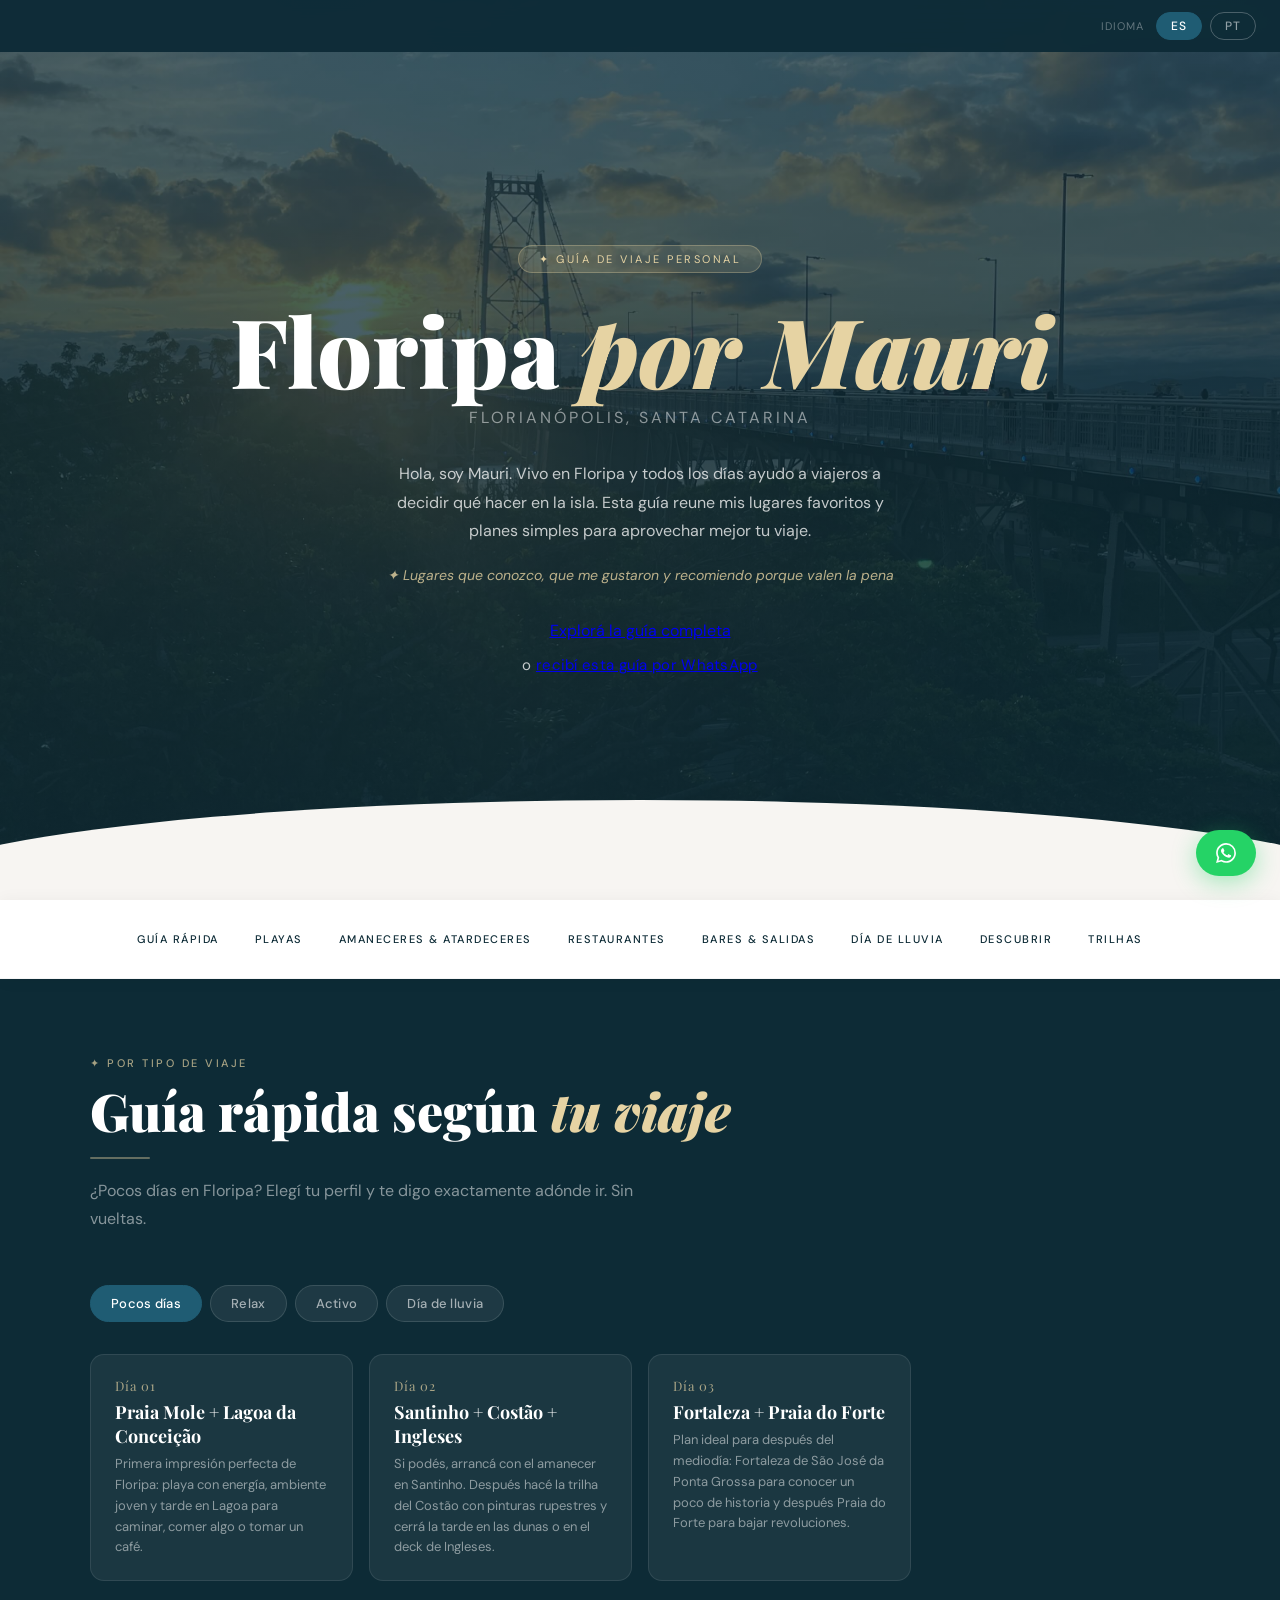
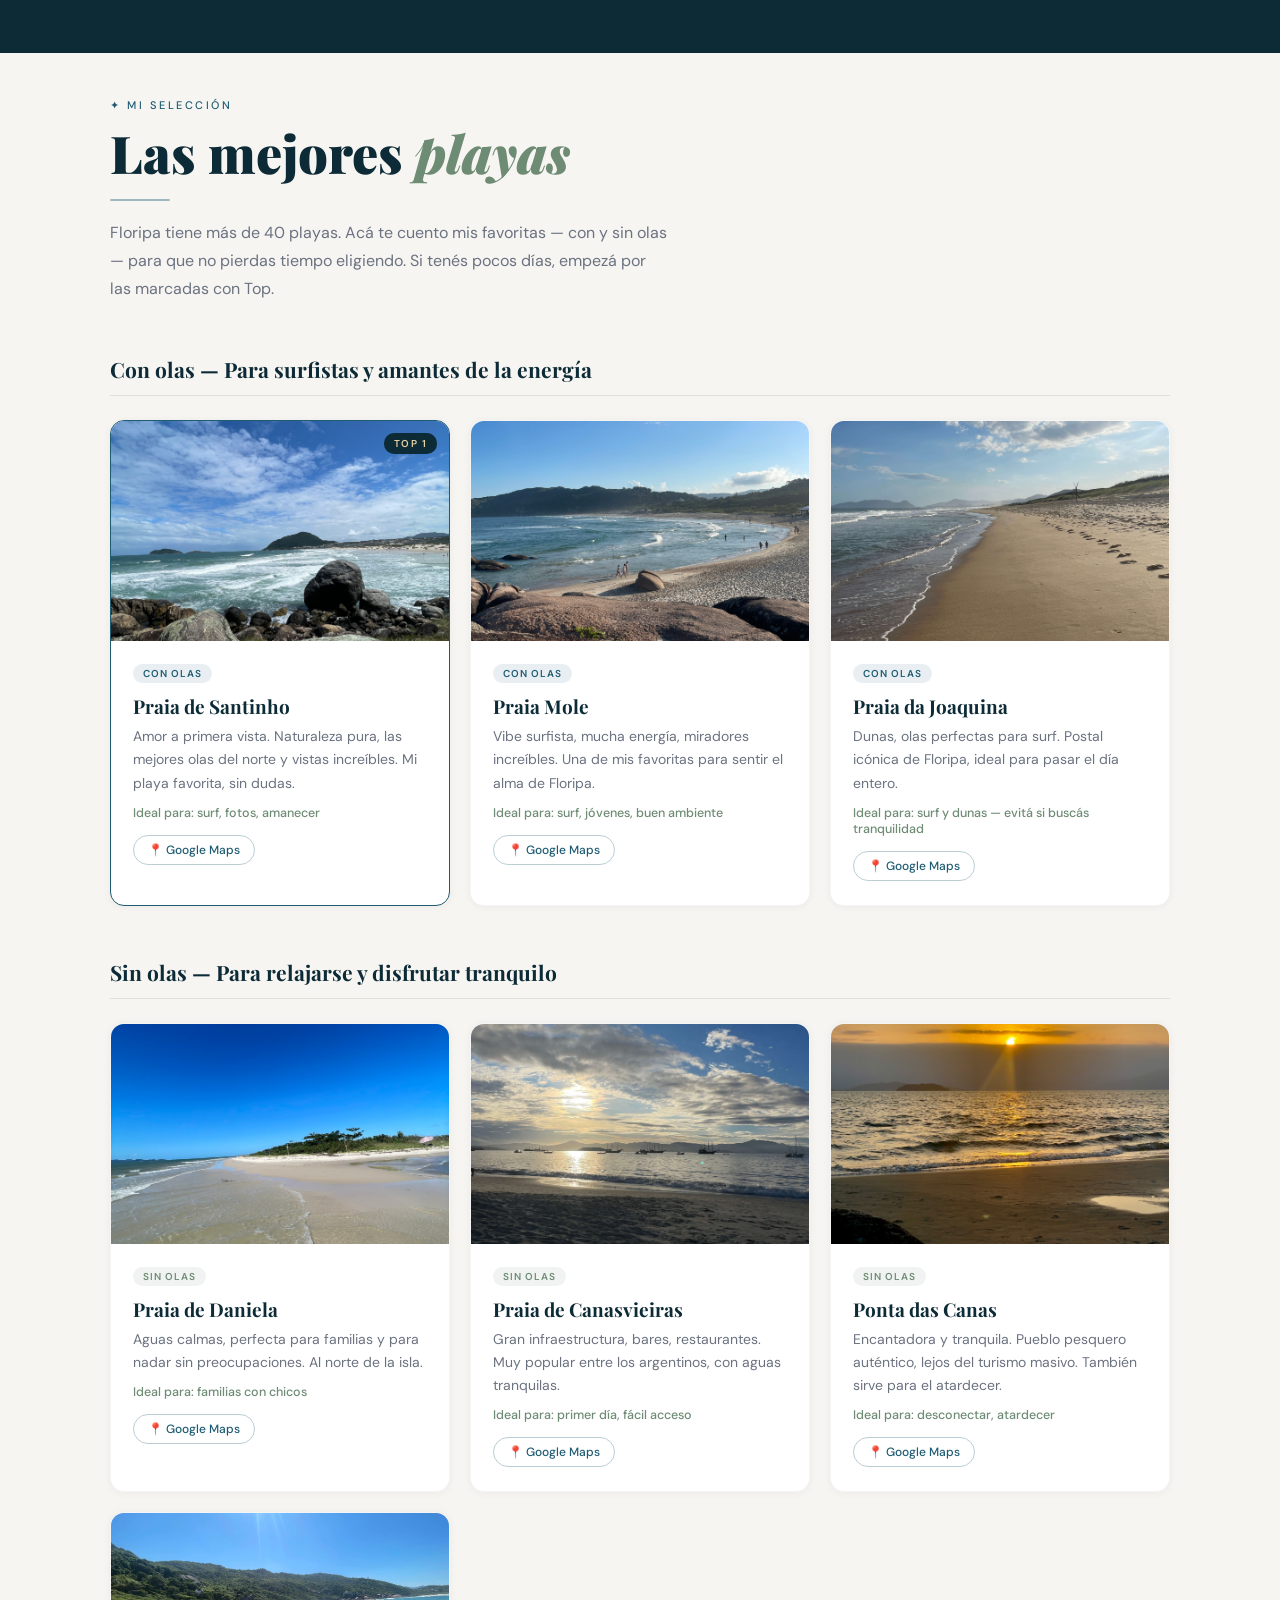
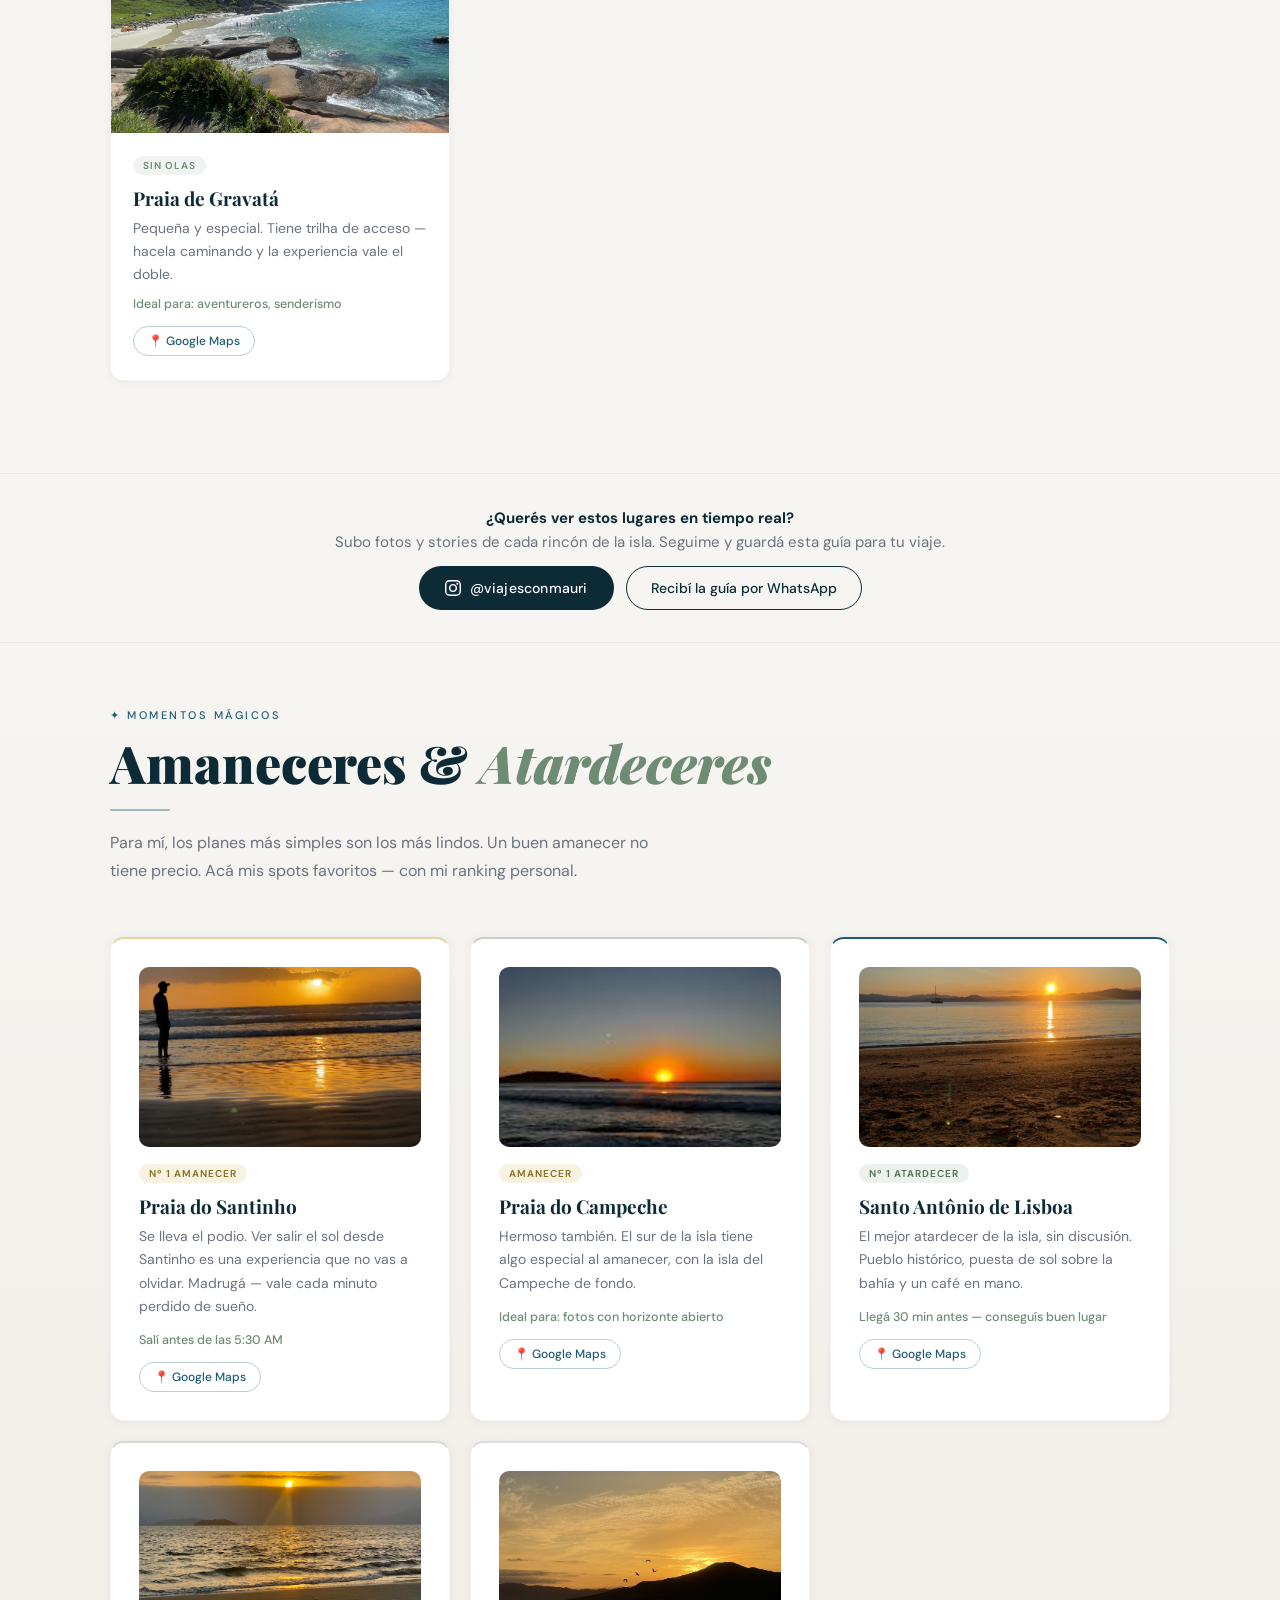
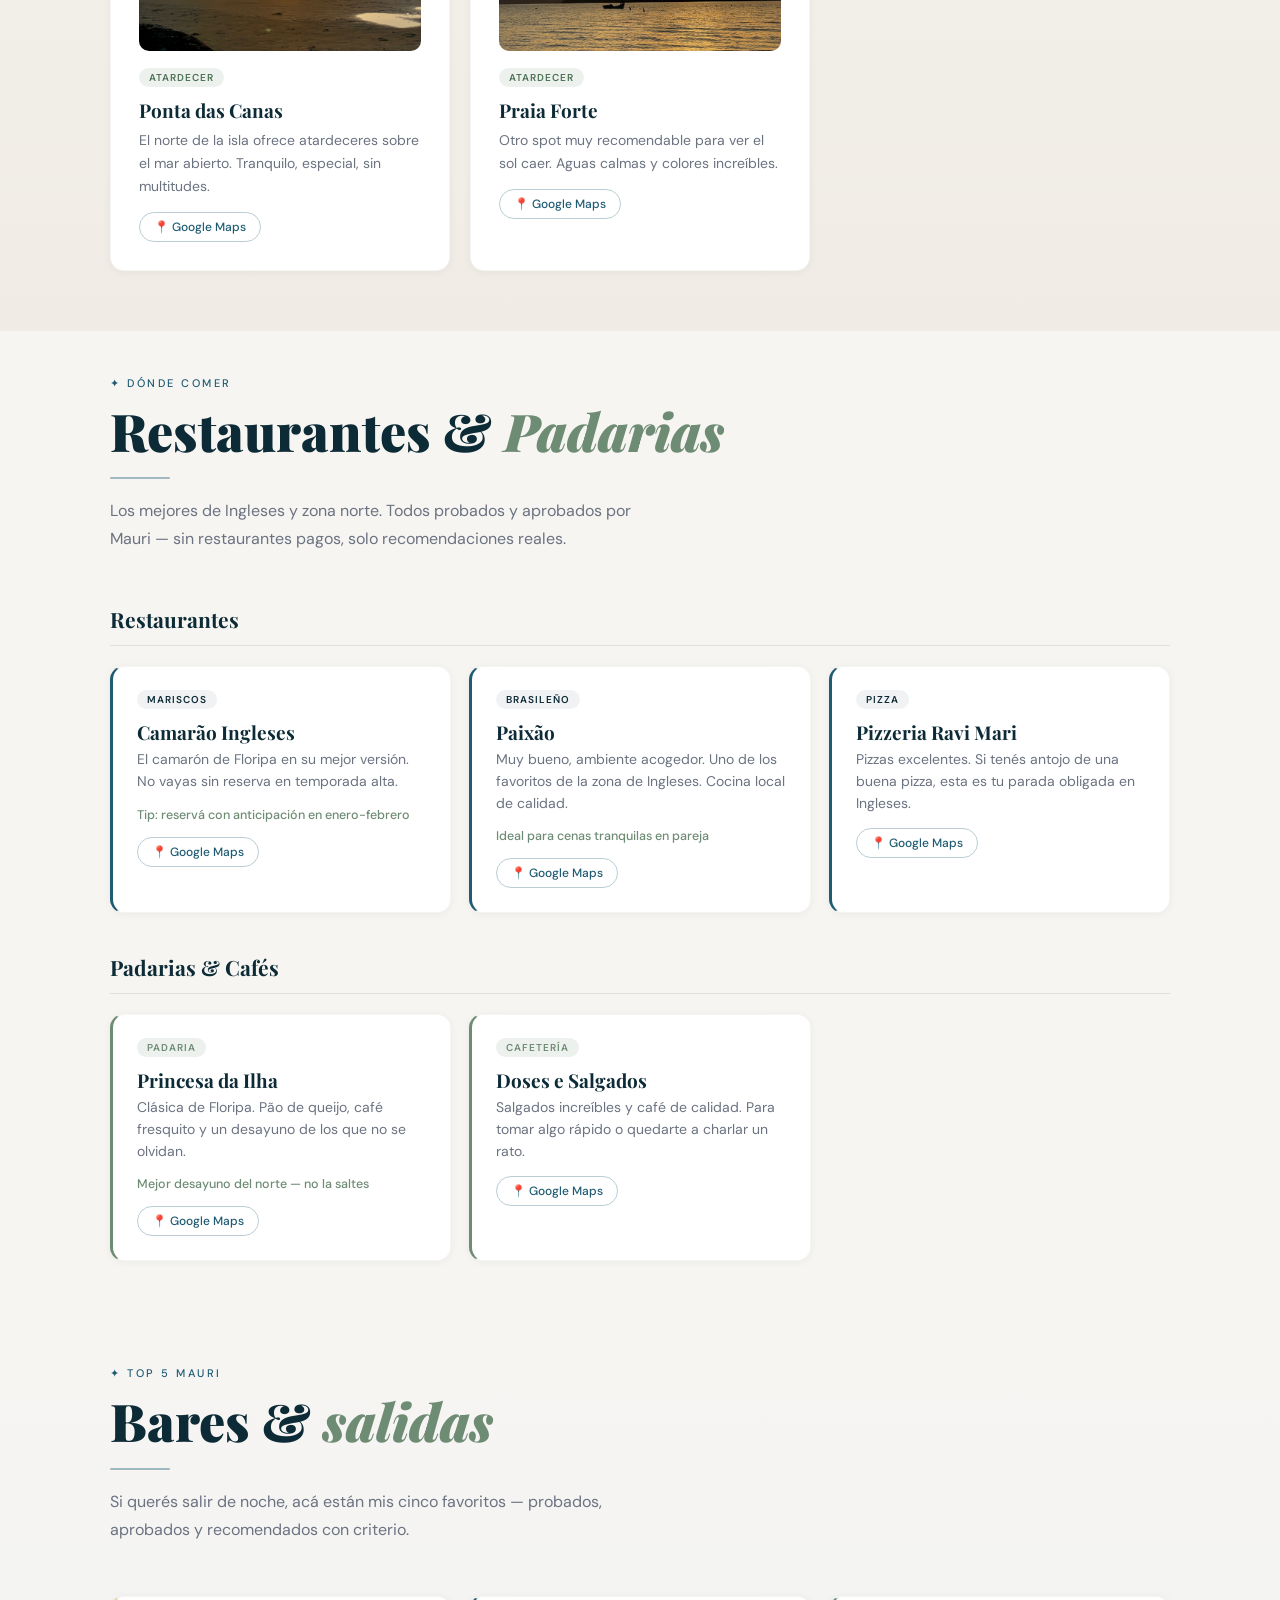
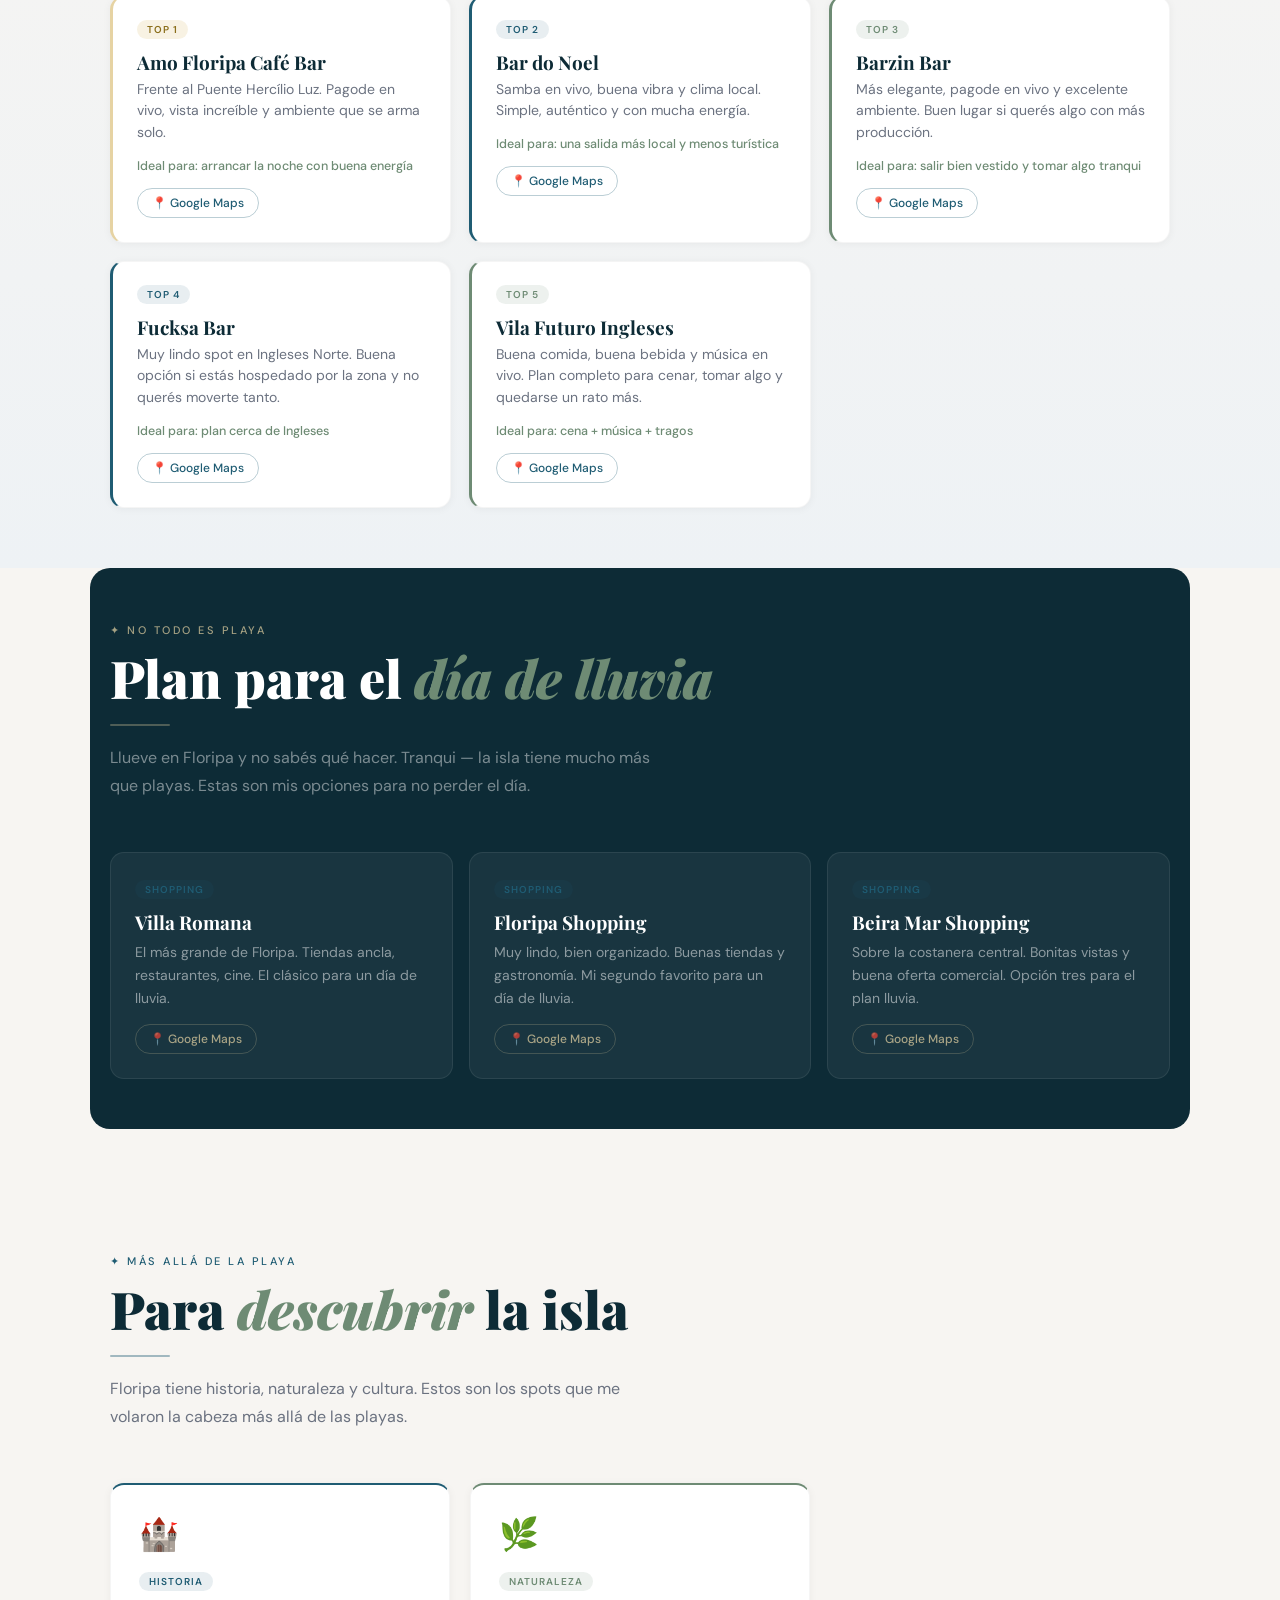
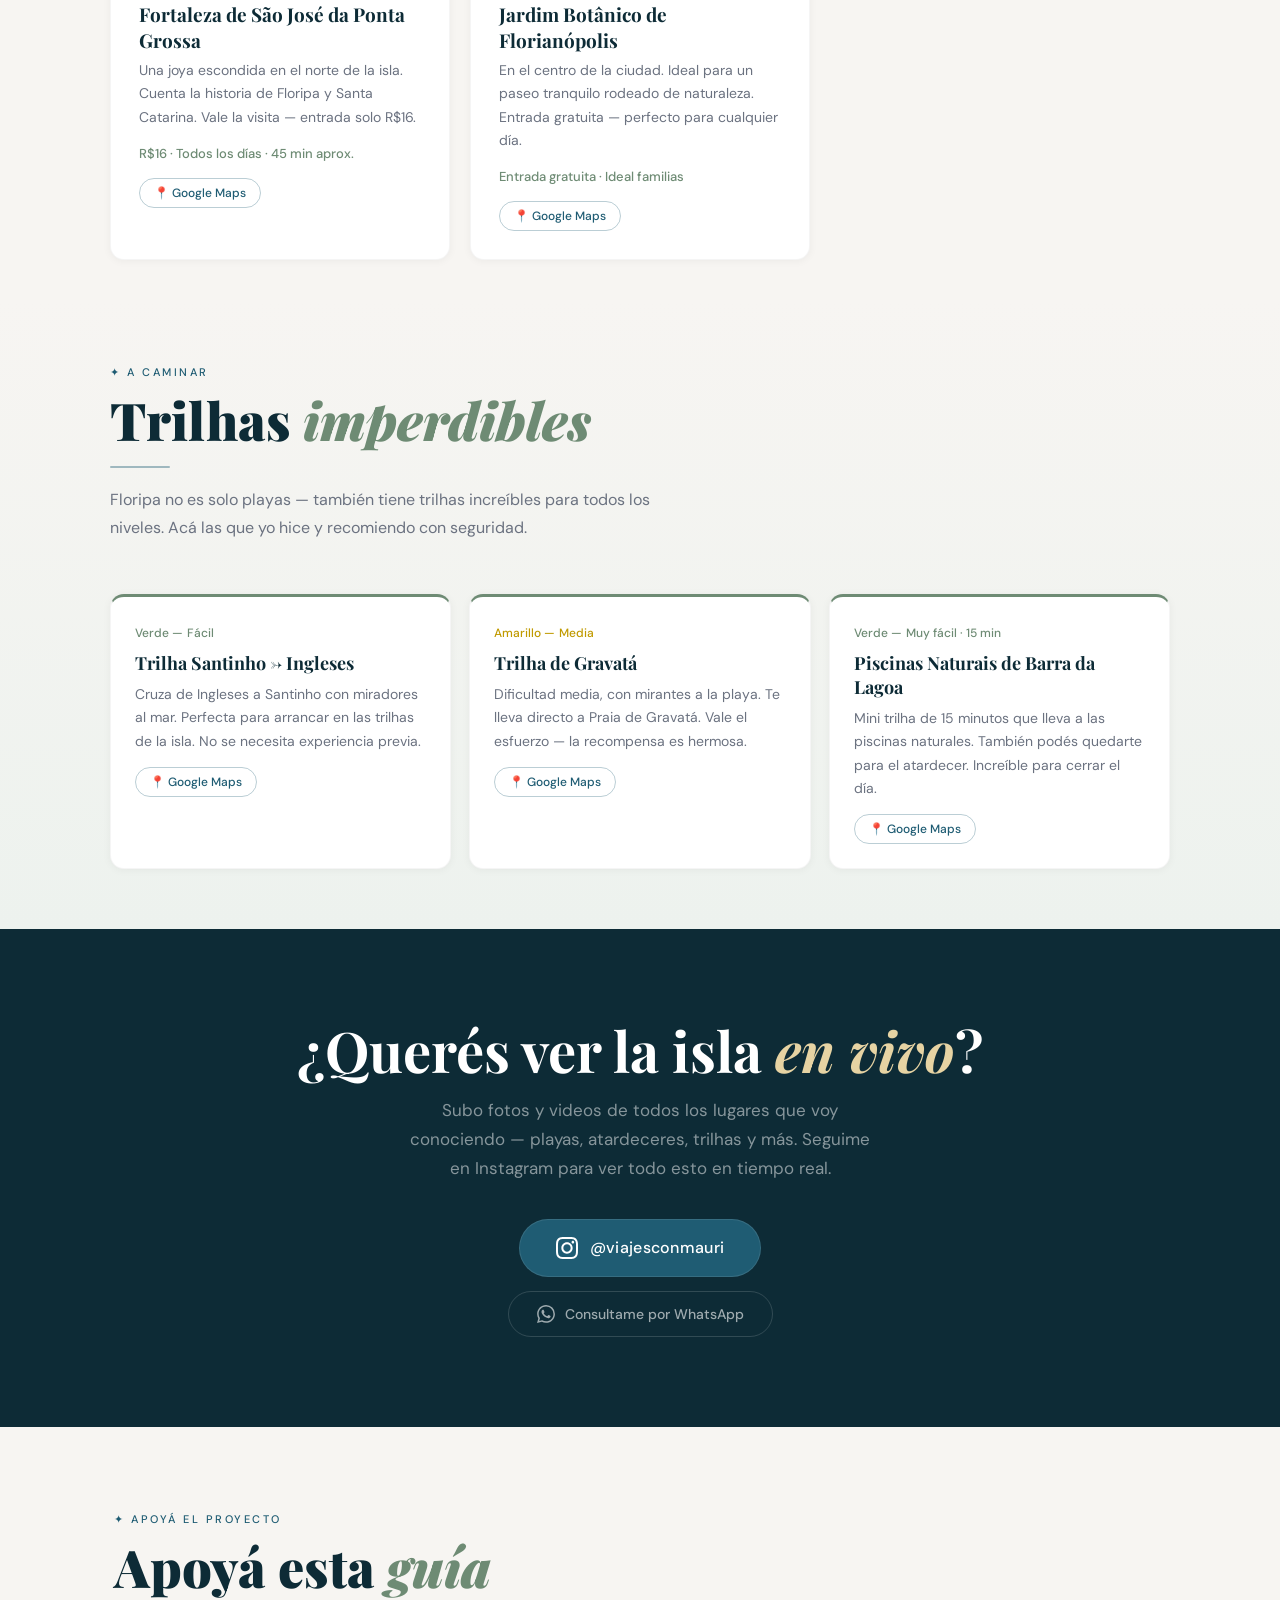
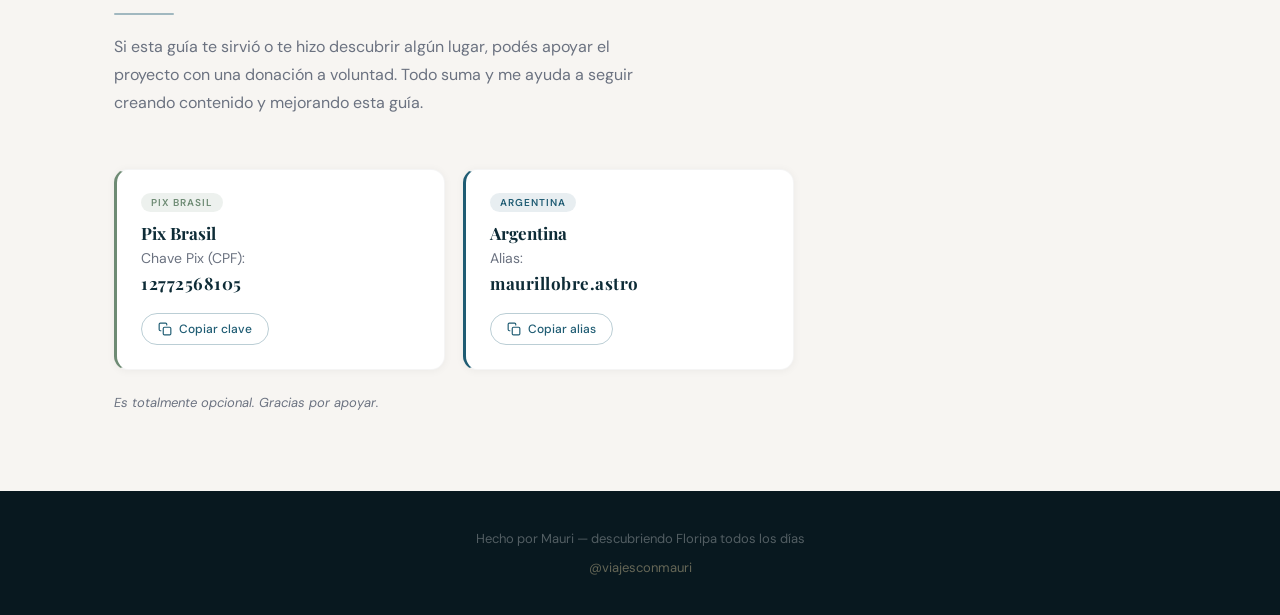
==== index.html @ 277ec802 "Add files via upload" ====
<!DOCTYPE html>
<html lang="es">
<head>
<meta charset="UTF-8">
<meta name="viewport" content="width=device-width, initial-scale=1.0">
<title>Floripa por Mauri</title>
<link href="https://fonts.googleapis.com/css2?family=Playfair+Display:ital,wght@0,400;0,700;0,900;1,400&family=DM+Sans:wght@300;400;500&display=swap" rel="stylesheet">
<style>
  :root {
    --deep-blue: #0D2B36;
    --mid-blue: #1F5C73;
    --soft-green: #6E8B74;
    --sand: #E6D3A3;
    --bg-light: #F7F5F2;
    --text-main: #1E1E1E;
    --text-muted: #6B7280;
    --white: #ffffff;
    --accent-sand: #E6D3A3;
  }

  * { margin: 0; padding: 0; box-sizing: border-box; }
  html { scroll-behavior: smooth; }

  body {
    font-family: 'DM Sans', sans-serif;
    background: var(--bg-light);
    color: var(--text-main);
    overflow-x: hidden;
  }

  /* LANGUAGE SWITCHER */
  .lang-bar {
    position: fixed;
    top: 0; left: 0; right: 0;
    z-index: 100;
    display: flex;
    justify-content: flex-end;
    align-items: center;
    gap: 8px;
    padding: 12px 24px;
    background: rgba(13, 43, 54, 0.95);
    backdrop-filter: blur(10px);
  }

  .lang-btn {
    background: transparent;
    border: 1.5px solid rgba(255,255,255,0.25);
    color: rgba(255,255,255,0.55);
    padding: 5px 14px;
    border-radius: 20px;
    font-family: 'DM Sans', sans-serif;
    font-size: 12px;
    font-weight: 500;
    letter-spacing: 1px;
    cursor: pointer;
    transition: all 0.3s;
    text-transform: uppercase;
  }

  .lang-btn.active {
    background: var(--mid-blue);
    border-color: var(--mid-blue);
    color: white;
  }

  .lang-btn:hover:not(.active) {
    border-color: rgba(255,255,255,0.6);
    color: white;
  }

  /* HERO */
  .hero {
    min-height: 100vh;
    background:
  linear-gradient(rgba(13,43,54,0.70), rgba(13,43,54,0.85)),
  url('images/hero2.JPEG') center/cover no-repeat,
  linear-gradient(160deg, var(--deep-blue) 0%, var(--mid-blue) 60%, #1d6b7a 100%);;
    display: flex;
    flex-direction: column;
    justify-content: center;
    align-items: center;
    text-align: center;
    padding: 100px 24px 80px;
    position: relative;
    overflow: hidden;
  }

  .hero::before {
    content: '';
    position: absolute;
    bottom: 0; left: 0; right: 0;
    height: 100px;
    background: var(--bg-light);
    clip-path: ellipse(60% 100% at 50% 100%);
  }

  .hero-tag {
    display: inline-block;
    background: rgba(230,211,163,0.15);
    border: 1px solid rgba(230,211,163,0.3);
    color: var(--sand);
    padding: 6px 20px;
    border-radius: 20px;
    font-size: 11px;
    letter-spacing: 2.5px;
    text-transform: uppercase;
    margin-bottom: 28px;
    animation: fadeUp 0.8s ease forwards;
    opacity: 0;
  }

  .hero h1 {
    font-family: 'Playfair Display', serif;
    font-size: clamp(52px, 10vw, 96px);
    font-weight: 900;
    color: white;
    line-height: 1;
    margin-bottom: 10px;
    animation: fadeUp 0.8s ease 0.2s forwards;
    opacity: 0;
  }

  .hero h1 span {
    color: var(--sand);
    font-style: italic;
  }

  .hero-sub {
    font-size: clamp(13px, 2.5vw, 16px);
    color: rgba(255,255,255,0.5);
    letter-spacing: 3px;
    text-transform: uppercase;
    margin-bottom: 32px;
    animation: fadeUp 0.8s ease 0.35s forwards;
    opacity: 0;
  }

  .hero-desc {
    max-width: 500px;
    color: rgba(255,255,255,0.75);
    font-size: 16px;
    line-height: 1.8;
    margin-bottom: 20px;
    animation: fadeUp 0.8s ease 0.5s forwards;
    opacity: 0;
  }

  /* HERO MICRO-CONVERSION */
  .hero-micro {
    font-size: 14px;
    color: rgba(230,211,163,0.8);
    margin-bottom: 36px;
    font-style: italic;
    animation: fadeUp 0.8s ease 0.58s forwards;
    opacity: 0;
  }

  /* HERO CTA GROUP */
  .hero-ctas {
    display: flex;
    flex-direction: column;
    align-items: center;
    gap: 14px;
    animation: fadeUp 0.8s ease 0.65s forwards;
    opacity: 0;
  }

  .ig-btn {
    display: inline-flex;
    align-items: center;
    gap: 10px;
    background: var(--mid-blue);
    color: white;
    padding: 15px 30px;
    border-radius: 50px;
    text-decoration: none;
    font-weight: 500;
    font-size: 17px;
    letter-spacing: 0.3px;
    transition: transform 0.3s, box-shadow 0.3s, background 0.3s;
    border: 1.5px solid rgba(255,255,255,0.15);
  }

  .ig-btn:hover {
    transform: translateY(-2px);
    background: #e6d3a3;
    box-shadow: 0 12px 30px rgba(31,92,115,0.5);
  }

  .hero-cta-secondary {
    font-size: 15px;
    color: rgba(255,255,255,0.75);
    letter-spacing: 0.3px;
  }

  ..hero-cta-secondary a {
  color: #e6d3a3;;
  text-decoration: none;
  border-bottom: 1px solid rgba(230,211,163,0.45);
  transition: color 0.2s;
}
  }

  .hero-cta-secondary a:hover { color: #e6d3a3;; }

  @keyframes fadeUp {
    from { opacity: 0; transform: translateY(24px); }
    to { opacity: 1; transform: translateY(0); }
  }

  /* NAV */
  nav {
    display: flex;
    flex-wrap: wrap;
    gap: 6px;
    justify-content: center;
    padding: 24px 24px;
    background: white;
    position: sticky;
    top: 44px;
    z-index: 90;
    box-shadow: 0 1px 16px rgba(0,0,0,0.05);
    border-bottom: 1px solid rgba(0,0,0,0.04);
  }

  nav a {
    text-decoration: none;
    color: var(--deep-blue);;;
    font-size: 11px;
    font-weight: 500;
    letter-spacing: 1.5px;
    text-transform: uppercase;
    padding: 7px 14px;
    border-radius: 20px;
    border: 1.5px solid transparent;
    transition: all 0.25s;
  }

  nav a:hover {
    border-color: var(--mid-blue);
    color: var(--mid-blue);
    background: rgba(31,92,115,0.04);
  }

  /* SECTIONS */
  section {
    padding: 40px 20px;
    max-width: 1100px;
    margin: 0 auto;
  }

  .section-header {
    margin-bottom: 52px;
  }

  .section-tag {
    display: inline-block;
    color: var(--mid-blue);
    font-size: 11px;
    letter-spacing: 2.5px;
    text-transform: uppercase;
    font-weight: 500;
    margin-bottom: 12px;
  }

  .section-header h2 {
    font-family: 'Playfair Display', serif;
    font-size: clamp(32px, 5vw, 52px);
    font-weight: 900;
    color: var(--deep-blue);
    line-height: 1.1;
  }

  .section-header h2 em {
    color: var(--soft-green);
    font-style: italic;
  }

  .section-intro {
    color: var(--text-muted);
    font-size: 16px;
    line-height: 1.75;
    max-width: 560px;
    margin-top: 14px;
  }

  /* DIVIDER */
  .divider {
    width: 60px;
    height: 2px;
    background: var(--mid-blue);
    margin: 18px 0;
    border-radius: 2px;
    opacity: 0.4;
  }

  /* ---- QUICK GUIDE SECTION (NEW) ---- */
  .quick-guide {
    background: var(--deep-blue);
    padding: 72px 24px;
  }

  .quick-guide-inner {
    max-width: 1100px;
    margin: 0 auto;
  }

  .quick-guide .section-tag { color: var(--sand); opacity: 0.7; }
  .quick-guide h2 { color: white; }
  .quick-guide h2 em { color: var(--sand); }
  .quick-guide .section-intro { color: rgba(255,255,255,0.5); }
  .quick-guide .divider { background: var(--sand); }

  .trip-tabs {
    display: flex;
    gap: 8px;
    flex-wrap: wrap;
    margin-bottom: 32px;
    margin-top: 32px;
  }

  .trip-tab {
    background: rgba(255,255,255,0.07);
    border: 1.5px solid rgba(255,255,255,0.12);
    color: rgba(255,255,255,0.6);
    padding: 9px 20px;
    border-radius: 24px;
    font-size: 13px;
    font-weight: 500;
    letter-spacing: 0.3px;
    cursor: pointer;
    transition: all 0.25s;
    font-family: 'DM Sans', sans-serif;
  }

  .trip-tab.active,
  .trip-tab:hover {
    background: var(--mid-blue);
    border-color: var(--mid-blue);
    color: white;
  }

  .trip-panels > div {
    display: none;
  }

  .trip-panels > div.active {
    display: grid;
    grid-template-columns: repeat(auto-fill, minmax(260px, 1fr));
    gap: 16px;
  }

  .trip-item {
    background: rgba(255,255,255,0.06);
    border: 1px solid rgba(255,255,255,0.09);
    border-radius: 14px;
    padding: 22px 24px;
    transition: background 0.25s;
  }

  .trip-item:hover { background: rgba(255,255,255,0.1); }

  .trip-item-num {
    font-family: 'Playfair Display', serif;
    font-size: 13px;
    color: var(--sand);
    opacity: 0.7;
    margin-bottom: 6px;
    letter-spacing: 1px;
  }

  .trip-item h4 {
    font-family: 'Playfair Display', serif;
    font-size: 18px;
    color: white;
    margin-bottom: 6px;
  }

  .trip-item p {
    color: rgba(255,255,255,0.5);
    font-size: 13px;
    line-height: 1.6;
  }

  /* ---- MID-PAGE CTA STRIP ---- */
  .mid-cta-strip {
    background: var(--bg-light);
    border-top: 1px solid rgba(0,0,0,0.05);
    border-bottom: 1px solid rgba(0,0,0,0.05);
    padding: 32px 24px;
    text-align: center;
  }

  .mid-cta-strip-inner {
    max-width: 640px;
    margin: 0 auto;
    display: flex;
    flex-direction: column;
    align-items: center;
    gap: 12px;
  }

  .mid-cta-strip p {
    font-size: 15px;
    color: var(--text-muted);
    line-height: 1.6;
  }

  .mid-cta-strip strong { color: var(--deep-blue); }

  .cta-btn-solid {
    display: inline-flex;
    align-items: center;
    gap: 9px;
    background: var(--deep-blue);
    color: white;
    padding: 13px 26px;
    border-radius: 50px;
    text-decoration: none;
    font-size: 14px;
    font-weight: 500;
    letter-spacing: 0.2px;
    transition: transform 0.25s, box-shadow 0.25s, background 0.25s;
  }

  .cta-btn-solid:hover {
    background: var(--mid-blue);
    transform: translateY(-2px);
    box-shadow: 0 10px 28px rgba(31,92,115,0.3);
  }

  .cta-btn-outline {
    display: inline-flex;
    align-items: center;
    gap: 9px;
    background: transparent;
    color: var(--deep-blue);
    padding: 12px 24px;
    border-radius: 50px;
    text-decoration: none;
    font-size: 14px;
    font-weight: 500;
    border: 1.5px solid var(--deep-blue);
    transition: all 0.25s;
  }

  .cta-btn-outline:hover {
    background: var(--deep-blue);
    color: white;
  }

  /* BEACH CARDS */
  .beach-group {
    margin-bottom: 52px;
  }

  .beach-group-title {
    font-family: 'Playfair Display', serif;
    font-size: 21px;
    font-weight: 700;
    color: var(--deep-blue);
    margin-bottom: 24px;
    padding-bottom: 12px;
    border-bottom: 1px solid rgba(13,43,54,0.1);
    display: flex;
    align-items: center;
    gap: 10px;
  }

  .cards-grid {
    display: grid;
    grid-template-columns: repeat(auto-fill, minmax(280px, 1fr));
    gap: 20px;
  }

  .card {
    background: white;
    border-radius: 14px;
    overflow: hidden;
    transition: transform 0.3s, box-shadow 0.3s;
    box-shadow: 0 1px 8px rgba(0,0,0,0.05);
    border: 1px solid rgba(0,0,0,0.04);
  }

  .card:hover {
    transform: translateY(-4px);
    box-shadow: 0 16px 36px rgba(13,43,54,0.12);
  }

  /* TOP PICK highlight */
  .card.top-pick {
    border: 1.5px solid var(--mid-blue);
    position: relative;
  }

  .top-badge {
    position: absolute;
    top: 12px;
    right: 12px;
    background: var(--deep-blue);
    color: var(--sand);
    font-size: 10px;
    font-weight: 600;
    letter-spacing: 1.5px;
    text-transform: uppercase;
    padding: 4px 10px;
    border-radius: 10px;
    z-index: 2;
  }

  .card-img {
    width: 100%;
    height: 220px;
    background: linear-gradient(135deg, #d6e8ed, #b0cfd9);
    display: flex;
    align-items: center;
    justify-content: center;
    font-size: 48px;
    position: relative;
    overflow: hidden;
  }

  .card-img .photo-placeholder {
    position: absolute;
    inset: 0;
    display: flex;
    flex-direction: column;
    align-items: center;
    justify-content: center;
    background: linear-gradient(135deg, #dce8ec, #c0d8e2);
    color: var(--mid-blue);
    font-size: 13px;
    font-weight: 500;
    gap: 8px;
    opacity: 0.65;
  }

  .card-body {
    padding: 20px 22px 24px;
  }

  .card-body h3 {
    font-family: 'Playfair Display', serif;
    font-size: 19px;
    font-weight: 700;
    color: var(--deep-blue);
    margin-bottom: 6px;
  }

  .card-body p {
    color: var(--text-muted);
    font-size: 14px;
    line-height: 1.65;
    margin-bottom: 10px;
  }

  .card-tip {
    font-size: 12.5px;
    color: var(--soft-green);
    font-weight: 500;
    margin-bottom: 14px;
    display: block;
  }

  .map-link {
    display: inline-flex;
    align-items: center;
    gap: 6px;
    color: var(--mid-blue);
    font-size: 12px;
    font-weight: 500;
    text-decoration: none;
    border: 1.5px solid rgba(31,92,115,0.3);
    padding: 6px 14px;
    border-radius: 20px;
    transition: all 0.25s;
  }

  .map-link:hover {
    background: var(--mid-blue);
    color: white;
    border-color: var(--mid-blue);
  }

  .badge {
    display: inline-block;
    font-size: 10px;
    letter-spacing: 1px;
    text-transform: uppercase;
    font-weight: 600;
    padding: 3px 10px;
    border-radius: 10px;
    margin-bottom: 10px;
  }

  .badge-wave { background: rgba(31,92,115,0.1); color: var(--mid-blue); }
  .badge-calm { background: rgba(110,139,116,0.1); color: var(--soft-green); }
  .badge-sunrise { background: rgba(230,211,163,0.3); color: #8a6e1a; }
  .badge-sunset { background: rgba(110,139,116,0.12); color: #4e7155; }
  .badge-trail { background: rgba(110,139,116,0.12); color: var(--soft-green); }
  .badge-rain { background: rgba(31,92,115,0.1); color: var(--mid-blue); }
  .badge-food { background: rgba(13,43,54,0.06); color: var(--deep-blue); }

  /* SUNSETS SECTION */
  .sun-grid {
    display: grid;
    grid-template-columns: repeat(auto-fill, minmax(300px, 1fr));
    gap: 20px;
  }

  .sun-card {
    background: white;
    border-radius: 14px;
    padding: 28px;
    box-shadow: 0 1px 8px rgba(0,0,0,0.05);
    border: 1px solid rgba(0,0,0,0.04);
    transition: transform 0.3s, box-shadow 0.3s;
  }

  .sun-card:hover {
    transform: translateY(-4px);
    box-shadow: 0 14px 32px rgba(13,43,54,0.1);
  }

  .sun-icon {
    font-size: 32px;
    margin-bottom: 14px;
  }
.sun-img {
  width: 100%;
  height: 180px;
  overflow: hidden;
  border-radius: 10px;
  margin-bottom: 14px;
}

.sun-img img {
  width: 100%;
  height: 100%;
  object-fit: cover;
  object-position: center;
  display: block;
}
.resto-img img,
.sun-img img {
  transition: transform 0.3s ease;
}

.resto-card:hover img,
.sun-card:hover img {
  transform: scale(1.05);
}
  .sun-card h3 {
    font-family: 'Playfair Display', serif;
    font-size: 19px;
    margin-bottom: 6px;
    color: var(--deep-blue);
  }

  .sun-card p {
    color: var(--text-muted);
    font-size: 14px;
    line-height: 1.65;
    margin-bottom: 14px;
  }

  .sun-tip {
    font-size: 12.5px;
    color: var(--soft-green);
    font-weight: 500;
    margin-bottom: 14px;
    display: block;
  }

  /* RESTAURANT */
  .resto-list {
    display: grid;
    grid-template-columns: repeat(auto-fill, minmax(300px, 1fr));
    gap: 18px;
  }

  .resto-card {
    background: white;
    border-radius: 14px;
    padding: 20px 24px 24px;
    box-shadow: 0 1px 8px rgba(0,0,0,0.05);
    border: 1px solid rgba(0,0,0,0.04);
    transition: transform 0.3s;
    border-left: 3px solid var(--mid-blue);
  }

  .resto-card:hover { transform: translateY(-3px); }

  .resto-card h3 {
    font-family: 'Playfair Display', serif;
    font-size: 19px;
    color: var(--deep-blue);
    margin-bottom: 4px;
  }

  .resto-card p {
    color: var(--text-muted);
    font-size: 14px;
    line-height: 1.55;
    margin-bottom: 14px;
  }
.resto-img {
  width: 100%;
  height: 150px;
  overflow: hidden;
  border-radius: 10px;
  margin-bottom: 14px;
}

.resto-img img {
  width: 100%;
  height: 100%;
  object-fit: cover;
  object-position: center;
  display: block;
}
  .resto-tip {
    font-size: 12.5px;
    color: var(--soft-green);
    font-weight: 500;
    margin-bottom: 14px;
    display: block;
  }

  /* RAIN */
  .rain-section {
    background: var(--deep-blue);
    border-radius: 20px;
    padding: 50px 20px;
    margin: 0 auto;
    max-width: 1100px;
  }

  .rain-grid {
    display: grid;
    grid-template-columns: repeat(auto-fill, minmax(260px, 1fr));
    gap: 16px;
    margin-top: 40px;
  }

  .rain-card {
    background: rgba(255,255,255,0.05);
    border: 1px solid rgba(255,255,255,0.08);
    border-radius: 14px;
    padding: 24px;
    transition: background 0.3s;
  }

  .rain-card:hover { background: rgba(255,255,255,0.09); }

  .rain-card h3 {
    font-family: 'Playfair Display', serif;
    font-size: 19px;
    color: white;
    margin-bottom: 6px;
  }

  .rain-card p {
    color: rgba(255,255,255,0.5);
    font-size: 14px;
    line-height: 1.65;
    margin-bottom: 14px;
  }

  .rain-section .section-header h2 { color: white; }
  .rain-section .section-tag { color: var(--sand); opacity: 0.7; }
  .rain-section .section-intro { color: rgba(255,255,255,0.45); }
  .rain-section .divider { background: var(--sand); opacity: 0.3; }

  /* TRILHAS */
  .trail-cards {
    display: grid;
    grid-template-columns: repeat(auto-fill, minmax(300px, 1fr));
    gap: 18px;
  }

  .trail-card {
    background: white;
    border-radius: 14px;
    padding: 24px;
    box-shadow: 0 1px 8px rgba(0,0,0,0.05);
    border: 1px solid rgba(0,0,0,0.04);
    border-top: 3px solid var(--soft-green);
    transition: transform 0.3s;
  }

  .trail-card:hover { transform: translateY(-3px); }

  .trail-card h3 {
    font-family: 'Playfair Display', serif;
    font-size: 18px;
    color: var(--deep-blue);
    margin-bottom: 8px;
  }

  .trail-card p {
    color: var(--text-muted);
    font-size: 14px;
    line-height: 1.65;
    margin-bottom: 14px;
  }

  .difficulty {
    display: inline-flex;
    align-items: center;
    gap: 4px;
    font-size: 12px;
    font-weight: 500;
    color: var(--soft-green);
    margin-bottom: 10px;
  }

  /* INSTAGRAM CTA */
  .cta-section {
    background: var(--deep-blue);
    padding: 90px 24px;
    text-align: center;
  }

  .cta-section h2 {
    font-family: 'Playfair Display', serif;
    font-size: clamp(32px, 6vw, 56px);
    color: white;
    margin-bottom: 16px;
    line-height: 1.1;
  }

  .cta-section h2 em { color: var(--sand); font-style: italic; }

  .cta-section p {
    color: rgba(255,255,255,0.5);
    font-size: 17px;
    margin-bottom: 36px;
    max-width: 480px;
    margin-left: auto;
    margin-right: auto;
    line-height: 1.7;
  }

  .cta-group {
    display: flex;
    flex-direction: column;
    align-items: center;
    gap: 14px;
  }

  .cta-ig {
    display: inline-flex;
    align-items: center;
    gap: 12px;
    background: var(--mid-blue);
    color: white;
    padding: 17px 36px;
    border-radius: 50px;
    text-decoration: none;
    font-size: 16px;
    font-weight: 500;
    letter-spacing: 0.3px;
    transition: transform 0.3s, box-shadow 0.3s, background 0.3s;
    border: 1.5px solid rgba(255,255,255,0.1);
  }

  .cta-ig:hover {
    transform: scale(1.04);
    background: #265e77;
    box-shadow: 0 16px 40px rgba(31,92,115,0.5);
  }

  .cta-wa {
    display: inline-flex;
    align-items: center;
    gap: 10px;
    background: transparent;
    color: rgba(255,255,255,0.6);
    padding: 13px 28px;
    border-radius: 50px;
    text-decoration: none;
    font-size: 14px;
    font-weight: 500;
    border: 1.5px solid rgba(255,255,255,0.15);
    transition: all 0.25s;
  }

  .cta-wa:hover {
    background: rgba(255,255,255,0.07);
    color: white;
    border-color: rgba(255,255,255,0.3);
  }

  /* FOOTER */
  footer {
    background: #08181f;
    color: rgba(255,255,255,0.3);
    text-align: center;
    padding: 36px 24px;
    font-size: 13px;
    line-height: 1.8;
  }

  footer a { color: var(--sand); text-decoration: none; opacity: 0.7; }
  footer a:hover { opacity: 1; }

  /* PHOTO NOTE */
  .photo-note {
    background: rgba(230,211,163,0.15);
    border: 1px dashed rgba(230,211,163,0.5);
    border-radius: 10px;
    padding: 12px 18px;
    font-size: 13px;
    color: #7a6e45;
    display: flex;
    align-items: center;
    gap: 8px;
    margin-bottom: 28px;
  }

  /* ---- WHATSAPP FLOATING BUTTON ---- */
  .wa-float {
    position: fixed;
    bottom: 24px;
    right: 24px;
    z-index: 200;
    background: #25D366;
    color: white;
    border-radius: 50px;
    padding: 13px 20px;
    display: flex;
    align-items: center;
    gap: 10px;
    text-decoration: none;
    font-size: 14px;
    font-weight: 500;
    box-shadow: 0 6px 24px rgba(37,211,102,0.4);
    transition: transform 0.25s, box-shadow 0.25s;
    animation: floatIn 0.6s ease 1.5s both;
  }

  .wa-float:hover {
    transform: translateY(-3px);
    box-shadow: 0 10px 32px rgba(37,211,102,0.55);
  }

  .wa-float-label {
    display: none;
  }

  @media (max-width: 600px) {
    .wa-float-label { display: inline; }
    .wa-float { bottom: 20px; right: 16px; }
  }

  @keyframes floatIn {
    from { opacity: 0; transform: translateY(20px); }
    to { opacity: 1; transform: translateY(0); }
  }

  /* RESPONSIVE */
  @media (max-width: 600px) {
    nav { top: 40px; gap: 5px; padding: 14px; }
    nav a { font-size: 10px; padding: 6px 10px; }
    .rain-section { padding: 36px 20px; border-radius: 0; }
    section { padding: 56px 16px; }
    .hero-ctas { width: 100%; }
    .ig-btn, .cta-btn-solid, .cta-btn-outline { width: 100%; justify-content: center; }
    .trip-panels > div.active { grid-template-columns: 1fr; }
  }

  /* HIDDEN LANG */
  [data-lang="pt"] { display: none; }
  body.pt [data-lang="es"] { display: none; }
  body.pt [data-lang="pt"] { display: block; }
  body.pt .lang-btn[data-set="es"] { background: transparent; color: rgba(255,255,255,0.55); border-color: rgba(255,255,255,0.25); }
  body.pt .lang-btn[data-set="pt"] { background: var(--mid-blue); border-color: var(--mid-blue); color: white; }
  body:not(.pt) .lang-btn[data-set="es"] { background: var(--mid-blue); border-color: var(--mid-blue); color: white; }

  span[data-lang="pt"] { display: none; }
  body.pt span[data-lang="es"] { display: none; }
  body.pt span[data-lang="pt"] { display: inline; }
</style>
</head>
<body>

<!-- WHATSAPP FLOATING BUTTON -->
<a class="wa-float"
   href="https://wa.me/5548984211589?text=Hola%20Mauri!%20Estoy%20viendo%20tu%20guía%20de%20Floripa%20y%20quería%20consultarte%20algo%20%F0%9F%8F%9D"
   target="_blank" aria-label="Contactar por WhatsApp">
  <svg width="20" height="20" viewBox="0 0 24 24" fill="white"><path d="M17.472 14.382c-.297-.149-1.758-.867-2.03-.967-.273-.099-.471-.148-.67.15-.197.297-.767.966-.94 1.164-.173.199-.347.223-.644.075-.297-.15-1.255-.463-2.39-1.475-.883-.788-1.48-1.761-1.653-2.059-.173-.297-.018-.458.13-.606.134-.133.298-.347.446-.52.149-.174.198-.298.298-.497.099-.198.05-.371-.025-.52-.075-.149-.669-1.612-.916-2.207-.242-.579-.487-.5-.669-.51-.173-.008-.371-.01-.57-.01-.198 0-.52.074-.792.372-.272.297-1.04 1.016-1.04 2.479 0 1.462 1.065 2.875 1.213 3.074.149.198 2.096 3.2 5.077 4.487.709.306 1.262.489 1.694.625.712.227 1.36.195 1.871.118.571-.085 1.758-.719 2.006-1.413.248-.694.248-1.289.173-1.413-.074-.124-.272-.198-.57-.347m-5.421 7.403h-.004a9.87 9.87 0 01-5.031-1.378l-.361-.214-3.741.982.998-3.648-.235-.374a9.86 9.86 0 01-1.51-5.26c.001-5.45 4.436-9.884 9.888-9.884 2.64 0 5.122 1.03 6.988 2.898a9.825 9.825 0 012.893 6.994c-.003 5.45-4.437 9.884-9.885 9.884m8.413-18.297A11.815 11.815 0 0012.05 0C5.495 0 .16 5.335.157 11.892c0 2.096.547 4.142 1.588 5.945L.057 24l6.305-1.654a11.882 11.882 0 005.683 1.448h.005c6.554 0 11.89-5.335 11.893-11.893a11.821 11.821 0 00-3.48-8.413z"/></svg>
  <span class="wa-float-label">
    <span data-lang="es">Escribime</span>
    <span data-lang="pt">Me escreva</span>
  </span>
</a>

<!-- LANGUAGE BAR -->
<div class="lang-bar">
  <span style="color:rgba(255,255,255,0.35); font-size:11px; letter-spacing:1px; text-transform:uppercase; margin-right:4px">
    <span data-lang="es">Idioma</span><span data-lang="pt">Idioma</span>
  </span>
  <button class="lang-btn active" data-set="es" onclick="setLang('es')">ES</button>
  <button class="lang-btn" data-set="pt" onclick="setLang('pt')">PT</button>
</div>

<!-- HERO -->
<div class="hero">
  <div class="hero-tag">
    <span data-lang="es">✦ Guía de viaje personal</span>
    <span data-lang="pt">✦ Guia de viagem pessoal</span>
  </div>
  <h1>Floripa <span>por Mauri</span></h1>
  <p class="hero-sub">Florianópolis, Santa Catarina</p>
  <p class="hero-desc">
    <span data-lang="es">Hola, soy Mauri. Vivo en Floripa y todos los días ayudo a viajeros a decidir qué hacer en la isla. Esta guía reune mis lugares favoritos y planes simples para aprovechar mejor tu viaje.</span>
    <span data-lang="pt">Sou o Mauri. Moro em Floripa e todos os dias ajudo viajantes a decidir o que fazer. Este guia reúne meus lugares favoritos e planos simples para aproveitar melhor sua viagem.</span>
  </p>
  <p class="hero-micro">
    <span data-lang="es">✦ Lugares que conozco, que me gustaron y recomiendo porque valen la pena</span>
    <span data-lang="pt">✦ Lugares que conheço, que gostei e recomendo porque vale a pena</span>
  </p>
  <div class="hero-ctas">
    <a href="#playas" 
      <svg width="18" height="18" viewBox="0 0 24 24" fill="white"><path d="M12 2.163c3.204 0 3.584.012 4.85.07 3.252.148 4.771 1.691 4.919 4.919.058 1.265.069 1.645.069 4.849 0 3.205-.012 3.584-.069 4.849-.149 3.225-1.664 4.771-4.919 4.919-1.266.058-1.644.07-4.85.07-3.204 0-3.584-.012-4.849-.07-3.26-.149-4.771-1.699-4.919-4.92-.058-1.265-.07-1.644-.07-4.849 0-3.204.013-3.583.07-4.849.149-3.227 1.664-4.771 4.919-4.919 1.266-.057 1.645-.069 4.849-.069zm0-2.163c-3.259 0-3.667.014-4.947.072-4.358.2-6.78 2.618-6.98 6.98-.059 1.281-.073 1.689-.073 4.948 0 3.259.014 3.668.072 4.948.2 4.358 2.618 6.78 6.98 6.98 1.281.058 1.689.072 4.948.072 3.259 0 3.668-.014 4.948-.072 4.354-.2 6.782-2.618 6.979-6.98.059-1.28.073-1.689.073-4.948 0-3.259-.014-3.667-.072-4.947-.196-4.354-2.617-6.78-6.979-6.98-1.281-.059-1.69-.073-4.949-.073zm0 5.838c-3.403 0-6.162 2.759-6.162 6.162s2.759 6.163 6.162 6.163 6.162-2.759 6.162-6.163c0-3.403-2.759-6.162-6.162-6.162zm0 10.162c-2.209 0-4-1.79-4-4 0-2.209 1.791-4 4-4s4 1.791 4 4c0 2.21-1.791 4-4 4zm6.406-11.845c-.796 0-1.441.645-1.441 1.44s.645 1.44 1.441 1.44c.795 0 1.439-.645 1.439-1.44s-.644-1.44-1.439-1.44z"/></svg>
      <span data-lang="es">Explorá la guía completa</span>
      <span data-lang="pt">Explore o guia completo</span>
    </a>
    <span class="hero-cta-secondary">
      <span data-lang="es">o <a href="https://wa.me/5548984211589?text=Hola%20Mauri!%20Estoy%20viendo%20tu%20guía%20de%20Floripa" target="_blank">recibí esta guía por WhatsApp</a></span>
      <span data-lang="pt">ou <a href="https://wa.me/5548984211589?text=Oi%20Mauri!%20Estou%20vendo%20seu%20guia%20de%20Floripa" target="_blank">receba este guia pelo WhatsApp</a></span>
    </span>
  </div>
</div>

<!-- NAV -->
<nav>
  <a href="#guia-rapida"><span data-lang="es">Guía rápida</span><span data-lang="pt">Guia rápido</span></a>
  <a href="#playas"><span data-lang="es">Playas</span><span data-lang="pt">Praias</span></a>
  <a href="#sol"><span data-lang="es">Amaneceres & Atardeceres</span><span data-lang="pt">Amanheceres & Pores do sol</span></a>
  <a href="#restaurantes"><span data-lang="es">Restaurantes</span><span data-lang="pt">Restaurantes</span></a>
  <a href="#bares"><span data-lang="es">Bares & Salidas</span><span data-lang="pt">Bares & Saídas</span></a>
  <a href="#lluvia"><span data-lang="es">Día de lluvia</span><span data-lang="pt">Dia de chuva</span></a>
  <a href="#descubrir"><span data-lang="es">Descubrir</span><span data-lang="pt">Descobrir</span></a>
  <a href="#trilhas"><span data-lang="es">Trilhas</span><span data-lang="pt">Trilhas</span></a>
</nav>

<!-- ===== GUÍA RÁPIDA ===== -->
<div class="quick-guide" id="guia-rapida">
  <div class="quick-guide-inner">
    <div class="section-header">
      <span class="section-tag">
        <span data-lang="es">✦ Por tipo de viaje</span>
        <span data-lang="pt">✦ Por tipo de viagem</span>
      </span>
      <h2>
        <span data-lang="es">Guía rápida según <em>tu viaje</em></span>
        <span data-lang="pt">Guia rápido para <em>seu estilo</em></span>
      </h2>
      <div class="divider"></div>
      <p class="section-intro">
        <span data-lang="es">¿Pocos días en Floripa? Elegí tu perfil y te digo exactamente adónde ir. Sin vueltas.</span>
        <span data-lang="pt">Poucos dias em Floripa? Escolha seu perfil e eu te digo exatamente aonde ir. Sem rodeios.</span>
      </p>
    </div>

    <div class="trip-tabs">
      <button class="trip-tab active" onclick="showTrip('pocosdias', this)">
        <span data-lang="es">Pocos días</span>
        <span data-lang="pt">Poucos dias</span>
      </button>
      <button class="trip-tab" onclick="showTrip('relax', this)">
        <span data-lang="es">Relax</span>
        <span data-lang="pt">Relax</span>
      </button>
      <button class="trip-tab" onclick="showTrip('activo', this)">
        <span data-lang="es">Activo</span>
        <span data-lang="pt">Ativo</span>
      </button>
      <button class="trip-tab" onclick="showTrip('lluvia', this)">
        <span data-lang="es">Día de lluvia</span>
        <span data-lang="pt">Dia de chuva</span>
      </button>
    </div>

    <div class="trip-panels">

      <!-- POCOS DÍAS -->
      <div id="trip-pocosdias" class="active">
        <div class="trip-item">
          <div class="trip-item-num">
            <span data-lang="es">Día 01</span>
            <span data-lang="pt">Dia 01</span>
          </div>
          <h4>
            <span data-lang="es">Praia Mole + Lagoa da Conceição</span>
            <span data-lang="pt">Praia Mole + Lagoa da Conceição</span>
          </h4>
          <p>
            <span data-lang="es">Primera impresión perfecta de Floripa: playa con energía, ambiente joven y tarde en Lagoa para caminar, comer algo o tomar un café.</span>
            <span data-lang="pt">Primeira impressão perfeita de Floripa: praia com energia, ambiente jovem e tarde na Lagoa para caminhar, comer algo ou tomar um café.</span>
          </p>
        </div>
        <div class="trip-item">
          <div class="trip-item-num">
            <span data-lang="es">Día 02</span>
            <span data-lang="pt">Dia 02</span>
          </div>
          <h4>
            <span data-lang="es">Santinho + Costão + Ingleses</span>
            <span data-lang="pt">Santinho + Costão + Ingleses</span>
          </h4>
          <p>
            <span data-lang="es">Si podés, arrancá con el amanecer en Santinho. Después hacé la trilha del Costão con pinturas rupestres y cerrá la tarde en las dunas o en el deck de Ingleses.</span>
            <span data-lang="pt">Se puder, comece com o amanhecer no Santinho. Depois faça a trilha do Costão com pinturas rupestres e feche a tarde nas dunas ou no deck dos Ingleses.</span>
          </p>
        </div>
        <div class="trip-item">
          <div class="trip-item-num">
            <span data-lang="es">Día 03</span>
            <span data-lang="pt">Dia 03</span>
          </div>
          <h4>
            <span data-lang="es">Fortaleza + Praia do Forte</span>
            <span data-lang="pt">Fortaleza + Praia do Forte</span>
          </h4>
          <p>
            <span data-lang="es">Plan ideal para después del mediodía: Fortaleza de São José da Ponta Grossa para conocer un poco de historia y después Praia do Forte para bajar revoluciones.</span>
            <span data-lang="pt">Plano ideal para depois do meio-dia: Fortaleza de São José da Ponta Grossa para conhecer um pouco de história e depois Praia do Forte para relaxar.</span>
          </p>
        </div>
      </div>

      <!-- RELAX -->
      <div id="trip-relax">
        <div class="trip-item">
          <h4>
            <span data-lang="es">Playas tranquilas</span>
            <span data-lang="pt">Praias tranquilas</span>
          </h4>
          <p>
            <span data-lang="es">Praia de Daniela o Cachoeira do Bom Jesus. Ponta das Canas. Aguas calmas, sin olas, sin apuros.<br><br><em>Ideal si viajás en pareja, en familia o si querés un ritmo más tranquilo.</em></span>
            <span data-lang="pt">Praia da Daniela ou Cachoeira do Bom Jesus. Ponta das Canas. Águas calmas, sem ondas, sem pressa.<br><br><em>Ideal se você viaja em casal, em família ou se quer um ritmo mais tranquilo.</em></span>
          </p>
        </div>
        <div class="trip-item">
          <h4>
            <span data-lang="es">Atardecer obligado</span>
            <span data-lang="pt">Pôr do sol obrigatório</span>
          </h4>
          <p>
            <span data-lang="es">Atardecer en Santo Antônio de Lisboa. Un café en mano, el sol cayendo sobre la bahía. El plan perfecto para cerrar un día tranquilo.</span>
            <span data-lang="pt">Pôr do sol em Santo Antônio de Lisboa. Um café na mão, o sol caindo sobre a baía. O plano perfeito para encerrar um dia tranquilo.</span>
          </p>
        </div>
        <div class="trip-item">
          <h4>
            <span data-lang="es">Cena recomendada</span>
            <span data-lang="pt">Jantar recomendado</span>
          </h4>
          <p>
            <span data-lang="es">Paixão o Camarão Ingleses — ambiente tranquilo, cocina local, sin apuros.</span>
            <span data-lang="pt">Paixão ou Camarão Ingleses — ambiente tranquilo, culinária local, sem pressa.</span>
          </p>
        </div>
      </div>

      <!-- ACTIVO -->
      <div id="trip-activo">
        <div class="trip-item">
          <h4>
            <span data-lang="es">Surf + olas</span>
            <span data-lang="pt">Surf + ondas</span>
          </h4>
          <p>
            <span data-lang="es">Praia Mole o Joaquina para olas y energía. Las mejores olas de la isla para empezar el día con todo.<br><br><em>Para quienes quieren moverse, caminar y hacer más cosas en el día.</em></span>
            <span data-lang="pt">Praia Mole ou Joaquina para ondas e energia. As melhores ondas da ilha para começar o dia com tudo.<br><br><em>Para quem quer se movimentar, caminhar e fazer mais coisas no dia.</em></span>
          </p>
        </div>
        <div class="trip-item">
          <h4>
            <span data-lang="es">Trilha a Praia do Gravatá</span>
            <span data-lang="pt">Trilha até a Praia do Gravatá</span>
          </h4>
          <p>
            <span data-lang="es">Dificultad media, miradores incluidos. La recompensa al final vale el esfuerzo — playa pequeña, especial y casi sin turistas.</span>
            <span data-lang="pt">Dificuldade média, mirantes incluídos. A recompensa no final vale o esforço — praia pequena, especial e quase sem turistas.</span>
          </p>
        </div>
        <div class="trip-item">
          <h4>
            <span data-lang="es">Tarde en Piscinas Naturais da Barra da Lagoa</span>
            <span data-lang="pt">Tarde nas Piscinas Naturais da Barra da Lagoa</span>
          </h4>
          <p>
            <span data-lang="es">Mini trilha de 15 minutos, piscinas naturales y atardecer para cerrar el día. Plan completo.</span>
            <span data-lang="pt">Mini trilha de 15 minutos, piscinas naturais e pôr do sol para fechar o dia. Plano completo.</span>
          </p>
        </div>
      </div>

      <!-- DÍA DE LLUVIA -->
      <div id="trip-lluvia">
        <div class="trip-item">
          <h4>
            <span data-lang="es">Shopping</span>
            <span data-lang="pt">Shopping</span>
          </h4>
          <p>
            <span data-lang="es">Shopping Villa Romana o Floripa Shopping. Tiendas, gastronomía y cine para un día de lluvia sin perder el tiempo.<br><br><em>Si el clima no ayuda, igual podés conocer otro lado de Floripa.</em></span>
            <span data-lang="pt">Shopping Villa Romana ou Floripa Shopping. Lojas, gastronomia e cinema para um dia de chuva sem perder o tempo.<br><br><em>Se o clima não ajudar, ainda dá para conhecer outro lado de Floripa.</em></span>
          </p>
        </div>
        <div class="trip-item">
          <h4>
            <span data-lang="es">Mercado Público</span>
            <span data-lang="pt">Mercado Público</span>
          </h4>
          <p>
            <span data-lang="es">En el centro histórico. Comida local, bares, artesanías y mucho ambiente. Uno de los mejores planes bajo techo de Floripa.</span>
            <span data-lang="pt">No centro histórico. Comida local, bares, artesanato e muito ambiente. Um dos melhores programas cobertos de Floripa.</span>
          </p>
        </div>
        <div class="trip-item">
          <h4>
            <span data-lang="es">Museo Palácio Cruz e Sousa</span>
            <span data-lang="pt">Museu Palácio Cruz e Sousa</span>
          </h4>
          <p>
            <span data-lang="es">Arte e historia de Santa Catarina en un edificio hermoso del centro. Entrada asequible y vale la visita.</span>
            <span data-lang="pt">Arte e história de Santa Catarina em um belo edifício no centro. Entrada acessível e vale a visita.</span>
          </p>
        </div>
      </div>

    </div>
  </div>
</div>

<!-- ===== PLAYAS ===== -->
<section id="playas">
  <div class="section-header">
    <span class="section-tag">
      <span data-lang="es">✦ Mi selección</span>
      <span data-lang="pt">✦ Minha seleção</span>
    </span>
    <h2>
      <span data-lang="es">Las mejores <em>playas</em></span>
      <span data-lang="pt">As melhores <em>praias</em></span>
    </h2>
    <div class="divider"></div>
    <p class="section-intro">
      <span data-lang="es">Floripa tiene más de 40 playas. Acá te cuento mis favoritas — con y sin olas — para que no pierdas tiempo eligiendo. Si tenés pocos días, empezá por las marcadas con Top.</span>
      <span data-lang="pt">Floripa tem mais de 40 praias. Aqui estão minhas favoritas — com e sem ondas — para você não perder tempo escolhendo. Se tiver poucos dias, comece pelas marcadas com Top.</span>
    </p>
  </div>

  <!-- CON OLAS -->
  <div class="beach-group">
    <div class="beach-group-title">
      <span data-lang="es">Con olas — Para surfistas y amantes de la energía</span>
      <span data-lang="pt">Com ondas — Para surfistas e amantes de energia</span>
    </div>
    <div class="cards-grid">

      <div class="card top-pick">
        <div class="card-img">
          <img src="images/santinho.JPEG" alt="Praia de Santinho" style="width:100%; height:100%; object-fit:cover;">
        </div>
        <span class="top-badge">TOP 1</span>
        <div class="card-body">
          <span class="badge badge-wave"><span data-lang="es">Con olas</span><span data-lang="pt">Com ondas</span></span>
          <h3>Praia de Santinho</h3>
          <p>
            <span data-lang="es">Amor a primera vista. Naturaleza pura, las mejores olas del norte y vistas increíbles. Mi playa favorita, sin dudas.</span>
            <span data-lang="pt">Amor à primeira vista. Natureza pura, as melhores ondas do norte e vistas incríveis. Minha praia favorita, sem dúvida.</span>
          </p>
          <span class="card-tip">
            <span data-lang="es">Ideal para: surf, fotos, amanecer</span>
            <span data-lang="pt">Ideal para: surf, fotos, amanhecer</span>
          </span>
          <a href="https://maps.google.com/search?q=Praia+do+Santinho+Florianopolis" target="_blank" class="map-link">📍 Google Maps</a>
        </div>
      </div>

      <div class="card">
        <div class="card-img">
          <img src="images/Praia Mole.JPEG" alt="Praia Mole" style="width:100%; height:100%; object-fit:cover;">
        </div>
        <div class="card-body">
          <span class="badge badge-wave"><span data-lang="es">Con olas</span><span data-lang="pt">Com ondas</span></span>
          <h3>Praia Mole</h3>
          <p>
            <span data-lang="es">Vibe surfista, mucha energía, miradores increíbles. Una de mis favoritas para sentir el alma de Floripa.</span>
            <span data-lang="pt">Clima surfista, muita energia, mirantes incríveis. Uma das minhas favoritas para sentir a alma de Floripa.</span>
          </p>
          <span class="card-tip">
            <span data-lang="es">Ideal para: surf, jóvenes, buen ambiente</span>
            <span data-lang="pt">Ideal para: surf, jovens, bom ambiente</span>
          </span>
          <a href="https://maps.google.com/search?q=Praia+Mole+Florianopolis" target="_blank" class="map-link">📍 Google Maps</a>
        </div>
      </div>

      <div class="card">
        <div class="card-img">
          <img src="images/joaquina.JPEG" alt="Praia da Joaquina" style="width:100%; height:100%; object-fit:cover;">
        </div>
        <div class="card-body">
          <span class="badge badge-wave"><span data-lang="es">Con olas</span><span data-lang="pt">Com ondas</span></span>
          <h3>Praia da Joaquina</h3>
          <p>
            <span data-lang="es">Dunas, olas perfectas para surf. Postal icónica de Floripa, ideal para pasar el día entero.</span>
            <span data-lang="pt">Dunas, ondas perfeitas para surf. Cartão-postal icônico de Floripa, ideal para passar o dia inteiro.</span>
          </p>
          <span class="card-tip">
            <span data-lang="es">Ideal para: surf y dunas — evitá si buscás tranquilidad</span>
            <span data-lang="pt">Ideal para: surf e dunas — evite se busca tranquilidade</span>
          </span>
          <a href="https://maps.google.com/search?q=Praia+da+Joaquina+Florianopolis" target="_blank" class="map-link">📍 Google Maps</a>
        </div>
      </div>

    </div>
  </div>

  <!-- SIN OLAS -->
  <div class="beach-group">
    <div class="beach-group-title">
      <span data-lang="es">Sin olas — Para relajarse y disfrutar tranquilo</span>
      <span data-lang="pt">Sem ondas — Para relaxar e curtir com tranquilidade</span>
    </div>
    <div class="cards-grid">

      <div class="card">
        <div class="card-img">
          <img src="images/pontaldedaniela.JPEG" alt="Praia de Daniela" style="width:100%; height:100%; object-fit:cover;">
        </div>
        <div class="card-body">
          <span class="badge badge-calm"><span data-lang="es">Sin olas</span><span data-lang="pt">Sem ondas</span></span>
          <h3>Praia de Daniela</h3>
          <p>
            <span data-lang="es">Aguas calmas, perfecta para familias y para nadar sin preocupaciones. Al norte de la isla.</span>
            <span data-lang="pt">Águas calmas, perfeita para famílias e para nadar sem preocupações. No norte da ilha.</span>
          </p>
          <span class="card-tip">
            <span data-lang="es">Ideal para: familias con chicos</span>
            <span data-lang="pt">Ideal para: famílias com crianças</span>
          </span>
          <a href="https://maps.google.com/search?q=Praia+de+Daniela+Florianopolis" target="_blank" class="map-link">📍 Google Maps</a>
        </div>
      </div>

      <div class="card">
        <div class="card-img">
          <img src="images/cachoeiradebomjesus.JPEG" alt="Praia de Canasvieiras" style="width:100%; height:100%; object-fit:cover;">
        </div>
        <div class="card-body">
          <span class="badge badge-calm"><span data-lang="es">Sin olas</span><span data-lang="pt">Sem ondas</span></span>
          <h3>Praia de Canasvieiras</h3>
          <p>
            <span data-lang="es">Gran infraestructura, bares, restaurantes. Muy popular entre los argentinos, con aguas tranquilas.</span>
            <span data-lang="pt">Ótima infraestrutura, bares, restaurantes. Muito popular entre os argentinos, com águas tranquilas.</span>
          </p>
          <span class="card-tip">
            <span data-lang="es">Ideal para: primer día, fácil acceso</span>
            <span data-lang="pt">Ideal para: primeiro dia, fácil acesso</span>
          </span>
          <a href="https://maps.google.com/search?q=Praia+de+Canasvieiras+Florianopolis" target="_blank" class="map-link">📍 Google Maps</a>
        </div>
      </div>

      <div class="card">
        <div class="card-img">
          <img src="images/pontadascanas.JPEG" alt="Ponta das Canas" style="width:100%; height:100%; object-fit:cover;">
        </div>
        <div class="card-body">
          <span class="badge badge-calm"><span data-lang="es">Sin olas</span><span data-lang="pt">Sem ondas</span></span>
          <h3>Ponta das Canas</h3>
          <p>
            <span data-lang="es">Encantadora y tranquila. Pueblo pesquero auténtico, lejos del turismo masivo. También sirve para el atardecer.</span>
            <span data-lang="pt">Encantadora e tranquila. Vila pesqueira autêntica, longe do turismo em massa. Também serve para o pôr do sol.</span>
          </p>
          <span class="card-tip">
            <span data-lang="es">Ideal para: desconectar, atardecer</span>
            <span data-lang="pt">Ideal para: desconectar, pôr do sol</span>
          </span>
          <a href="https://maps.google.com/search?q=Ponta+das+Canas+Florianopolis" target="_blank" class="map-link">📍 Google Maps</a>
        </div>
      </div>

      <div class="card">
        <div class="card-img">
          <img src="images/gravata2.JPEG" alt="Praia de Gravatá" style="width:100%; height:100%; object-fit:cover;">
        </div>
        <div class="card-body">
          <span class="badge badge-calm"><span data-lang="es">Sin olas</span><span data-lang="pt">Sem ondas</span></span>
          <h3>Praia de Gravatá</h3>
          <p>
            <span data-lang="es">Pequeña y especial. Tiene trilha de acceso — hacela caminando y la experiencia vale el doble.</span>
            <span data-lang="pt">Pequena e especial. Tem trilha de acesso — faça caminhando e a experiência vale o dobro.</span>
          </p>
          <span class="card-tip">
            <span data-lang="es">Ideal para: aventureros, senderismo</span>
            <span data-lang="pt">Ideal para: aventureiros, caminhada</span>
          </span>
          <a href="https://maps.google.com/search?q=Praia+de+Gravata+Florianopolis" target="_blank" class="map-link">📍 Google Maps</a>
        </div>
      </div>

    </div>
  </div>
</section>

<!-- ===== MID-PAGE CTA ===== -->
<div class="mid-cta-strip">
  <div class="mid-cta-strip-inner">
    <p>
      <strong>
        <span data-lang="es">¿Querés ver estos lugares en tiempo real?</span>
        <span data-lang="pt">Quer ver esses lugares em tempo real?</span>
      </strong><br>
      <span data-lang="es">Subo fotos y stories de cada rincón de la isla. Seguime y guardá esta guía para tu viaje.</span>
      <span data-lang="pt">Posto fotos e stories de cada cantinho da ilha. Me siga e salve este guia para sua viagem.</span>
    </p>
    <div style="display:flex; gap:12px; flex-wrap:wrap; justify-content:center;">
      <a href="https://instagram.com/viajesconmauri" target="_blank" class="cta-btn-solid">
        <svg width="16" height="16" viewBox="0 0 24 24" fill="white"><path d="M12 2.163c3.204 0 3.584.012 4.85.07 3.252.148 4.771 1.691 4.919 4.919.058 1.265.069 1.645.069 4.849 0 3.205-.012 3.584-.069 4.849-.149 3.225-1.664 4.771-4.919 4.919-1.266.058-1.644.07-4.85.07-3.204 0-3.584-.012-4.849-.07-3.26-.149-4.771-1.699-4.919-4.92-.058-1.265-.07-1.644-.07-4.849 0-3.204.013-3.583.07-4.849.149-3.227 1.664-4.771 4.919-4.919 1.266-.057 1.645-.069 4.849-.069zm0-2.163c-3.259 0-3.667.014-4.947.072-4.358.2-6.78 2.618-6.98 6.98-.059 1.281-.073 1.689-.073 4.948 0 3.259.014 3.668.072 4.948.2 4.358 2.618 6.78 6.98 6.98 1.281.058 1.689.072 4.948.072 3.259 0 3.668-.014 4.948-.072 4.354-.2 6.782-2.618 6.979-6.98.059-1.28.073-1.689.073-4.948 0-3.259-.014-3.667-.072-4.947-.196-4.354-2.617-6.78-6.979-6.98-1.281-.059-1.69-.073-4.949-.073zm0 5.838c-3.403 0-6.162 2.759-6.162 6.162s2.759 6.163 6.162 6.163 6.162-2.759 6.162-6.163c0-3.403-2.759-6.162-6.162-6.162zm0 10.162c-2.209 0-4-1.79-4-4 0-2.209 1.791-4 4-4s4 1.791 4 4c0 2.21-1.791 4-4 4zm6.406-11.845c-.796 0-1.441.645-1.441 1.44s.645 1.44 1.441 1.44c.795 0 1.439-.645 1.439-1.44s-.644-1.44-1.439-1.44z"/></svg>
        @viajesconmauri
      </a>
      <a href="https://wa.me/5548984211589?text=Hola%20Mauri!%20Estoy%20viendo%20tu%20guía%20de%20Floripa" target="_blank" class="cta-btn-outline">
        <span data-lang="es">Recibí la guía por WhatsApp</span>
        <span data-lang="pt">Receba o guia pelo WhatsApp</span>
      </a>
    </div>
  </div>
</div>

<!-- ===== SOL ===== -->
<div style="background: linear-gradient(180deg, var(--bg-light) 0%, #f0ece5 100%); padding: 20px 0;">
<section id="sol">
  <div class="section-header">
    <span class="section-tag">
      <span data-lang="es">✦ Momentos mágicos</span>
      <span data-lang="pt">✦ Momentos mágicos</span>
    </span>
    <h2>
      <span data-lang="es">Amaneceres & <em>Atardeceres</em></span>
      <span data-lang="pt">Amanheceres & <em>Pores do sol</em></span>
    </h2>
    <div class="divider"></div>
    <p class="section-intro">
      <span data-lang="es">Para mí, los planes más simples son los más lindos. Un buen amanecer no tiene precio. Acá mis spots favoritos — con mi ranking personal.</span>
      <span data-lang="pt">Para mim, os planos mais simples são os mais bonitos. Um bom amanhecer não tem preço. Aqui meus spots favoritos — com meu ranking pessoal.</span>
    </p>
  </div>

  <div class="sun-grid">
    <div class="sun-card" style="border-top: 2px solid var(--sand);">
      <div class="sun-img">
  <img src="images/maurisantinhoamanecer.jpg" alt="Amanecer Santinho">
</div>
      <span class="badge badge-sunrise">
        <span data-lang="es">Nº 1 Amanecer</span>
        <span data-lang="pt">Nº 1 Amanhecer</span>
      </span>
      <h3>Praia do Santinho</h3>
      <p>
        <span data-lang="es">Se lleva el podio. Ver salir el sol desde Santinho es una experiencia que no vas a olvidar. Madrugá — vale cada minuto perdido de sueño.</span>
        <span data-lang="pt">Leva o pódio. Ver o sol nascer no Santinho é uma experiência inesquecível. Acorda cedo — vale cada minuto perdido de sono.</span>
      </p>
      <span class="sun-tip">
        <span data-lang="es">Salí antes de las 5:30 AM</span>
        <span data-lang="pt">Saia antes das 5:30 da manhã</span>
      </span>
      <a href="https://maps.google.com/search?q=Praia+do+Santinho+Florianopolis" target="_blank" class="map-link">📍 Google Maps</a>
    </div>

    <div class="sun-card" style="border-top: 2px solid rgba(110,139,116,0.4);">
      <div class="sun-img">
  <img src="images/campecheamanecer.jpg" alt="Amanecer Praia do Campeche">
</div>
      <span class="badge badge-sunrise">
        <span data-lang="es">Amanecer</span>
        <span data-lang="pt">Amanhecer</span>
      </span>
      <h3>Praia do Campeche</h3>
      <p>
        <span data-lang="es">Hermoso también. El sur de la isla tiene algo especial al amanecer, con la isla del Campeche de fondo.</span>
        <span data-lang="pt">Muito bonito também. O sul da ilha tem algo especial ao amanhecer, com a ilha do Campeche ao fundo.</span>
      </p>
      <span class="sun-tip">
        <span data-lang="es">Ideal para: fotos con horizonte abierto</span>
        <span data-lang="pt">Ideal para: fotos com horizonte aberto</span>
      </span>
      <a href="https://maps.google.com/search?q=Praia+do+Campeche+Florianopolis" target="_blank" class="map-link">📍 Google Maps</a>
    </div>

    <div class="sun-card" style="border-top: 2px solid var(--mid-blue);">
      <div class="sun-img">
  <img src="images/santoantonio.JPEG" alt="Atardecer Santo Antônio de Lisboa">
</div>
      <span class="badge badge-sunset">
        <span data-lang="es">Nº 1 Atardecer</span>
        <span data-lang="pt">Nº 1 Pôr do sol</span>
      </span>
      <h3>Santo Antônio de Lisboa</h3>
      <p>
        <span data-lang="es">El mejor atardecer de la isla, sin discusión. Pueblo histórico, puesta de sol sobre la bahía y un café en mano.</span>
        <span data-lang="pt">O melhor pôr do sol da ilha, sem discussão. Vila histórica, sol sobre a baía e um café na mão.</span>
      </p>
      <span class="sun-tip">
        <span data-lang="es">Llegá 30 min antes — conseguís buen lugar</span>
        <span data-lang="pt">Chegue 30 min antes — consegue bom lugar</span>
      </span>
      <a href="https://maps.google.com/search?q=Santo+Antonio+de+Lisboa+Florianopolis" target="_blank" class="map-link">📍 Google Maps</a>
    </div>

    <div class="sun-card" style="border-top: 2px solid rgba(110,139,116,0.3);">
      <div class="sun-img">
  <img src="images/pontadascanas.JPEG" alt="Atardecer Ponta das Canas">
</div>
      <span class="badge badge-sunset">
        <span data-lang="es">Atardecer</span>
        <span data-lang="pt">Pôr do sol</span>
      </span>
      <h3>Ponta das Canas</h3>
      <p>
        <span data-lang="es">El norte de la isla ofrece atardeceres sobre el mar abierto. Tranquilo, especial, sin multitudes.</span>
        <span data-lang="pt">O norte da ilha oferece pores do sol sobre o mar aberto. Tranquilo, especial, sem multidões.</span>
      </p>
      <a href="https://maps.google.com/search?q=Ponta+das+Canas+Florianopolis" target="_blank" class="map-link">📍 Google Maps</a>
    </div>

    <div class="sun-card" style="border-top: 2px solid rgba(13,43,54,0.15);">
      <div class="sun-img">
  <img src="images/praiaforteatardecer.JPEG" alt="Atardecer Praia Forte">
</div>
      <span class="badge badge-sunset">
        <span data-lang="es">Atardecer</span>
        <span data-lang="pt">Pôr do sol</span>
      </span>
      <h3>Praia Forte</h3>
      <p>
        <span data-lang="es">Otro spot muy recomendable para ver el sol caer. Aguas calmas y colores increíbles.</span>
        <span data-lang="pt">Outro spot muito recomendável para ver o sol se pôr. Águas calmas e cores incríveis.</span>
      </p>
      <a href="https://maps.google.com/search?q=Praia+Forte+Florianopolis" target="_blank" class="map-link">📍 Google Maps</a>
    </div>
  </div>
</section>
</div>

<!-- ===== RESTAURANTES ===== -->
<section id="restaurantes">
  <div class="section-header">
    <span class="section-tag">
      <span data-lang="es">✦ Dónde comer</span>
      <span data-lang="pt">✦ Onde comer</span>
    </span>
    <h2>
      <span data-lang="es">Restaurantes & <em>Padarias</em></span>
      <span data-lang="pt">Restaurantes & <em>Padarias</em></span>
    </h2>
    <div class="divider"></div>
    <p class="section-intro">
      <span data-lang="es">Los mejores de Ingleses y zona norte. Todos probados y aprobados por Mauri — sin restaurantes pagos, solo recomendaciones reales.</span>
      <span data-lang="pt">Os melhores de Ingleses e região norte. Todos testados e aprovados por Mauri — sem restaurantes pagos, só recomendações reais.</span>
    </p>
  </div>

  <div class="beach-group-title" style="margin-bottom:20px;">
    <span data-lang="es">Restaurantes</span><span data-lang="pt">Restaurantes</span>
  </div>
  <div class="resto-list" style="margin-bottom:40px;">

<div class="resto-card">
  
  <span class="badge badge-food">
        <span data-lang="es">Mariscos</span><span data-lang="pt">Frutos do mar</span>
      </span>
      <h3>Camarão Ingleses</h3>
      <p>
        <span data-lang="es">El camarón de Floripa en su mejor versión. No vayas sin reserva en temporada alta.</span>
        <span data-lang="pt">O camarão de Floripa na sua melhor versão. Não vá sem reserva na alta temporada.</span>
      </p>
      <span class="resto-tip">
        <span data-lang="es">Tip: reservá con anticipación en enero-febrero</span>
        <span data-lang="pt">Tip: reserve com antecedência em janeiro-fevereiro</span>
      </span>
      <a href="https://maps.google.com/search?q=Camarao+Ingleses+Florianopolis" target="_blank" class="map-link">📍 Google Maps</a>
    </div>

    <div class="resto-card">
      <span class="badge badge-food">
        <span data-lang="es">Brasileño</span><span data-lang="pt">Brasileiro</span>
      </span>
      <h3>Paixão</h3>
      <p>
        <span data-lang="es">Muy bueno, ambiente acogedor. Uno de los favoritos de la zona de Ingleses. Cocina local de calidad.</span>
        <span data-lang="pt">Muito bom, ambiente acolhedor. Um dos favoritos da região de Ingleses. Culinária local de qualidade.</span>
      </p>
      <span class="resto-tip">
        <span data-lang="es">Ideal para cenas tranquilas en pareja</span>
        <span data-lang="pt">Ideal para jantares tranquilos a dois</span>
      </span>
      <a href="https://maps.google.com/search?q=Paixao+Restaurante+Ingleses+Florianopolis" target="_blank" class="map-link">📍 Google Maps</a>
    </div>

    <div class="resto-card">
      <span class="badge badge-food">Pizza</span>
      <h3>Pizzeria Ravi Mari</h3>
      <p>
        <span data-lang="es">Pizzas excelentes. Si tenés antojo de una buena pizza, esta es tu parada obligada en Ingleses.</span>
        <span data-lang="pt">Pizzas excelentes. Se você estiver com vontade de uma boa pizza, esta é a sua parada obrigatória em Ingleses.</span>
      </p>
      <a href="https://maps.google.com/search?q=Pizzeria+Ravi+Mari+Ingleses+Florianopolis" target="_blank" class="map-link">📍 Google Maps</a>
    </div>

  </div>

  <div class="beach-group-title" style="margin-bottom:20px;">
    <span data-lang="es">Padarias & Cafés</span><span data-lang="pt">Padarias & Cafés</span>
  </div>
  <div class="resto-list">

    <div class="resto-card" style="border-left-color: var(--soft-green);">
      <span class="badge badge-trail">
        <span data-lang="es">Padaria</span><span data-lang="pt">Padaria</span>
      </span>
      <h3>Princesa da Ilha</h3>
      <p>
        <span data-lang="es">Clásica de Floripa. Pão de queijo, café fresquito y un desayuno de los que no se olvidan.</span>
        <span data-lang="pt">Clássica de Floripa. Pão de queijo, café fresquinho e um café da manhã para não esquecer.</span>
      </p>
      <span class="resto-tip">
        <span data-lang="es">Mejor desayuno del norte — no la saltes</span>
        <span data-lang="pt">Melhor café da manhã do norte — não pule</span>
      </span>
      <a href="https://maps.google.com/search?q=Padaria+Princesa+da+Ilha+Florianopolis" target="_blank" class="map-link">📍 Google Maps</a>
    </div>

    <div class="resto-card" style="border-left-color: var(--soft-green);">
      <span class="badge badge-trail">
        <span data-lang="es">Cafetería</span><span data-lang="pt">Cafeteria</span>
      </span>
      <h3>Doses e Salgados</h3>
      <p>
        <span data-lang="es">Salgados increíbles y café de calidad. Para tomar algo rápido o quedarte a charlar un rato.</span>
        <span data-lang="pt">Salgados incríveis e café de qualidade. Para tomar algo rápido ou ficar conversando um pouco.</span>
      </p>
      <a href="https://maps.google.com/search?q=Doses+e+Salgados+Ingleses+Florianopolis" target="_blank" class="map-link">📍 Google Maps</a>
    </div>

  </div>
</section>

<!-- ===== BARES & SALIDAS ===== -->
<div style="background: linear-gradient(180deg, var(--bg-light) 0%, #eef2f5 100%); padding: 20px 0;">
<section id="bares">
  <div class="section-header">
    <span class="section-tag">
      <span data-lang="es">✦ Top 5 Mauri</span>
      <span data-lang="pt">✦ Top 5 Mauri</span>
    </span>
    <h2>
      <span data-lang="es">Bares & <em>salidas</em></span>
      <span data-lang="pt">Bares & <em>saídas</em></span>
    </h2>
    <div class="divider"></div>
    <p class="section-intro">
      <span data-lang="es">Si querés salir de noche, acá están mis cinco favoritos — probados, aprobados y recomendados con criterio.</span>
      <span data-lang="pt">Se você quer sair à noite, aqui estão meus cinco favoritos — testados, aprovados e recomendados com critério.</span>
    </p>
  </div>

  <div class="resto-list">

    <div class="resto-card" style="border-left-color: var(--sand);">
      <span class="badge badge-sunrise">TOP 1</span>
      <h3>Amo Floripa Café Bar</h3>
      <p>
        <span data-lang="es">Frente al Puente Hercílio Luz. Pagode en vivo, vista increíble y ambiente que se arma solo.</span>
        <span data-lang="pt">Em frente à Ponte Hercílio Luz. Pagode ao vivo, vista incrível e um ambiente que se cria sozinho.</span>
      </p>
      <span class="resto-tip">
        <span data-lang="es">Ideal para: arrancar la noche con buena energía</span>
        <span data-lang="pt">Ideal para: começar a noite com boa energia</span>
      </span>
      <a href="https://maps.google.com/search?q=Amo+Floripa+Cafe+Bar+Florianopolis" target="_blank" class="map-link">📍 Google Maps</a>
    </div>

    <div class="resto-card" style="border-left-color: var(--mid-blue);">
      <span class="badge badge-wave">TOP 2</span>
      <h3>Bar do Noel</h3>
      <p>
        <span data-lang="es">Samba en vivo, buena vibra y clima local. Simple, auténtico y con mucha energía.</span>
        <span data-lang="pt">Samba ao vivo, boa vibe e clima local. Simples, autêntico e com muita energia.</span>
      </p>
      <span class="resto-tip">
        <span data-lang="es">Ideal para: una salida más local y menos turística</span>
        <span data-lang="pt">Ideal para: uma saída mais local e menos turística</span>
      </span>
      <a href="https://maps.app.goo.gl/mAE4gftDqzodXgALA" target="_blank" class="map-link">📍 Google Maps</a>
    </div>

    <div class="resto-card" style="border-left-color: var(--soft-green);">
      <span class="badge badge-trail">TOP 3</span>
      <h3>Barzin Bar</h3>
      <p>
        <span data-lang="es">Más elegante, pagode en vivo y excelente ambiente. Buen lugar si querés algo con más producción.</span>
        <span data-lang="pt">Mais elegante, pagode ao vivo e excelente ambiente. Bom lugar se você quer algo mais produzido.</span>
      </p>
      <span class="resto-tip">
        <span data-lang="es">Ideal para: salir bien vestido y tomar algo tranqui</span>
        <span data-lang="pt">Ideal para: sair bem arrumado e tomar algo tranquilo</span>
      </span>
      <a href="https://maps.app.goo.gl/bPE8HLnXDWZQRn6Z7" target="_blank" class="map-link">📍 Google Maps</a>
    </div>

    <div class="resto-card" style="border-left-color: var(--mid-blue);">
      <span class="badge badge-wave">TOP 4</span>
      <h3>Fucksa Bar</h3>
      <p>
        <span data-lang="es">Muy lindo spot en Ingleses Norte. Buena opción si estás hospedado por la zona y no querés moverte tanto.</span>
        <span data-lang="pt">Spot muito legal nos Ingleses Norte. Boa opção se você está hospedado pela região e não quer se deslocar muito.</span>
      </p>
      <span class="resto-tip">
        <span data-lang="es">Ideal para: plan cerca de Ingleses</span>
        <span data-lang="pt">Ideal para: rolê perto dos Ingleses</span>
      </span>
      <a href="https://maps.app.goo.gl/c6YzhCYEM3DqA3s76" target="_blank" class="map-link">📍 Google Maps</a>
    </div>

    <div class="resto-card" style="border-left-color: var(--soft-green);">
      <span class="badge badge-trail">TOP 5</span>
      <h3>Vila Futuro Ingleses</h3>
      <p>
        <span data-lang="es">Buena comida, buena bebida y música en vivo. Plan completo para cenar, tomar algo y quedarse un rato más.</span>
        <span data-lang="pt">Boa comida, boa bebida e música ao vivo. Plano completo para jantar, tomar algo e ficar mais um pouco.</span>
      </p>
      <span class="resto-tip">
        <span data-lang="es">Ideal para: cena + música + tragos</span>
        <span data-lang="pt">Ideal para: jantar + música + drinks</span>
      </span>
      <a href="https://maps.app.goo.gl/z9KLtLENyKRYAEeA7" target="_blank" class="map-link">📍 Google Maps</a>
    </div>

  </div>
</section>
</div>

<!-- ===== DÍA DE LLUVIA ===== -->
<div style="padding: 0 0 80px;">
<div class="rain-section">
  <div id="lluvia" class="section-header">
    <span class="section-tag">
      <span data-lang="es">✦ No todo es playa</span>
      <span data-lang="pt">✦ Nem só de praia vive o homem</span>
    </span>
    <h2>
      <span data-lang="es">Plan para el <em>día de lluvia</em></span>
      <span data-lang="pt">Plano para o <em>dia de chuva</em></span>
    </h2>
    <div class="divider"></div>
    <p class="section-intro">
      <span data-lang="es">Llueve en Floripa y no sabés qué hacer. Tranqui — la isla tiene mucho más que playas. Estas son mis opciones para no perder el día.</span>
      <span data-lang="pt">Chove em Floripa e você não sabe o que fazer. Tranquilo — a ilha tem muito mais do que praias. Estas são minhas opções para não perder o dia.</span>
    </p>
  </div>

  <div class="rain-grid">
    <div class="rain-card">
      <span class="badge badge-rain">Shopping</span>
      <h3>Villa Romana</h3>
      <p>
        <span data-lang="es">El más grande de Floripa. Tiendas ancla, restaurantes, cine. El clásico para un día de lluvia.</span>
        <span data-lang="pt">O maior de Floripa. Lojas âncora, restaurantes, cinema. O clássico para um dia de chuva.</span>
      </p>
      <a href="https://maps.google.com/search?q=Shopping+Villa+Romana+Florianopolis" target="_blank" class="map-link" style="border-color:rgba(230,211,163,0.3); color:var(--sand); opacity:0.7;">📍 Google Maps</a>
    </div>

    <div class="rain-card">
      <span class="badge badge-rain">Shopping</span>
      <h3>Floripa Shopping</h3>
      <p>
        <span data-lang="es">Muy lindo, bien organizado. Buenas tiendas y gastronomía. Mi segundo favorito para un día de lluvia.</span>
        <span data-lang="pt">Muito bonito, bem organizado. Boas lojas e gastronomia. Meu segundo favorito para um dia de chuva.</span>
      </p>
      <a href="https://maps.google.com/search?q=Floripa+Shopping+Florianopolis" target="_blank" class="map-link" style="border-color:rgba(230,211,163,0.3); color:var(--sand); opacity:0.7;">📍 Google Maps</a>
    </div>

    <div class="rain-card">
      <span class="badge badge-rain">Shopping</span>
      <h3>Beira Mar Shopping</h3>
      <p>
        <span data-lang="es">Sobre la costanera central. Bonitas vistas y buena oferta comercial. Opción tres para el plan lluvia.</span>
        <span data-lang="pt">Na orla central. Belas vistas e boa oferta comercial. Terceira opção para o plano chuva.</span>
      </p>
      <a href="https://maps.google.com/search?q=Beira+Mar+Shopping+Florianopolis" target="_blank" class="map-link" style="border-color:rgba(230,211,163,0.3); color:var(--sand); opacity:0.7;">📍 Google Maps</a>
    </div>
  </div>
</div>
</div>

<!-- ===== DESCUBRIR ===== -->
<section id="descubrir">
  <div class="section-header">
    <span class="section-tag">
      <span data-lang="es">✦ Más allá de la playa</span>
      <span data-lang="pt">✦ Além da praia</span>
    </span>
    <h2>
      <span data-lang="es">Para <em>descubrir</em> la isla</span>
      <span data-lang="pt">Para <em>descobrir</em> a ilha</span>
    </h2>
    <div class="divider"></div>
    <p class="section-intro">
      <span data-lang="es">Floripa tiene historia, naturaleza y cultura. Estos son los spots que me volaron la cabeza más allá de las playas.</span>
      <span data-lang="pt">Floripa tem história, natureza e cultura. Estes são os spots que me impressionaram além das praias.</span>
    </p>
  </div>

  <div class="sun-grid">
    <div class="sun-card" style="border-top: 2px solid var(--mid-blue);">
      <div class="sun-icon">🏰</div>
      <span class="badge badge-wave">
        <span data-lang="es">Historia</span><span data-lang="pt">História</span>
      </span>
      <h3>Fortaleza de São José da Ponta Grossa</h3>
      <p>
        <span data-lang="es">Una joya escondida en el norte de la isla. Cuenta la historia de Floripa y Santa Catarina. Vale la visita — entrada solo R$16.</span>
        <span data-lang="pt">Uma joia escondida no norte da ilha. Conta a história de Floripa e Santa Catarina. Vale a visita — entrada apenas R$16.</span>
      </p>
      <p style="font-size:13px; color: var(--soft-green); font-weight:500;">
        <span data-lang="es">R$16 · Todos los días · 45 min aprox.</span>
        <span data-lang="pt">R$16 · Todos os dias · 45 min aprox.</span>
      </p>
      <a href="https://maps.google.com/search?q=Fortaleza+de+Sao+Jose+da+Ponta+Grossa+Florianopolis" target="_blank" class="map-link">📍 Google Maps</a>
    </div>

    <div class="sun-card" style="border-top: 2px solid var(--soft-green);">
      <div class="sun-icon">🌿</div>
      <span class="badge badge-trail">
        <span data-lang="es">Naturaleza</span><span data-lang="pt">Natureza</span>
      </span>
      <h3>Jardim Botânico de Florianópolis</h3>
      <p>
        <span data-lang="es">En el centro de la ciudad. Ideal para un paseo tranquilo rodeado de naturaleza. Entrada gratuita — perfecto para cualquier día.</span>
        <span data-lang="pt">No centro da cidade. Ideal para um passeio tranquilo cercado de natureza. Entrada gratuita — perfeito para qualquer dia.</span>
      </p>
      <p style="font-size:13px; color: var(--soft-green); font-weight:500;">
        <span data-lang="es">Entrada gratuita · Ideal familias</span>
        <span data-lang="pt">Entrada gratuita · Ideal famílias</span>
      </p>
      <a href="https://maps.google.com/search?q=Jardim+Botanico+Florianopolis" target="_blank" class="map-link">📍 Google Maps</a>
    </div>
  </div>
</section>

<!-- ===== TRILHAS ===== -->
<div style="background: linear-gradient(180deg, var(--bg-light) 0%, #edf2ee 100%); padding: 20px 0;">
<section id="trilhas">
  <div class="section-header">
    <span class="section-tag">
      <span data-lang="es">✦ A caminar</span>
      <span data-lang="pt">✦ Vamos caminhar</span>
    </span>
    <h2>
      <span data-lang="es">Trilhas <em>imperdibles</em></span>
      <span data-lang="pt">Trilhas <em>imperdíveis</em></span>
    </h2>
    <div class="divider"></div>
    <p class="section-intro">
      <span data-lang="es">Floripa no es solo playas — también tiene trilhas increíbles para todos los niveles. Acá las que yo hice y recomiendo con seguridad.</span>
      <span data-lang="pt">Floripa não é só praias — também tem trilhas incríveis para todos os níveis. Aqui as que eu fiz e recomendo com segurança.</span>
    </p>
  </div>

  <div class="trail-cards">

    <div class="trail-card">
      <div class="difficulty">Verde — <span data-lang="es">Fácil</span><span data-lang="pt">Fácil</span></div>
      <h3>Trilha Santinho → Ingleses</h3>
      <p>
        <span data-lang="es">Cruza de Ingleses a Santinho con miradores al mar. Perfecta para arrancar en las trilhas de la isla. No se necesita experiencia previa.</span>
        <span data-lang="pt">Cruza dos Ingleses até o Santinho com mirantes para o mar. Perfeita para começar nas trilhas da ilha. Não precisa de experiência prévia.</span>
      </p>
      <a href="https://maps.google.com/search?q=Trilha+Santinho+Ingleses+Florianopolis" target="_blank" class="map-link">📍 Google Maps</a>
    </div>

    <div class="trail-card">
      <div class="difficulty" style="color: #c09a00;">Amarillo — <span data-lang="es">Media</span><span data-lang="pt">Média</span></div>
      <h3>Trilha de Gravatá</h3>
      <p>
        <span data-lang="es">Dificultad media, con mirantes a la playa. Te lleva directo a Praia de Gravatá. Vale el esfuerzo — la recompensa es hermosa.</span>
        <span data-lang="pt">Dificuldade média, com mirantes para a praia. Leva direto à Praia de Gravatá. Vale o esforço — a recompensa é linda.</span>
      </p>
      <a href="https://maps.google.com/search?q=Trilha+Gravata+Florianopolis" target="_blank" class="map-link">📍 Google Maps</a>
    </div>

    <div class="trail-card">
      <div class="difficulty">Verde — <span data-lang="es">Muy fácil · 15 min</span><span data-lang="pt">Muito fácil · 15 min</span></div>
      <h3>Piscinas Naturais de Barra da Lagoa</h3>
      <p>
        <span data-lang="es">Mini trilha de 15 minutos que lleva a las piscinas naturales. También podés quedarte para el atardecer. Increíble para cerrar el día.</span>
        <span data-lang="pt">Mini trilha de 15 minutos que leva às piscinas naturais. Você também pode ficar para o pôr do sol. Incrível para fechar o dia.</span>
      </p>
      <a href="https://maps.google.com/search?q=Piscinas+Naturais+Barra+da+Lagoa+Florianopolis" target="_blank" class="map-link">📍 Google Maps</a>
    </div>

  </div>
</section>
</div>

<!-- ===== CTA INSTAGRAM ===== -->
<div class="cta-section">
  <h2>
    <span data-lang="es">¿Querés ver la isla <em>en vivo</em>?</span>
    <span data-lang="pt">Quer ver a ilha <em>ao vivo</em>?</span>
  </h2>
  <p>
    <span data-lang="es">Subo fotos y videos de todos los lugares que voy conociendo — playas, atardeceres, trilhas y más. Seguime en Instagram para ver todo esto en tiempo real.</span>
    <span data-lang="pt">Posto fotos e vídeos de todos os lugares que vou conhecendo — praias, pores do sol, trilhas e muito mais. Me siga no Instagram para ver tudo isso em tempo real.</span>
  </p>
  <div class="cta-group">
    <a href="https://instagram.com/viajesconmauri" target="_blank" class="cta-ig">
      <svg width="22" height="22" viewBox="0 0 24 24" fill="white"><path d="M12 2.163c3.204 0 3.584.012 4.85.07 3.252.148 4.771 1.691 4.919 4.919.058 1.265.069 1.645.069 4.849 0 3.205-.012 3.584-.069 4.849-.149 3.225-1.664 4.771-4.919 4.919-1.266.058-1.644.07-4.85.07-3.204 0-3.584-.012-4.849-.07-3.26-.149-4.771-1.699-4.919-4.92-.058-1.265-.07-1.644-.07-4.849 0-3.204.013-3.583.07-4.849.149-3.227 1.664-4.771 4.919-4.919 1.266-.057 1.645-.069 4.849-.069zm0-2.163c-3.259 0-3.667.014-4.947.072-4.358.2-6.78 2.618-6.98 6.98-.059 1.281-.073 1.689-.073 4.948 0 3.259.014 3.668.072 4.948.2 4.358 2.618 6.78 6.98 6.98 1.281.058 1.689.072 4.948.072 3.259 0 3.668-.014 4.948-.072 4.354-.2 6.782-2.618 6.979-6.98.059-1.28.073-1.689.073-4.948 0-3.259-.014-3.667-.072-4.947-.196-4.354-2.617-6.78-6.979-6.98-1.281-.059-1.69-.073-4.949-.073zm0 5.838c-3.403 0-6.162 2.759-6.162 6.162s2.759 6.163 6.162 6.163 6.162-2.759 6.162-6.163c0-3.403-2.759-6.162-6.162-6.162zm0 10.162c-2.209 0-4-1.79-4-4 0-2.209 1.791-4 4-4s4 1.791 4 4c0 2.21-1.791 4-4 4zm6.406-11.845c-.796 0-1.441.645-1.441 1.44s.645 1.44 1.441 1.44c.795 0 1.439-.645 1.439-1.44s-.644-1.44-1.439-1.44z"/></svg>
      @viajesconmauri
    </a>
    <a href="https://wa.me/5548984211589?text=Hola%20Mauri!%20Estoy%20viendo%20tu%20guía%20de%20Floripa%20y%20quería%20consultarte%20algo" target="_blank" class="cta-wa">
      <svg width="18" height="18" viewBox="0 0 24 24" fill="currentColor"><path d="M17.472 14.382c-.297-.149-1.758-.867-2.03-.967-.273-.099-.471-.148-.67.15-.197.297-.767.966-.94 1.164-.173.199-.347.223-.644.075-.297-.15-1.255-.463-2.39-1.475-.883-.788-1.48-1.761-1.653-2.059-.173-.297-.018-.458.13-.606.134-.133.298-.347.446-.52.149-.174.198-.298.298-.497.099-.198.05-.371-.025-.52-.075-.149-.669-1.612-.916-2.207-.242-.579-.487-.5-.669-.51-.173-.008-.371-.01-.57-.01-.198 0-.52.074-.792.372-.272.297-1.04 1.016-1.04 2.479 0 1.462 1.065 2.875 1.213 3.074.149.198 2.096 3.2 5.077 4.487.709.306 1.262.489 1.694.625.712.227 1.36.195 1.871.118.571-.085 1.758-.719 2.006-1.413.248-.694.248-1.289.173-1.413-.074-.124-.272-.198-.57-.347m-5.421 7.403h-.004a9.87 9.87 0 01-5.031-1.378l-.361-.214-3.741.982.998-3.648-.235-.374a9.86 9.86 0 01-1.51-5.26c.001-5.45 4.436-9.884 9.888-9.884 2.64 0 5.122 1.03 6.988 2.898a9.825 9.825 0 012.893 6.994c-.003 5.45-4.437 9.884-9.885 9.884m8.413-18.297A11.815 11.815 0 0012.05 0C5.495 0 .16 5.335.157 11.892c0 2.096.547 4.142 1.588 5.945L.057 24l6.305-1.654a11.882 11.882 0 005.683 1.448h.005c6.554 0 11.89-5.335 11.893-11.893a11.821 11.821 0 00-3.48-8.413z"/></svg>
      <span data-lang="es">Consultame por WhatsApp</span>
      <span data-lang="pt">Me consulte pelo WhatsApp</span>
    </a>
  </div>
</div>

<!-- ===== DONACIÓN ===== -->
<section id="donacion" style="max-width:1100px; margin:0 auto; padding:80px 24px;">
  <div class="section-header">
    <span class="section-tag">
      <span data-lang="es">✦ Apoyá el proyecto</span>
      <span data-lang="pt">✦ Apoie o projeto</span>
    </span>
    <h2>
      <span data-lang="es">Apoyá esta <em>guía</em></span>
      <span data-lang="pt">Apoie este <em>guia</em></span>
    </h2>
    <div class="divider"></div>
    <p class="section-intro">
      <span data-lang="es">Si esta guía te sirvió o te hizo descubrir algún lugar, podés apoyar el proyecto con una donación a voluntad. Todo suma y me ayuda a seguir creando contenido y mejorando esta guía.</span>
      <span data-lang="pt">Se este guia te ajudou ou fez você descobrir algum lugar, você pode apoiar o projeto com uma doação voluntária. Qualquer valor ajuda e me motiva a continuar criando conteúdo e melhorando este guia.</span>
    </p>
  </div>

  <div class="resto-list" style="max-width:680px;">

    <!-- PIX -->
    <div class="resto-card" style="border-left-color: var(--soft-green);">
      <span class="badge badge-trail">Pix Brasil</span>
      <h3 style="font-size:17px;">Pix Brasil</h3>
      <p style="margin-bottom:16px;">
        <span data-lang="es">Chave Pix (CPF):</span>
        <span data-lang="pt">Chave Pix (CPF):</span>
        <br>
        <span style="font-family:'Playfair Display',serif; font-size:17px; color:var(--deep-blue); font-weight:700; letter-spacing:0.5px;">12772568105</span>
      </p>
      <button onclick="copyText('12772568105', this)" class="copy-btn">
        <svg width="14" height="14" viewBox="0 0 24 24" fill="none" stroke="currentColor" stroke-width="2" stroke-linecap="round" stroke-linejoin="round"><rect x="9" y="9" width="13" height="13" rx="2"/><path d="M5 15H4a2 2 0 01-2-2V4a2 2 0 012-2h9a2 2 0 012 2v1"/></svg>
        <span data-lang="es">Copiar clave</span>
        <span data-lang="pt">Copiar chave</span>
      </button>
    </div>

    <!-- ARGENTINA -->
    <div class="resto-card" style="border-left-color: var(--mid-blue);">
      <span class="badge badge-wave">Argentina</span>
      <h3 style="font-size:17px;">Argentina</h3>
      <p style="margin-bottom:16px;">
        <span data-lang="es">Alias:</span>
        <span data-lang="pt">Alias:</span>
        <br>
        <span style="font-family:'Playfair Display',serif; font-size:17px; color:var(--deep-blue); font-weight:700; letter-spacing:0.5px;">maurillobre.astro</span>
      </p>
      <button onclick="copyText('maurillobre.astro', this)" class="copy-btn">
        <svg width="14" height="14" viewBox="0 0 24 24" fill="none" stroke="currentColor" stroke-width="2" stroke-linecap="round" stroke-linejoin="round"><rect x="9" y="9" width="13" height="13" rx="2"/><path d="M5 15H4a2 2 0 01-2-2V4a2 2 0 012-2h9a2 2 0 012 2v1"/></svg>
        <span data-lang="es">Copiar alias</span>
        <span data-lang="pt">Copiar alias</span>
      </button>
    </div>

  </div>

  <p style="margin-top:24px; font-size:13px; color:var(--text-muted); font-style:italic;">
    <span data-lang="es">Es totalmente opcional. Gracias por apoyar.</span>
    <span data-lang="pt">É totalmente opcional. Obrigado por apoiar.</span>
  </p>
</section>

<style>
  .copy-btn {
    display: inline-flex;
    align-items: center;
    gap: 7px;
    background: transparent;
    color: var(--mid-blue);
    border: 1.5px solid rgba(31,92,115,0.3);
    padding: 7px 16px;
    border-radius: 20px;
    font-family: 'DM Sans', sans-serif;
    font-size: 12px;
    font-weight: 500;
    cursor: pointer;
    transition: all 0.25s;
  }
  .copy-btn:hover {
    background: var(--mid-blue);
    color: white;
    border-color: var(--mid-blue);
  }
  .copy-btn.copied {
    background: var(--soft-green);
    color: white;
    border-color: var(--soft-green);
  }
</style>

<footer>
  <p>
    <span data-lang="es">Hecho por Mauri — descubriendo Floripa todos los días</span>
    <span data-lang="pt">Feito por Mauri — descobrindo Floripa todos os dias</span>
  </p>

  <p style="margin-top:6px; font-size:13px; opacity:0.6;">
    <a href="https://instagram.com/viajesconmauri" target="_blank">@viajesconmauri</a>
  </p>
</footer>

<script>
function copyText(text, btn) {
  navigator.clipboard.writeText(text).then(() => {
    btn.classList.add('copied');
    const spans = btn.querySelectorAll('[data-lang]');
    spans.forEach(s => {
      s._original = s.textContent;
      s.textContent = document.body.classList.contains('pt') ? 'Copiado' : 'Copiado';
    });
    setTimeout(() => {
      btn.classList.remove('copied');
      spans.forEach(s => { s.textContent = s._original; });
    }, 2000);
  });
}

function setLang(lang) {
  if (lang === 'pt') {
    document.body.classList.add('pt');
  } else {
    document.body.classList.remove('pt');
  }
  document.querySelectorAll('.lang-btn').forEach(btn => {
    btn.classList.toggle('active', btn.dataset.set === lang);
  });
}

function showTrip(id, btn) {
  document.querySelectorAll('.trip-panels > div').forEach(p => p.classList.remove('active'));
  document.querySelectorAll('.trip-tab').forEach(t => t.classList.remove('active'));
  document.getElementById('trip-' + id).classList.add('active');
  btn.classList.add('active');
}
</script>
</body>
</html>
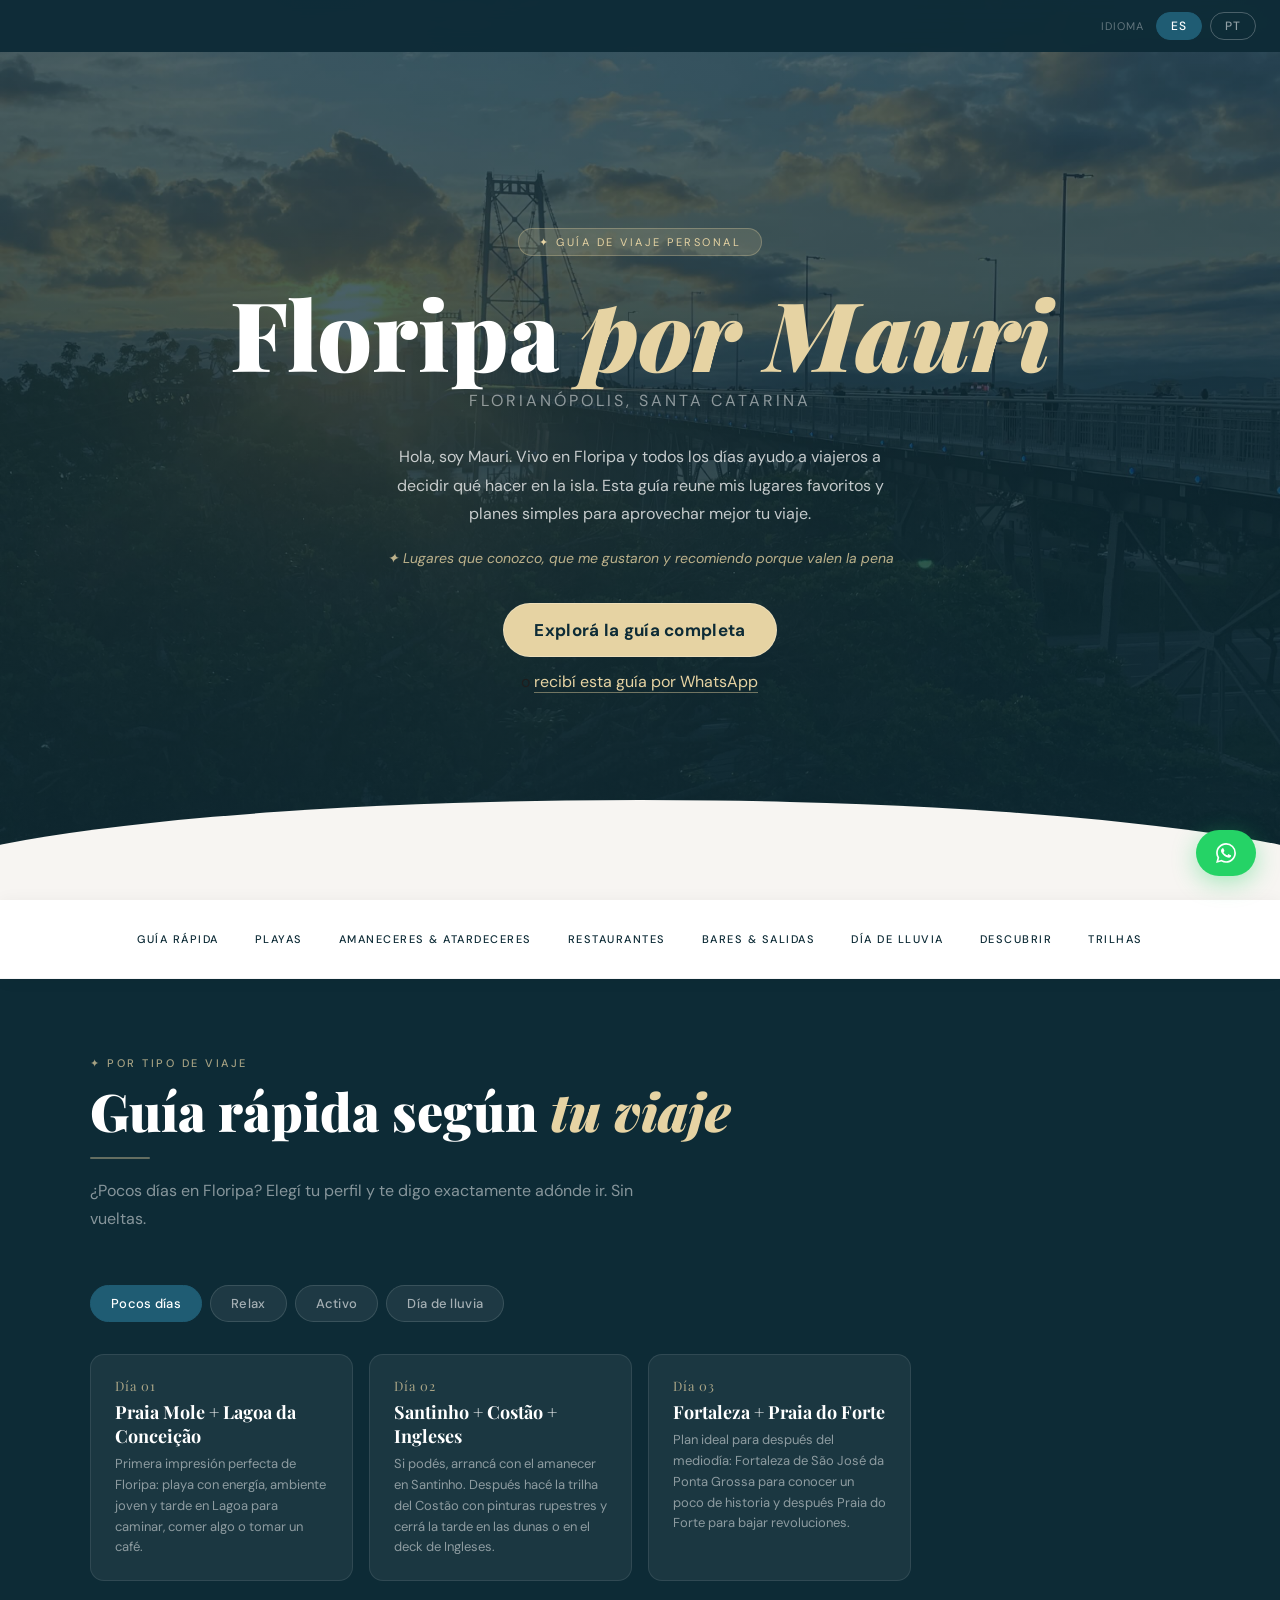
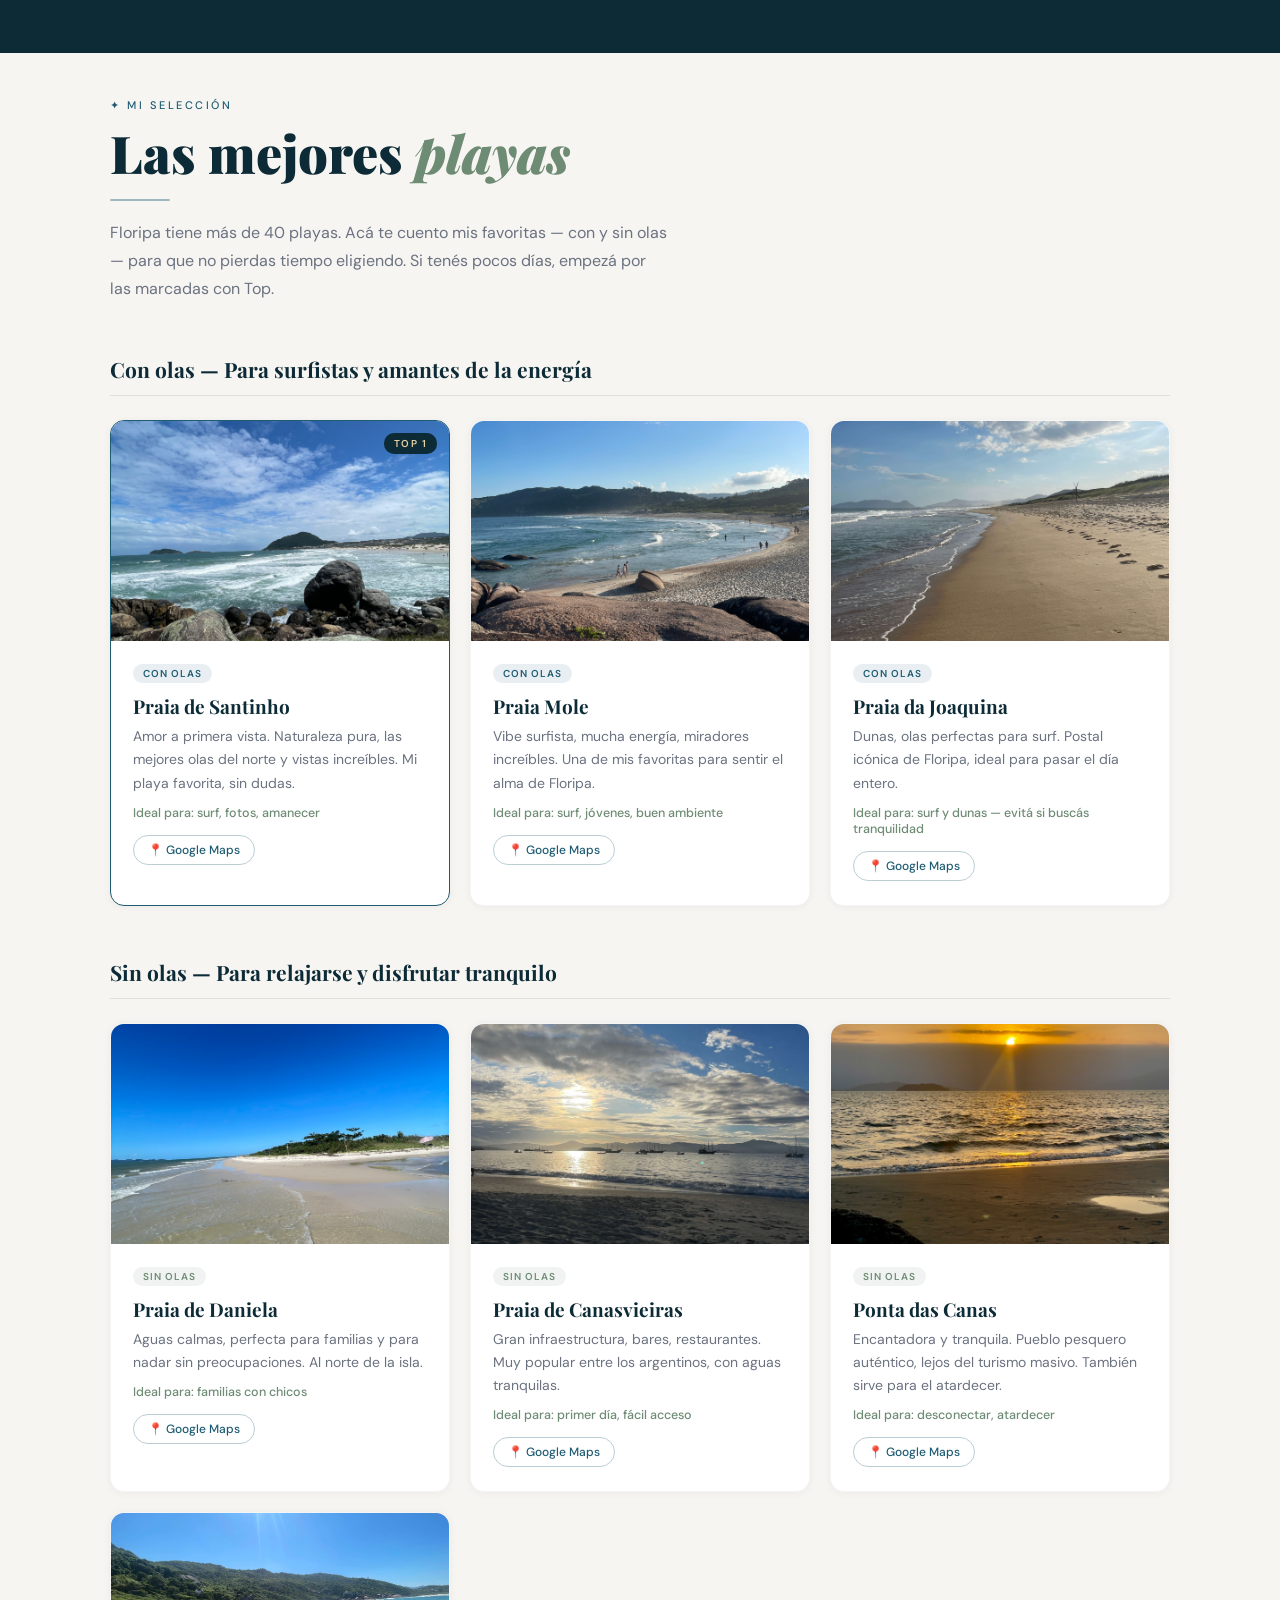
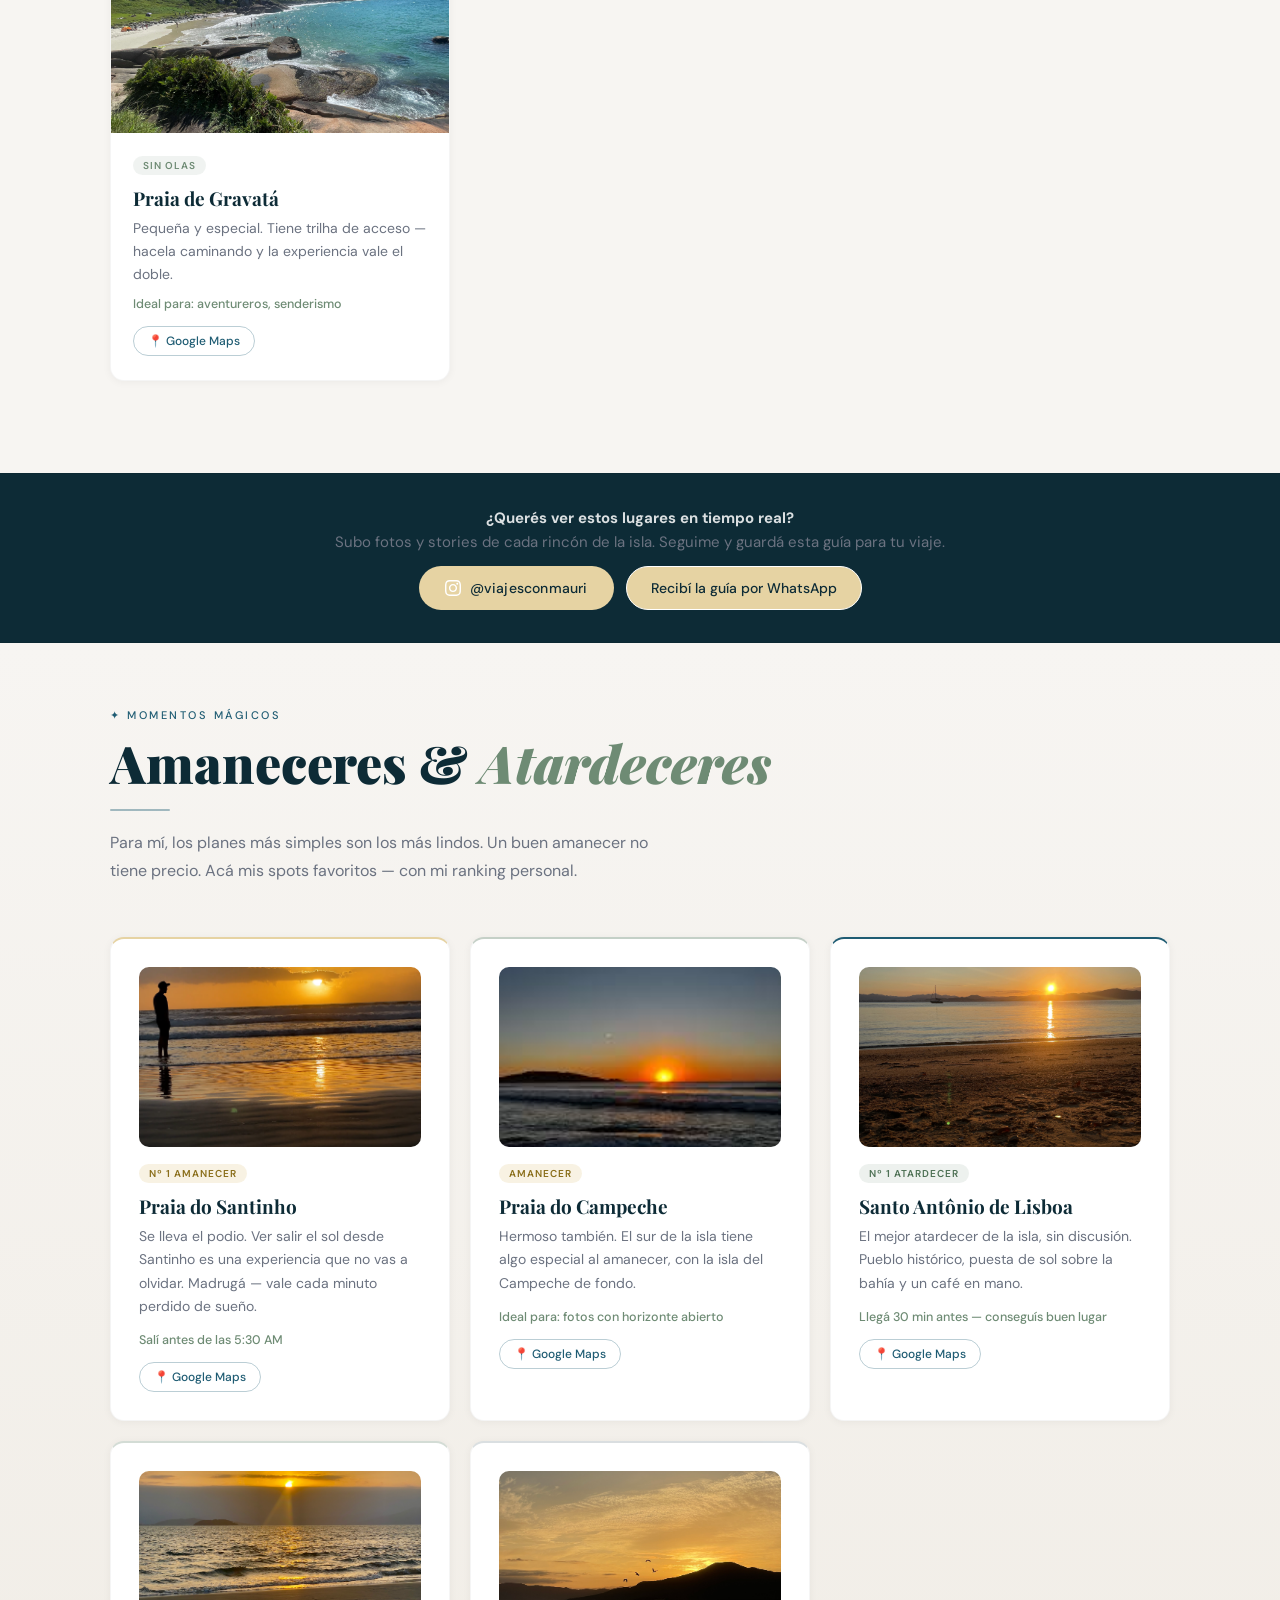
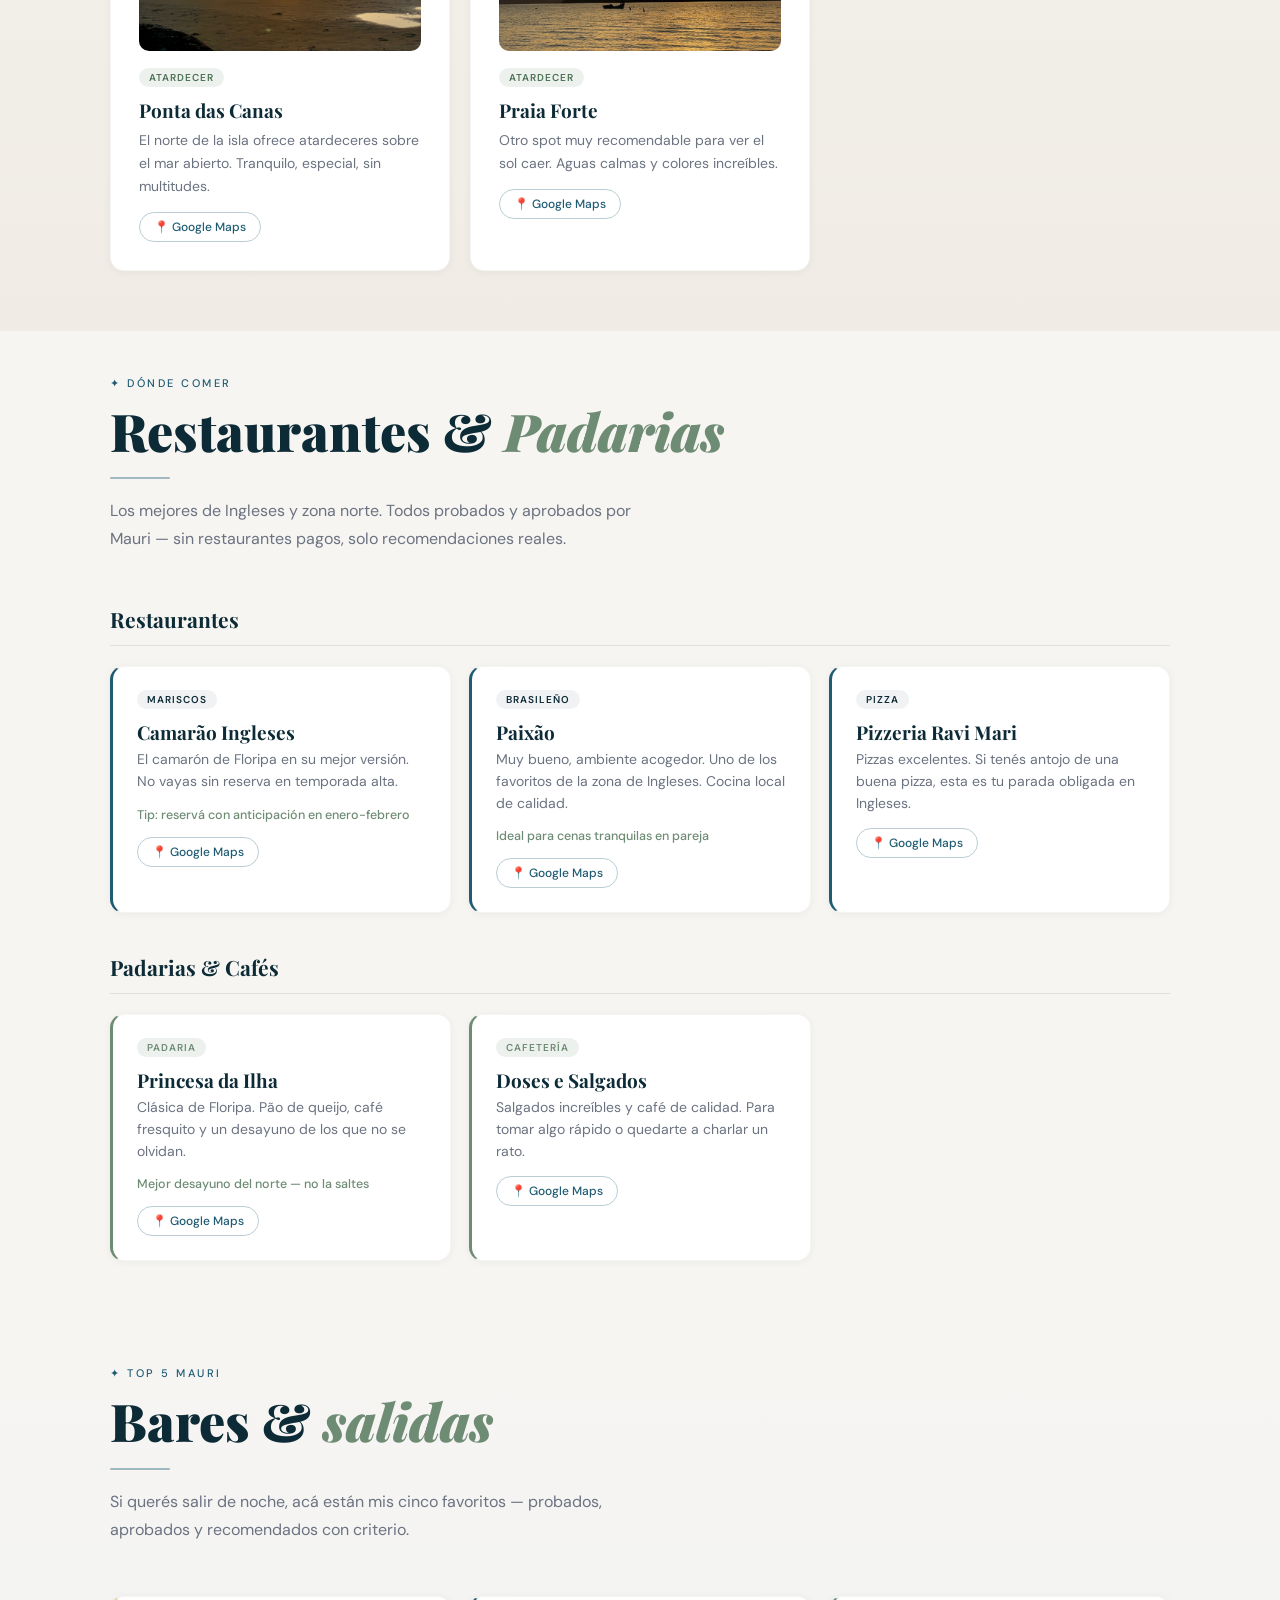
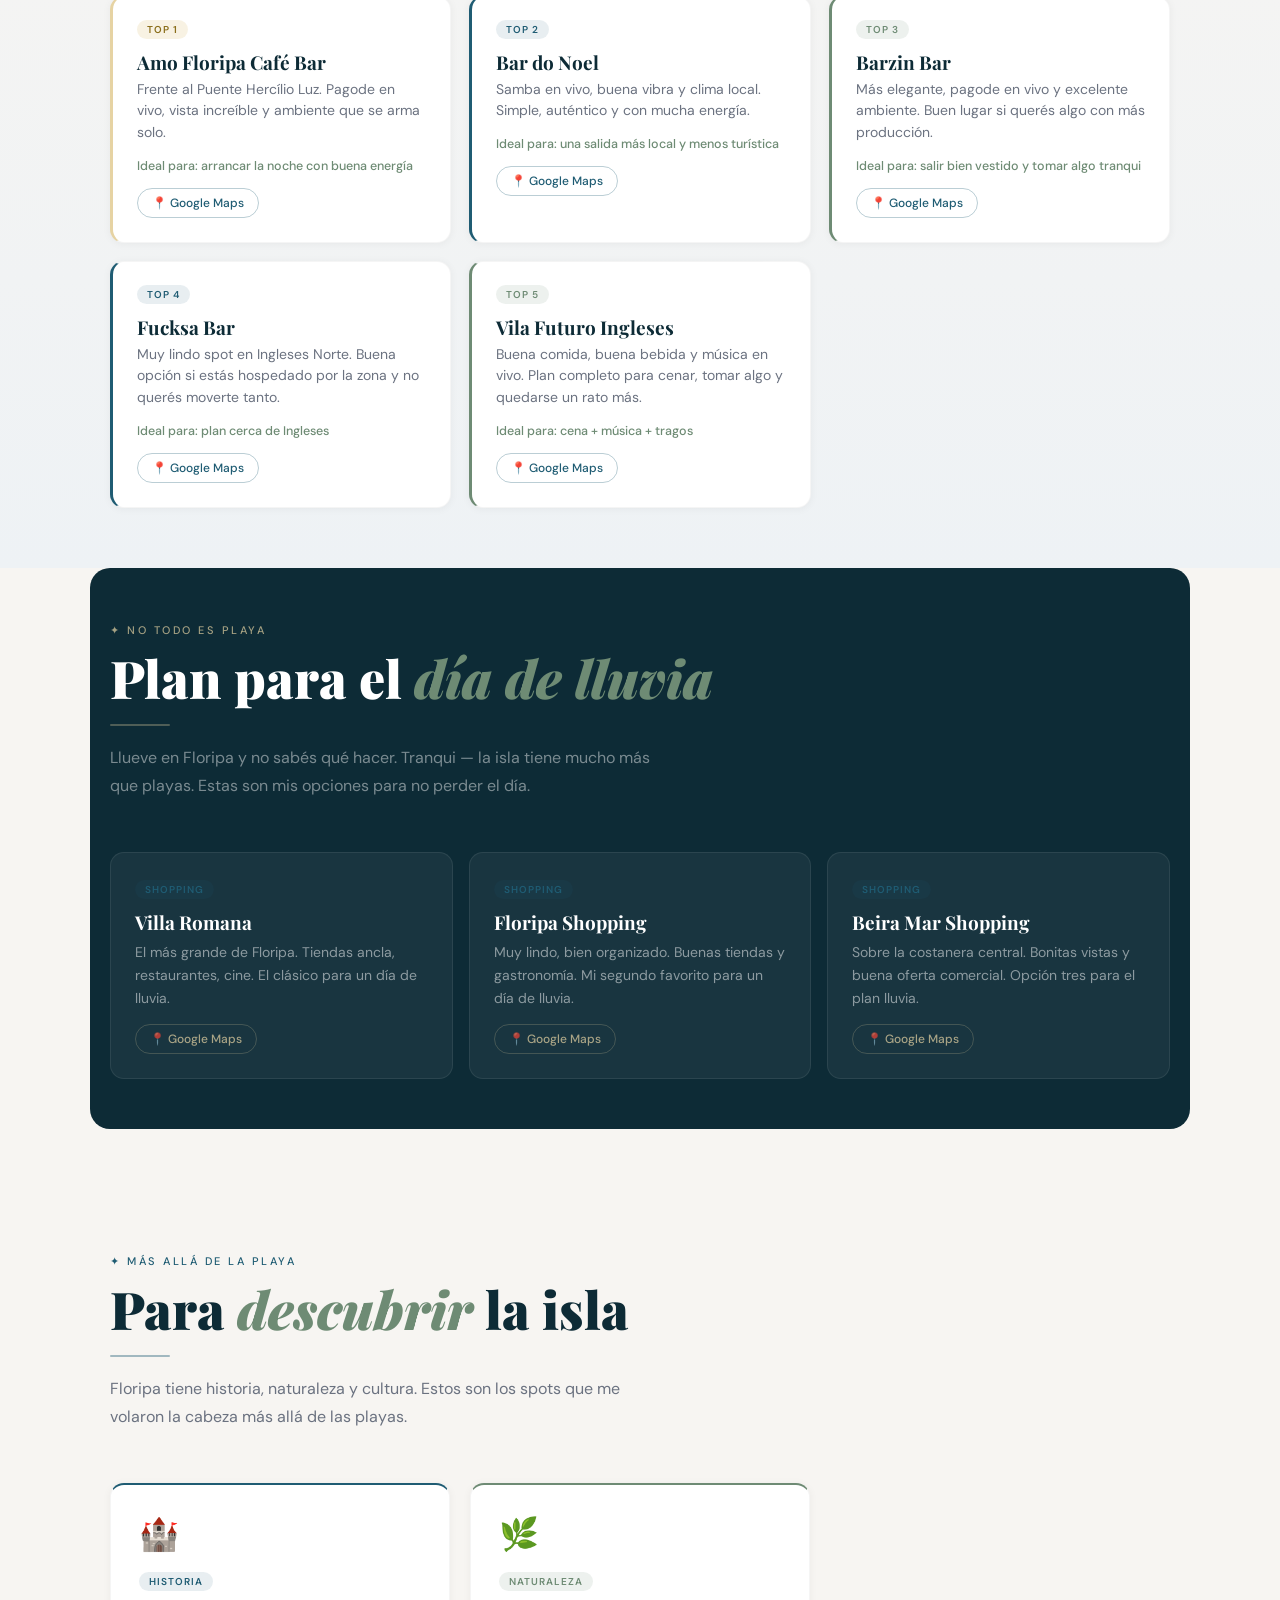
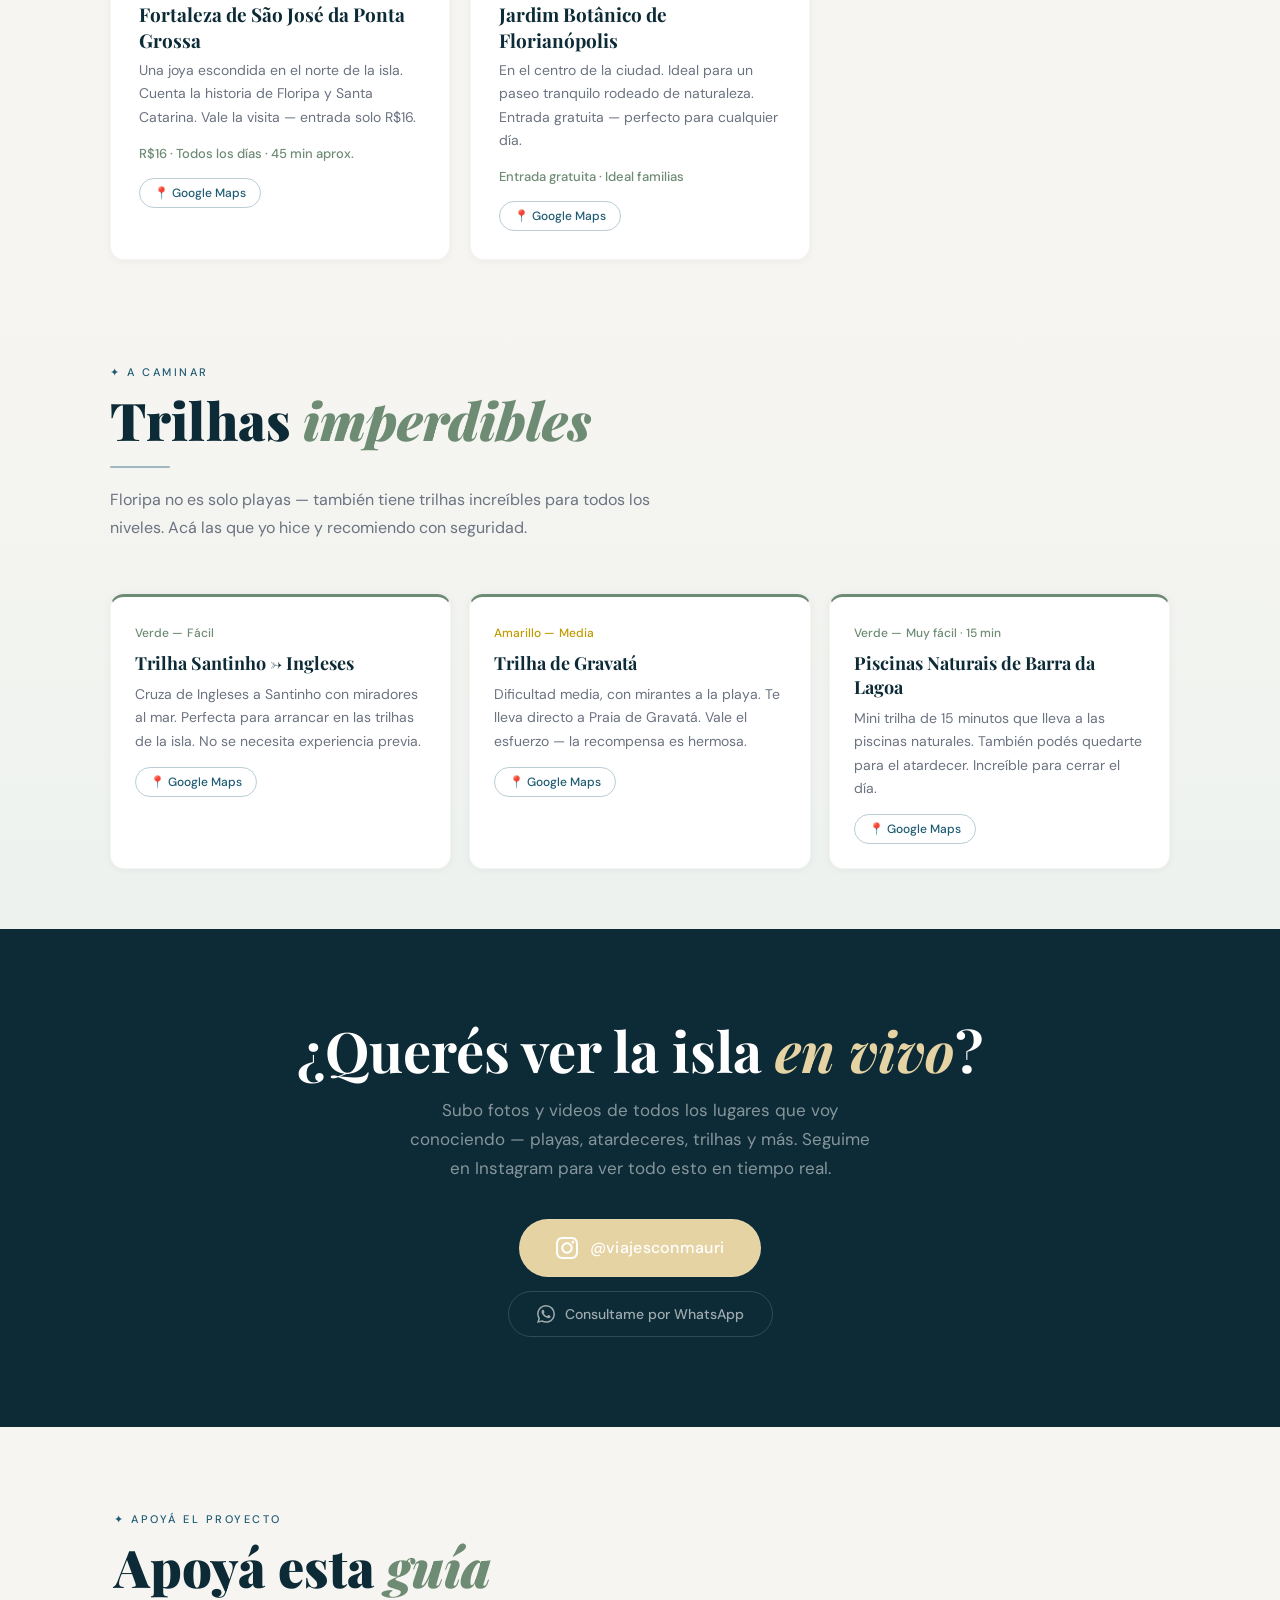
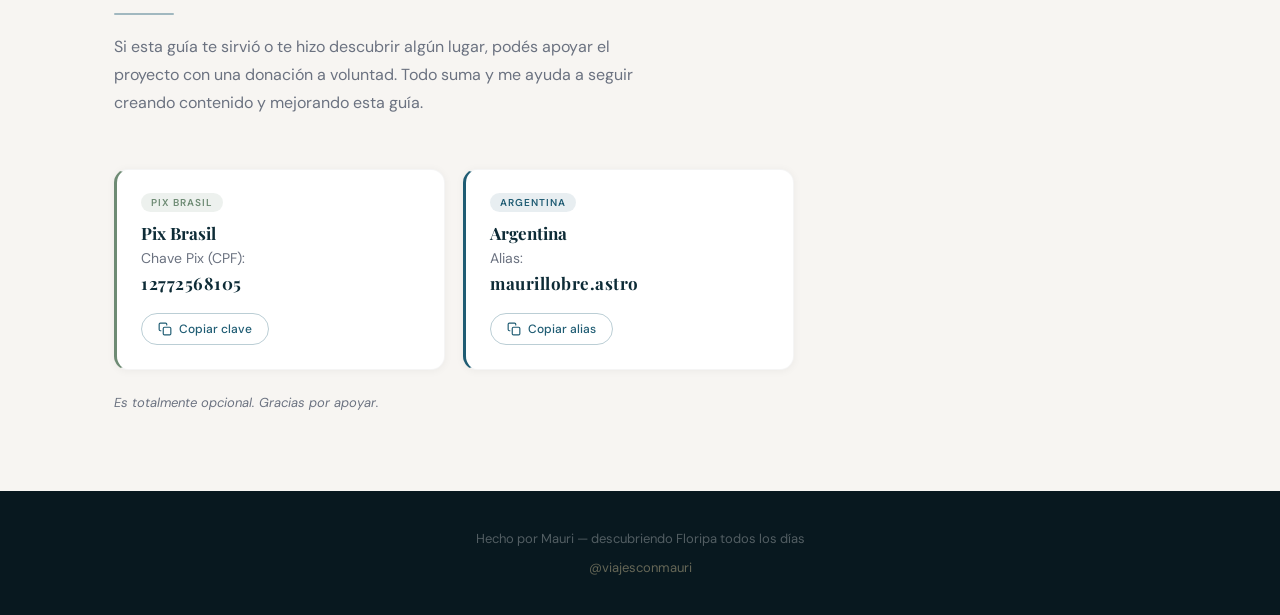
==== commit 26854189: "Add files via upload" ====
--- a/index.html
+++ b/index.html
@@ -165,44 +165,42 @@
     opacity: 0;
   }
 
-  .ig-btn {
-    display: inline-flex;
-    align-items: center;
-    gap: 10px;
-    background: var(--mid-blue);
-    color: white;
-    padding: 15px 30px;
-    border-radius: 50px;
-    text-decoration: none;
-    font-weight: 500;
-    font-size: 17px;
-    letter-spacing: 0.3px;
-    transition: transform 0.3s, box-shadow 0.3s, background 0.3s;
-    border: 1.5px solid rgba(255,255,255,0.15);
-  }
+ .ig-btn {
+  display: inline-flex;
+  align-items: center;
+  justify-content: center;
+  background: #E6D3A3 !important;
+  color: #0D2B36 !important;
+  padding: 15px 30px;
+  border-radius: 50px;
+  text-decoration: none !important;
+  font-weight: 700;
+  font-size: 17px;
+  letter-spacing: 0.3px;
+  transition: transform 0.3s, box-shadow 0.3s, background 0.3s;
+  border: 1.5px solid rgba(255,255,255,0.25);
+}
 
   .ig-btn:hover {
-    transform: translateY(-2px);
-    background: #e6d3a3;
-    box-shadow: 0 12px 30px rgba(31,92,115,0.5);
-  }
-
-  .hero-cta-secondary {
-    font-size: 15px;
-    color: rgba(255,255,255,0.75);
-    letter-spacing: 0.3px;
-  }
-
-  ..hero-cta-secondary a {
-  color: #e6d3a3;;
+  transform: translateY(-2px);
+  background: #ffffff !important;
+  color: #0D2B36 !important;
+  box-shadow: 0 12px 30px rgba(230,211,163,0.35);
+}
+
+ .hero-cta-secondary a,
+.hero-link {
+  color: #E6D3A3 !important;
   text-decoration: none;
   border-bottom: 1px solid rgba(230,211,163,0.45);
-  transition: color 0.2s;
+  transition: color 0.2s, border-color 0.2s;
 }
-  }
-
-  .hero-cta-secondary a:hover { color: #e6d3a3;; }
-
+
+.hero-cta-secondary a:hover,
+.hero-link:hover {
+  color: #ffffff !important;
+  border-bottom-color: rgba(255,255,255,0.7);
+}
   @keyframes fadeUp {
     from { opacity: 0; transform: translateY(24px); }
     to { opacity: 1; transform: translateY(0); }
@@ -384,7 +382,8 @@
 
   /* ---- MID-PAGE CTA STRIP ---- */
   .mid-cta-strip {
-    background: var(--bg-light);
+    background: #0D2B36;
+    color: rgba(255,255,255,0.75);
     border-top: 1px solid rgba(0,0,0,0.05);
     border-bottom: 1px solid rgba(0,0,0,0.05);
     padding: 32px 24px;
@@ -406,14 +405,14 @@
     line-height: 1.6;
   }
 
-  .mid-cta-strip strong { color: var(--deep-blue); }
+  .mid-cta-strip strong { color: rgba(255,255,255,0.85); }
 
   .cta-btn-solid {
     display: inline-flex;
     align-items: center;
     gap: 9px;
-    background: var(--deep-blue);
-    color: white;
+    background: #E6D3A3;
+    color: #0D2B36;
     padding: 13px 26px;
     border-radius: 50px;
     text-decoration: none;
@@ -424,7 +423,7 @@
   }
 
   .cta-btn-solid:hover {
-    background: var(--mid-blue);
+    background: #E6D3A3;
     transform: translateY(-2px);
     box-shadow: 0 10px 28px rgba(31,92,115,0.3);
   }
@@ -433,14 +432,14 @@
     display: inline-flex;
     align-items: center;
     gap: 9px;
-    background: transparent;
-    color: var(--deep-blue);
+    background: #E6D3A3;
+    color: #0D2B36;
     padding: 12px 24px;
     border-radius: 50px;
     text-decoration: none;
     font-size: 14px;
     font-weight: 500;
-    border: 1.5px solid var(--deep-blue);
+    border: 1.5px solid #ffffff;
     transition: all 0.25s;
   }
 
@@ -853,7 +852,7 @@
     display: inline-flex;
     align-items: center;
     gap: 12px;
-    background: var(--mid-blue);
+    background: #E6D3A3;
     color: white;
     padding: 17px 36px;
     border-radius: 50px;
@@ -1022,14 +1021,13 @@
     <span data-lang="pt">✦ Lugares que conheço, que gostei e recomendo porque vale a pena</span>
   </p>
   <div class="hero-ctas">
-    <a href="#playas" 
-      <svg width="18" height="18" viewBox="0 0 24 24" fill="white"><path d="M12 2.163c3.204 0 3.584.012 4.85.07 3.252.148 4.771 1.691 4.919 4.919.058 1.265.069 1.645.069 4.849 0 3.205-.012 3.584-.069 4.849-.149 3.225-1.664 4.771-4.919 4.919-1.266.058-1.644.07-4.85.07-3.204 0-3.584-.012-4.849-.07-3.26-.149-4.771-1.699-4.919-4.92-.058-1.265-.07-1.644-.07-4.849 0-3.204.013-3.583.07-4.849.149-3.227 1.664-4.771 4.919-4.919 1.266-.057 1.645-.069 4.849-.069zm0-2.163c-3.259 0-3.667.014-4.947.072-4.358.2-6.78 2.618-6.98 6.98-.059 1.281-.073 1.689-.073 4.948 0 3.259.014 3.668.072 4.948.2 4.358 2.618 6.78 6.98 6.98 1.281.058 1.689.072 4.948.072 3.259 0 3.668-.014 4.948-.072 4.354-.2 6.782-2.618 6.979-6.98.059-1.28.073-1.689.073-4.948 0-3.259-.014-3.667-.072-4.947-.196-4.354-2.617-6.78-6.979-6.98-1.281-.059-1.69-.073-4.949-.073zm0 5.838c-3.403 0-6.162 2.759-6.162 6.162s2.759 6.163 6.162 6.163 6.162-2.759 6.162-6.163c0-3.403-2.759-6.162-6.162-6.162zm0 10.162c-2.209 0-4-1.79-4-4 0-2.209 1.791-4 4-4s4 1.791 4 4c0 2.21-1.791 4-4 4zm6.406-11.845c-.796 0-1.441.645-1.441 1.44s.645 1.44 1.441 1.44c.795 0 1.439-.645 1.439-1.44s-.644-1.44-1.439-1.44z"/></svg>
+    <a href="#playas" class="ig-btn"> 
       <span data-lang="es">Explorá la guía completa</span>
       <span data-lang="pt">Explore o guia completo</span>
     </a>
     <span class="hero-cta-secondary">
-      <span data-lang="es">o <a href="https://wa.me/5548984211589?text=Hola%20Mauri!%20Estoy%20viendo%20tu%20guía%20de%20Floripa" target="_blank">recibí esta guía por WhatsApp</a></span>
-      <span data-lang="pt">ou <a href="https://wa.me/5548984211589?text=Oi%20Mauri!%20Estou%20vendo%20seu%20guia%20de%20Floripa" target="_blank">receba este guia pelo WhatsApp</a></span>
+      <span data-lang="es">o <a class="hero-link" href="https://wa.me/5548984211589?text=Hola%20Mauri!%20Estoy%20viendo%20tu%20guía%20de%20Floripa" target="_blank">recibí esta guía por WhatsApp</a></span>
+      <span data-lang="pt">ou <a class="hero-link" href="https://wa.me/5548984211589?text=Oi%20Mauri!%20Estou%20vendo%20seu%20guia%20de%20Floripa" target="_blank">receba este guia pelo WhatsApp</a></span>
     </span>
   </div>
 </div>
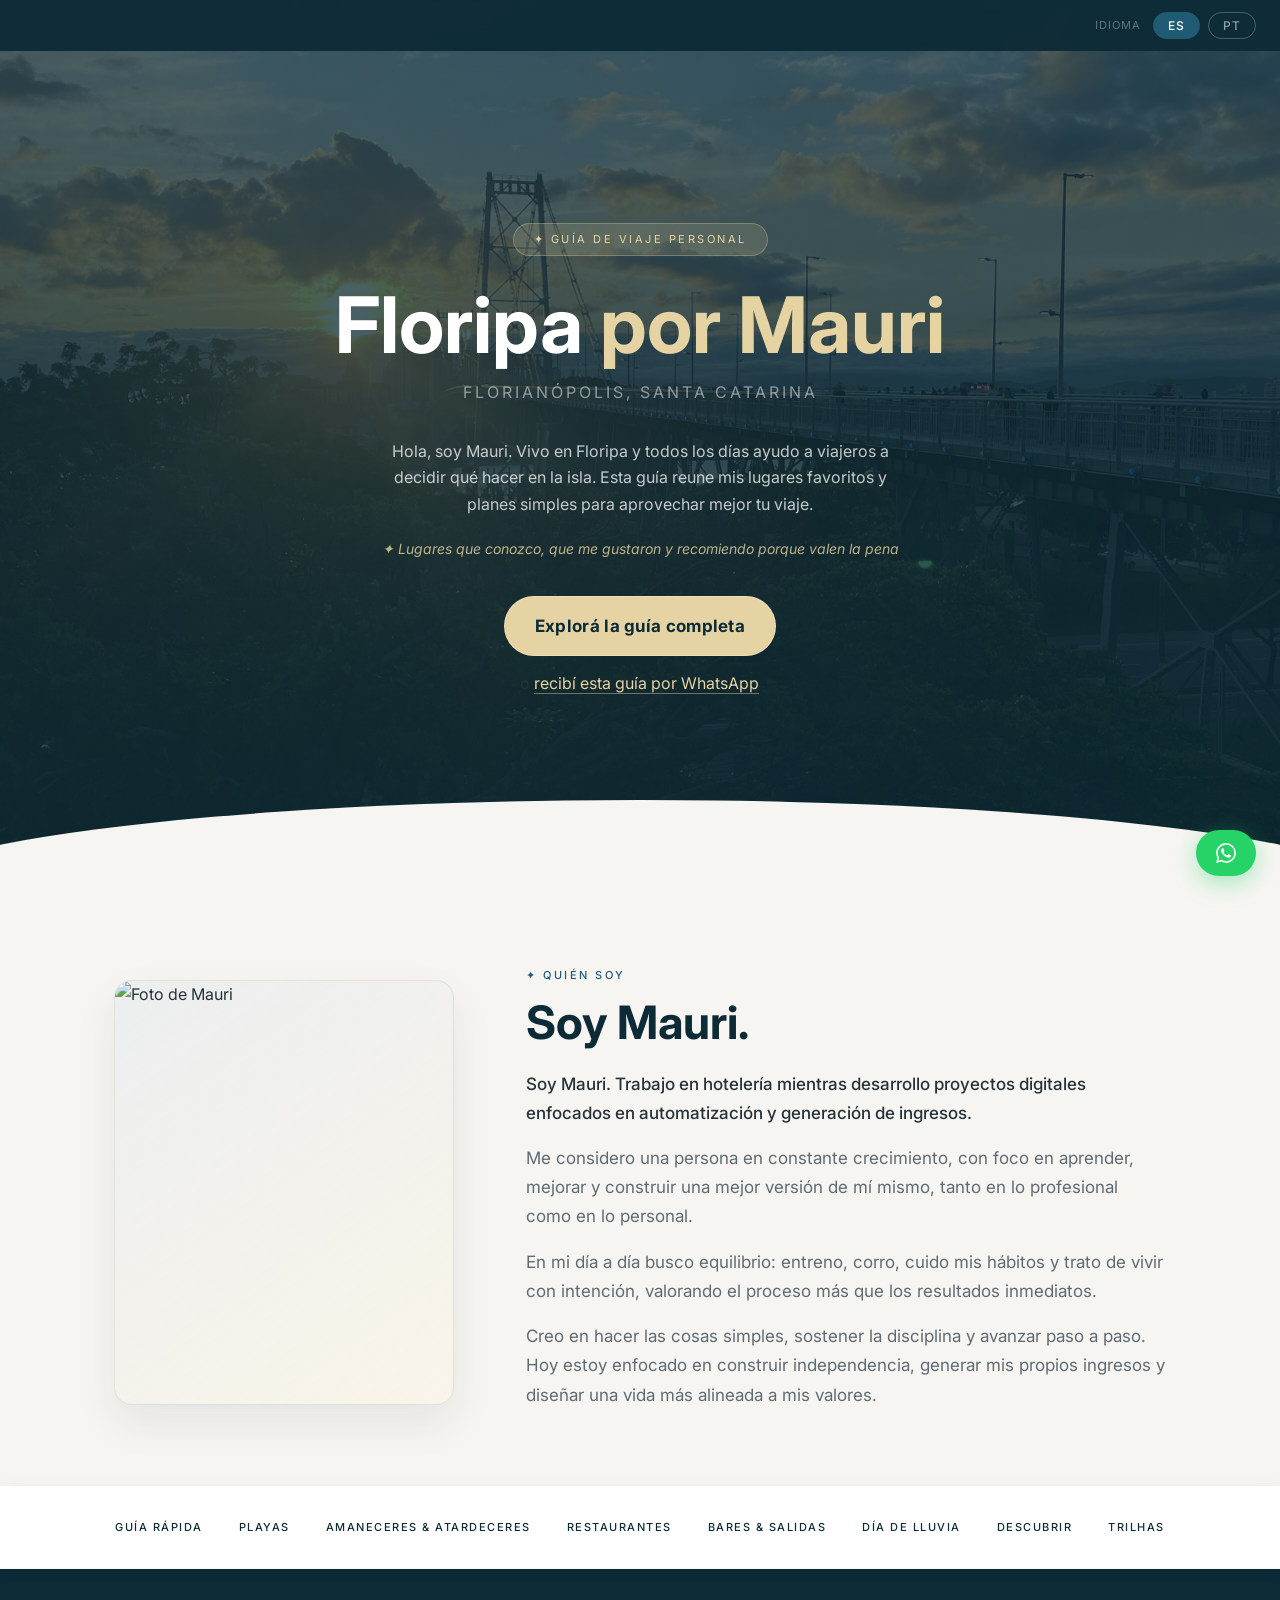
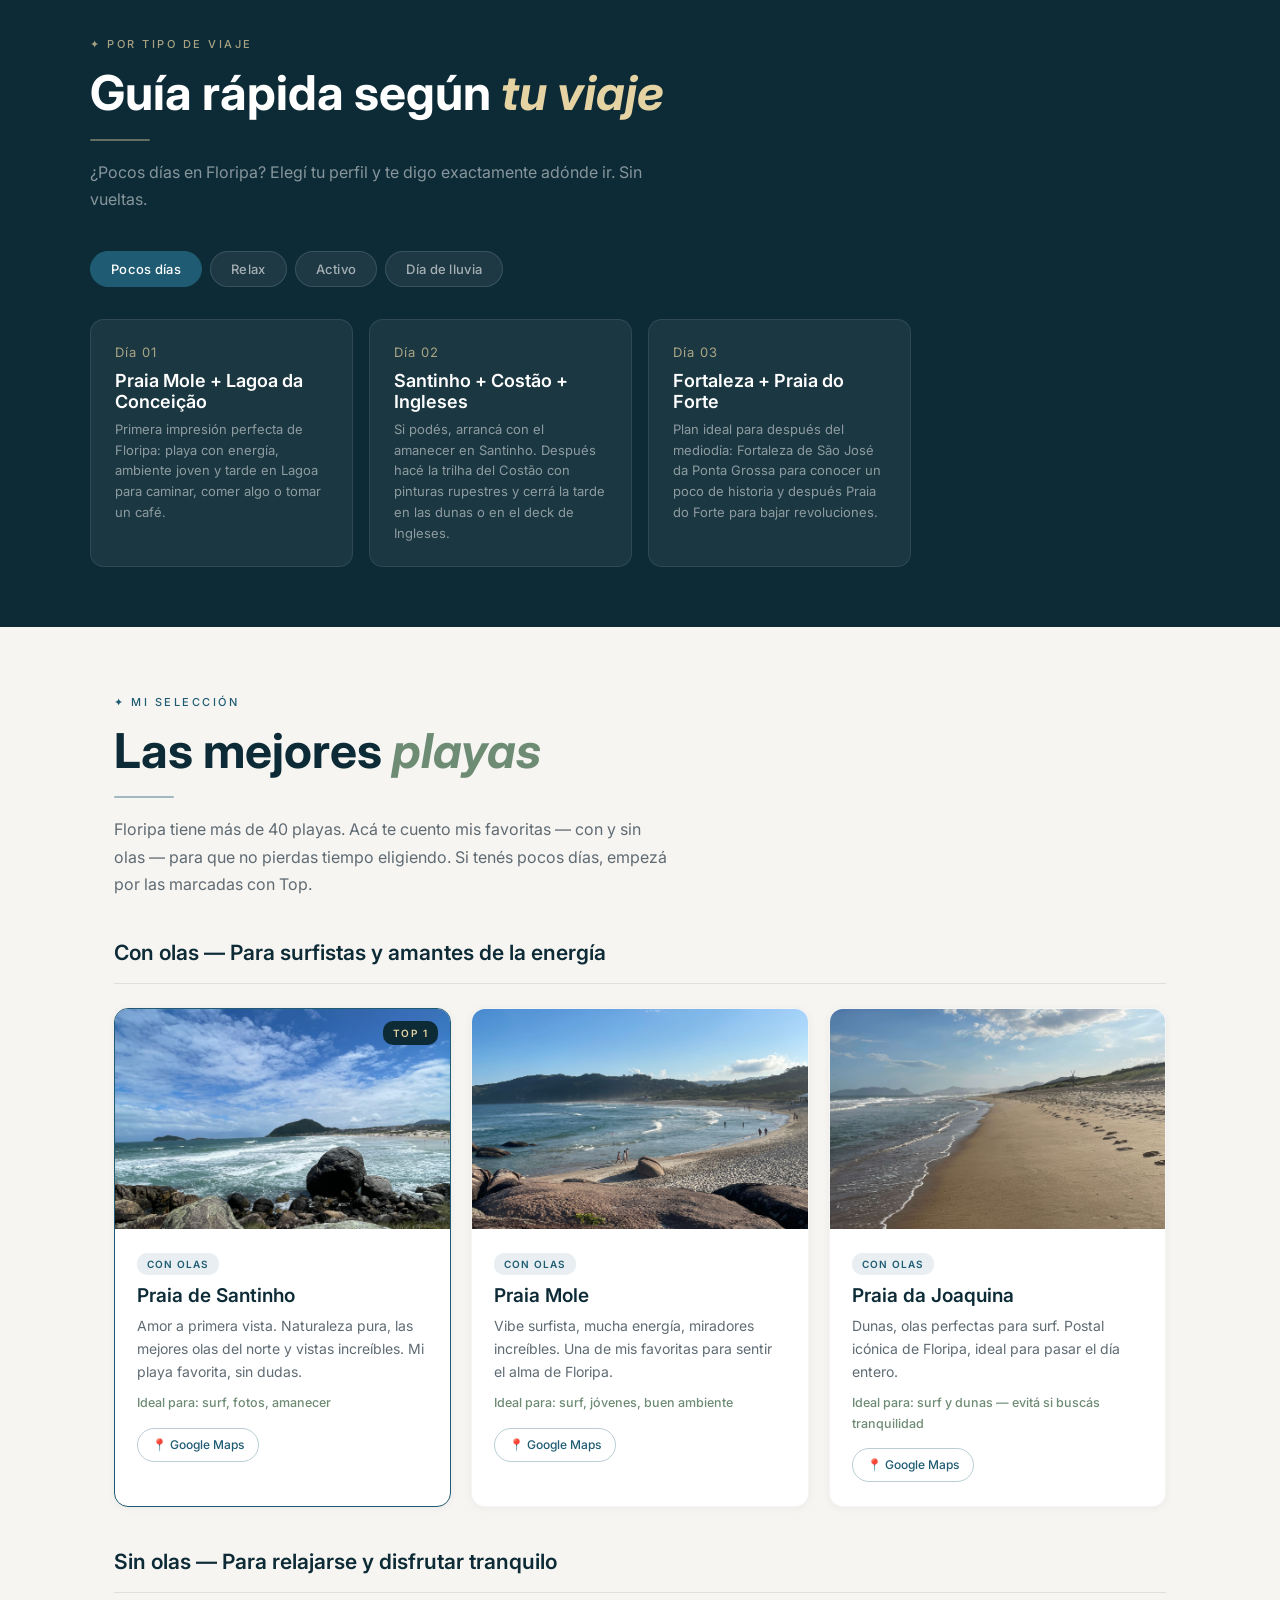
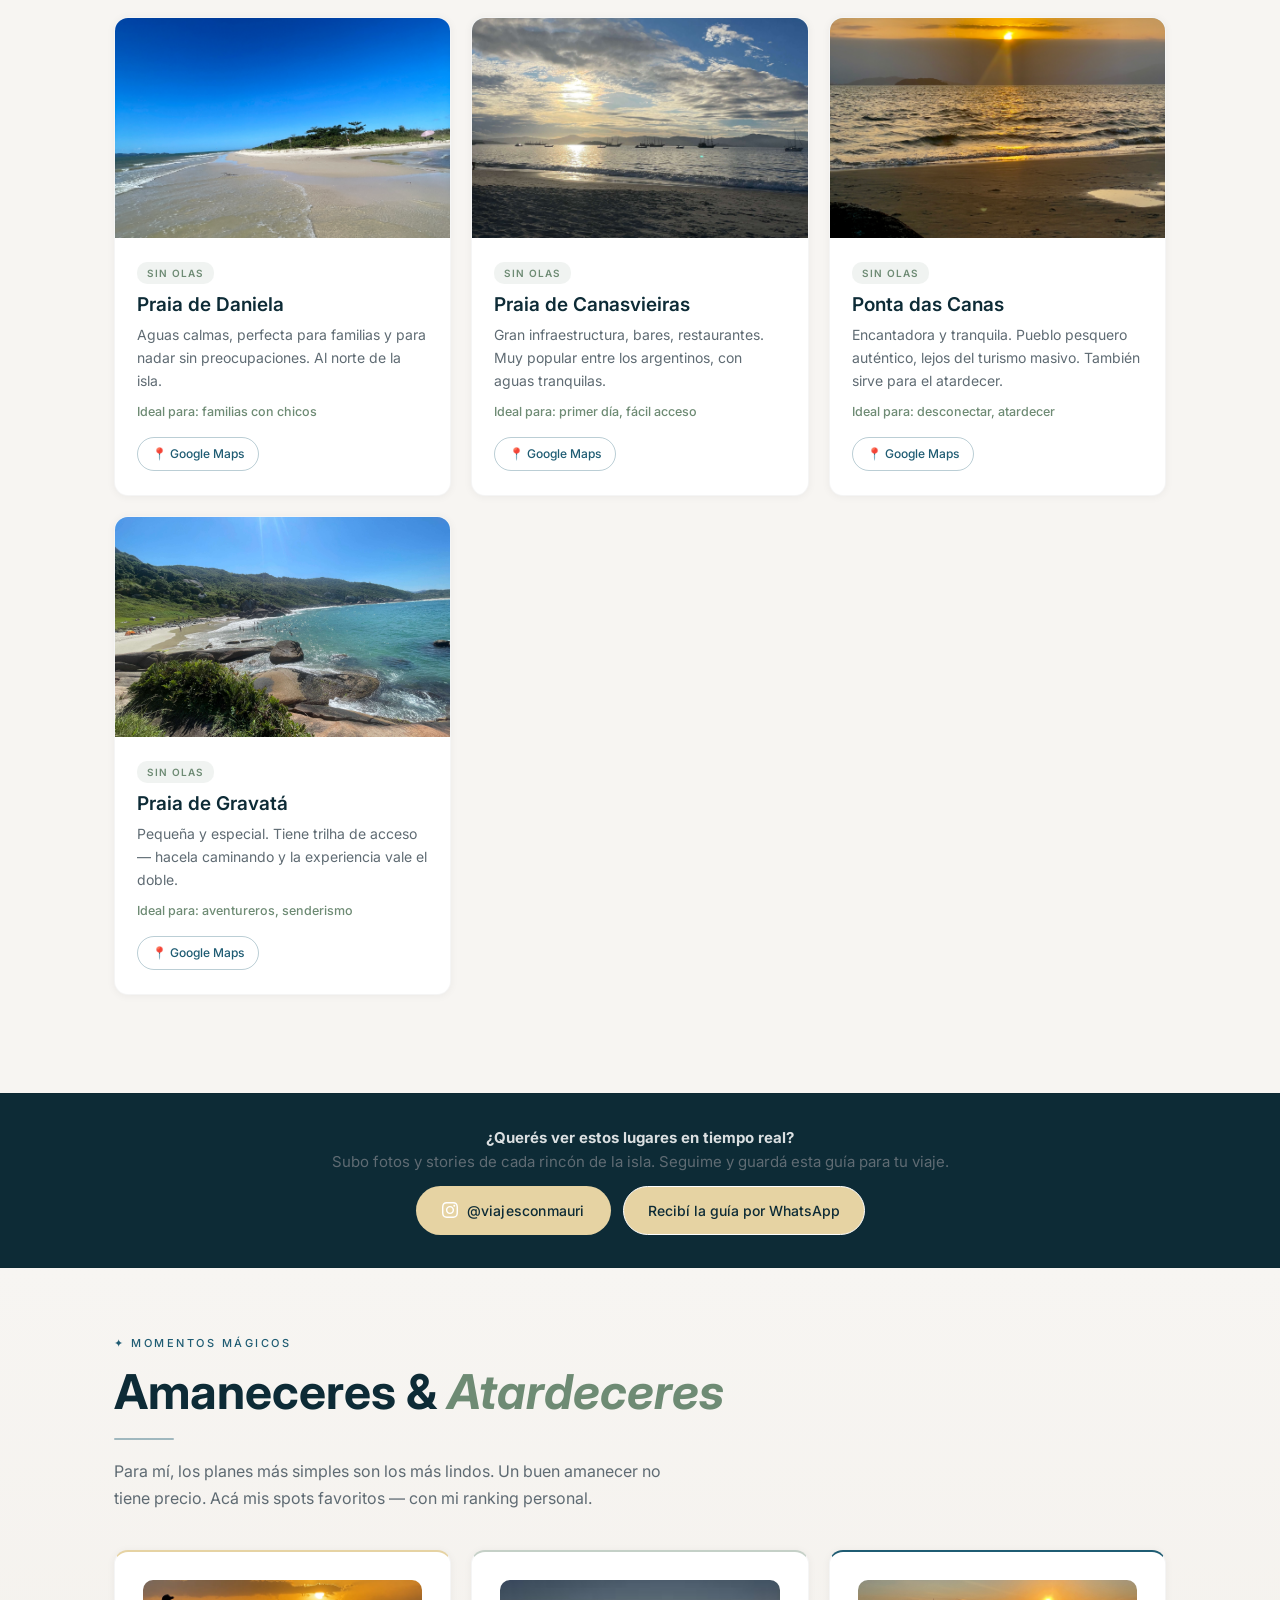
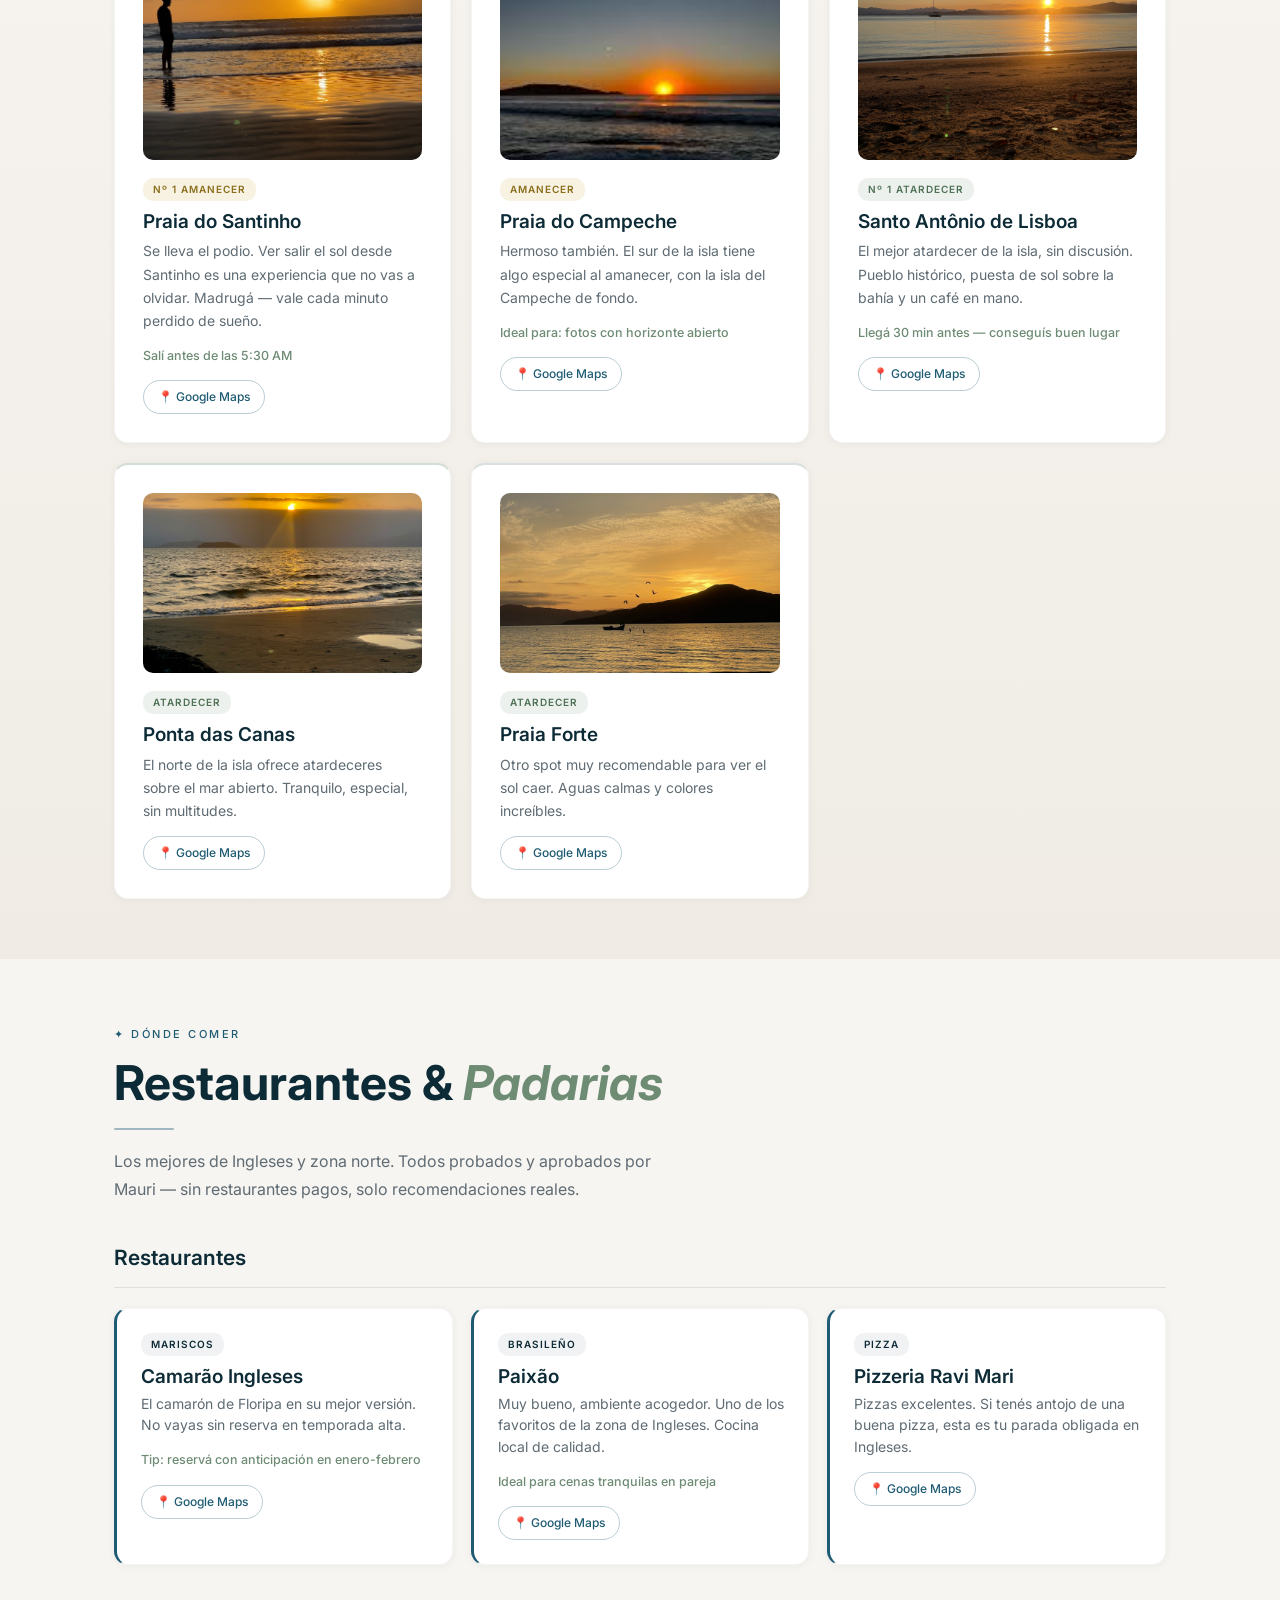
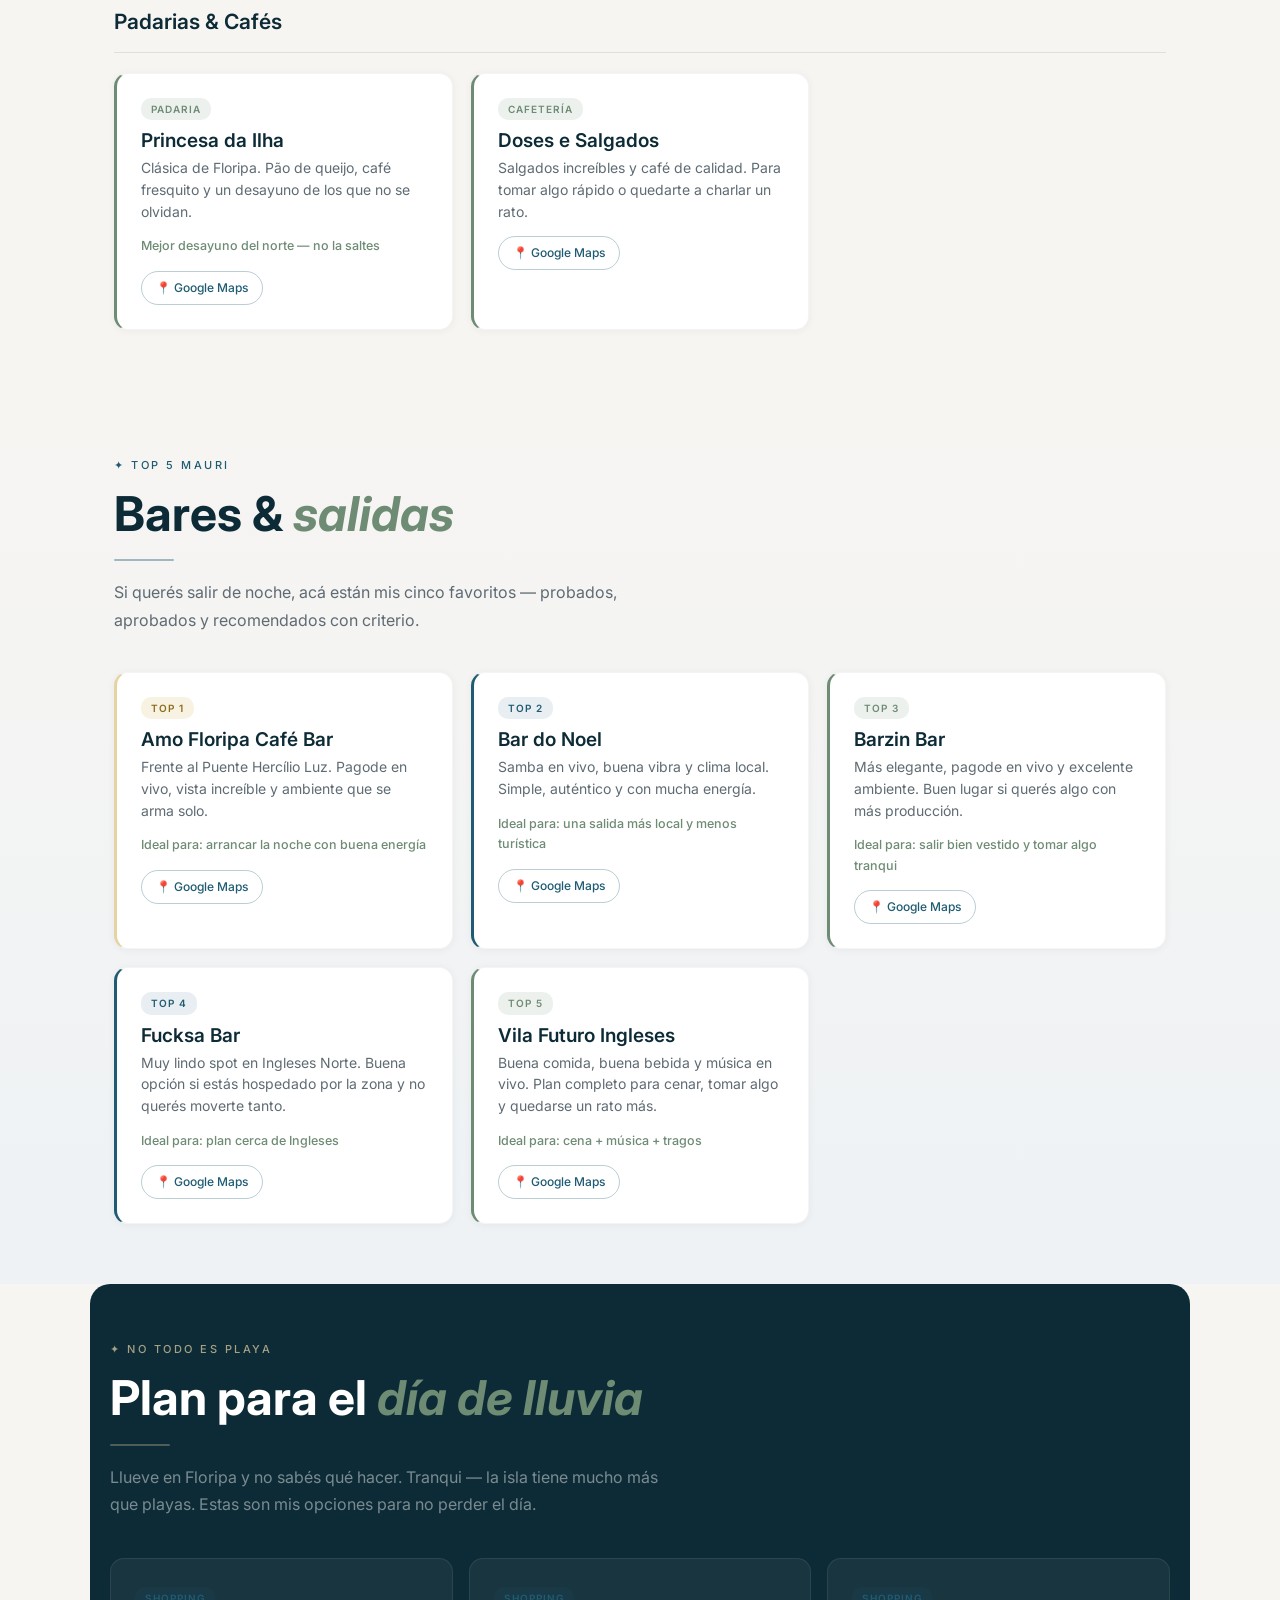
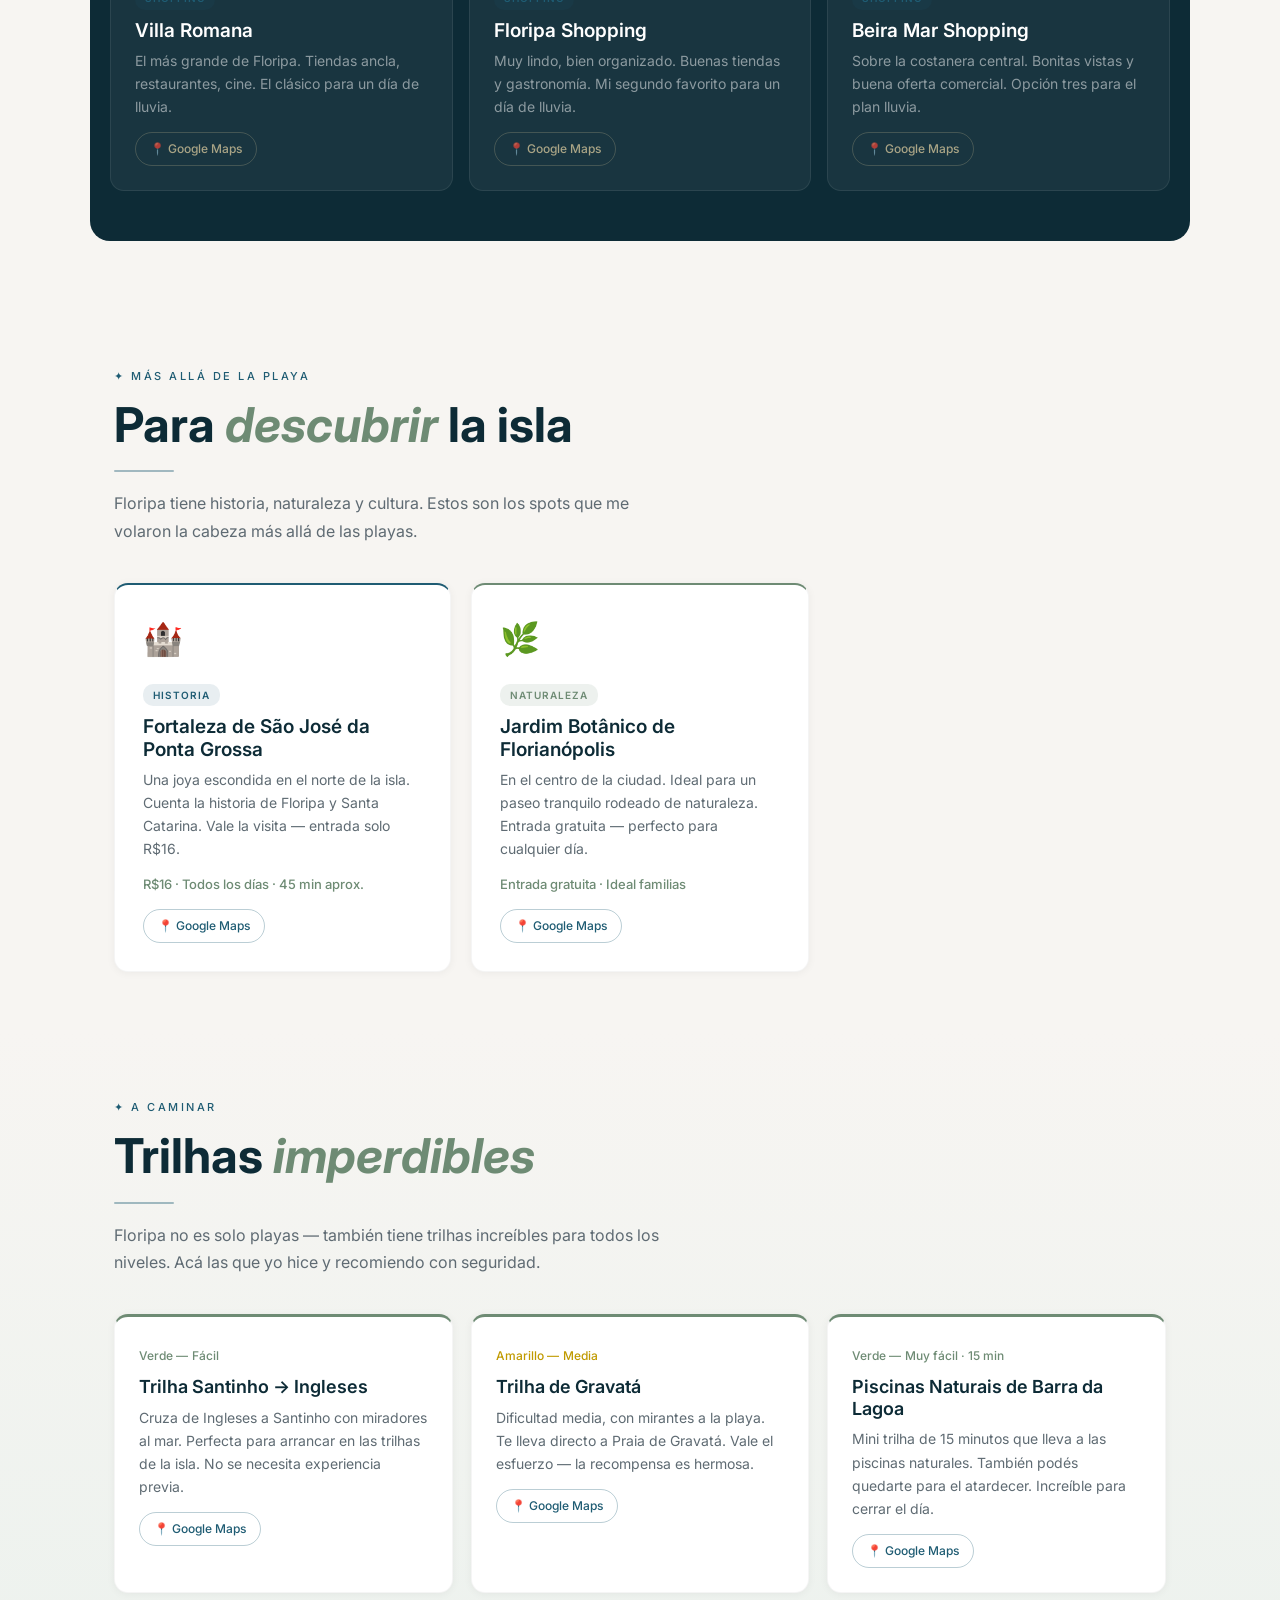
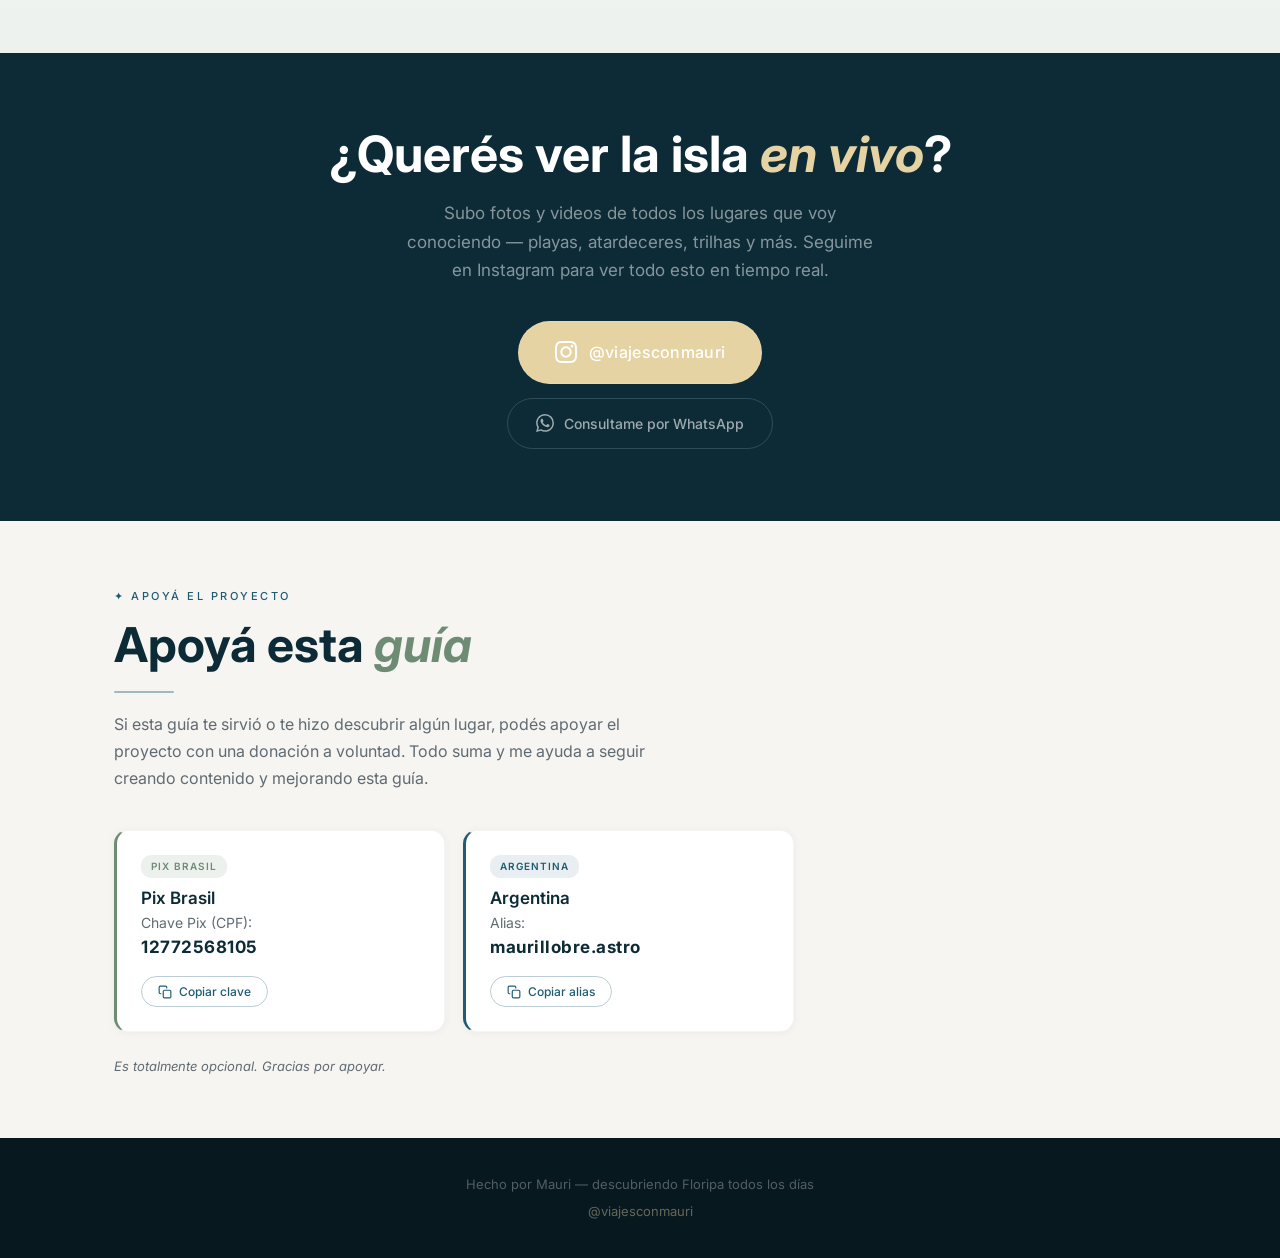
==== commit f05880fb: "Add files via upload" ====
--- a/index.html
+++ b/index.html
@@ -4,7 +4,7 @@
 <meta charset="UTF-8">
 <meta name="viewport" content="width=device-width, initial-scale=1.0">
 <title>Floripa por Mauri</title>
-<link href="https://fonts.googleapis.com/css2?family=Playfair+Display:ital,wght@0,400;0,700;0,900;1,400&family=DM+Sans:wght@300;400;500&display=swap" rel="stylesheet">
+<link href="https://fonts.googleapis.com/css2?family=Inter:wght@400;500;600;700&display=swap" rel="stylesheet">
 <style>
   :root {
     --deep-blue: #0D2B36;
@@ -12,21 +12,37 @@
     --soft-green: #6E8B74;
     --sand: #E6D3A3;
     --bg-light: #F7F5F2;
-    --text-main: #1E1E1E;
-    --text-muted: #6B7280;
+    --text-main: #263238;
+    --text-muted: #5f6b73;
     --white: #ffffff;
     --accent-sand: #E6D3A3;
+    --section-y: 60px;
+    --section-x: 24px;
   }
 
   * { margin: 0; padding: 0; box-sizing: border-box; }
   html { scroll-behavior: smooth; }
 
   body {
-    font-family: 'DM Sans', sans-serif;
+    font-family: 'Inter', sans-serif;
     background: var(--bg-light);
     color: var(--text-main);
+    font-size: 16px;
+    line-height: 1.65;
+    font-weight: 400;
     overflow-x: hidden;
-  }
+    text-rendering: optimizeLegibility;
+    -webkit-font-smoothing: antialiased;
+  }
+
+  h1, h2, h3, h4 {
+    font-family: 'Inter', sans-serif;
+    font-weight: 600;
+    letter-spacing: 0;
+    line-height: 1.2;
+  }
+
+  p { line-height: 1.65; }
 
   /* LANGUAGE SWITCHER */
   .lang-bar {
@@ -48,7 +64,7 @@
     color: rgba(255,255,255,0.55);
     padding: 5px 14px;
     border-radius: 20px;
-    font-family: 'DM Sans', sans-serif;
+    font-family: 'Inter', sans-serif;
     font-size: 12px;
     font-weight: 500;
     letter-spacing: 1px;
@@ -110,19 +126,19 @@
   }
 
   .hero h1 {
-    font-family: 'Playfair Display', serif;
-    font-size: clamp(52px, 10vw, 96px);
-    font-weight: 900;
+    font-family: 'Inter', sans-serif;
+    font-size: clamp(44px, 8vw, 78px);
+    font-weight: 700;
     color: white;
-    line-height: 1;
-    margin-bottom: 10px;
+    line-height: 1.05;
+    margin-bottom: 14px;
     animation: fadeUp 0.8s ease 0.2s forwards;
     opacity: 0;
   }
 
   .hero h1 span {
     color: var(--sand);
-    font-style: italic;
+    font-style: normal;
   }
 
   .hero-sub {
@@ -139,7 +155,7 @@
     max-width: 500px;
     color: rgba(255,255,255,0.75);
     font-size: 16px;
-    line-height: 1.8;
+    line-height: 1.65;
     margin-bottom: 20px;
     animation: fadeUp 0.8s ease 0.5s forwards;
     opacity: 0;
@@ -242,13 +258,13 @@
 
   /* SECTIONS */
   section {
-    padding: 40px 20px;
+    padding: var(--section-y) var(--section-x);
     max-width: 1100px;
     margin: 0 auto;
   }
 
   .section-header {
-    margin-bottom: 52px;
+    margin-bottom: 38px;
   }
 
   .section-tag {
@@ -262,11 +278,11 @@
   }
 
   .section-header h2 {
-    font-family: 'Playfair Display', serif;
-    font-size: clamp(32px, 5vw, 52px);
-    font-weight: 900;
+    font-family: 'Inter', sans-serif;
+    font-size: clamp(30px, 4.5vw, 48px);
+    font-weight: 700;
     color: var(--deep-blue);
-    line-height: 1.1;
+    line-height: 1.16;
   }
 
   .section-header h2 em {
@@ -277,7 +293,7 @@
   .section-intro {
     color: var(--text-muted);
     font-size: 16px;
-    line-height: 1.75;
+    line-height: 1.7;
     max-width: 560px;
     margin-top: 14px;
   }
@@ -292,10 +308,77 @@
     opacity: 0.4;
   }
 
+  /* ABOUT */
+  .about-section {
+    padding-top: var(--section-y);
+    padding-bottom: var(--section-y);
+  }
+
+  .about-wrap {
+    display: grid;
+    grid-template-columns: minmax(220px, 340px) minmax(0, 1fr);
+    gap: clamp(32px, 6vw, 72px);
+    align-items: center;
+  }
+
+  .about-photo {
+    aspect-ratio: 4 / 5;
+    width: 100%;
+    max-width: 340px;
+    border-radius: 18px;
+    background:
+      linear-gradient(145deg, rgba(13,43,54,0.08), rgba(230,211,163,0.24)),
+      var(--white);
+    border: 1px solid rgba(13,43,54,0.08);
+    box-shadow: 0 18px 42px rgba(13,43,54,0.08);
+    position: relative;
+    overflow: hidden;
+  }
+
+  .about-photo img {
+    width: 100%;
+    height: 100%;
+    object-fit: cover;
+    object-position: center center;
+    display: block;
+  }
+
+  .about-photo:empty::after {
+    content: '';
+    position: absolute;
+    inset: 18px;
+    border: 1px dashed rgba(13,43,54,0.18);
+    border-radius: 12px;
+  }
+
+  .about-content {
+    max-width: 650px;
+  }
+
+  .about-content h2 {
+    font-size: clamp(30px, 4vw, 46px);
+    font-weight: 700;
+    color: var(--deep-blue);
+    margin-bottom: 20px;
+    line-height: 1.16;
+  }
+
+  .about-content p {
+    color: var(--text-muted);
+    font-size: clamp(15px, 1.6vw, 17px);
+    line-height: 1.72;
+    margin-bottom: 16px;
+  }
+
+  .about-content p:first-of-type {
+    color: var(--text-main);
+    font-weight: 500;
+  }
+
   /* ---- QUICK GUIDE SECTION (NEW) ---- */
   .quick-guide {
     background: var(--deep-blue);
-    padding: 72px 24px;
+    padding: var(--section-y) var(--section-x);
   }
 
   .quick-guide-inner {
@@ -328,7 +411,7 @@
     letter-spacing: 0.3px;
     cursor: pointer;
     transition: all 0.25s;
-    font-family: 'DM Sans', sans-serif;
+    font-family: 'Inter', sans-serif;
   }
 
   .trip-tab.active,
@@ -359,7 +442,7 @@
   .trip-item:hover { background: rgba(255,255,255,0.1); }
 
   .trip-item-num {
-    font-family: 'Playfair Display', serif;
+    font-family: 'Inter', sans-serif;
     font-size: 13px;
     color: var(--sand);
     opacity: 0.7;
@@ -368,7 +451,7 @@
   }
 
   .trip-item h4 {
-    font-family: 'Playfair Display', serif;
+    font-family: 'Inter', sans-serif;
     font-size: 18px;
     color: white;
     margin-bottom: 6px;
@@ -450,13 +533,33 @@
 
   /* BEACH CARDS */
   .beach-group {
-    margin-bottom: 52px;
+    margin-bottom: 38px;
+  }
+
+  .section-band {
+    padding: 0;
+  }
+
+  .section-band-warm {
+    background: linear-gradient(180deg, var(--bg-light) 0%, #f0ece5 100%);
+  }
+
+  .section-band-cool {
+    background: linear-gradient(180deg, var(--bg-light) 0%, #eef2f5 100%);
+  }
+
+  .section-band-green {
+    background: linear-gradient(180deg, var(--bg-light) 0%, #edf2ee 100%);
+  }
+
+  .rain-wrap {
+    padding: 0 0 var(--section-y);
   }
 
   .beach-group-title {
-    font-family: 'Playfair Display', serif;
+    font-family: 'Inter', sans-serif;
     font-size: 21px;
-    font-weight: 700;
+    font-weight: 600;
     color: var(--deep-blue);
     margin-bottom: 24px;
     padding-bottom: 12px;
@@ -539,9 +642,9 @@
   }
 
   .card-body h3 {
-    font-family: 'Playfair Display', serif;
+    font-family: 'Inter', sans-serif;
     font-size: 19px;
-    font-weight: 700;
+    font-weight: 600;
     color: var(--deep-blue);
     margin-bottom: 6px;
   }
@@ -650,7 +753,7 @@
   transform: scale(1.05);
 }
   .sun-card h3 {
-    font-family: 'Playfair Display', serif;
+    font-family: 'Inter', sans-serif;
     font-size: 19px;
     margin-bottom: 6px;
     color: var(--deep-blue);
@@ -691,7 +794,7 @@
   .resto-card:hover { transform: translateY(-3px); }
 
   .resto-card h3 {
-    font-family: 'Playfair Display', serif;
+    font-family: 'Inter', sans-serif;
     font-size: 19px;
     color: var(--deep-blue);
     margin-bottom: 4px;
@@ -753,7 +856,7 @@
   .rain-card:hover { background: rgba(255,255,255,0.09); }
 
   .rain-card h3 {
-    font-family: 'Playfair Display', serif;
+    font-family: 'Inter', sans-serif;
     font-size: 19px;
     color: white;
     margin-bottom: 6px;
@@ -791,7 +894,7 @@
   .trail-card:hover { transform: translateY(-3px); }
 
   .trail-card h3 {
-    font-family: 'Playfair Display', serif;
+    font-family: 'Inter', sans-serif;
     font-size: 18px;
     color: var(--deep-blue);
     margin-bottom: 8px;
@@ -817,16 +920,17 @@
   /* INSTAGRAM CTA */
   .cta-section {
     background: var(--deep-blue);
-    padding: 90px 24px;
+    padding: 72px 24px;
     text-align: center;
   }
 
   .cta-section h2 {
-    font-family: 'Playfair Display', serif;
-    font-size: clamp(32px, 6vw, 56px);
+    font-family: 'Inter', sans-serif;
+    font-size: clamp(30px, 5vw, 50px);
+    font-weight: 700;
     color: white;
     margin-bottom: 16px;
-    line-height: 1.1;
+    line-height: 1.16;
   }
 
   .cta-section h2 em { color: var(--sand); font-style: italic; }
@@ -898,7 +1002,7 @@
     text-align: center;
     padding: 36px 24px;
     font-size: 13px;
-    line-height: 1.8;
+    line-height: 1.65;
   }
 
   footer a { color: var(--sand); text-decoration: none; opacity: 0.7; }
@@ -963,12 +1067,19 @@
     nav { top: 40px; gap: 5px; padding: 14px; }
     nav a { font-size: 10px; padding: 6px 10px; }
     .rain-section { padding: 36px 20px; border-radius: 0; }
-    section { padding: 56px 16px; }
+    :root { --section-y: 50px; --section-x: 16px; }
+    section { padding: var(--section-y) var(--section-x); }
+    .section-header { margin-bottom: 34px; }
+    .hero h1 { font-size: clamp(40px, 13vw, 58px); }
+    .section-header h2 { font-size: clamp(28px, 9vw, 38px); }
+    .about-section { padding-top: 58px; padding-bottom: 54px; }
+    .about-wrap { grid-template-columns: 1fr; gap: 28px; }
+    .about-photo { max-width: 280px; margin: 0 auto; }
+    .section-intro, .hero-desc, .cta-section p { line-height: 1.65; }
     .hero-ctas { width: 100%; }
     .ig-btn, .cta-btn-solid, .cta-btn-outline { width: 100%; justify-content: center; }
     .trip-panels > div.active { grid-template-columns: 1fr; }
   }
-
   /* HIDDEN LANG */
   [data-lang="pt"] { display: none; }
   body.pt [data-lang="es"] { display: none; }
@@ -1031,6 +1142,41 @@
     </span>
   </div>
 </div>
+
+<!-- QUIEN SOY -->
+<section class="about-section" id="quien-soy">
+  <div class="about-wrap">
+    <div class="about-photo">
+      <img src="images/Portada.jpg" alt="Foto de Mauri">
+    </div>
+    <div class="about-content">
+      <span class="section-tag">
+        <span data-lang="es">✦ Quién soy</span>
+        <span data-lang="pt">✦ Quem sou</span>
+      </span>
+      <h2>
+        <span data-lang="es">Soy Mauri.</span>
+        <span data-lang="pt">Sou o Mauri.</span>
+      </h2>
+      <p>
+        <span data-lang="es">Soy Mauri. Trabajo en hotelería mientras desarrollo proyectos digitales enfocados en automatización y generación de ingresos.</span>
+        <span data-lang="pt">Sou o Mauri. Trabalho com hotelaria enquanto desenvolvo projetos digitais focados em automação e geração de renda.</span>
+      </p>
+      <p>
+        <span data-lang="es">Me considero una persona en constante crecimiento, con foco en aprender, mejorar y construir una mejor versión de mí mismo, tanto en lo profesional como en lo personal.</span>
+        <span data-lang="pt">Me considero uma pessoa em constante crescimento, com foco em aprender, melhorar e construir uma versão melhor de mim mesmo, tanto no profissional quanto no pessoal.</span>
+      </p>
+      <p>
+        <span data-lang="es">En mi día a día busco equilibrio: entreno, corro, cuido mis hábitos y trato de vivir con intención, valorando el proceso más que los resultados inmediatos.</span>
+        <span data-lang="pt">No meu dia a dia busco equilíbrio: treino, corro, cuido dos meus hábitos e tento viver com intenção, valorizando o processo mais do que os resultados imediatos.</span>
+      </p>
+      <p>
+        <span data-lang="es">Creo en hacer las cosas simples, sostener la disciplina y avanzar paso a paso. Hoy estoy enfocado en construir independencia, generar mis propios ingresos y diseñar una vida más alineada a mis valores.</span>
+        <span data-lang="pt">Acredito em fazer as coisas de forma simples, sustentar a disciplina e avançar passo a passo. Hoje estou focado em construir independência, gerar minha própria renda e desenhar uma vida mais alinhada aos meus valores.</span>
+      </p>
+    </div>
+  </div>
+</section>
 
 <!-- NAV -->
 <nav>
@@ -1436,7 +1582,7 @@
 </div>
 
 <!-- ===== SOL ===== -->
-<div style="background: linear-gradient(180deg, var(--bg-light) 0%, #f0ece5 100%); padding: 20px 0;">
+<div class="section-band section-band-warm">
 <section id="sol">
   <div class="section-header">
     <span class="section-tag">
@@ -1655,7 +1801,7 @@
 </section>
 
 <!-- ===== BARES & SALIDAS ===== -->
-<div style="background: linear-gradient(180deg, var(--bg-light) 0%, #eef2f5 100%); padding: 20px 0;">
+<div class="section-band section-band-cool">
 <section id="bares">
   <div class="section-header">
     <span class="section-tag">
@@ -1750,7 +1896,7 @@
 </div>
 
 <!-- ===== DÍA DE LLUVIA ===== -->
-<div style="padding: 0 0 80px;">
+<div class="rain-wrap">
 <div class="rain-section">
   <div id="lluvia" class="section-header">
     <span class="section-tag">
@@ -1858,7 +2004,7 @@
 </section>
 
 <!-- ===== TRILHAS ===== -->
-<div style="background: linear-gradient(180deg, var(--bg-light) 0%, #edf2ee 100%); padding: 20px 0;">
+<div class="section-band section-band-green">
 <section id="trilhas">
   <div class="section-header">
     <span class="section-tag">
@@ -1936,7 +2082,7 @@
 </div>
 
 <!-- ===== DONACIÓN ===== -->
-<section id="donacion" style="max-width:1100px; margin:0 auto; padding:80px 24px;">
+<section id="donacion" style="max-width:1100px; margin:0 auto; padding:var(--section-y) var(--section-x);">
   <div class="section-header">
     <span class="section-tag">
       <span data-lang="es">✦ Apoyá el proyecto</span>
@@ -1963,7 +2109,7 @@
         <span data-lang="es">Chave Pix (CPF):</span>
         <span data-lang="pt">Chave Pix (CPF):</span>
         <br>
-        <span style="font-family:'Playfair Display',serif; font-size:17px; color:var(--deep-blue); font-weight:700; letter-spacing:0.5px;">12772568105</span>
+        <span style="font-family:'Inter',sans-serif; font-size:17px; color:var(--deep-blue); font-weight:700; letter-spacing:0.5px;">12772568105</span>
       </p>
       <button onclick="copyText('12772568105', this)" class="copy-btn">
         <svg width="14" height="14" viewBox="0 0 24 24" fill="none" stroke="currentColor" stroke-width="2" stroke-linecap="round" stroke-linejoin="round"><rect x="9" y="9" width="13" height="13" rx="2"/><path d="M5 15H4a2 2 0 01-2-2V4a2 2 0 012-2h9a2 2 0 012 2v1"/></svg>
@@ -1980,7 +2126,7 @@
         <span data-lang="es">Alias:</span>
         <span data-lang="pt">Alias:</span>
         <br>
-        <span style="font-family:'Playfair Display',serif; font-size:17px; color:var(--deep-blue); font-weight:700; letter-spacing:0.5px;">maurillobre.astro</span>
+        <span style="font-family:'Inter',sans-serif; font-size:17px; color:var(--deep-blue); font-weight:700; letter-spacing:0.5px;">maurillobre.astro</span>
       </p>
       <button onclick="copyText('maurillobre.astro', this)" class="copy-btn">
         <svg width="14" height="14" viewBox="0 0 24 24" fill="none" stroke="currentColor" stroke-width="2" stroke-linecap="round" stroke-linejoin="round"><rect x="9" y="9" width="13" height="13" rx="2"/><path d="M5 15H4a2 2 0 01-2-2V4a2 2 0 012-2h9a2 2 0 012 2v1"/></svg>
@@ -2007,7 +2153,7 @@
     border: 1.5px solid rgba(31,92,115,0.3);
     padding: 7px 16px;
     border-radius: 20px;
-    font-family: 'DM Sans', sans-serif;
+    font-family: 'Inter', sans-serif;
     font-size: 12px;
     font-weight: 500;
     cursor: pointer;
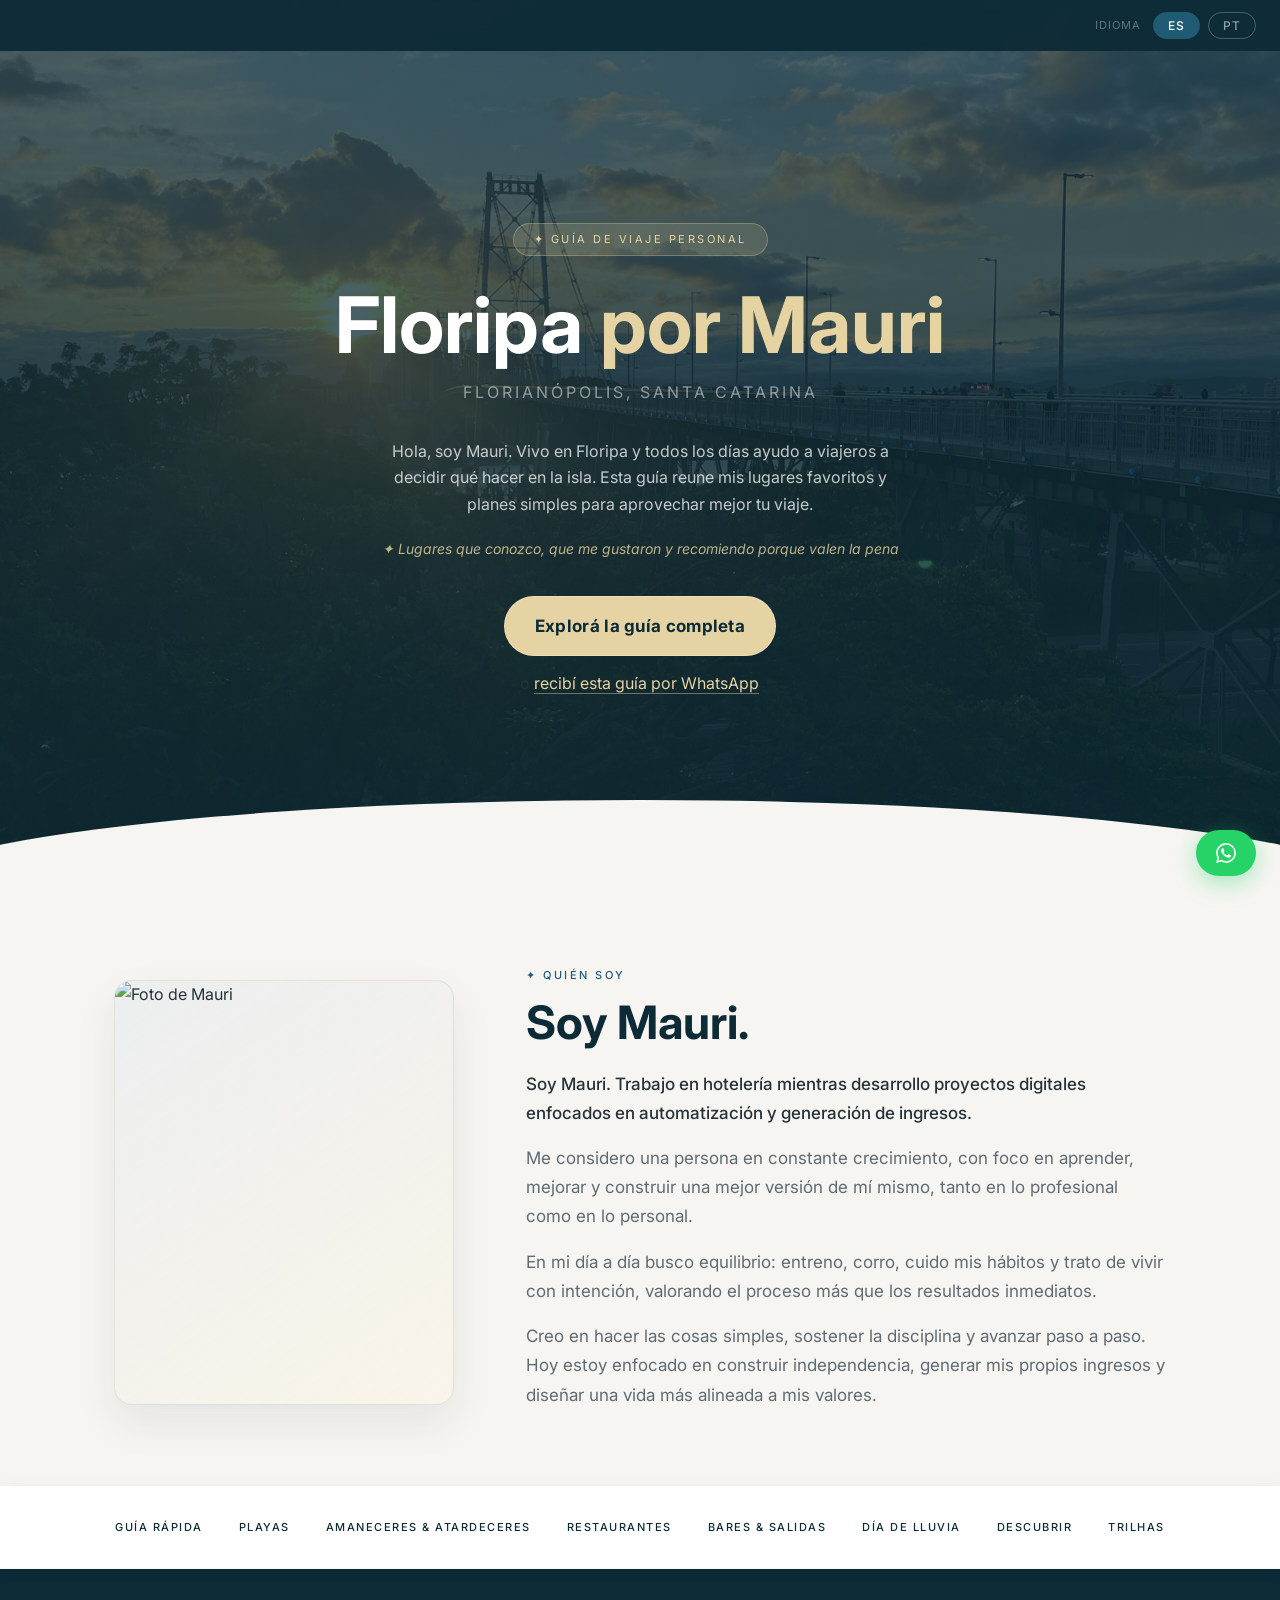
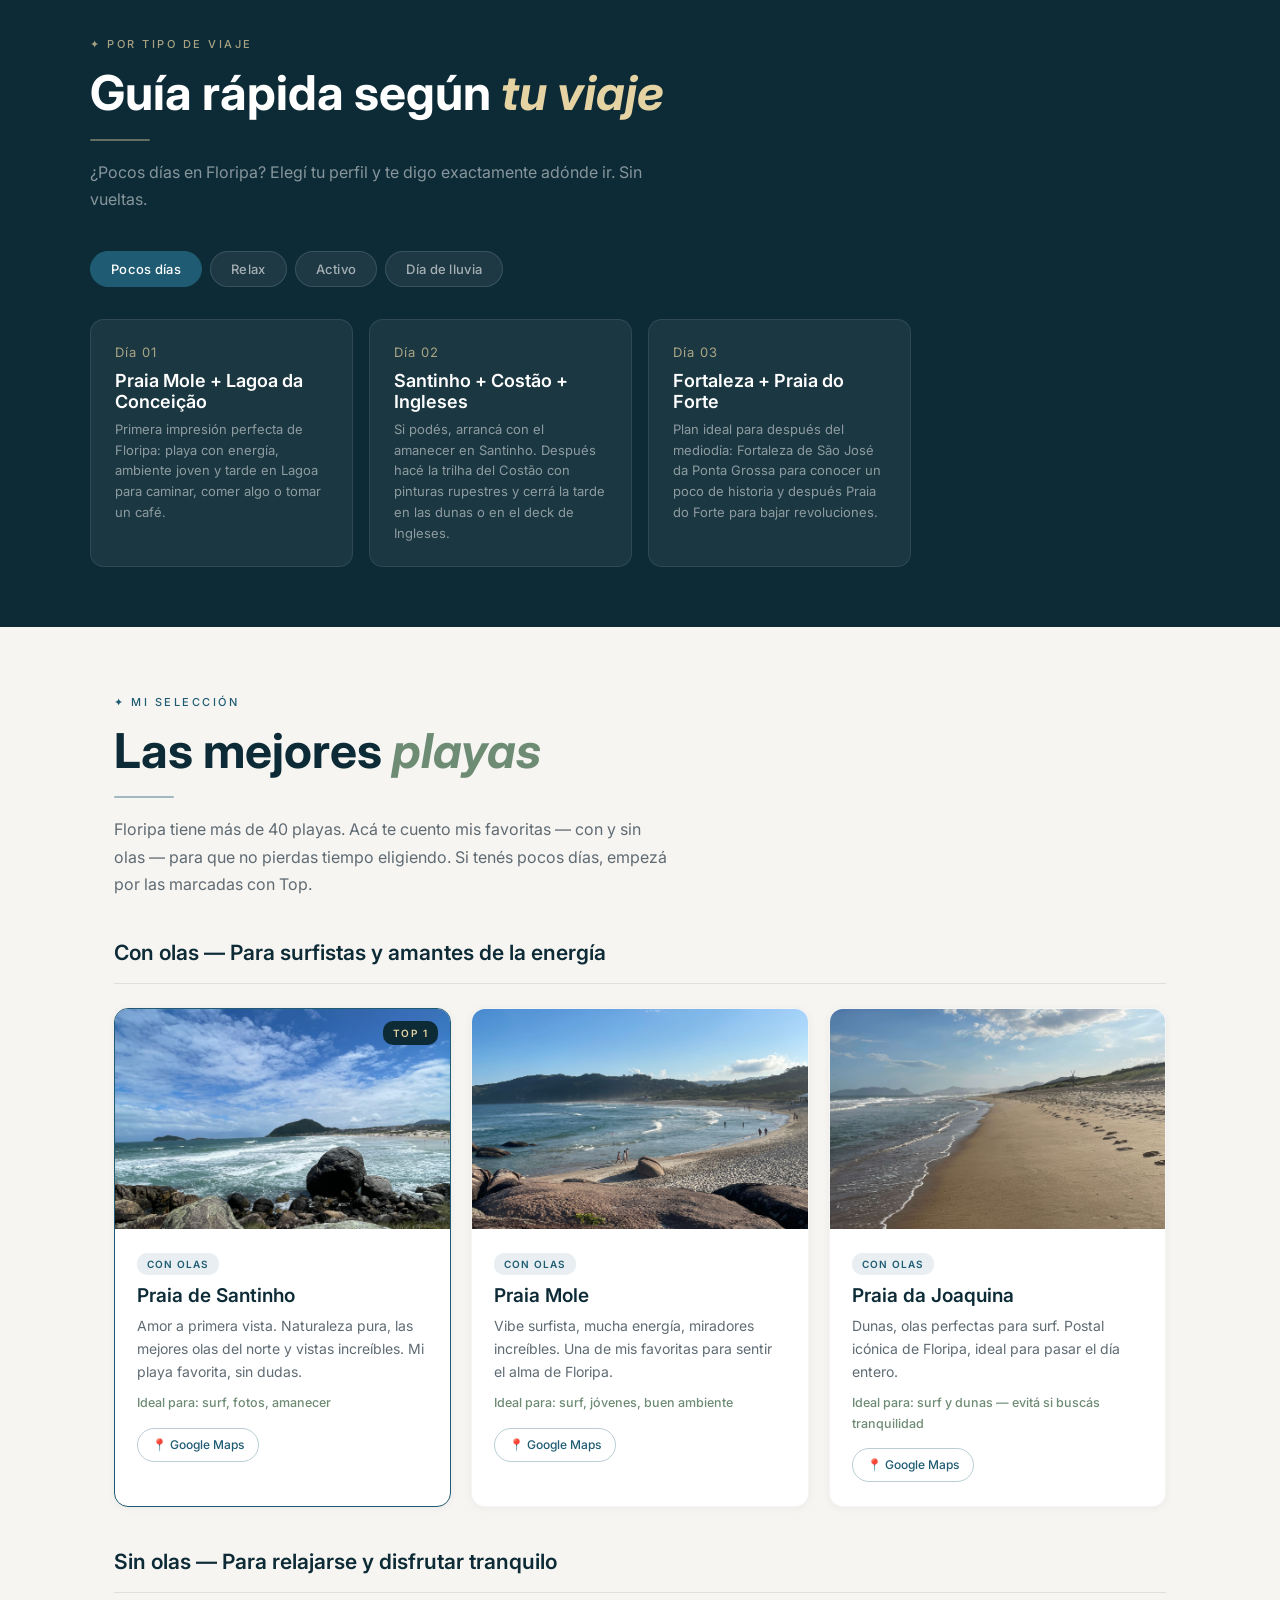
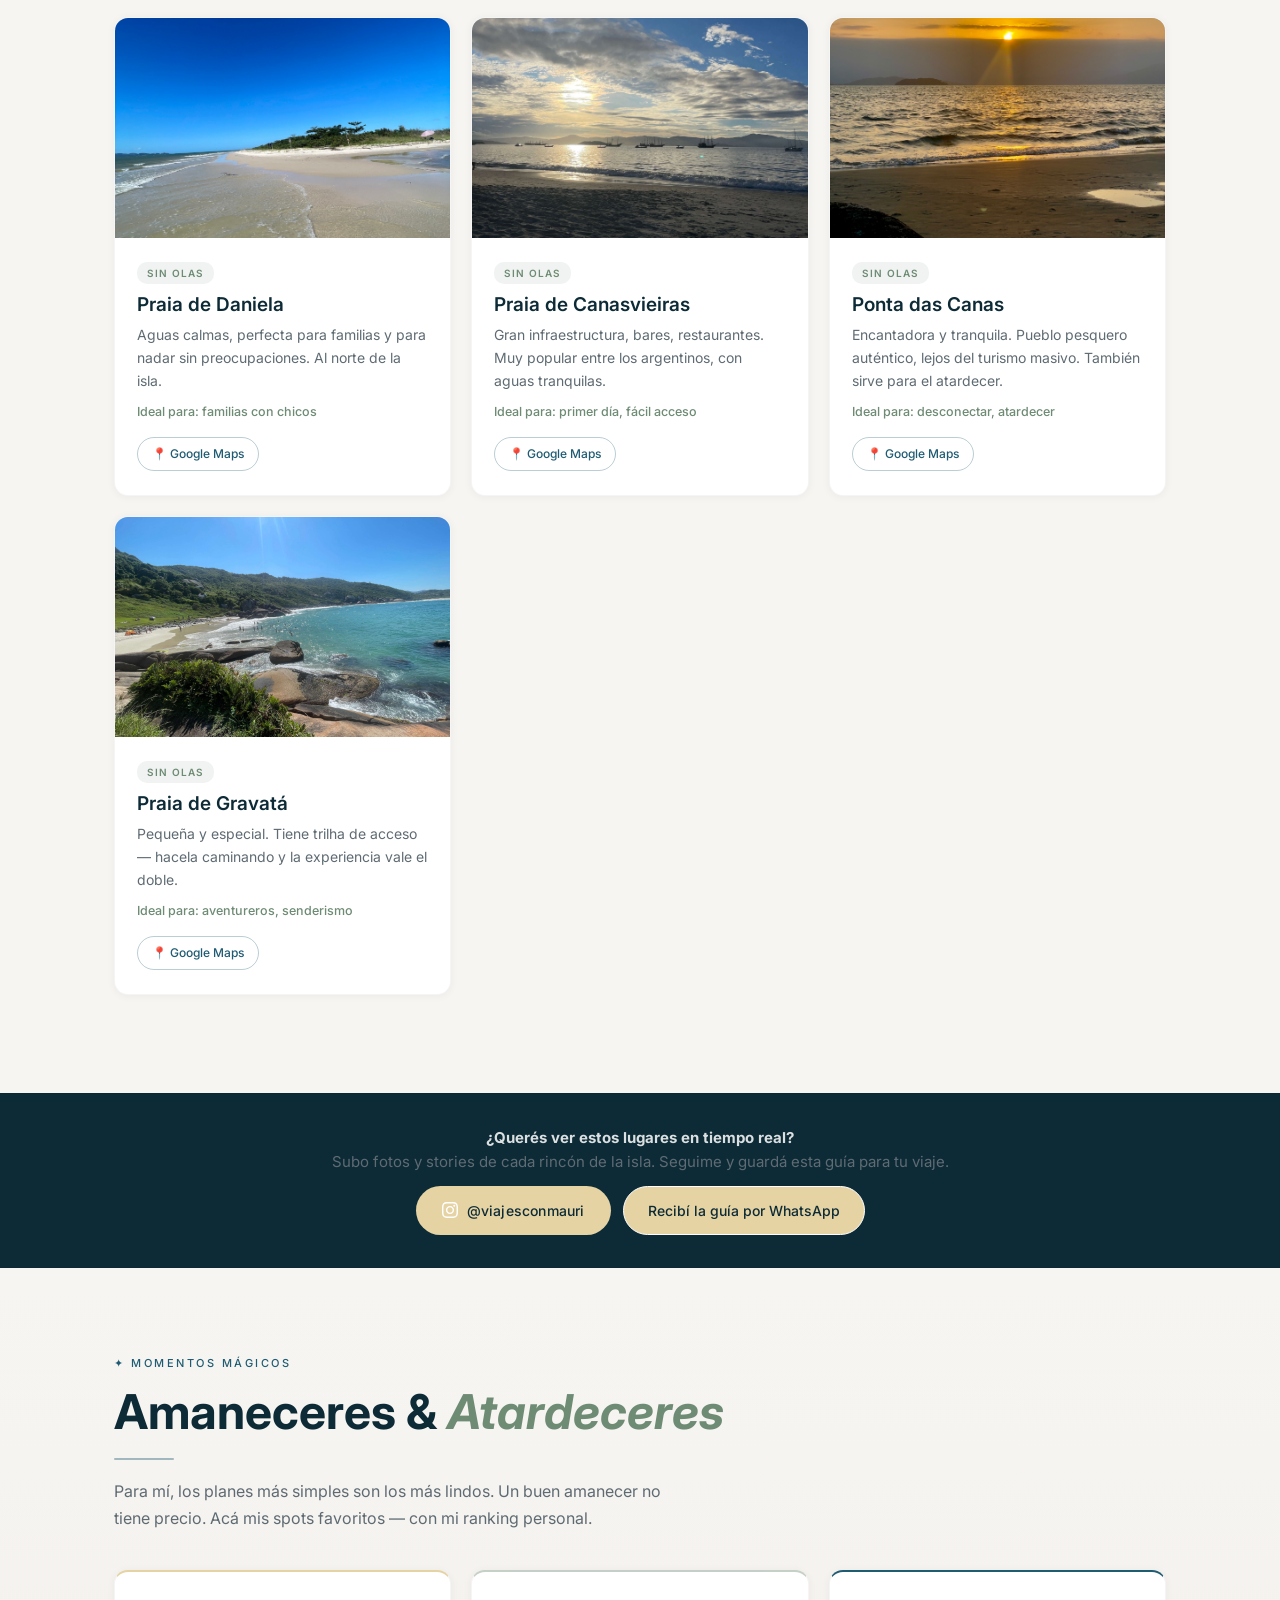
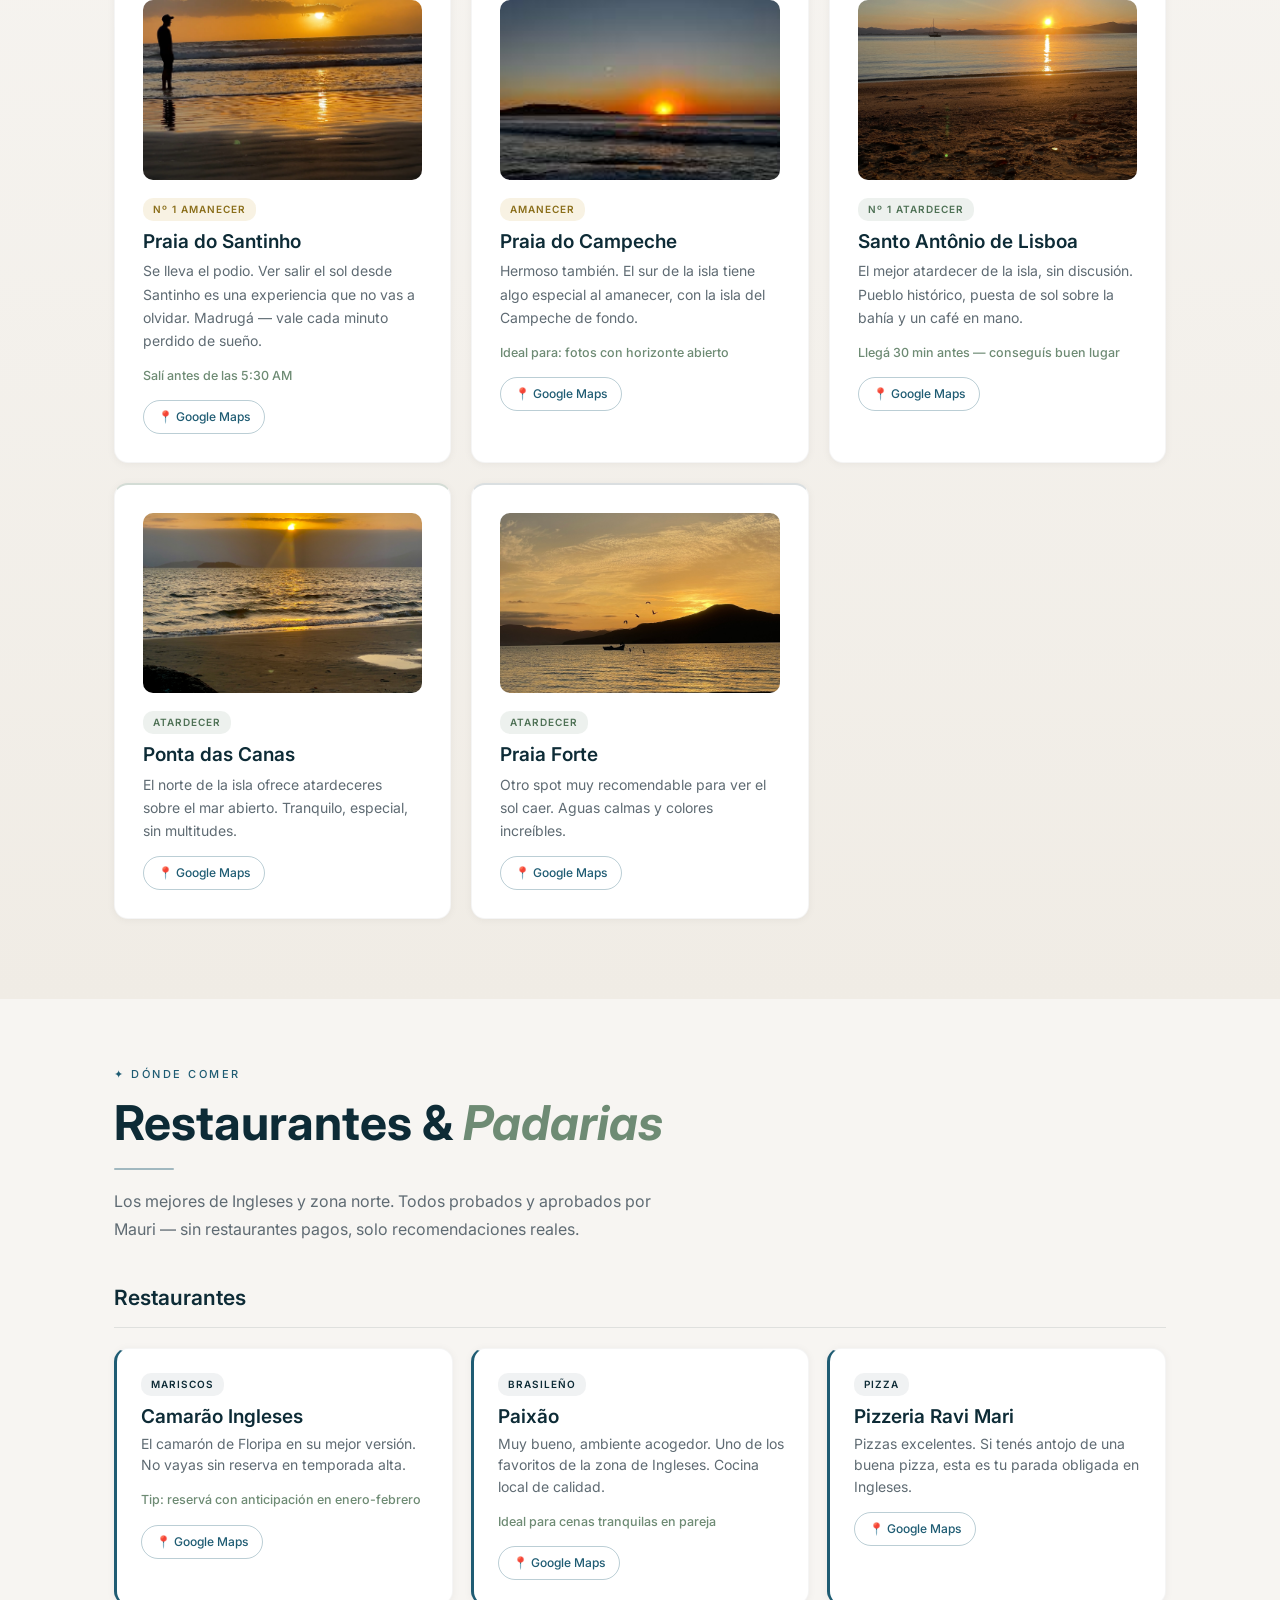
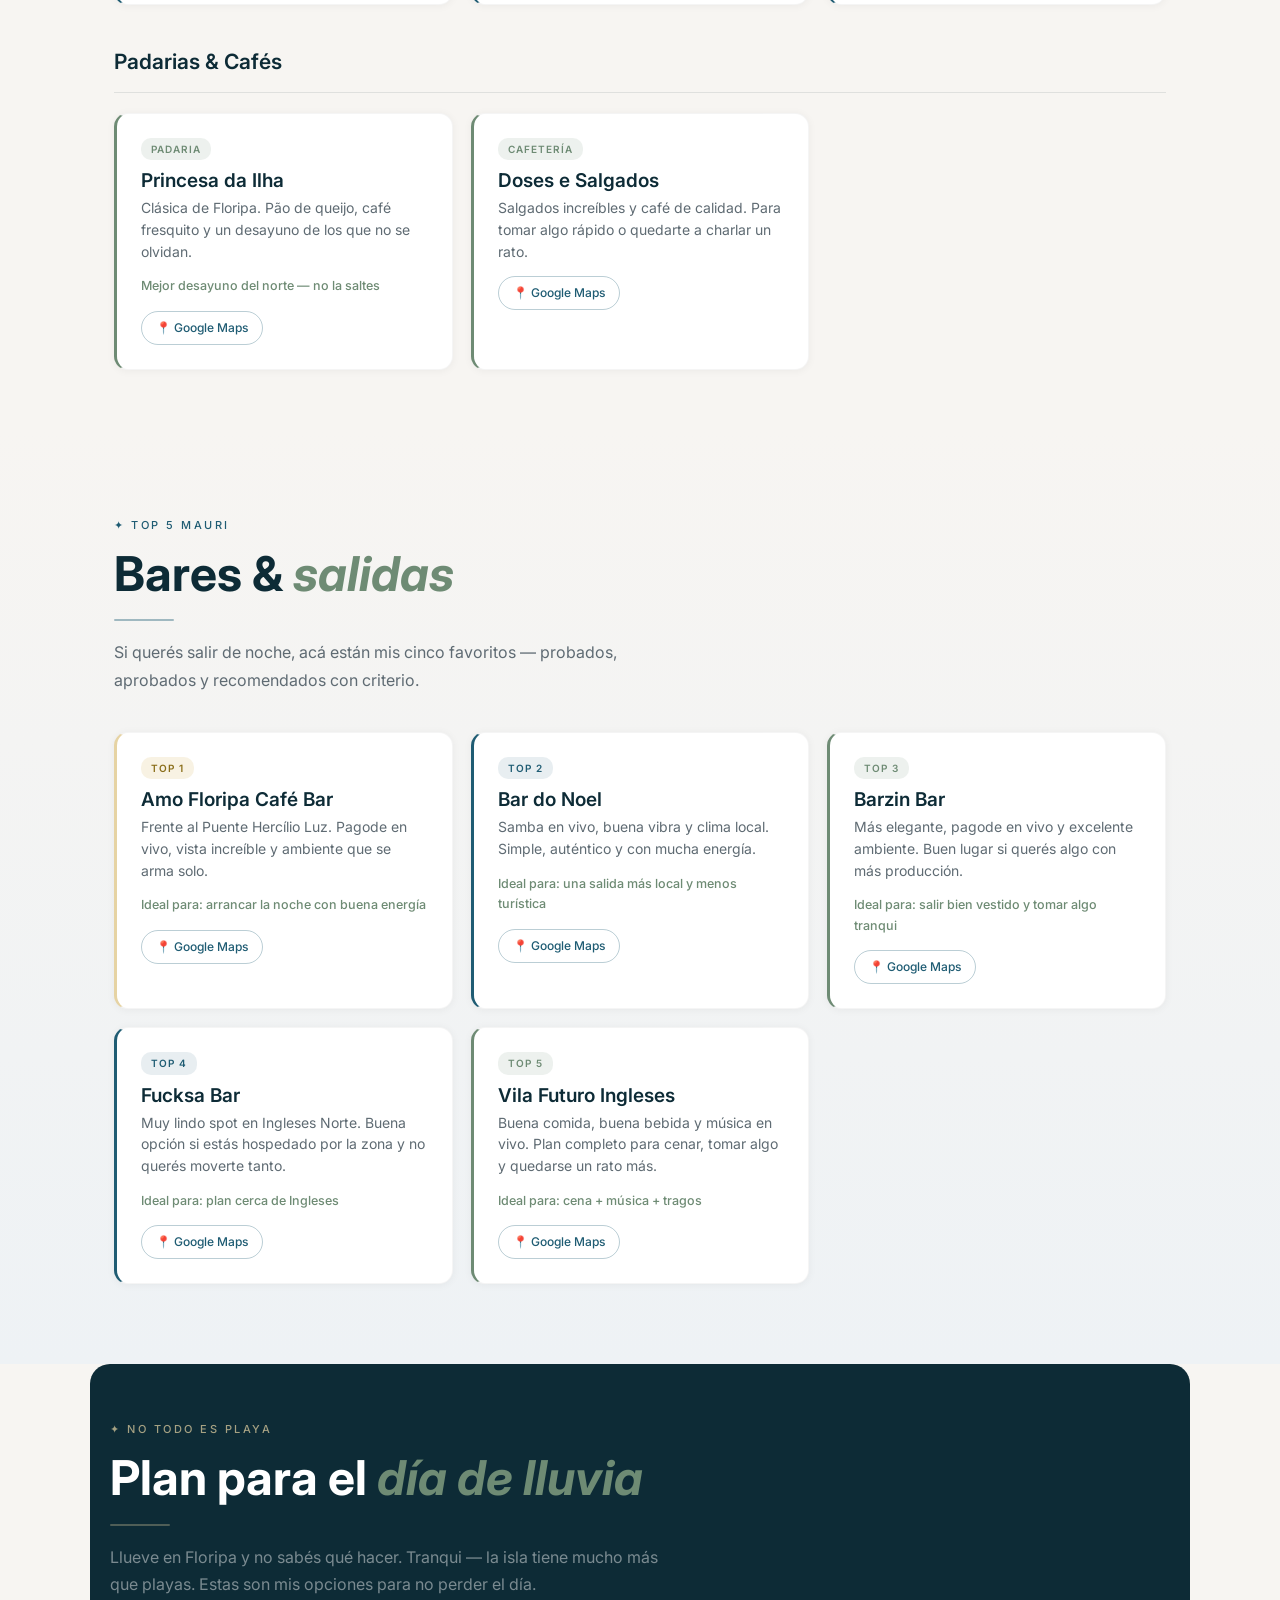
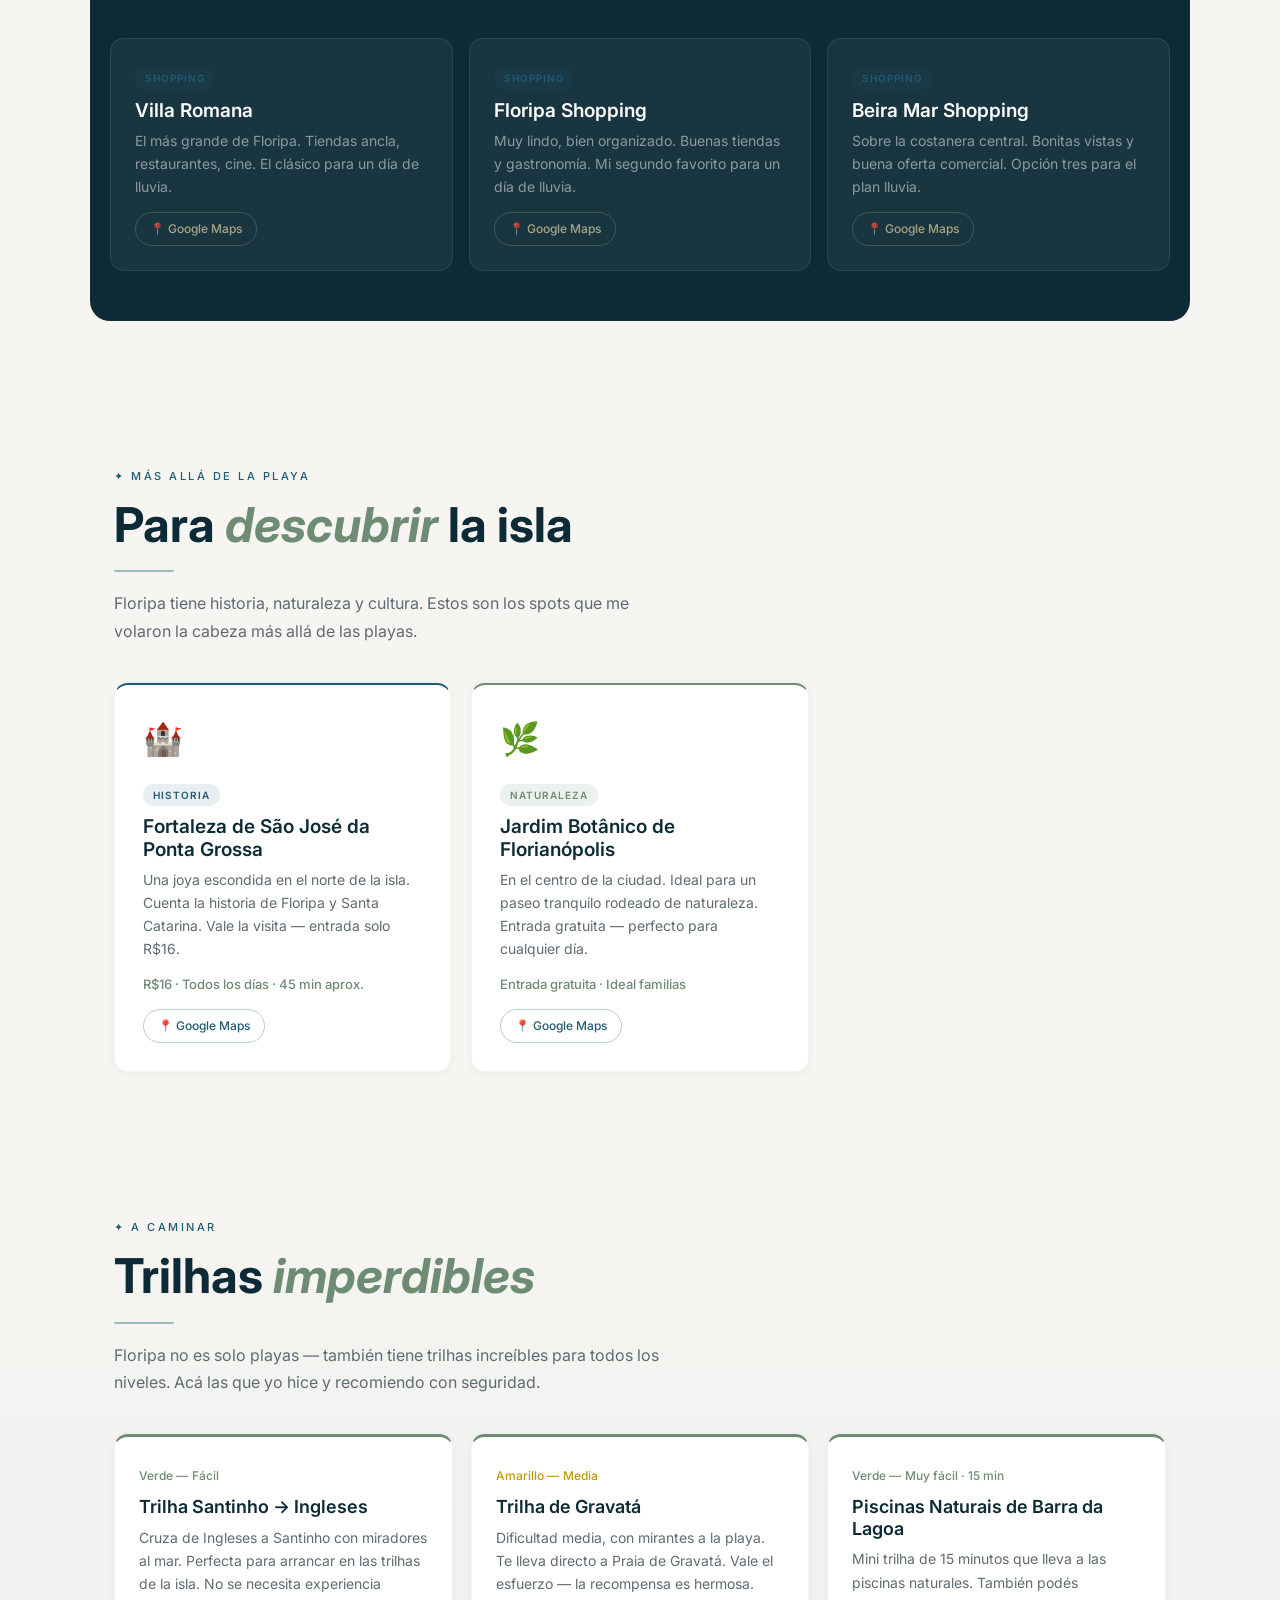
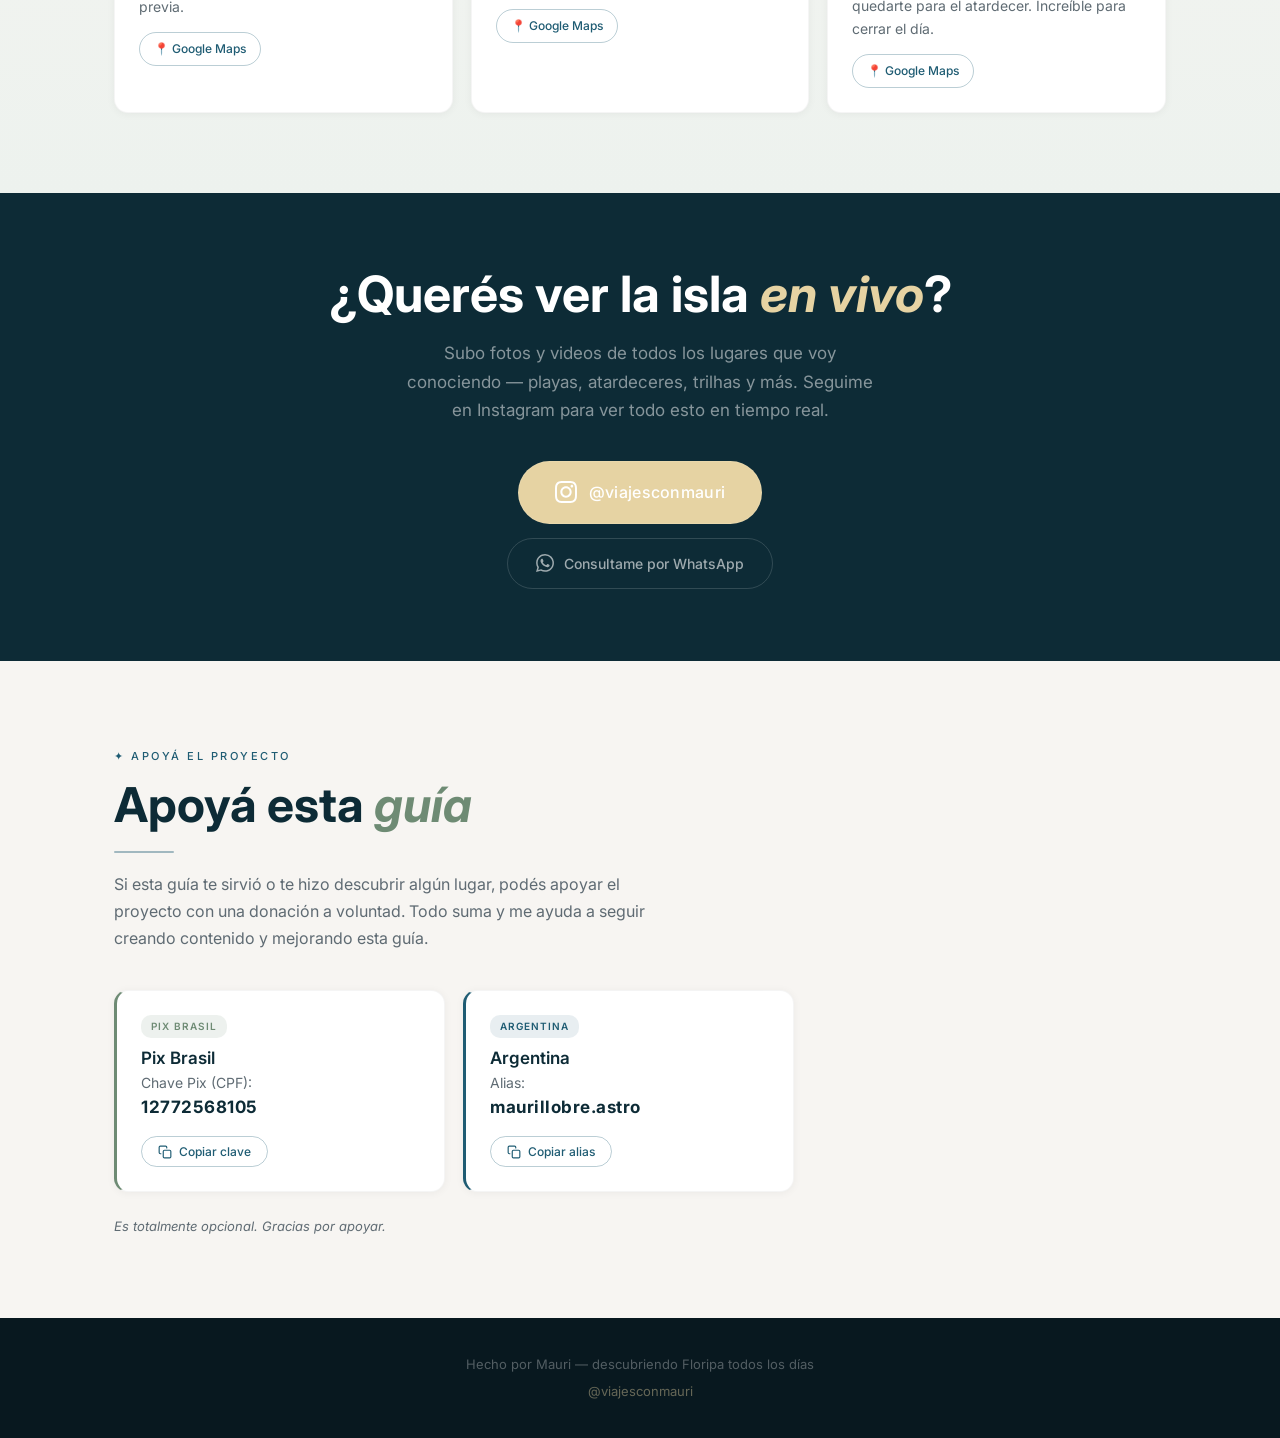
==== commit 1e69b601: "Add files via upload" ====
--- a/index.html
+++ b/index.html
@@ -1582,7 +1582,7 @@
 </div>
 
 <!-- ===== SOL ===== -->
-<div class="section-band section-band-warm">
+<div style="background: linear-gradient(180deg, var(--bg-light) 0%, #f0ece5 100%); padding: 20px 0;">
 <section id="sol">
   <div class="section-header">
     <span class="section-tag">
@@ -1801,7 +1801,7 @@
 </section>
 
 <!-- ===== BARES & SALIDAS ===== -->
-<div class="section-band section-band-cool">
+<div style="background: linear-gradient(180deg, var(--bg-light) 0%, #eef2f5 100%); padding: 20px 0;">
 <section id="bares">
   <div class="section-header">
     <span class="section-tag">
@@ -1896,7 +1896,7 @@
 </div>
 
 <!-- ===== DÍA DE LLUVIA ===== -->
-<div class="rain-wrap">
+<div style="padding: 0 0 80px;">
 <div class="rain-section">
   <div id="lluvia" class="section-header">
     <span class="section-tag">
@@ -2004,7 +2004,7 @@
 </section>
 
 <!-- ===== TRILHAS ===== -->
-<div class="section-band section-band-green">
+<div style="background: linear-gradient(180deg, var(--bg-light) 0%, #edf2ee 100%); padding: 20px 0;">
 <section id="trilhas">
   <div class="section-header">
     <span class="section-tag">
@@ -2082,7 +2082,7 @@
 </div>
 
 <!-- ===== DONACIÓN ===== -->
-<section id="donacion" style="max-width:1100px; margin:0 auto; padding:var(--section-y) var(--section-x);">
+<section id="donacion" style="max-width:1100px; margin:0 auto; padding:80px 24px;">
   <div class="section-header">
     <span class="section-tag">
       <span data-lang="es">✦ Apoyá el proyecto</span>
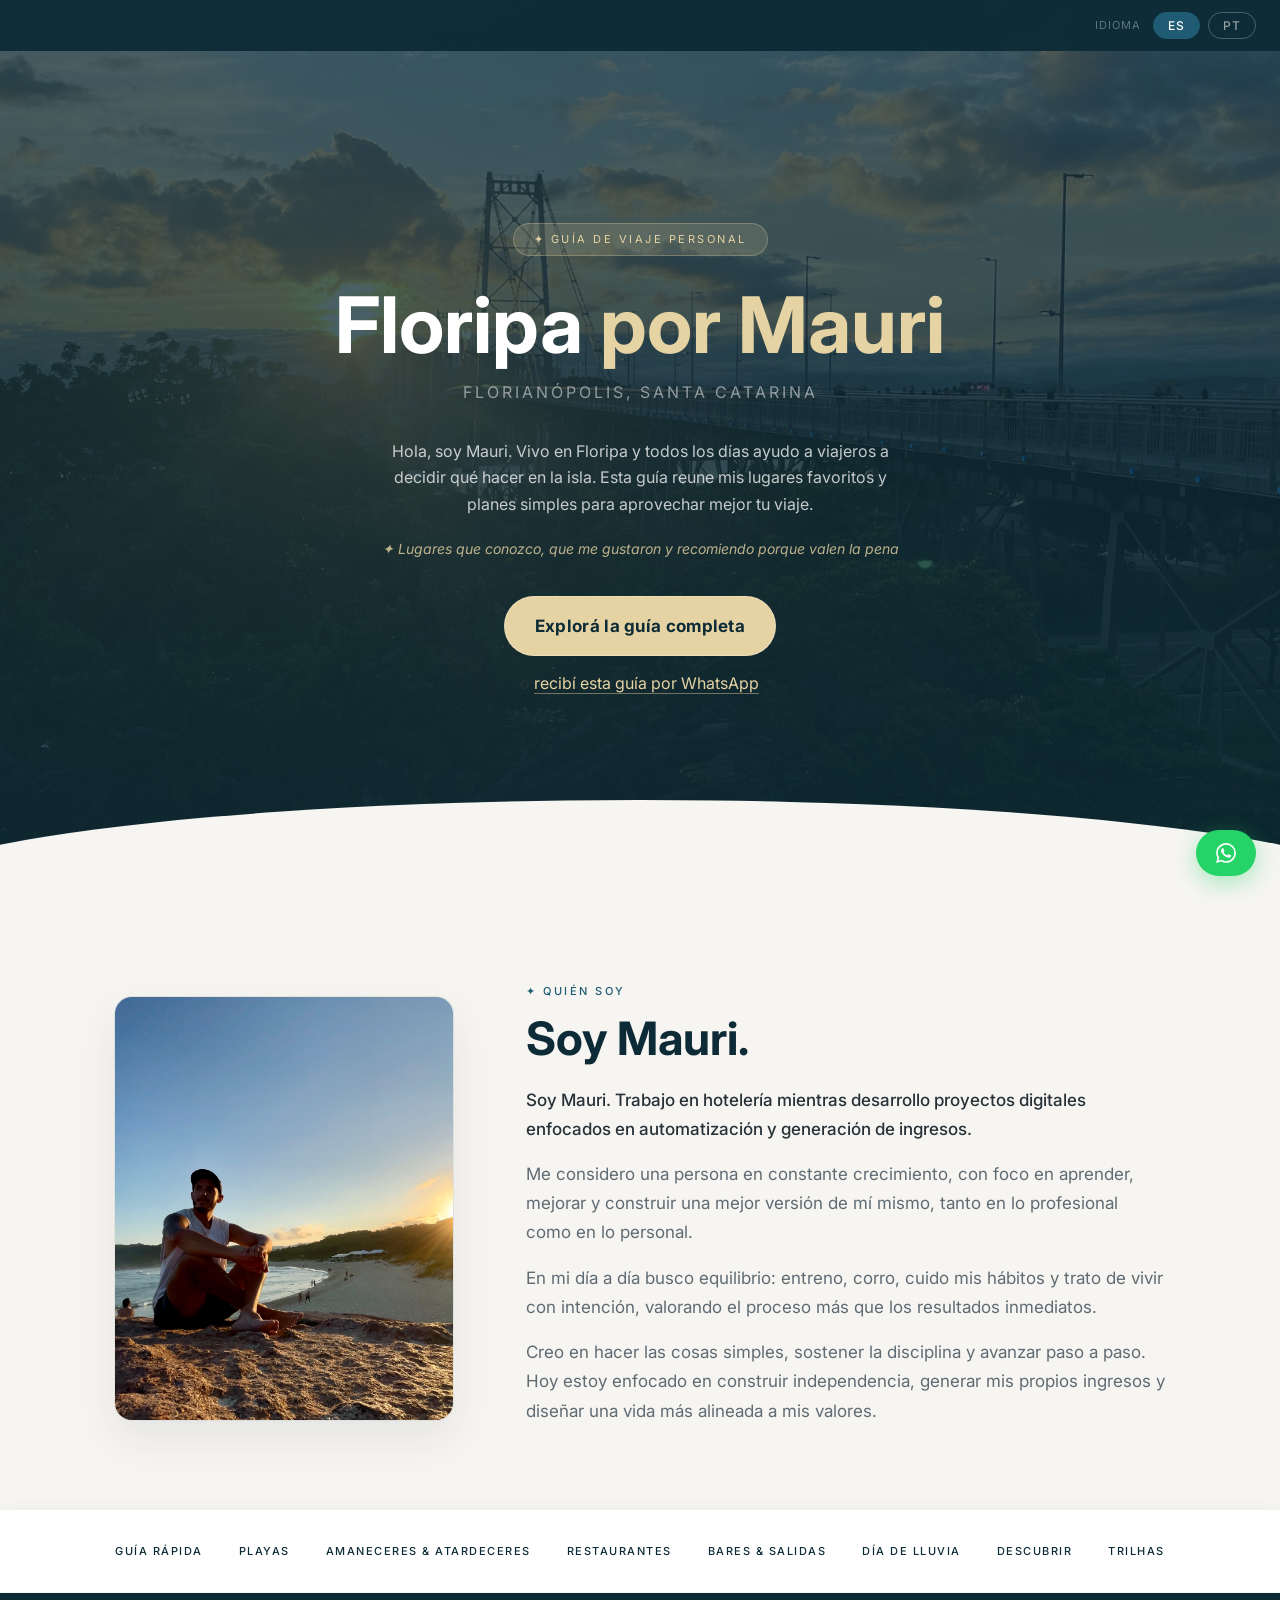
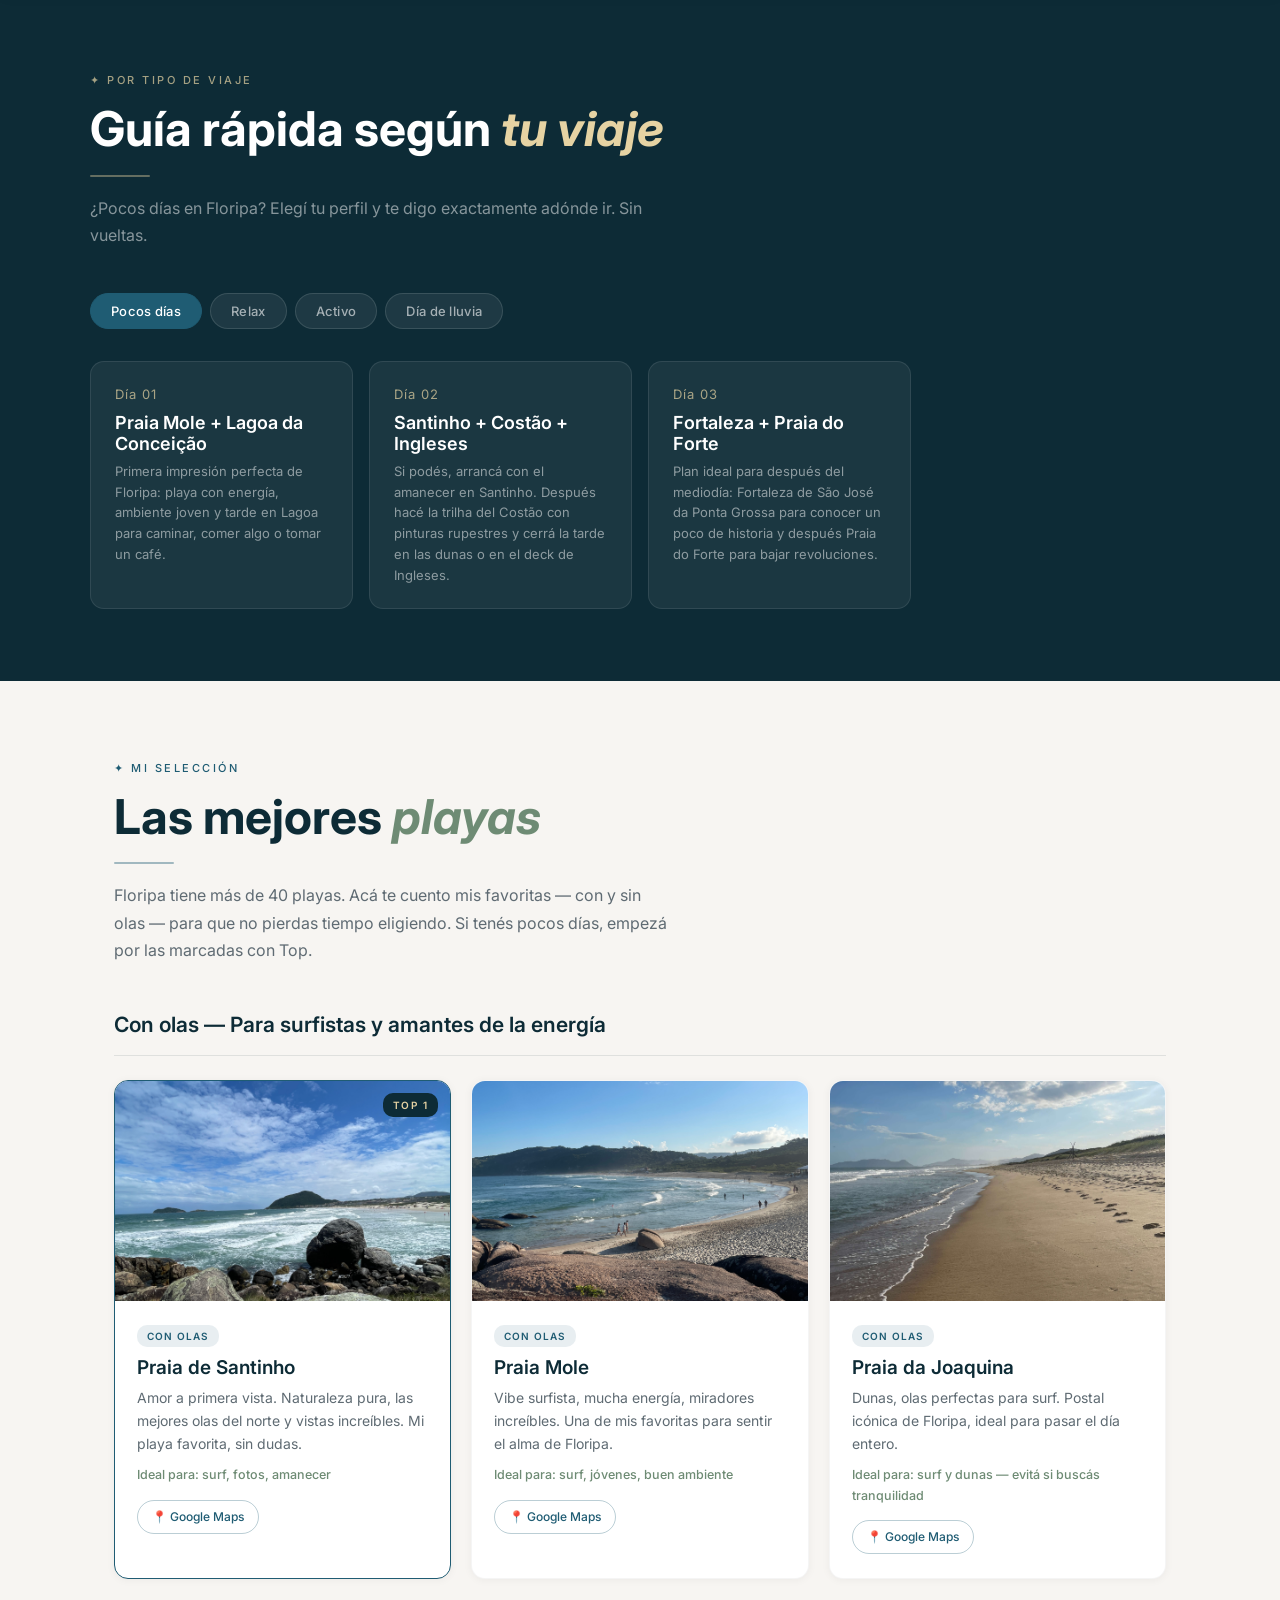
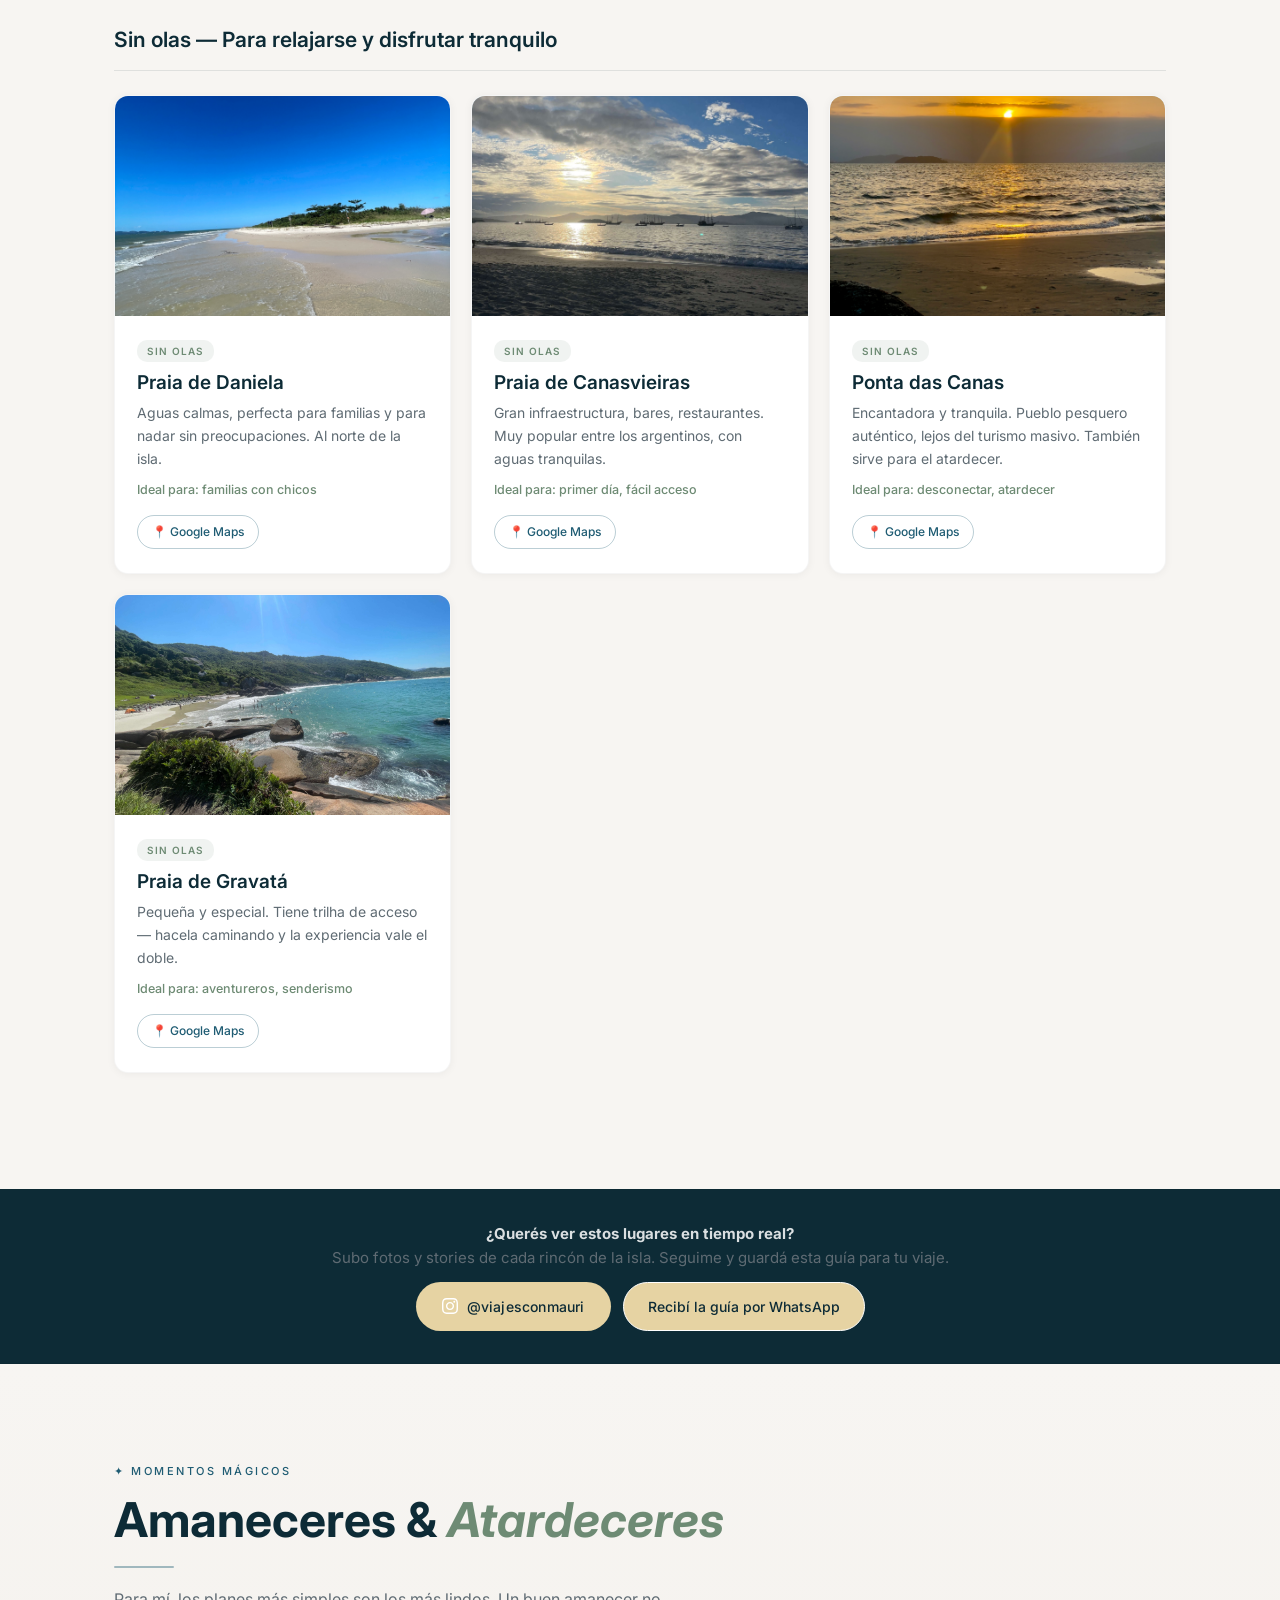
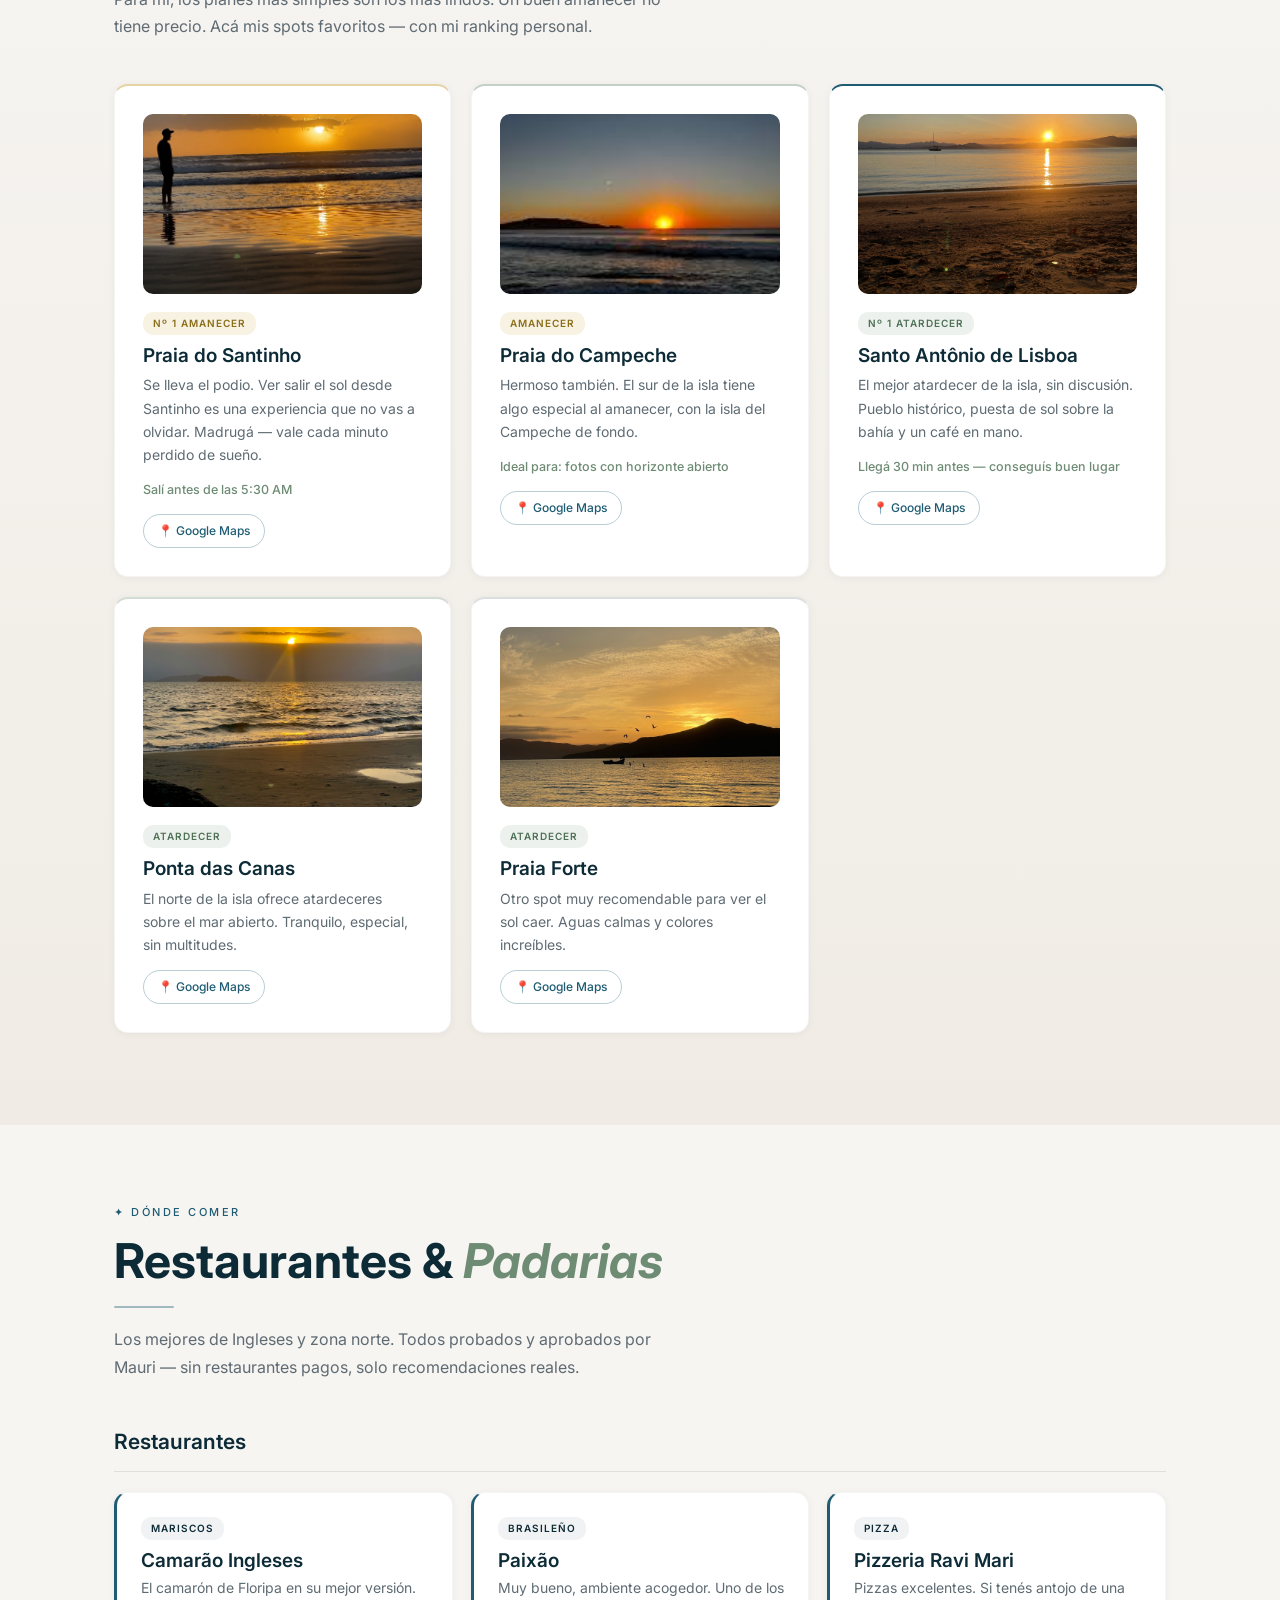
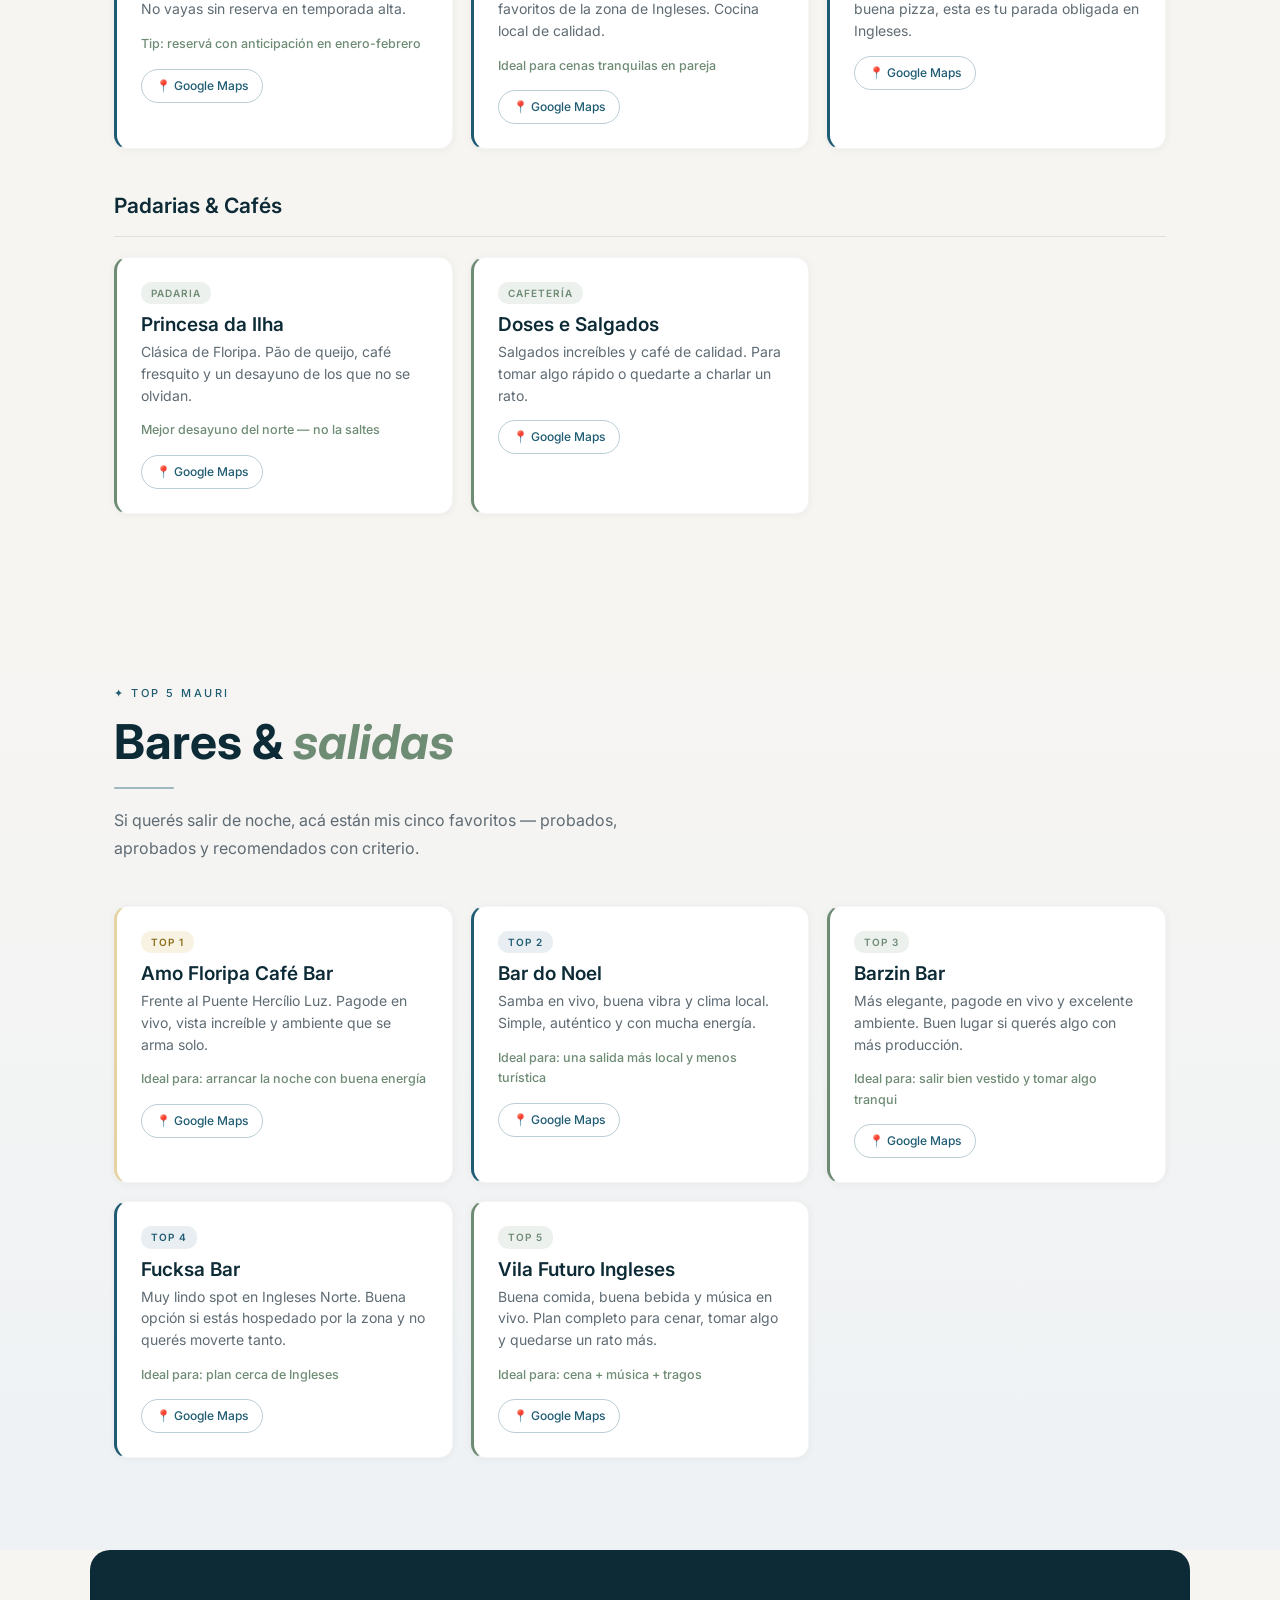
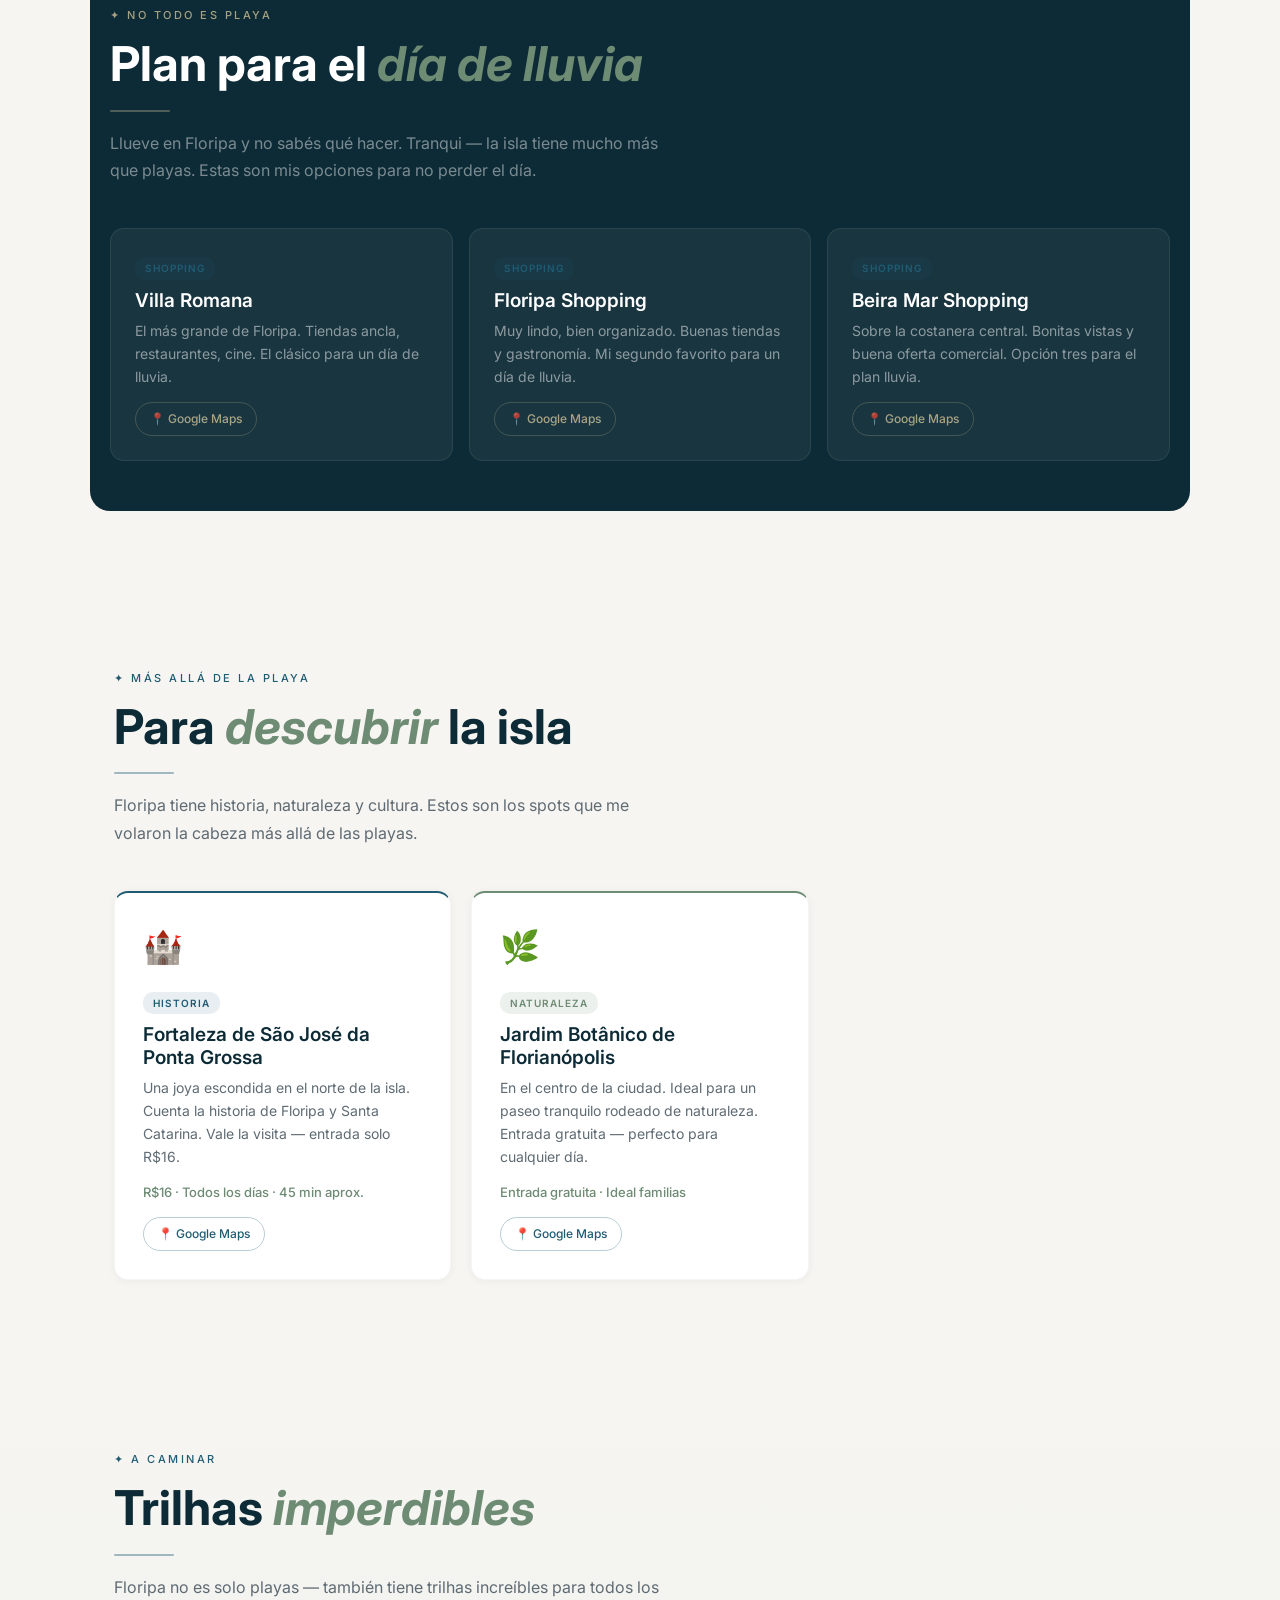
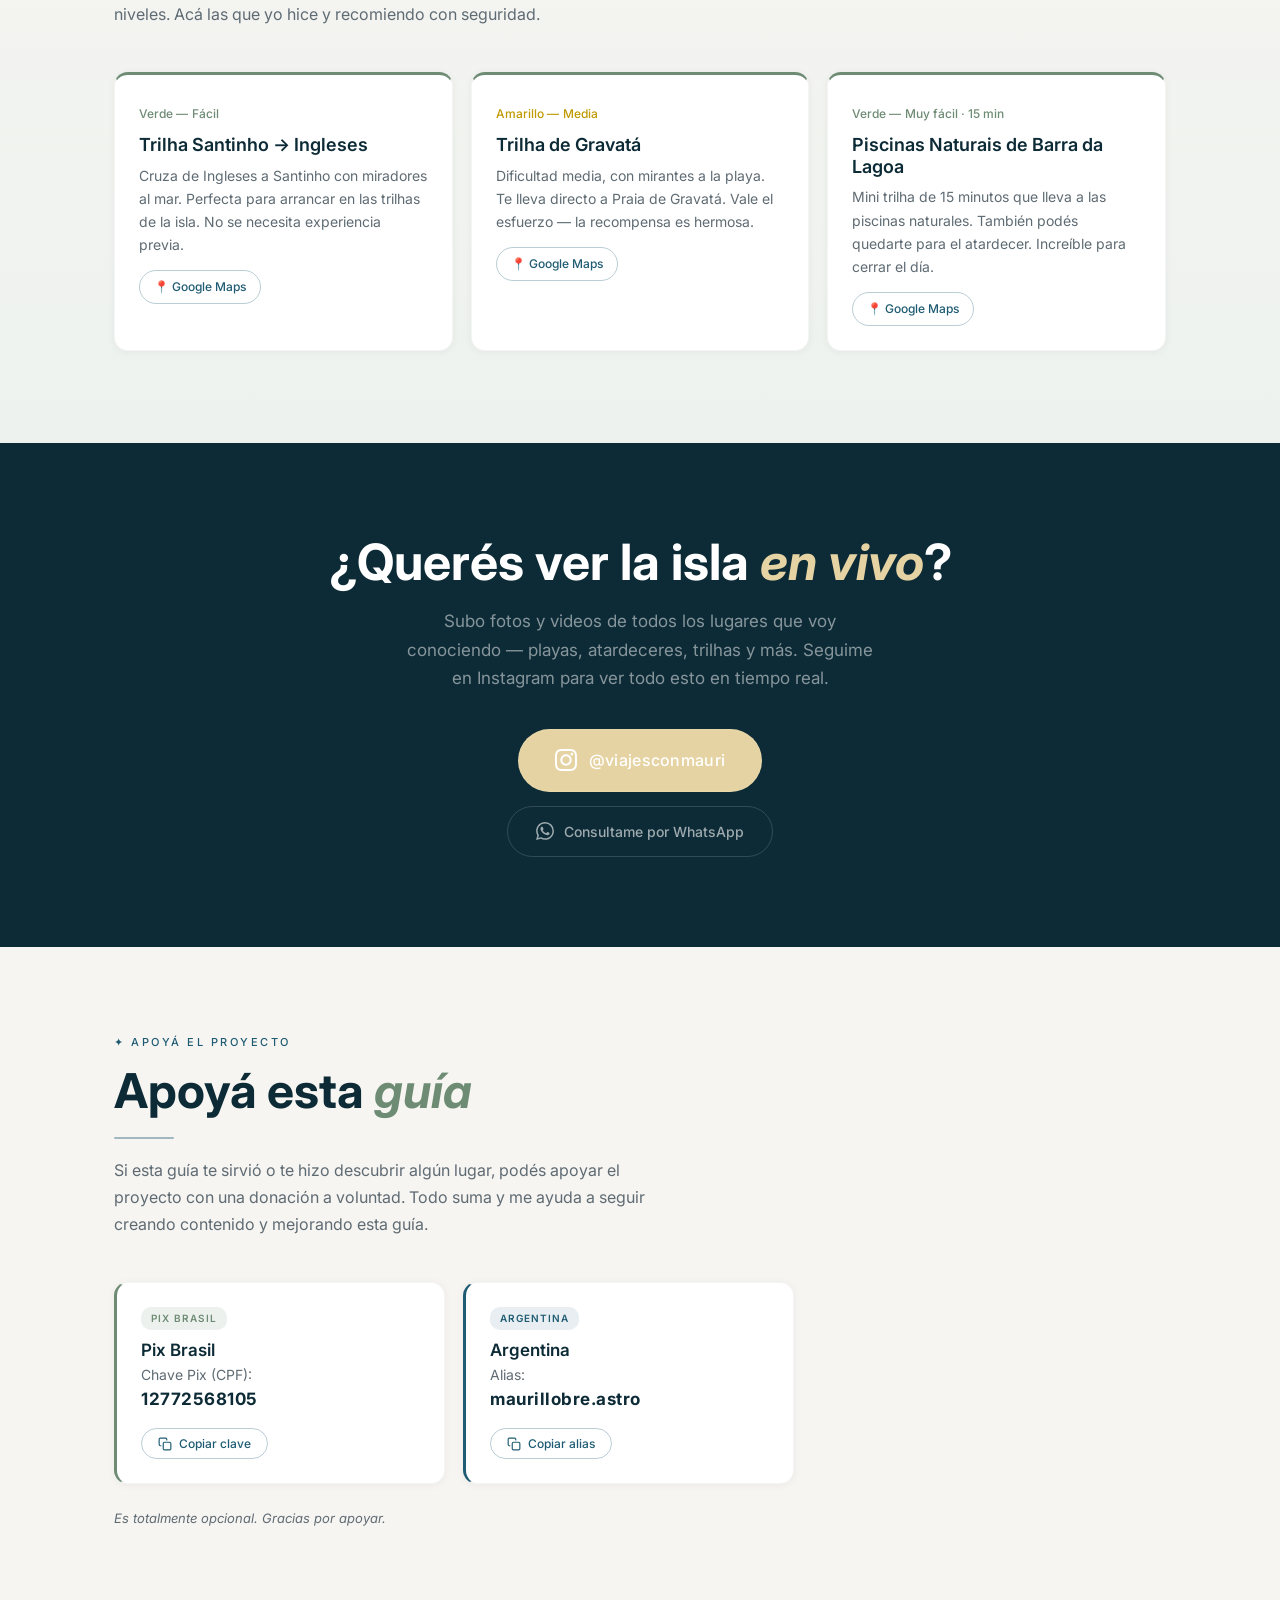
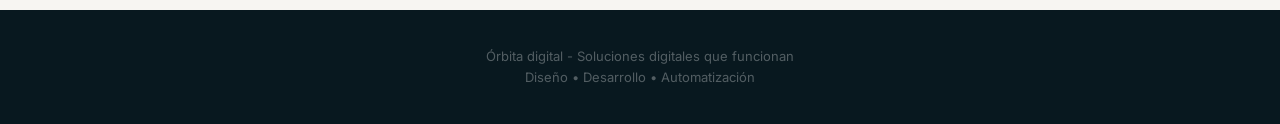
==== commit 78ee22f2: "Add files via upload" ====
--- a/index.html
+++ b/index.html
@@ -16,8 +16,6 @@
     --text-muted: #5f6b73;
     --white: #ffffff;
     --accent-sand: #E6D3A3;
-    --section-y: 60px;
-    --section-x: 24px;
   }
 
   * { margin: 0; padding: 0; box-sizing: border-box; }
@@ -258,13 +256,13 @@
 
   /* SECTIONS */
   section {
-    padding: var(--section-y) var(--section-x);
+    padding: 72px 24px;
     max-width: 1100px;
     margin: 0 auto;
   }
 
   .section-header {
-    margin-bottom: 38px;
+    margin-bottom: 44px;
   }
 
   .section-tag {
@@ -310,8 +308,8 @@
 
   /* ABOUT */
   .about-section {
-    padding-top: var(--section-y);
-    padding-bottom: var(--section-y);
+    padding-top: 76px;
+    padding-bottom: 68px;
   }
 
   .about-wrap {
@@ -378,7 +376,7 @@
   /* ---- QUICK GUIDE SECTION (NEW) ---- */
   .quick-guide {
     background: var(--deep-blue);
-    padding: var(--section-y) var(--section-x);
+    padding: 72px 24px;
   }
 
   .quick-guide-inner {
@@ -533,27 +531,7 @@
 
   /* BEACH CARDS */
   .beach-group {
-    margin-bottom: 38px;
-  }
-
-  .section-band {
-    padding: 0;
-  }
-
-  .section-band-warm {
-    background: linear-gradient(180deg, var(--bg-light) 0%, #f0ece5 100%);
-  }
-
-  .section-band-cool {
-    background: linear-gradient(180deg, var(--bg-light) 0%, #eef2f5 100%);
-  }
-
-  .section-band-green {
-    background: linear-gradient(180deg, var(--bg-light) 0%, #edf2ee 100%);
-  }
-
-  .rain-wrap {
-    padding: 0 0 var(--section-y);
+    margin-bottom: 44px;
   }
 
   .beach-group-title {
@@ -920,7 +898,7 @@
   /* INSTAGRAM CTA */
   .cta-section {
     background: var(--deep-blue);
-    padding: 72px 24px;
+    padding: 90px 24px;
     text-align: center;
   }
 
@@ -1067,8 +1045,7 @@
     nav { top: 40px; gap: 5px; padding: 14px; }
     nav a { font-size: 10px; padding: 6px 10px; }
     .rain-section { padding: 36px 20px; border-radius: 0; }
-    :root { --section-y: 50px; --section-x: 16px; }
-    section { padding: var(--section-y) var(--section-x); }
+    section { padding: 56px 16px; }
     .section-header { margin-bottom: 34px; }
     .hero h1 { font-size: clamp(40px, 13vw, 58px); }
     .section-header h2 { font-size: clamp(28px, 9vw, 38px); }
@@ -1147,8 +1124,8 @@
 <section class="about-section" id="quien-soy">
   <div class="about-wrap">
     <div class="about-photo">
-      <img src="images/Portada.jpg" alt="Foto de Mauri">
-    </div>
+  <img src="images/Portada.jpg" alt="Foto de Mauri">
+</div>
     <div class="about-content">
       <span class="section-tag">
         <span data-lang="es">✦ Quién soy</span>
@@ -2173,12 +2150,12 @@
 
 <footer>
   <p>
-    <span data-lang="es">Hecho por Mauri — descubriendo Floripa todos los días</span>
-    <span data-lang="pt">Feito por Mauri — descobrindo Floripa todos os dias</span>
+    <span data-lang="es">Órbita digital - Soluciones digitales que funcionan</span>
+    <span data-lang="pt">Órbita Digital - Soluções digitais que funcionam</span>
   </p>
 
-  <p style="margin-top:6px; font-size:13px; opacity:0.6;">
-    <a href="https://instagram.com/viajesconmauri" target="_blank">@viajesconmauri</a>
+  <p <span data-lang="es">Diseño • Desarrollo • Automatización</span>
+    <span data-lang="pt">Design • Desenvolvimento • Automação</span>
   </p>
 </footer>
 
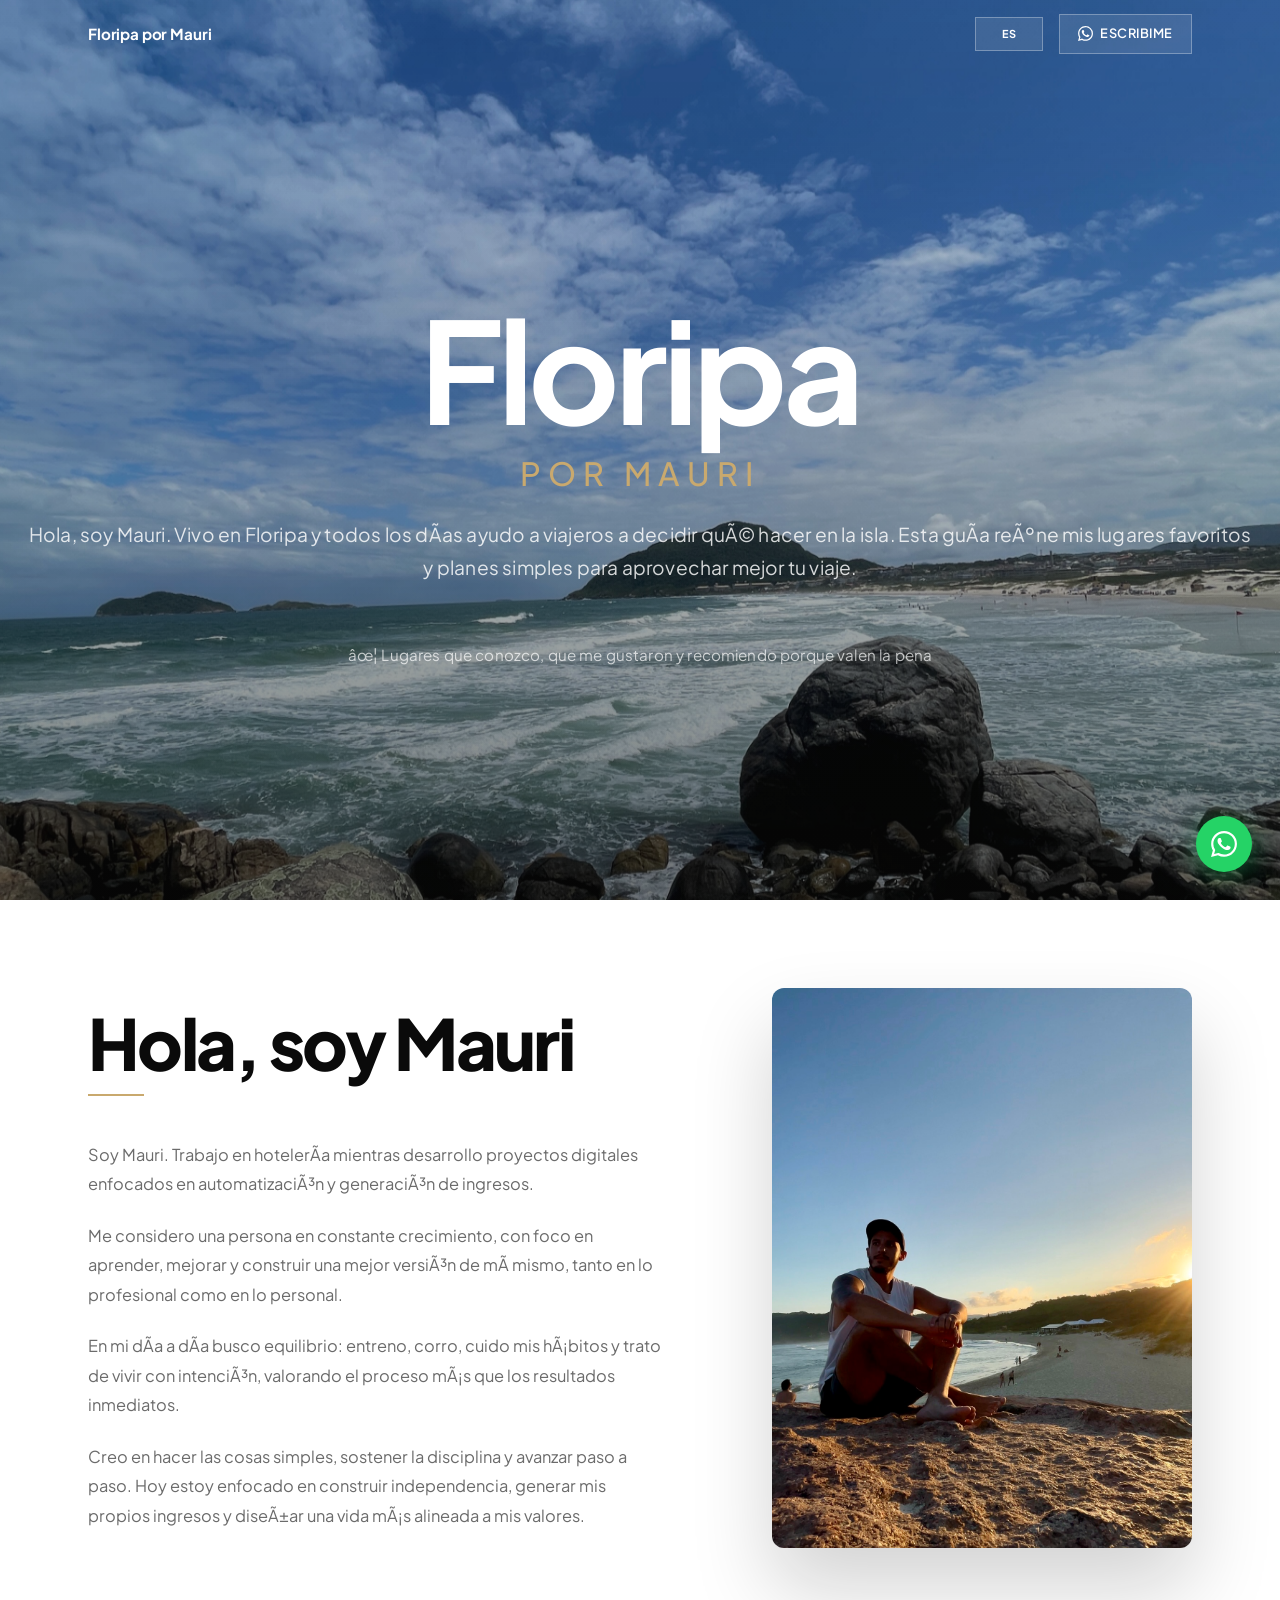
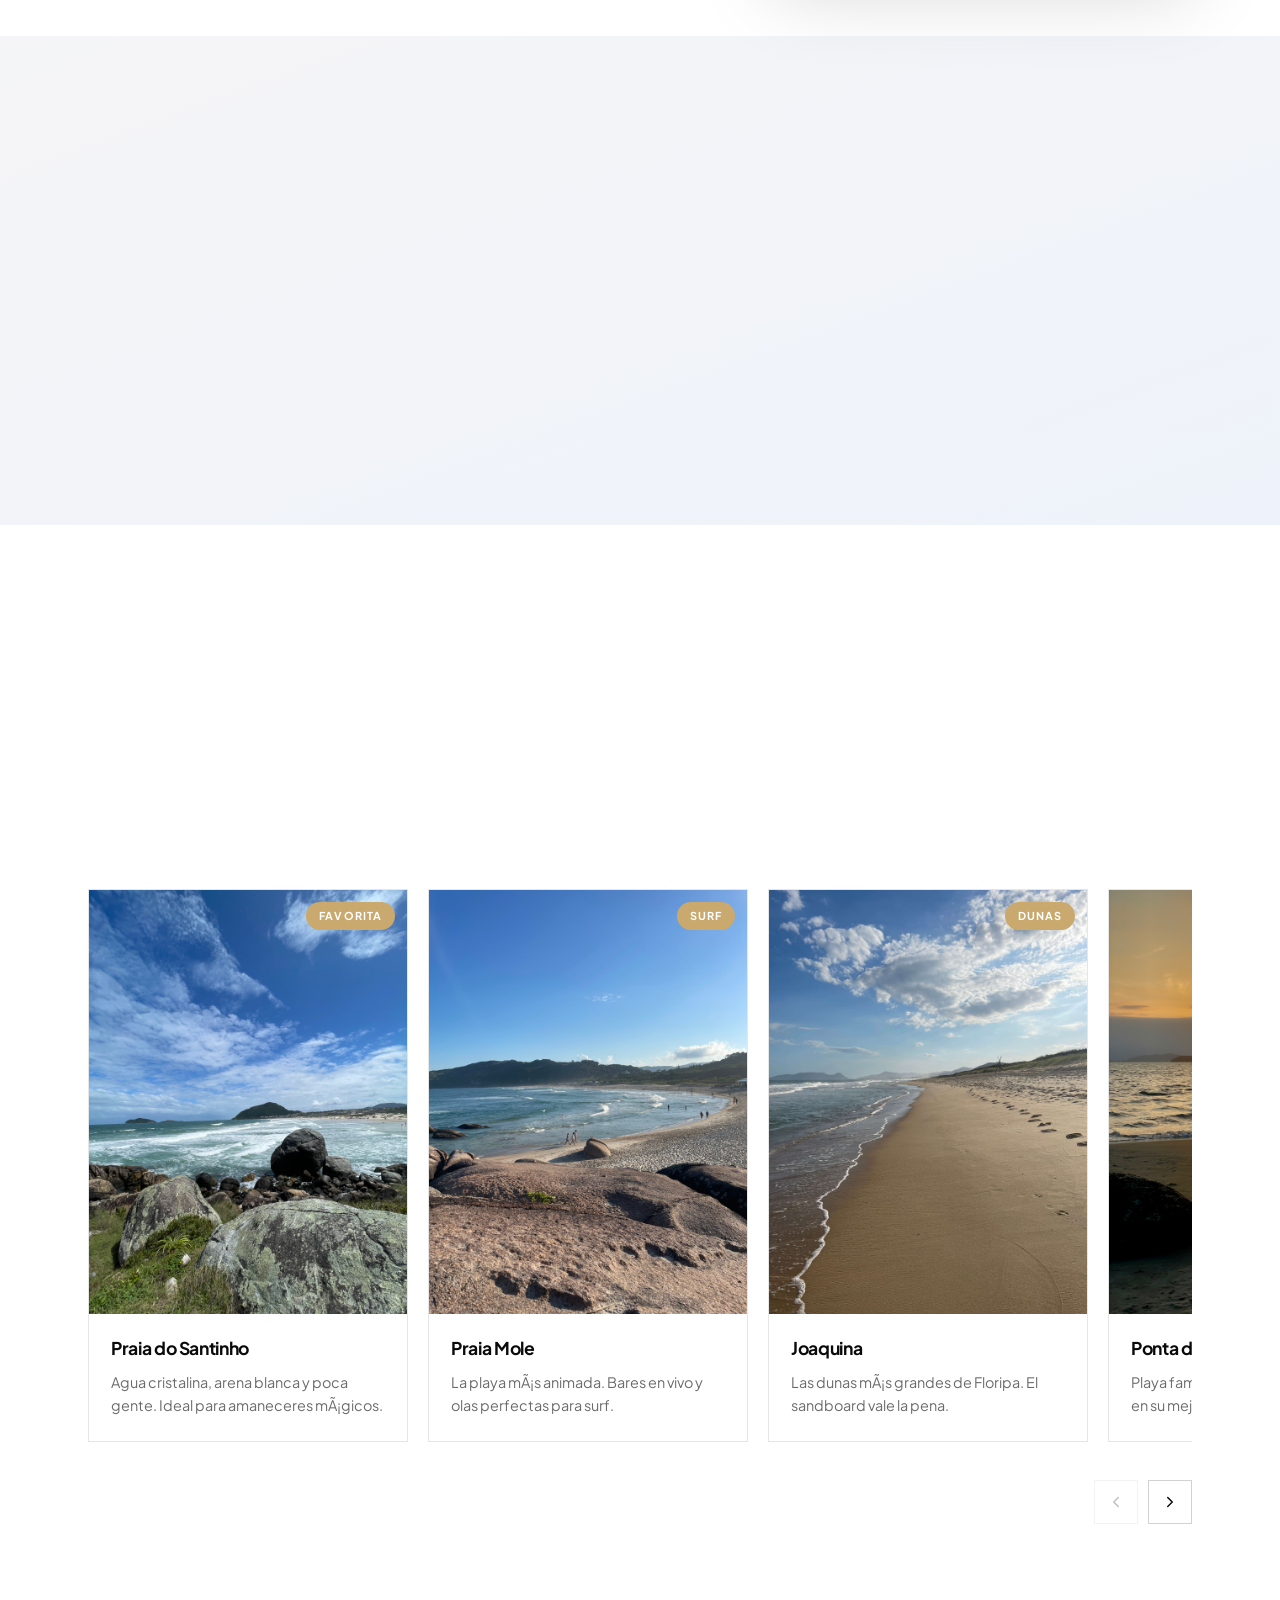
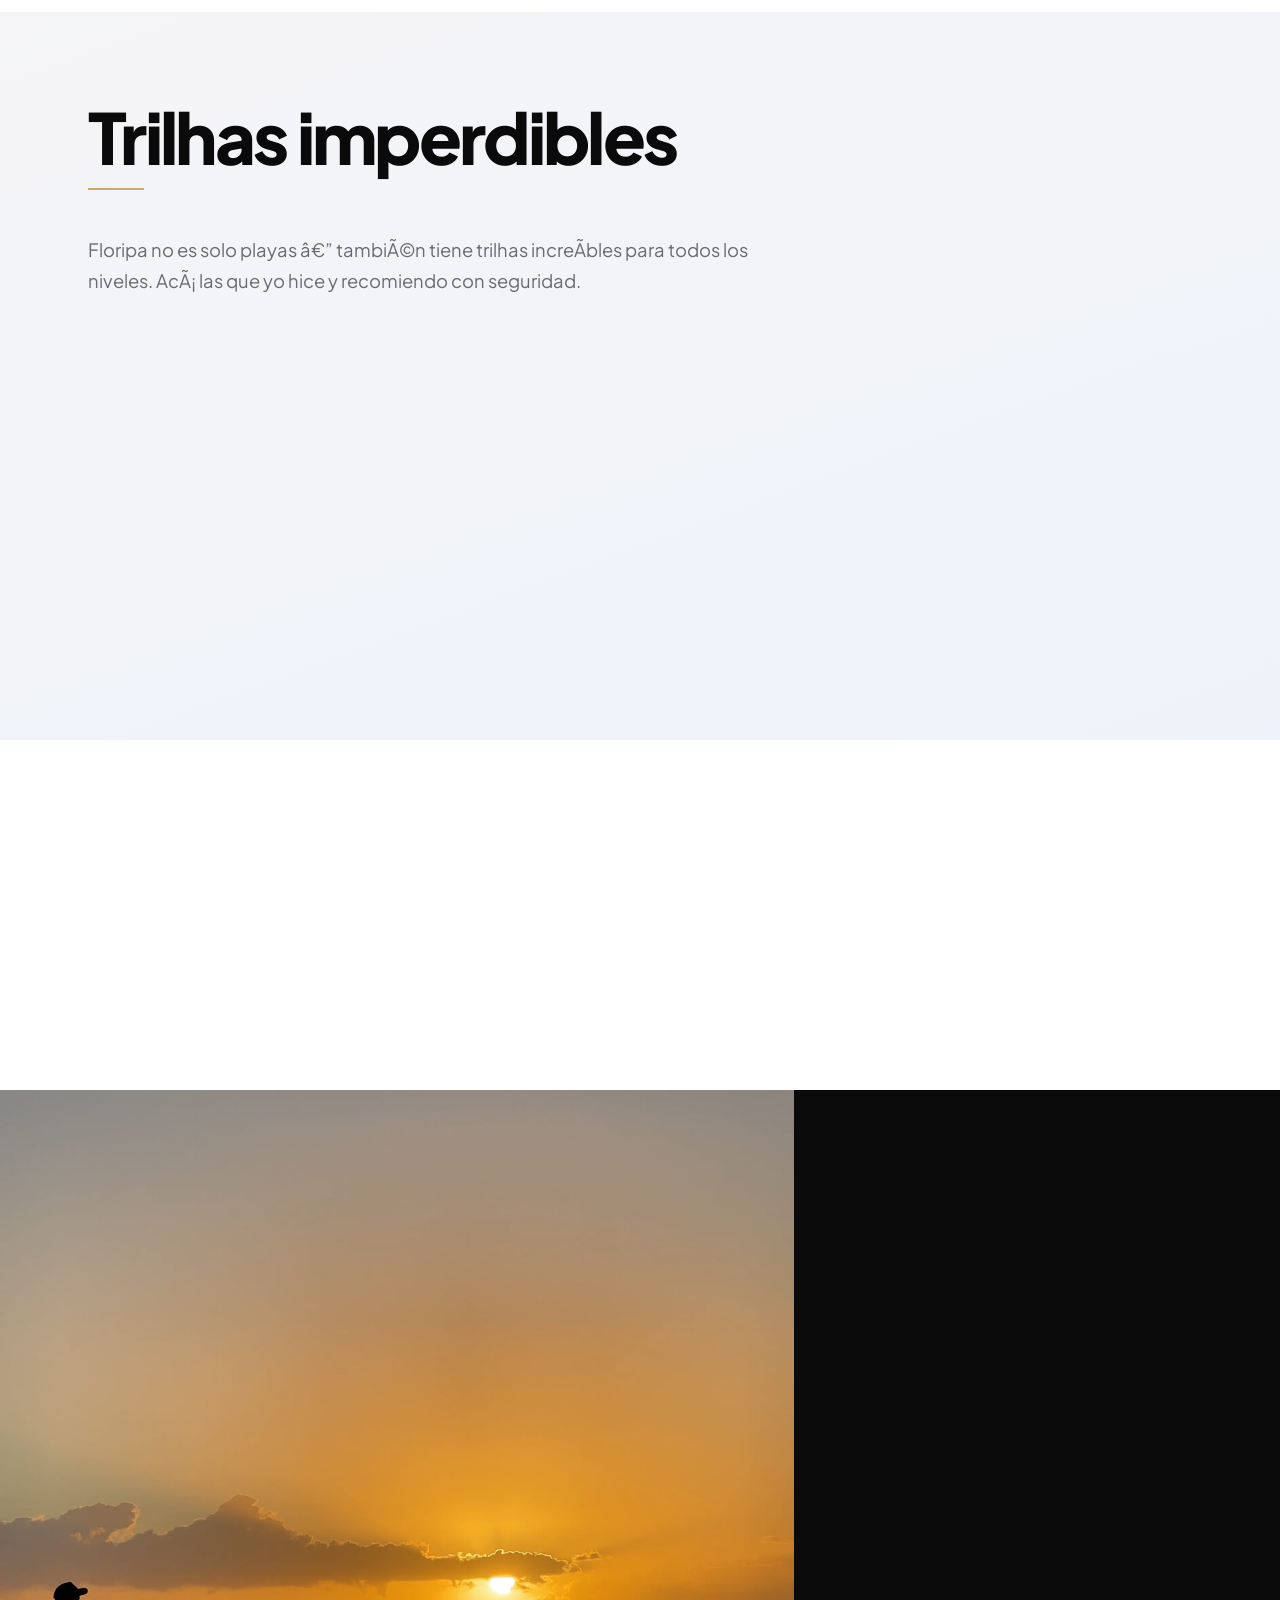
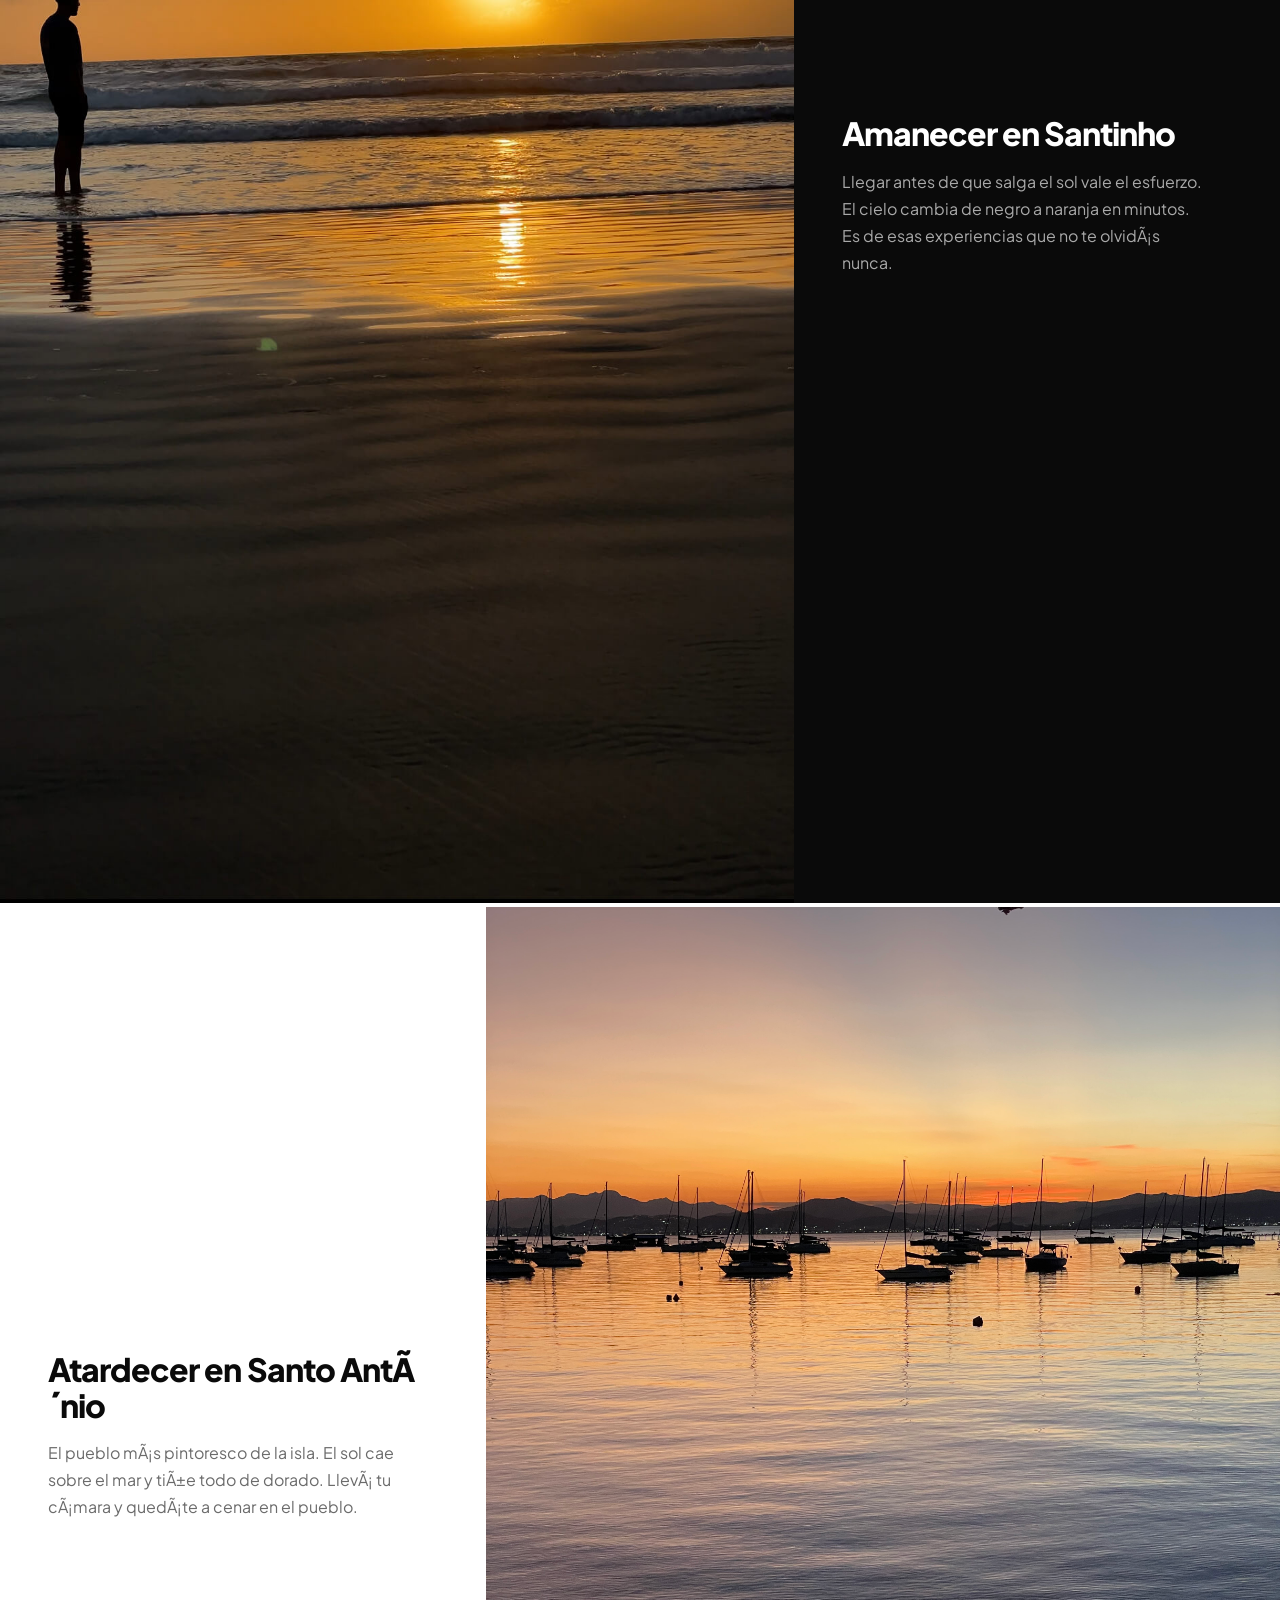
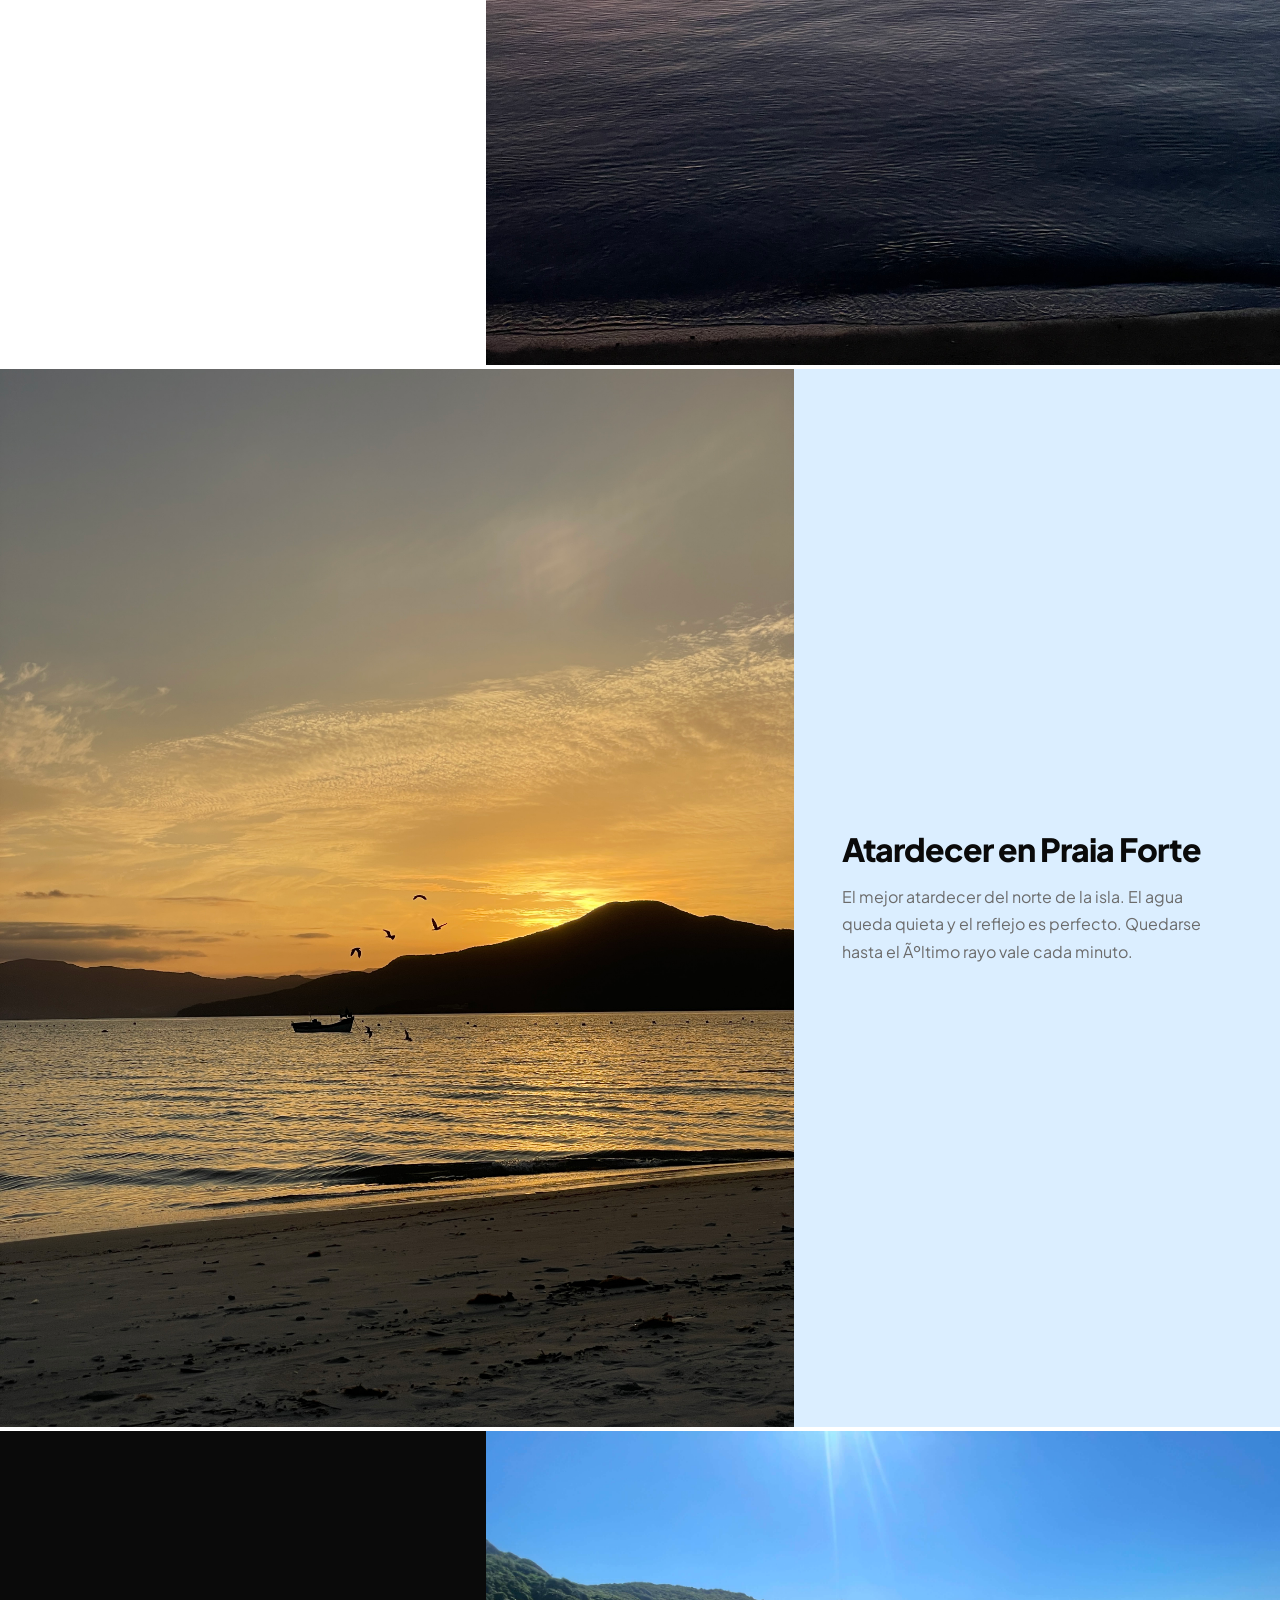
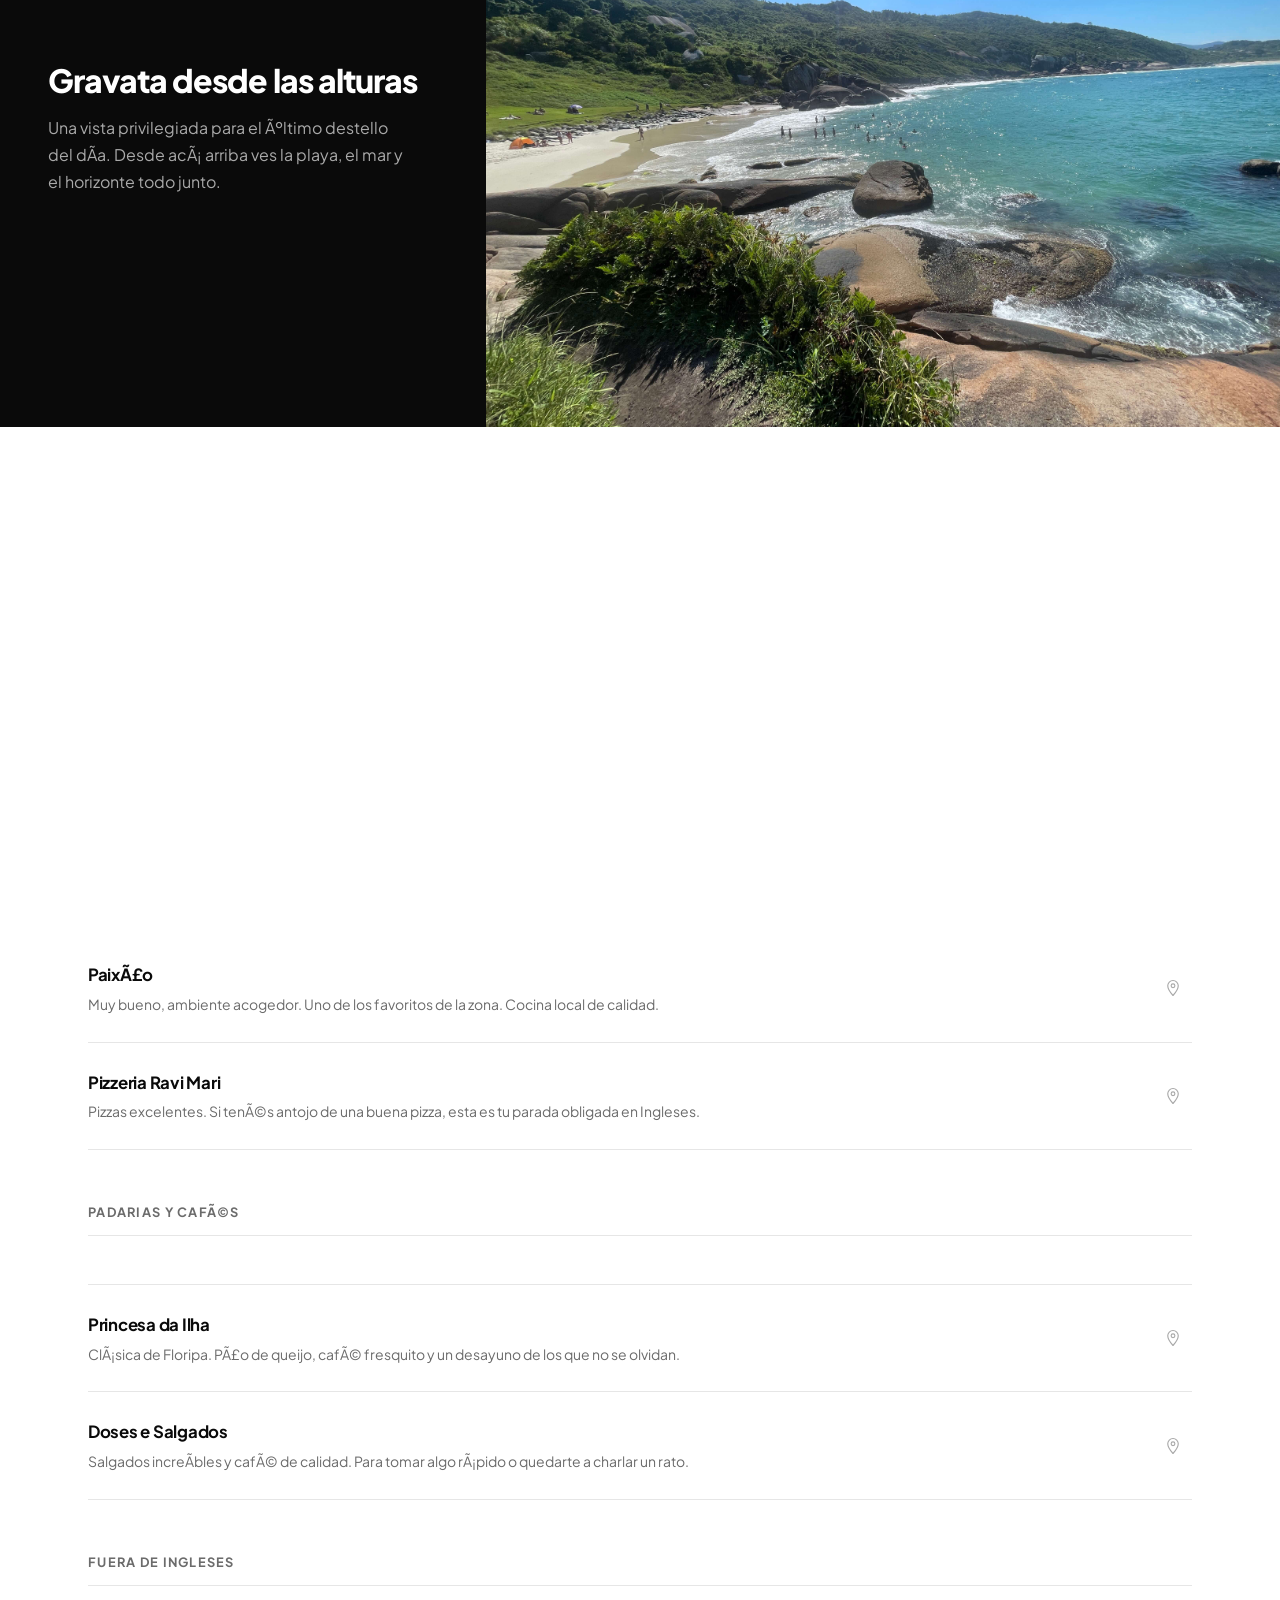
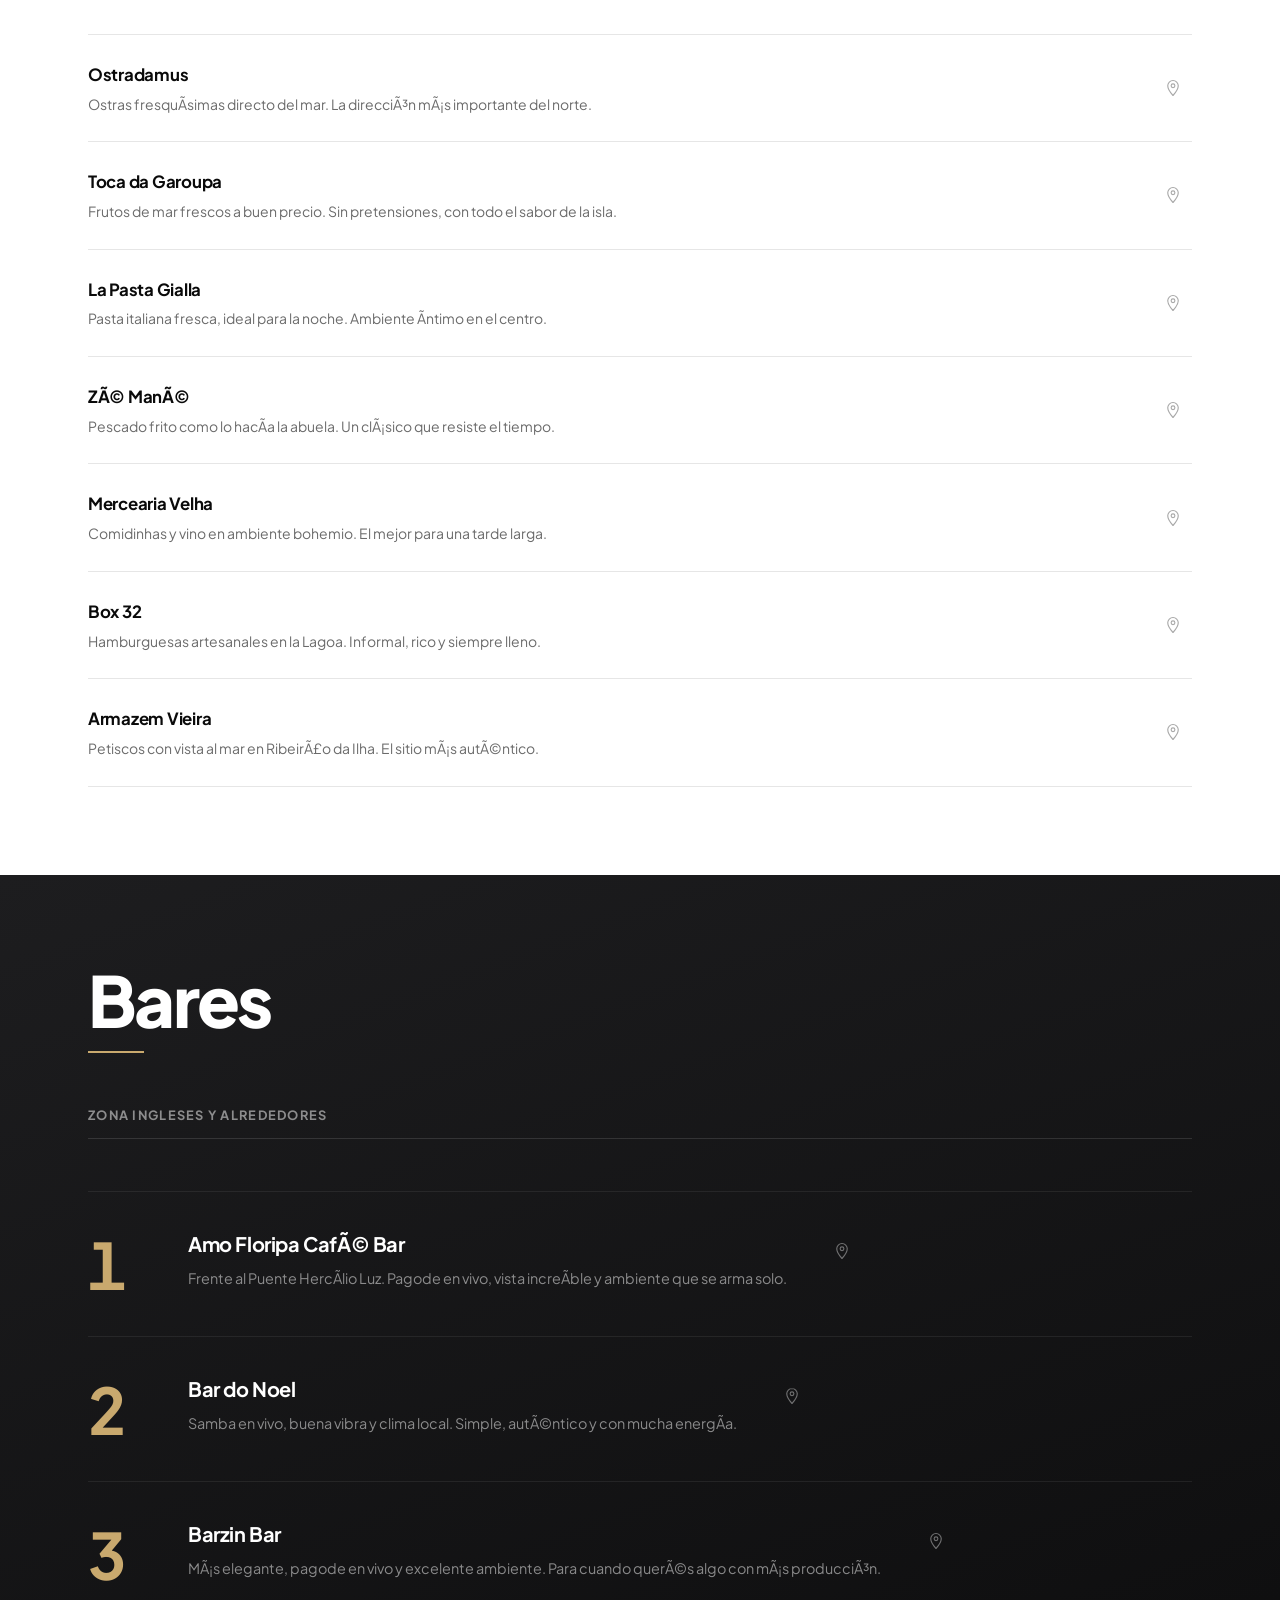
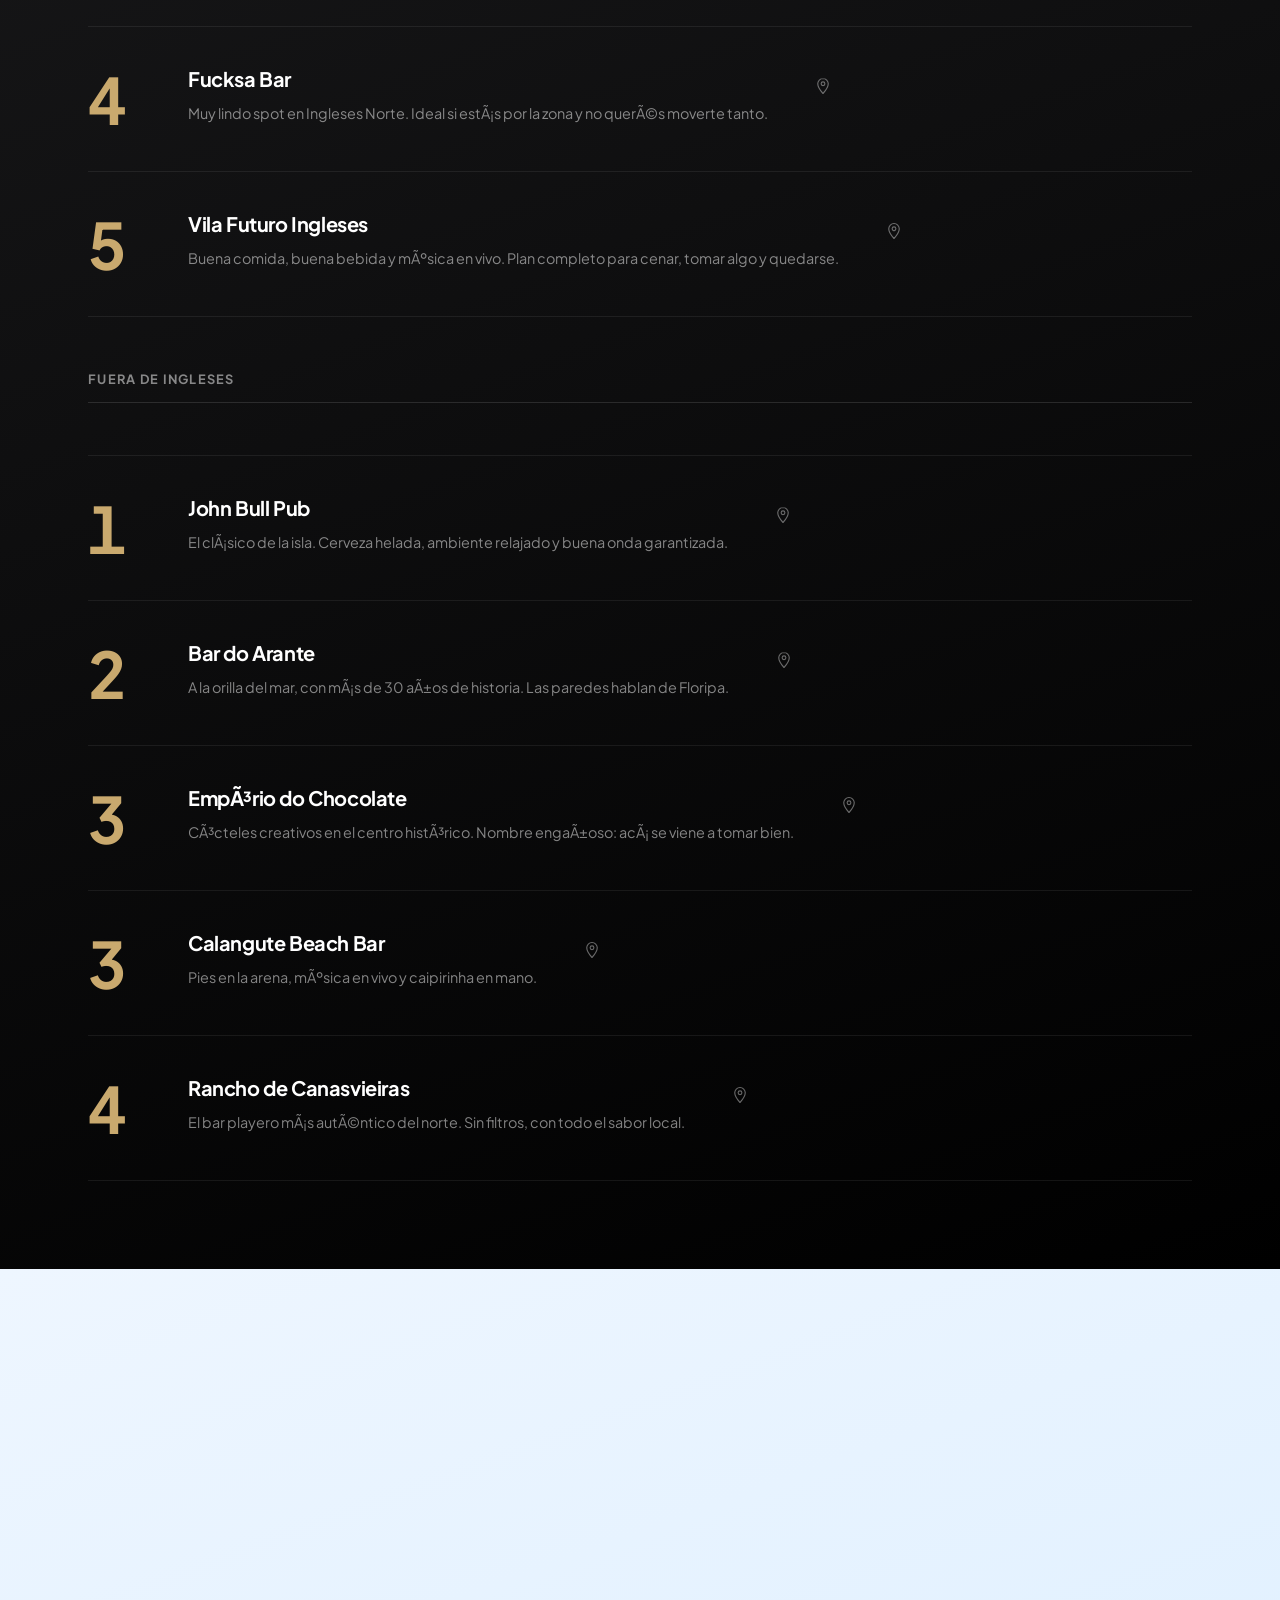
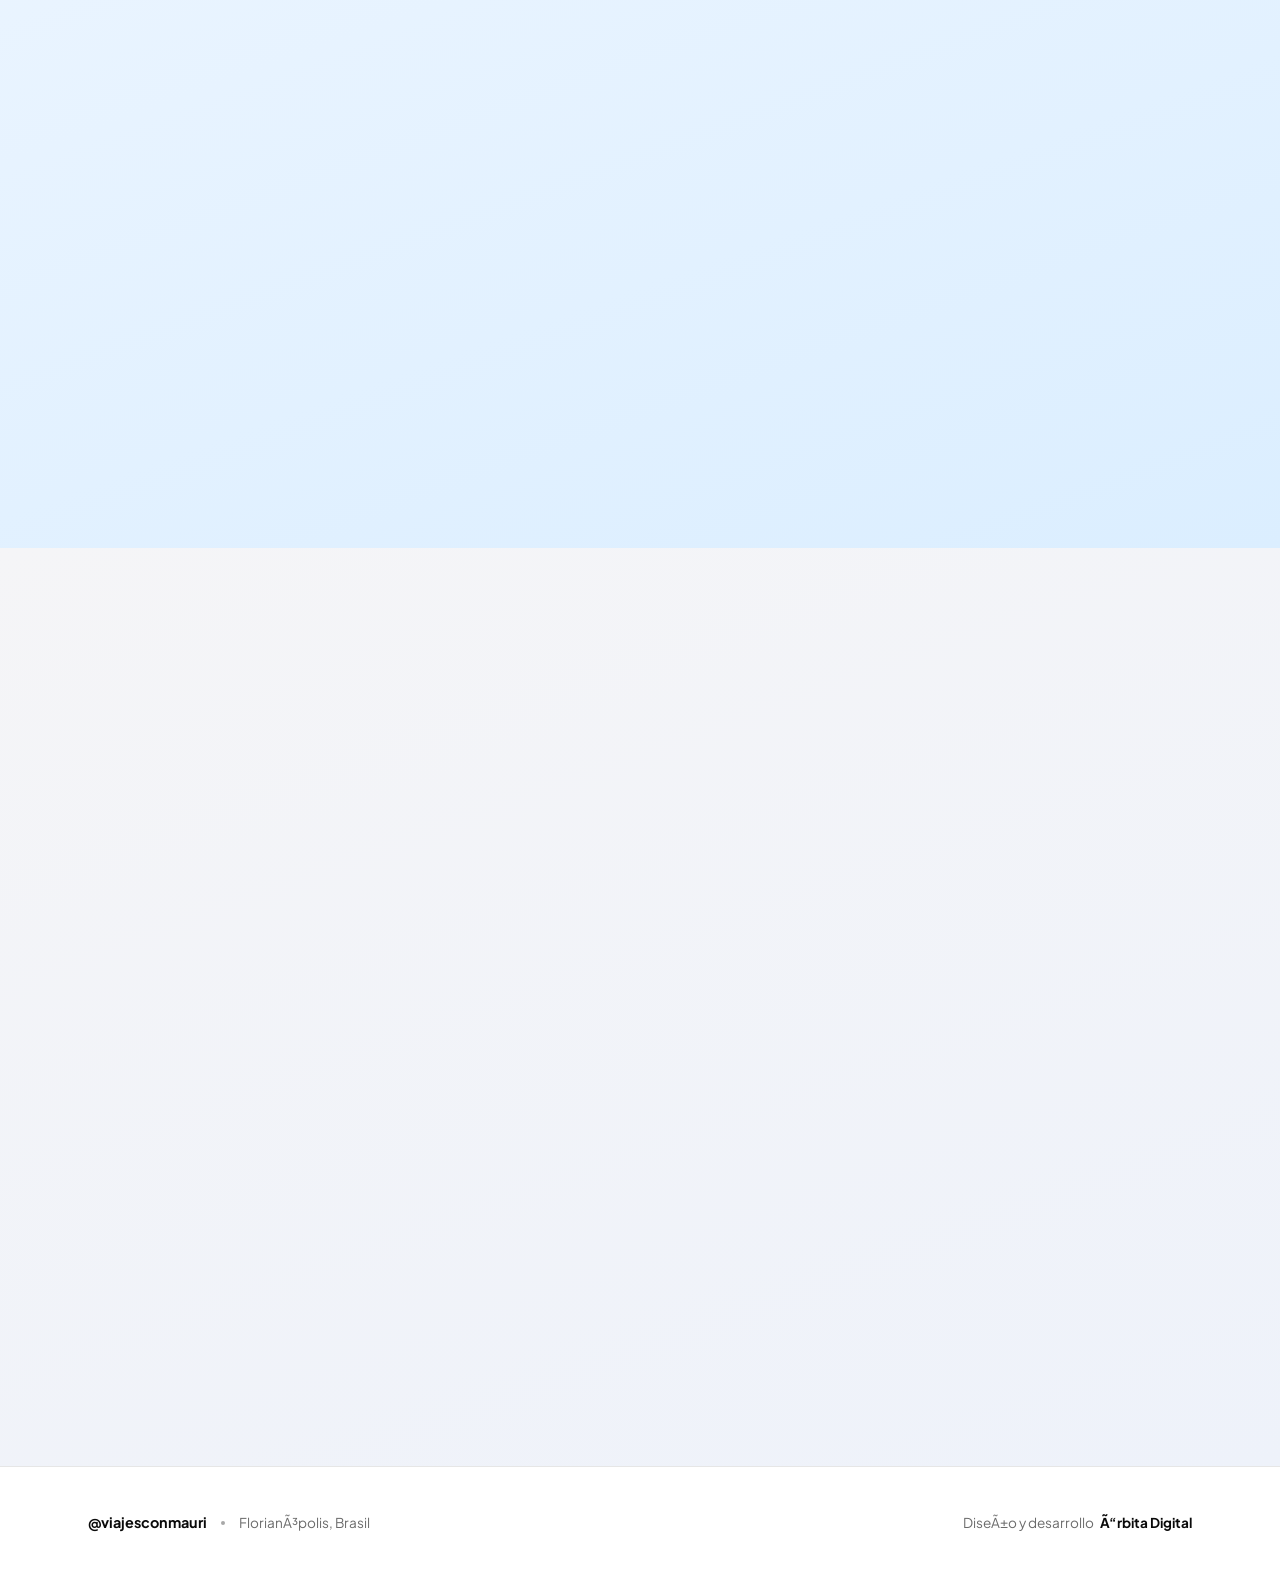
==== commit 1ee44f03: "Rename files: use index.html / styles.css / script.js as main entry Remove -new suffixes so GitHub P" ====
--- a/index.html
+++ b/index.html
@@ -1,2197 +1,674 @@
-<!DOCTYPE html>
-<html lang="es">
+﻿<!DOCTYPE html>
+<html lang="es" data-lang="es">
 <head>
-<meta charset="UTF-8">
-<meta name="viewport" content="width=device-width, initial-scale=1.0">
-<title>Floripa por Mauri</title>
-<link href="https://fonts.googleapis.com/css2?family=Inter:wght@400;500;600;700&display=swap" rel="stylesheet">
-<style>
-  :root {
-    --deep-blue: #0D2B36;
-    --mid-blue: #1F5C73;
-    --soft-green: #6E8B74;
-    --sand: #E6D3A3;
-    --bg-light: #F7F5F2;
-    --text-main: #263238;
-    --text-muted: #5f6b73;
-    --white: #ffffff;
-    --accent-sand: #E6D3A3;
-  }
-
-  * { margin: 0; padding: 0; box-sizing: border-box; }
-  html { scroll-behavior: smooth; }
-
-  body {
-    font-family: 'Inter', sans-serif;
-    background: var(--bg-light);
-    color: var(--text-main);
-    font-size: 16px;
-    line-height: 1.65;
-    font-weight: 400;
-    overflow-x: hidden;
-    text-rendering: optimizeLegibility;
-    -webkit-font-smoothing: antialiased;
-  }
-
-  h1, h2, h3, h4 {
-    font-family: 'Inter', sans-serif;
-    font-weight: 600;
-    letter-spacing: 0;
-    line-height: 1.2;
-  }
-
-  p { line-height: 1.65; }
-
-  /* LANGUAGE SWITCHER */
-  .lang-bar {
-    position: fixed;
-    top: 0; left: 0; right: 0;
-    z-index: 100;
-    display: flex;
-    justify-content: flex-end;
-    align-items: center;
-    gap: 8px;
-    padding: 12px 24px;
-    background: rgba(13, 43, 54, 0.95);
-    backdrop-filter: blur(10px);
-  }
-
-  .lang-btn {
-    background: transparent;
-    border: 1.5px solid rgba(255,255,255,0.25);
-    color: rgba(255,255,255,0.55);
-    padding: 5px 14px;
-    border-radius: 20px;
-    font-family: 'Inter', sans-serif;
-    font-size: 12px;
-    font-weight: 500;
-    letter-spacing: 1px;
-    cursor: pointer;
-    transition: all 0.3s;
-    text-transform: uppercase;
-  }
-
-  .lang-btn.active {
-    background: var(--mid-blue);
-    border-color: var(--mid-blue);
-    color: white;
-  }
-
-  .lang-btn:hover:not(.active) {
-    border-color: rgba(255,255,255,0.6);
-    color: white;
-  }
-
-  /* HERO */
-  .hero {
-    min-height: 100vh;
-    background:
-  linear-gradient(rgba(13,43,54,0.70), rgba(13,43,54,0.85)),
-  url('images/hero2.JPEG') center/cover no-repeat,
-  linear-gradient(160deg, var(--deep-blue) 0%, var(--mid-blue) 60%, #1d6b7a 100%);;
-    display: flex;
-    flex-direction: column;
-    justify-content: center;
-    align-items: center;
-    text-align: center;
-    padding: 100px 24px 80px;
-    position: relative;
-    overflow: hidden;
-  }
-
-  .hero::before {
-    content: '';
-    position: absolute;
-    bottom: 0; left: 0; right: 0;
-    height: 100px;
-    background: var(--bg-light);
-    clip-path: ellipse(60% 100% at 50% 100%);
-  }
-
-  .hero-tag {
-    display: inline-block;
-    background: rgba(230,211,163,0.15);
-    border: 1px solid rgba(230,211,163,0.3);
-    color: var(--sand);
-    padding: 6px 20px;
-    border-radius: 20px;
-    font-size: 11px;
-    letter-spacing: 2.5px;
-    text-transform: uppercase;
-    margin-bottom: 28px;
-    animation: fadeUp 0.8s ease forwards;
-    opacity: 0;
-  }
-
-  .hero h1 {
-    font-family: 'Inter', sans-serif;
-    font-size: clamp(44px, 8vw, 78px);
-    font-weight: 700;
-    color: white;
-    line-height: 1.05;
-    margin-bottom: 14px;
-    animation: fadeUp 0.8s ease 0.2s forwards;
-    opacity: 0;
-  }
-
-  .hero h1 span {
-    color: var(--sand);
-    font-style: normal;
-  }
-
-  .hero-sub {
-    font-size: clamp(13px, 2.5vw, 16px);
-    color: rgba(255,255,255,0.5);
-    letter-spacing: 3px;
-    text-transform: uppercase;
-    margin-bottom: 32px;
-    animation: fadeUp 0.8s ease 0.35s forwards;
-    opacity: 0;
-  }
-
-  .hero-desc {
-    max-width: 500px;
-    color: rgba(255,255,255,0.75);
-    font-size: 16px;
-    line-height: 1.65;
-    margin-bottom: 20px;
-    animation: fadeUp 0.8s ease 0.5s forwards;
-    opacity: 0;
-  }
-
-  /* HERO MICRO-CONVERSION */
-  .hero-micro {
-    font-size: 14px;
-    color: rgba(230,211,163,0.8);
-    margin-bottom: 36px;
-    font-style: italic;
-    animation: fadeUp 0.8s ease 0.58s forwards;
-    opacity: 0;
-  }
-
-  /* HERO CTA GROUP */
-  .hero-ctas {
-    display: flex;
-    flex-direction: column;
-    align-items: center;
-    gap: 14px;
-    animation: fadeUp 0.8s ease 0.65s forwards;
-    opacity: 0;
-  }
-
- .ig-btn {
-  display: inline-flex;
-  align-items: center;
-  justify-content: center;
-  background: #E6D3A3 !important;
-  color: #0D2B36 !important;
-  padding: 15px 30px;
-  border-radius: 50px;
-  text-decoration: none !important;
-  font-weight: 700;
-  font-size: 17px;
-  letter-spacing: 0.3px;
-  transition: transform 0.3s, box-shadow 0.3s, background 0.3s;
-  border: 1.5px solid rgba(255,255,255,0.25);
-}
-
-  .ig-btn:hover {
-  transform: translateY(-2px);
-  background: #ffffff !important;
-  color: #0D2B36 !important;
-  box-shadow: 0 12px 30px rgba(230,211,163,0.35);
-}
-
- .hero-cta-secondary a,
-.hero-link {
-  color: #E6D3A3 !important;
-  text-decoration: none;
-  border-bottom: 1px solid rgba(230,211,163,0.45);
-  transition: color 0.2s, border-color 0.2s;
-}
-
-.hero-cta-secondary a:hover,
-.hero-link:hover {
-  color: #ffffff !important;
-  border-bottom-color: rgba(255,255,255,0.7);
-}
-  @keyframes fadeUp {
-    from { opacity: 0; transform: translateY(24px); }
-    to { opacity: 1; transform: translateY(0); }
-  }
-
-  /* NAV */
-  nav {
-    display: flex;
-    flex-wrap: wrap;
-    gap: 6px;
-    justify-content: center;
-    padding: 24px 24px;
-    background: white;
-    position: sticky;
-    top: 44px;
-    z-index: 90;
-    box-shadow: 0 1px 16px rgba(0,0,0,0.05);
-    border-bottom: 1px solid rgba(0,0,0,0.04);
-  }
-
-  nav a {
-    text-decoration: none;
-    color: var(--deep-blue);;;
-    font-size: 11px;
-    font-weight: 500;
-    letter-spacing: 1.5px;
-    text-transform: uppercase;
-    padding: 7px 14px;
-    border-radius: 20px;
-    border: 1.5px solid transparent;
-    transition: all 0.25s;
-  }
-
-  nav a:hover {
-    border-color: var(--mid-blue);
-    color: var(--mid-blue);
-    background: rgba(31,92,115,0.04);
-  }
-
-  /* SECTIONS */
-  section {
-    padding: 72px 24px;
-    max-width: 1100px;
-    margin: 0 auto;
-  }
-
-  .section-header {
-    margin-bottom: 44px;
-  }
-
-  .section-tag {
-    display: inline-block;
-    color: var(--mid-blue);
-    font-size: 11px;
-    letter-spacing: 2.5px;
-    text-transform: uppercase;
-    font-weight: 500;
-    margin-bottom: 12px;
-  }
-
-  .section-header h2 {
-    font-family: 'Inter', sans-serif;
-    font-size: clamp(30px, 4.5vw, 48px);
-    font-weight: 700;
-    color: var(--deep-blue);
-    line-height: 1.16;
-  }
-
-  .section-header h2 em {
-    color: var(--soft-green);
-    font-style: italic;
-  }
-
-  .section-intro {
-    color: var(--text-muted);
-    font-size: 16px;
-    line-height: 1.7;
-    max-width: 560px;
-    margin-top: 14px;
-  }
-
-  /* DIVIDER */
-  .divider {
-    width: 60px;
-    height: 2px;
-    background: var(--mid-blue);
-    margin: 18px 0;
-    border-radius: 2px;
-    opacity: 0.4;
-  }
-
-  /* ABOUT */
-  .about-section {
-    padding-top: 76px;
-    padding-bottom: 68px;
-  }
-
-  .about-wrap {
-    display: grid;
-    grid-template-columns: minmax(220px, 340px) minmax(0, 1fr);
-    gap: clamp(32px, 6vw, 72px);
-    align-items: center;
-  }
-
-  .about-photo {
-    aspect-ratio: 4 / 5;
-    width: 100%;
-    max-width: 340px;
-    border-radius: 18px;
-    background:
-      linear-gradient(145deg, rgba(13,43,54,0.08), rgba(230,211,163,0.24)),
-      var(--white);
-    border: 1px solid rgba(13,43,54,0.08);
-    box-shadow: 0 18px 42px rgba(13,43,54,0.08);
-    position: relative;
-    overflow: hidden;
-  }
-
-  .about-photo img {
-    width: 100%;
-    height: 100%;
-    object-fit: cover;
-    object-position: center center;
-    display: block;
-  }
-
-  .about-photo:empty::after {
-    content: '';
-    position: absolute;
-    inset: 18px;
-    border: 1px dashed rgba(13,43,54,0.18);
-    border-radius: 12px;
-  }
-
-  .about-content {
-    max-width: 650px;
-  }
-
-  .about-content h2 {
-    font-size: clamp(30px, 4vw, 46px);
-    font-weight: 700;
-    color: var(--deep-blue);
-    margin-bottom: 20px;
-    line-height: 1.16;
-  }
-
-  .about-content p {
-    color: var(--text-muted);
-    font-size: clamp(15px, 1.6vw, 17px);
-    line-height: 1.72;
-    margin-bottom: 16px;
-  }
-
-  .about-content p:first-of-type {
-    color: var(--text-main);
-    font-weight: 500;
-  }
-
-  /* ---- QUICK GUIDE SECTION (NEW) ---- */
-  .quick-guide {
-    background: var(--deep-blue);
-    padding: 72px 24px;
-  }
-
-  .quick-guide-inner {
-    max-width: 1100px;
-    margin: 0 auto;
-  }
-
-  .quick-guide .section-tag { color: var(--sand); opacity: 0.7; }
-  .quick-guide h2 { color: white; }
-  .quick-guide h2 em { color: var(--sand); }
-  .quick-guide .section-intro { color: rgba(255,255,255,0.5); }
-  .quick-guide .divider { background: var(--sand); }
-
-  .trip-tabs {
-    display: flex;
-    gap: 8px;
-    flex-wrap: wrap;
-    margin-bottom: 32px;
-    margin-top: 32px;
-  }
-
-  .trip-tab {
-    background: rgba(255,255,255,0.07);
-    border: 1.5px solid rgba(255,255,255,0.12);
-    color: rgba(255,255,255,0.6);
-    padding: 9px 20px;
-    border-radius: 24px;
-    font-size: 13px;
-    font-weight: 500;
-    letter-spacing: 0.3px;
-    cursor: pointer;
-    transition: all 0.25s;
-    font-family: 'Inter', sans-serif;
-  }
-
-  .trip-tab.active,
-  .trip-tab:hover {
-    background: var(--mid-blue);
-    border-color: var(--mid-blue);
-    color: white;
-  }
-
-  .trip-panels > div {
-    display: none;
-  }
-
-  .trip-panels > div.active {
-    display: grid;
-    grid-template-columns: repeat(auto-fill, minmax(260px, 1fr));
-    gap: 16px;
-  }
-
-  .trip-item {
-    background: rgba(255,255,255,0.06);
-    border: 1px solid rgba(255,255,255,0.09);
-    border-radius: 14px;
-    padding: 22px 24px;
-    transition: background 0.25s;
-  }
-
-  .trip-item:hover { background: rgba(255,255,255,0.1); }
-
-  .trip-item-num {
-    font-family: 'Inter', sans-serif;
-    font-size: 13px;
-    color: var(--sand);
-    opacity: 0.7;
-    margin-bottom: 6px;
-    letter-spacing: 1px;
-  }
-
-  .trip-item h4 {
-    font-family: 'Inter', sans-serif;
-    font-size: 18px;
-    color: white;
-    margin-bottom: 6px;
-  }
-
-  .trip-item p {
-    color: rgba(255,255,255,0.5);
-    font-size: 13px;
-    line-height: 1.6;
-  }
-
-  /* ---- MID-PAGE CTA STRIP ---- */
-  .mid-cta-strip {
-    background: #0D2B36;
-    color: rgba(255,255,255,0.75);
-    border-top: 1px solid rgba(0,0,0,0.05);
-    border-bottom: 1px solid rgba(0,0,0,0.05);
-    padding: 32px 24px;
-    text-align: center;
-  }
-
-  .mid-cta-strip-inner {
-    max-width: 640px;
-    margin: 0 auto;
-    display: flex;
-    flex-direction: column;
-    align-items: center;
-    gap: 12px;
-  }
-
-  .mid-cta-strip p {
-    font-size: 15px;
-    color: var(--text-muted);
-    line-height: 1.6;
-  }
-
-  .mid-cta-strip strong { color: rgba(255,255,255,0.85); }
-
-  .cta-btn-solid {
-    display: inline-flex;
-    align-items: center;
-    gap: 9px;
-    background: #E6D3A3;
-    color: #0D2B36;
-    padding: 13px 26px;
-    border-radius: 50px;
-    text-decoration: none;
-    font-size: 14px;
-    font-weight: 500;
-    letter-spacing: 0.2px;
-    transition: transform 0.25s, box-shadow 0.25s, background 0.25s;
-  }
-
-  .cta-btn-solid:hover {
-    background: #E6D3A3;
-    transform: translateY(-2px);
-    box-shadow: 0 10px 28px rgba(31,92,115,0.3);
-  }
-
-  .cta-btn-outline {
-    display: inline-flex;
-    align-items: center;
-    gap: 9px;
-    background: #E6D3A3;
-    color: #0D2B36;
-    padding: 12px 24px;
-    border-radius: 50px;
-    text-decoration: none;
-    font-size: 14px;
-    font-weight: 500;
-    border: 1.5px solid #ffffff;
-    transition: all 0.25s;
-  }
-
-  .cta-btn-outline:hover {
-    background: var(--deep-blue);
-    color: white;
-  }
-
-  /* BEACH CARDS */
-  .beach-group {
-    margin-bottom: 44px;
-  }
-
-  .beach-group-title {
-    font-family: 'Inter', sans-serif;
-    font-size: 21px;
-    font-weight: 600;
-    color: var(--deep-blue);
-    margin-bottom: 24px;
-    padding-bottom: 12px;
-    border-bottom: 1px solid rgba(13,43,54,0.1);
-    display: flex;
-    align-items: center;
-    gap: 10px;
-  }
-
-  .cards-grid {
-    display: grid;
-    grid-template-columns: repeat(auto-fill, minmax(280px, 1fr));
-    gap: 20px;
-  }
-
-  .card {
-    background: white;
-    border-radius: 14px;
-    overflow: hidden;
-    transition: transform 0.3s, box-shadow 0.3s;
-    box-shadow: 0 1px 8px rgba(0,0,0,0.05);
-    border: 1px solid rgba(0,0,0,0.04);
-  }
-
-  .card:hover {
-    transform: translateY(-4px);
-    box-shadow: 0 16px 36px rgba(13,43,54,0.12);
-  }
-
-  /* TOP PICK highlight */
-  .card.top-pick {
-    border: 1.5px solid var(--mid-blue);
-    position: relative;
-  }
-
-  .top-badge {
-    position: absolute;
-    top: 12px;
-    right: 12px;
-    background: var(--deep-blue);
-    color: var(--sand);
-    font-size: 10px;
-    font-weight: 600;
-    letter-spacing: 1.5px;
-    text-transform: uppercase;
-    padding: 4px 10px;
-    border-radius: 10px;
-    z-index: 2;
-  }
-
-  .card-img {
-    width: 100%;
-    height: 220px;
-    background: linear-gradient(135deg, #d6e8ed, #b0cfd9);
-    display: flex;
-    align-items: center;
-    justify-content: center;
-    font-size: 48px;
-    position: relative;
-    overflow: hidden;
-  }
-
-  .card-img .photo-placeholder {
-    position: absolute;
-    inset: 0;
-    display: flex;
-    flex-direction: column;
-    align-items: center;
-    justify-content: center;
-    background: linear-gradient(135deg, #dce8ec, #c0d8e2);
-    color: var(--mid-blue);
-    font-size: 13px;
-    font-weight: 500;
-    gap: 8px;
-    opacity: 0.65;
-  }
-
-  .card-body {
-    padding: 20px 22px 24px;
-  }
-
-  .card-body h3 {
-    font-family: 'Inter', sans-serif;
-    font-size: 19px;
-    font-weight: 600;
-    color: var(--deep-blue);
-    margin-bottom: 6px;
-  }
-
-  .card-body p {
-    color: var(--text-muted);
-    font-size: 14px;
-    line-height: 1.65;
-    margin-bottom: 10px;
-  }
-
-  .card-tip {
-    font-size: 12.5px;
-    color: var(--soft-green);
-    font-weight: 500;
-    margin-bottom: 14px;
-    display: block;
-  }
-
-  .map-link {
-    display: inline-flex;
-    align-items: center;
-    gap: 6px;
-    color: var(--mid-blue);
-    font-size: 12px;
-    font-weight: 500;
-    text-decoration: none;
-    border: 1.5px solid rgba(31,92,115,0.3);
-    padding: 6px 14px;
-    border-radius: 20px;
-    transition: all 0.25s;
-  }
-
-  .map-link:hover {
-    background: var(--mid-blue);
-    color: white;
-    border-color: var(--mid-blue);
-  }
-
-  .badge {
-    display: inline-block;
-    font-size: 10px;
-    letter-spacing: 1px;
-    text-transform: uppercase;
-    font-weight: 600;
-    padding: 3px 10px;
-    border-radius: 10px;
-    margin-bottom: 10px;
-  }
-
-  .badge-wave { background: rgba(31,92,115,0.1); color: var(--mid-blue); }
-  .badge-calm { background: rgba(110,139,116,0.1); color: var(--soft-green); }
-  .badge-sunrise { background: rgba(230,211,163,0.3); color: #8a6e1a; }
-  .badge-sunset { background: rgba(110,139,116,0.12); color: #4e7155; }
-  .badge-trail { background: rgba(110,139,116,0.12); color: var(--soft-green); }
-  .badge-rain { background: rgba(31,92,115,0.1); color: var(--mid-blue); }
-  .badge-food { background: rgba(13,43,54,0.06); color: var(--deep-blue); }
-
-  /* SUNSETS SECTION */
-  .sun-grid {
-    display: grid;
-    grid-template-columns: repeat(auto-fill, minmax(300px, 1fr));
-    gap: 20px;
-  }
-
-  .sun-card {
-    background: white;
-    border-radius: 14px;
-    padding: 28px;
-    box-shadow: 0 1px 8px rgba(0,0,0,0.05);
-    border: 1px solid rgba(0,0,0,0.04);
-    transition: transform 0.3s, box-shadow 0.3s;
-  }
-
-  .sun-card:hover {
-    transform: translateY(-4px);
-    box-shadow: 0 14px 32px rgba(13,43,54,0.1);
-  }
-
-  .sun-icon {
-    font-size: 32px;
-    margin-bottom: 14px;
-  }
-.sun-img {
-  width: 100%;
-  height: 180px;
-  overflow: hidden;
-  border-radius: 10px;
-  margin-bottom: 14px;
-}
-
-.sun-img img {
-  width: 100%;
-  height: 100%;
-  object-fit: cover;
-  object-position: center;
-  display: block;
-}
-.resto-img img,
-.sun-img img {
-  transition: transform 0.3s ease;
-}
-
-.resto-card:hover img,
-.sun-card:hover img {
-  transform: scale(1.05);
-}
-  .sun-card h3 {
-    font-family: 'Inter', sans-serif;
-    font-size: 19px;
-    margin-bottom: 6px;
-    color: var(--deep-blue);
-  }
-
-  .sun-card p {
-    color: var(--text-muted);
-    font-size: 14px;
-    line-height: 1.65;
-    margin-bottom: 14px;
-  }
-
-  .sun-tip {
-    font-size: 12.5px;
-    color: var(--soft-green);
-    font-weight: 500;
-    margin-bottom: 14px;
-    display: block;
-  }
-
-  /* RESTAURANT */
-  .resto-list {
-    display: grid;
-    grid-template-columns: repeat(auto-fill, minmax(300px, 1fr));
-    gap: 18px;
-  }
-
-  .resto-card {
-    background: white;
-    border-radius: 14px;
-    padding: 20px 24px 24px;
-    box-shadow: 0 1px 8px rgba(0,0,0,0.05);
-    border: 1px solid rgba(0,0,0,0.04);
-    transition: transform 0.3s;
-    border-left: 3px solid var(--mid-blue);
-  }
-
-  .resto-card:hover { transform: translateY(-3px); }
-
-  .resto-card h3 {
-    font-family: 'Inter', sans-serif;
-    font-size: 19px;
-    color: var(--deep-blue);
-    margin-bottom: 4px;
-  }
-
-  .resto-card p {
-    color: var(--text-muted);
-    font-size: 14px;
-    line-height: 1.55;
-    margin-bottom: 14px;
-  }
-.resto-img {
-  width: 100%;
-  height: 150px;
-  overflow: hidden;
-  border-radius: 10px;
-  margin-bottom: 14px;
-}
-
-.resto-img img {
-  width: 100%;
-  height: 100%;
-  object-fit: cover;
-  object-position: center;
-  display: block;
-}
-  .resto-tip {
-    font-size: 12.5px;
-    color: var(--soft-green);
-    font-weight: 500;
-    margin-bottom: 14px;
-    display: block;
-  }
-
-  /* RAIN */
-  .rain-section {
-    background: var(--deep-blue);
-    border-radius: 20px;
-    padding: 50px 20px;
-    margin: 0 auto;
-    max-width: 1100px;
-  }
-
-  .rain-grid {
-    display: grid;
-    grid-template-columns: repeat(auto-fill, minmax(260px, 1fr));
-    gap: 16px;
-    margin-top: 40px;
-  }
-
-  .rain-card {
-    background: rgba(255,255,255,0.05);
-    border: 1px solid rgba(255,255,255,0.08);
-    border-radius: 14px;
-    padding: 24px;
-    transition: background 0.3s;
-  }
-
-  .rain-card:hover { background: rgba(255,255,255,0.09); }
-
-  .rain-card h3 {
-    font-family: 'Inter', sans-serif;
-    font-size: 19px;
-    color: white;
-    margin-bottom: 6px;
-  }
-
-  .rain-card p {
-    color: rgba(255,255,255,0.5);
-    font-size: 14px;
-    line-height: 1.65;
-    margin-bottom: 14px;
-  }
-
-  .rain-section .section-header h2 { color: white; }
-  .rain-section .section-tag { color: var(--sand); opacity: 0.7; }
-  .rain-section .section-intro { color: rgba(255,255,255,0.45); }
-  .rain-section .divider { background: var(--sand); opacity: 0.3; }
-
-  /* TRILHAS */
-  .trail-cards {
-    display: grid;
-    grid-template-columns: repeat(auto-fill, minmax(300px, 1fr));
-    gap: 18px;
-  }
-
-  .trail-card {
-    background: white;
-    border-radius: 14px;
-    padding: 24px;
-    box-shadow: 0 1px 8px rgba(0,0,0,0.05);
-    border: 1px solid rgba(0,0,0,0.04);
-    border-top: 3px solid var(--soft-green);
-    transition: transform 0.3s;
-  }
-
-  .trail-card:hover { transform: translateY(-3px); }
-
-  .trail-card h3 {
-    font-family: 'Inter', sans-serif;
-    font-size: 18px;
-    color: var(--deep-blue);
-    margin-bottom: 8px;
-  }
-
-  .trail-card p {
-    color: var(--text-muted);
-    font-size: 14px;
-    line-height: 1.65;
-    margin-bottom: 14px;
-  }
-
-  .difficulty {
-    display: inline-flex;
-    align-items: center;
-    gap: 4px;
-    font-size: 12px;
-    font-weight: 500;
-    color: var(--soft-green);
-    margin-bottom: 10px;
-  }
-
-  /* INSTAGRAM CTA */
-  .cta-section {
-    background: var(--deep-blue);
-    padding: 90px 24px;
-    text-align: center;
-  }
-
-  .cta-section h2 {
-    font-family: 'Inter', sans-serif;
-    font-size: clamp(30px, 5vw, 50px);
-    font-weight: 700;
-    color: white;
-    margin-bottom: 16px;
-    line-height: 1.16;
-  }
-
-  .cta-section h2 em { color: var(--sand); font-style: italic; }
-
-  .cta-section p {
-    color: rgba(255,255,255,0.5);
-    font-size: 17px;
-    margin-bottom: 36px;
-    max-width: 480px;
-    margin-left: auto;
-    margin-right: auto;
-    line-height: 1.7;
-  }
-
-  .cta-group {
-    display: flex;
-    flex-direction: column;
-    align-items: center;
-    gap: 14px;
-  }
-
-  .cta-ig {
-    display: inline-flex;
-    align-items: center;
-    gap: 12px;
-    background: #E6D3A3;
-    color: white;
-    padding: 17px 36px;
-    border-radius: 50px;
-    text-decoration: none;
-    font-size: 16px;
-    font-weight: 500;
-    letter-spacing: 0.3px;
-    transition: transform 0.3s, box-shadow 0.3s, background 0.3s;
-    border: 1.5px solid rgba(255,255,255,0.1);
-  }
-
-  .cta-ig:hover {
-    transform: scale(1.04);
-    background: #265e77;
-    box-shadow: 0 16px 40px rgba(31,92,115,0.5);
-  }
-
-  .cta-wa {
-    display: inline-flex;
-    align-items: center;
-    gap: 10px;
-    background: transparent;
-    color: rgba(255,255,255,0.6);
-    padding: 13px 28px;
-    border-radius: 50px;
-    text-decoration: none;
-    font-size: 14px;
-    font-weight: 500;
-    border: 1.5px solid rgba(255,255,255,0.15);
-    transition: all 0.25s;
-  }
-
-  .cta-wa:hover {
-    background: rgba(255,255,255,0.07);
-    color: white;
-    border-color: rgba(255,255,255,0.3);
-  }
-
-  /* FOOTER */
-  footer {
-    background: #08181f;
-    color: rgba(255,255,255,0.3);
-    text-align: center;
-    padding: 36px 24px;
-    font-size: 13px;
-    line-height: 1.65;
-  }
-
-  footer a { color: var(--sand); text-decoration: none; opacity: 0.7; }
-  footer a:hover { opacity: 1; }
-
-  /* PHOTO NOTE */
-  .photo-note {
-    background: rgba(230,211,163,0.15);
-    border: 1px dashed rgba(230,211,163,0.5);
-    border-radius: 10px;
-    padding: 12px 18px;
-    font-size: 13px;
-    color: #7a6e45;
-    display: flex;
-    align-items: center;
-    gap: 8px;
-    margin-bottom: 28px;
-  }
-
-  /* ---- WHATSAPP FLOATING BUTTON ---- */
-  .wa-float {
-    position: fixed;
-    bottom: 24px;
-    right: 24px;
-    z-index: 200;
-    background: #25D366;
-    color: white;
-    border-radius: 50px;
-    padding: 13px 20px;
-    display: flex;
-    align-items: center;
-    gap: 10px;
-    text-decoration: none;
-    font-size: 14px;
-    font-weight: 500;
-    box-shadow: 0 6px 24px rgba(37,211,102,0.4);
-    transition: transform 0.25s, box-shadow 0.25s;
-    animation: floatIn 0.6s ease 1.5s both;
-  }
-
-  .wa-float:hover {
-    transform: translateY(-3px);
-    box-shadow: 0 10px 32px rgba(37,211,102,0.55);
-  }
-
-  .wa-float-label {
-    display: none;
-  }
-
-  @media (max-width: 600px) {
-    .wa-float-label { display: inline; }
-    .wa-float { bottom: 20px; right: 16px; }
-  }
-
-  @keyframes floatIn {
-    from { opacity: 0; transform: translateY(20px); }
-    to { opacity: 1; transform: translateY(0); }
-  }
-
-  /* RESPONSIVE */
-  @media (max-width: 600px) {
-    nav { top: 40px; gap: 5px; padding: 14px; }
-    nav a { font-size: 10px; padding: 6px 10px; }
-    .rain-section { padding: 36px 20px; border-radius: 0; }
-    section { padding: 56px 16px; }
-    .section-header { margin-bottom: 34px; }
-    .hero h1 { font-size: clamp(40px, 13vw, 58px); }
-    .section-header h2 { font-size: clamp(28px, 9vw, 38px); }
-    .about-section { padding-top: 58px; padding-bottom: 54px; }
-    .about-wrap { grid-template-columns: 1fr; gap: 28px; }
-    .about-photo { max-width: 280px; margin: 0 auto; }
-    .section-intro, .hero-desc, .cta-section p { line-height: 1.65; }
-    .hero-ctas { width: 100%; }
-    .ig-btn, .cta-btn-solid, .cta-btn-outline { width: 100%; justify-content: center; }
-    .trip-panels > div.active { grid-template-columns: 1fr; }
-  }
-  /* HIDDEN LANG */
-  [data-lang="pt"] { display: none; }
-  body.pt [data-lang="es"] { display: none; }
-  body.pt [data-lang="pt"] { display: block; }
-  body.pt .lang-btn[data-set="es"] { background: transparent; color: rgba(255,255,255,0.55); border-color: rgba(255,255,255,0.25); }
-  body.pt .lang-btn[data-set="pt"] { background: var(--mid-blue); border-color: var(--mid-blue); color: white; }
-  body:not(.pt) .lang-btn[data-set="es"] { background: var(--mid-blue); border-color: var(--mid-blue); color: white; }
-
-  span[data-lang="pt"] { display: none; }
-  body.pt span[data-lang="es"] { display: none; }
-  body.pt span[data-lang="pt"] { display: inline; }
-</style>
+  <meta charset="UTF-8">
+  <meta name="viewport" content="width=device-width, initial-scale=1.0">
+  <meta name="description" content="GuÃ­a de viaje personal de FlorianÃ³polis por Mauri â€” playas, restaurantes, bares y mÃ¡s">
+  <title>Floripa por Mauri</title>
+  <link rel="preconnect" href="https://fonts.googleapis.com">
+  <link rel="preconnect" href="https://fonts.gstatic.com" crossorigin>
+  <link href="https://fonts.googleapis.com/css2?family=Plus+Jakarta+Sans:ital,wght@0,300;0,400;0,500;0,600;0,700;1,400&display=swap" rel="stylesheet">
+  <link rel="stylesheet" href="styles.css">
 </head>
 <body>
 
-<!-- WHATSAPP FLOATING BUTTON -->
-<a class="wa-float"
-   href="https://wa.me/5548984211589?text=Hola%20Mauri!%20Estoy%20viendo%20tu%20guía%20de%20Floripa%20y%20quería%20consultarte%20algo%20%F0%9F%8F%9D"
-   target="_blank" aria-label="Contactar por WhatsApp">
-  <svg width="20" height="20" viewBox="0 0 24 24" fill="white"><path d="M17.472 14.382c-.297-.149-1.758-.867-2.03-.967-.273-.099-.471-.148-.67.15-.197.297-.767.966-.94 1.164-.173.199-.347.223-.644.075-.297-.15-1.255-.463-2.39-1.475-.883-.788-1.48-1.761-1.653-2.059-.173-.297-.018-.458.13-.606.134-.133.298-.347.446-.52.149-.174.198-.298.298-.497.099-.198.05-.371-.025-.52-.075-.149-.669-1.612-.916-2.207-.242-.579-.487-.5-.669-.51-.173-.008-.371-.01-.57-.01-.198 0-.52.074-.792.372-.272.297-1.04 1.016-1.04 2.479 0 1.462 1.065 2.875 1.213 3.074.149.198 2.096 3.2 5.077 4.487.709.306 1.262.489 1.694.625.712.227 1.36.195 1.871.118.571-.085 1.758-.719 2.006-1.413.248-.694.248-1.289.173-1.413-.074-.124-.272-.198-.57-.347m-5.421 7.403h-.004a9.87 9.87 0 01-5.031-1.378l-.361-.214-3.741.982.998-3.648-.235-.374a9.86 9.86 0 01-1.51-5.26c.001-5.45 4.436-9.884 9.888-9.884 2.64 0 5.122 1.03 6.988 2.898a9.825 9.825 0 012.893 6.994c-.003 5.45-4.437 9.884-9.885 9.884m8.413-18.297A11.815 11.815 0 0012.05 0C5.495 0 .16 5.335.157 11.892c0 2.096.547 4.142 1.588 5.945L.057 24l6.305-1.654a11.882 11.882 0 005.683 1.448h.005c6.554 0 11.89-5.335 11.893-11.893a11.821 11.821 0 00-3.48-8.413z"/></svg>
-  <span class="wa-float-label">
-    <span data-lang="es">Escribime</span>
-    <span data-lang="pt">Me escreva</span>
-  </span>
-</a>
-
-<!-- LANGUAGE BAR -->
-<div class="lang-bar">
-  <span style="color:rgba(255,255,255,0.35); font-size:11px; letter-spacing:1px; text-transform:uppercase; margin-right:4px">
-    <span data-lang="es">Idioma</span><span data-lang="pt">Idioma</span>
-  </span>
-  <button class="lang-btn active" data-set="es" onclick="setLang('es')">ES</button>
-  <button class="lang-btn" data-set="pt" onclick="setLang('pt')">PT</button>
-</div>
-
-<!-- HERO -->
-<div class="hero">
-  <div class="hero-tag">
-    <span data-lang="es">✦ Guía de viaje personal</span>
-    <span data-lang="pt">✦ Guia de viagem pessoal</span>
-  </div>
-  <h1>Floripa <span>por Mauri</span></h1>
-  <p class="hero-sub">Florianópolis, Santa Catarina</p>
-  <p class="hero-desc">
-    <span data-lang="es">Hola, soy Mauri. Vivo en Floripa y todos los días ayudo a viajeros a decidir qué hacer en la isla. Esta guía reune mis lugares favoritos y planes simples para aprovechar mejor tu viaje.</span>
-    <span data-lang="pt">Sou o Mauri. Moro em Floripa e todos os dias ajudo viajantes a decidir o que fazer. Este guia reúne meus lugares favoritos e planos simples para aproveitar melhor sua viagem.</span>
-  </p>
-  <p class="hero-micro">
-    <span data-lang="es">✦ Lugares que conozco, que me gustaron y recomiendo porque valen la pena</span>
-    <span data-lang="pt">✦ Lugares que conheço, que gostei e recomendo porque vale a pena</span>
-  </p>
-  <div class="hero-ctas">
-    <a href="#playas" class="ig-btn"> 
-      <span data-lang="es">Explorá la guía completa</span>
-      <span data-lang="pt">Explore o guia completo</span>
-    </a>
-    <span class="hero-cta-secondary">
-      <span data-lang="es">o <a class="hero-link" href="https://wa.me/5548984211589?text=Hola%20Mauri!%20Estoy%20viendo%20tu%20guía%20de%20Floripa" target="_blank">recibí esta guía por WhatsApp</a></span>
-      <span data-lang="pt">ou <a class="hero-link" href="https://wa.me/5548984211589?text=Oi%20Mauri!%20Estou%20vendo%20seu%20guia%20de%20Floripa" target="_blank">receba este guia pelo WhatsApp</a></span>
-    </span>
-  </div>
-</div>
-
-<!-- QUIEN SOY -->
-<section class="about-section" id="quien-soy">
-  <div class="about-wrap">
-    <div class="about-photo">
-  <img src="images/Portada.jpg" alt="Foto de Mauri">
-</div>
-    <div class="about-content">
-      <span class="section-tag">
-        <span data-lang="es">✦ Quién soy</span>
-        <span data-lang="pt">✦ Quem sou</span>
-      </span>
-      <h2>
-        <span data-lang="es">Soy Mauri.</span>
-        <span data-lang="pt">Sou o Mauri.</span>
-      </h2>
-      <p>
-        <span data-lang="es">Soy Mauri. Trabajo en hotelería mientras desarrollo proyectos digitales enfocados en automatización y generación de ingresos.</span>
-        <span data-lang="pt">Sou o Mauri. Trabalho com hotelaria enquanto desenvolvo projetos digitais focados em automação e geração de renda.</span>
-      </p>
-      <p>
-        <span data-lang="es">Me considero una persona en constante crecimiento, con foco en aprender, mejorar y construir una mejor versión de mí mismo, tanto en lo profesional como en lo personal.</span>
-        <span data-lang="pt">Me considero uma pessoa em constante crescimento, com foco em aprender, melhorar e construir uma versão melhor de mim mesmo, tanto no profissional quanto no pessoal.</span>
-      </p>
-      <p>
-        <span data-lang="es">En mi día a día busco equilibrio: entreno, corro, cuido mis hábitos y trato de vivir con intención, valorando el proceso más que los resultados inmediatos.</span>
-        <span data-lang="pt">No meu dia a dia busco equilíbrio: treino, corro, cuido dos meus hábitos e tento viver com intenção, valorizando o processo mais do que os resultados imediatos.</span>
-      </p>
-      <p>
-        <span data-lang="es">Creo en hacer las cosas simples, sostener la disciplina y avanzar paso a paso. Hoy estoy enfocado en construir independencia, generar mis propios ingresos y diseñar una vida más alineada a mis valores.</span>
-        <span data-lang="pt">Acredito em fazer as coisas de forma simples, sustentar a disciplina e avançar passo a passo. Hoje estou focado em construir independência, gerar minha própria renda e desenhar uma vida mais alinhada aos meus valores.</span>
-      </p>
-    </div>
-  </div>
-</section>
-
-<!-- NAV -->
-<nav>
-  <a href="#guia-rapida"><span data-lang="es">Guía rápida</span><span data-lang="pt">Guia rápido</span></a>
-  <a href="#playas"><span data-lang="es">Playas</span><span data-lang="pt">Praias</span></a>
-  <a href="#sol"><span data-lang="es">Amaneceres & Atardeceres</span><span data-lang="pt">Amanheceres & Pores do sol</span></a>
-  <a href="#restaurantes"><span data-lang="es">Restaurantes</span><span data-lang="pt">Restaurantes</span></a>
-  <a href="#bares"><span data-lang="es">Bares & Salidas</span><span data-lang="pt">Bares & Saídas</span></a>
-  <a href="#lluvia"><span data-lang="es">Día de lluvia</span><span data-lang="pt">Dia de chuva</span></a>
-  <a href="#descubrir"><span data-lang="es">Descubrir</span><span data-lang="pt">Descobrir</span></a>
-  <a href="#trilhas"><span data-lang="es">Trilhas</span><span data-lang="pt">Trilhas</span></a>
-</nav>
-
-<!-- ===== GUÍA RÁPIDA ===== -->
-<div class="quick-guide" id="guia-rapida">
-  <div class="quick-guide-inner">
-    <div class="section-header">
-      <span class="section-tag">
-        <span data-lang="es">✦ Por tipo de viaje</span>
-        <span data-lang="pt">✦ Por tipo de viagem</span>
-      </span>
-      <h2>
-        <span data-lang="es">Guía rápida según <em>tu viaje</em></span>
-        <span data-lang="pt">Guia rápido para <em>seu estilo</em></span>
-      </h2>
-      <div class="divider"></div>
-      <p class="section-intro">
-        <span data-lang="es">¿Pocos días en Floripa? Elegí tu perfil y te digo exactamente adónde ir. Sin vueltas.</span>
-        <span data-lang="pt">Poucos dias em Floripa? Escolha seu perfil e eu te digo exatamente aonde ir. Sem rodeios.</span>
-      </p>
-    </div>
-
-    <div class="trip-tabs">
-      <button class="trip-tab active" onclick="showTrip('pocosdias', this)">
-        <span data-lang="es">Pocos días</span>
-        <span data-lang="pt">Poucos dias</span>
-      </button>
-      <button class="trip-tab" onclick="showTrip('relax', this)">
-        <span data-lang="es">Relax</span>
-        <span data-lang="pt">Relax</span>
-      </button>
-      <button class="trip-tab" onclick="showTrip('activo', this)">
-        <span data-lang="es">Activo</span>
-        <span data-lang="pt">Ativo</span>
-      </button>
-      <button class="trip-tab" onclick="showTrip('lluvia', this)">
-        <span data-lang="es">Día de lluvia</span>
-        <span data-lang="pt">Dia de chuva</span>
-      </button>
-    </div>
-
-    <div class="trip-panels">
-
-      <!-- POCOS DÍAS -->
-      <div id="trip-pocosdias" class="active">
-        <div class="trip-item">
-          <div class="trip-item-num">
-            <span data-lang="es">Día 01</span>
-            <span data-lang="pt">Dia 01</span>
-          </div>
-          <h4>
-            <span data-lang="es">Praia Mole + Lagoa da Conceição</span>
-            <span data-lang="pt">Praia Mole + Lagoa da Conceição</span>
-          </h4>
-          <p>
-            <span data-lang="es">Primera impresión perfecta de Floripa: playa con energía, ambiente joven y tarde en Lagoa para caminar, comer algo o tomar un café.</span>
-            <span data-lang="pt">Primeira impressão perfeita de Floripa: praia com energia, ambiente jovem e tarde na Lagoa para caminhar, comer algo ou tomar um café.</span>
-          </p>
-        </div>
-        <div class="trip-item">
-          <div class="trip-item-num">
-            <span data-lang="es">Día 02</span>
-            <span data-lang="pt">Dia 02</span>
-          </div>
-          <h4>
-            <span data-lang="es">Santinho + Costão + Ingleses</span>
-            <span data-lang="pt">Santinho + Costão + Ingleses</span>
-          </h4>
-          <p>
-            <span data-lang="es">Si podés, arrancá con el amanecer en Santinho. Después hacé la trilha del Costão con pinturas rupestres y cerrá la tarde en las dunas o en el deck de Ingleses.</span>
-            <span data-lang="pt">Se puder, comece com o amanhecer no Santinho. Depois faça a trilha do Costão com pinturas rupestres e feche a tarde nas dunas ou no deck dos Ingleses.</span>
-          </p>
-        </div>
-        <div class="trip-item">
-          <div class="trip-item-num">
-            <span data-lang="es">Día 03</span>
-            <span data-lang="pt">Dia 03</span>
-          </div>
-          <h4>
-            <span data-lang="es">Fortaleza + Praia do Forte</span>
-            <span data-lang="pt">Fortaleza + Praia do Forte</span>
-          </h4>
-          <p>
-            <span data-lang="es">Plan ideal para después del mediodía: Fortaleza de São José da Ponta Grossa para conocer un poco de historia y después Praia do Forte para bajar revoluciones.</span>
-            <span data-lang="pt">Plano ideal para depois do meio-dia: Fortaleza de São José da Ponta Grossa para conhecer um pouco de história e depois Praia do Forte para relaxar.</span>
-          </p>
-        </div>
-      </div>
-
-      <!-- RELAX -->
-      <div id="trip-relax">
-        <div class="trip-item">
-          <h4>
-            <span data-lang="es">Playas tranquilas</span>
-            <span data-lang="pt">Praias tranquilas</span>
-          </h4>
-          <p>
-            <span data-lang="es">Praia de Daniela o Cachoeira do Bom Jesus. Ponta das Canas. Aguas calmas, sin olas, sin apuros.<br><br><em>Ideal si viajás en pareja, en familia o si querés un ritmo más tranquilo.</em></span>
-            <span data-lang="pt">Praia da Daniela ou Cachoeira do Bom Jesus. Ponta das Canas. Águas calmas, sem ondas, sem pressa.<br><br><em>Ideal se você viaja em casal, em família ou se quer um ritmo mais tranquilo.</em></span>
-          </p>
-        </div>
-        <div class="trip-item">
-          <h4>
-            <span data-lang="es">Atardecer obligado</span>
-            <span data-lang="pt">Pôr do sol obrigatório</span>
-          </h4>
-          <p>
-            <span data-lang="es">Atardecer en Santo Antônio de Lisboa. Un café en mano, el sol cayendo sobre la bahía. El plan perfecto para cerrar un día tranquilo.</span>
-            <span data-lang="pt">Pôr do sol em Santo Antônio de Lisboa. Um café na mão, o sol caindo sobre a baía. O plano perfeito para encerrar um dia tranquilo.</span>
-          </p>
-        </div>
-        <div class="trip-item">
-          <h4>
-            <span data-lang="es">Cena recomendada</span>
-            <span data-lang="pt">Jantar recomendado</span>
-          </h4>
-          <p>
-            <span data-lang="es">Paixão o Camarão Ingleses — ambiente tranquilo, cocina local, sin apuros.</span>
-            <span data-lang="pt">Paixão ou Camarão Ingleses — ambiente tranquilo, culinária local, sem pressa.</span>
-          </p>
-        </div>
-      </div>
-
-      <!-- ACTIVO -->
-      <div id="trip-activo">
-        <div class="trip-item">
-          <h4>
-            <span data-lang="es">Surf + olas</span>
-            <span data-lang="pt">Surf + ondas</span>
-          </h4>
-          <p>
-            <span data-lang="es">Praia Mole o Joaquina para olas y energía. Las mejores olas de la isla para empezar el día con todo.<br><br><em>Para quienes quieren moverse, caminar y hacer más cosas en el día.</em></span>
-            <span data-lang="pt">Praia Mole ou Joaquina para ondas e energia. As melhores ondas da ilha para começar o dia com tudo.<br><br><em>Para quem quer se movimentar, caminhar e fazer mais coisas no dia.</em></span>
-          </p>
-        </div>
-        <div class="trip-item">
-          <h4>
-            <span data-lang="es">Trilha a Praia do Gravatá</span>
-            <span data-lang="pt">Trilha até a Praia do Gravatá</span>
-          </h4>
-          <p>
-            <span data-lang="es">Dificultad media, miradores incluidos. La recompensa al final vale el esfuerzo — playa pequeña, especial y casi sin turistas.</span>
-            <span data-lang="pt">Dificuldade média, mirantes incluídos. A recompensa no final vale o esforço — praia pequena, especial e quase sem turistas.</span>
-          </p>
-        </div>
-        <div class="trip-item">
-          <h4>
-            <span data-lang="es">Tarde en Piscinas Naturais da Barra da Lagoa</span>
-            <span data-lang="pt">Tarde nas Piscinas Naturais da Barra da Lagoa</span>
-          </h4>
-          <p>
-            <span data-lang="es">Mini trilha de 15 minutos, piscinas naturales y atardecer para cerrar el día. Plan completo.</span>
-            <span data-lang="pt">Mini trilha de 15 minutos, piscinas naturais e pôr do sol para fechar o dia. Plano completo.</span>
-          </p>
-        </div>
-      </div>
-
-      <!-- DÍA DE LLUVIA -->
-      <div id="trip-lluvia">
-        <div class="trip-item">
-          <h4>
-            <span data-lang="es">Shopping</span>
-            <span data-lang="pt">Shopping</span>
-          </h4>
-          <p>
-            <span data-lang="es">Shopping Villa Romana o Floripa Shopping. Tiendas, gastronomía y cine para un día de lluvia sin perder el tiempo.<br><br><em>Si el clima no ayuda, igual podés conocer otro lado de Floripa.</em></span>
-            <span data-lang="pt">Shopping Villa Romana ou Floripa Shopping. Lojas, gastronomia e cinema para um dia de chuva sem perder o tempo.<br><br><em>Se o clima não ajudar, ainda dá para conhecer outro lado de Floripa.</em></span>
-          </p>
-        </div>
-        <div class="trip-item">
-          <h4>
-            <span data-lang="es">Mercado Público</span>
-            <span data-lang="pt">Mercado Público</span>
-          </h4>
-          <p>
-            <span data-lang="es">En el centro histórico. Comida local, bares, artesanías y mucho ambiente. Uno de los mejores planes bajo techo de Floripa.</span>
-            <span data-lang="pt">No centro histórico. Comida local, bares, artesanato e muito ambiente. Um dos melhores programas cobertos de Floripa.</span>
-          </p>
-        </div>
-        <div class="trip-item">
-          <h4>
-            <span data-lang="es">Museo Palácio Cruz e Sousa</span>
-            <span data-lang="pt">Museu Palácio Cruz e Sousa</span>
-          </h4>
-          <p>
-            <span data-lang="es">Arte e historia de Santa Catarina en un edificio hermoso del centro. Entrada asequible y vale la visita.</span>
-            <span data-lang="pt">Arte e história de Santa Catarina em um belo edifício no centro. Entrada acessível e vale a visita.</span>
-          </p>
-        </div>
-      </div>
-
-    </div>
-  </div>
-</div>
-
-<!-- ===== PLAYAS ===== -->
-<section id="playas">
-  <div class="section-header">
-    <span class="section-tag">
-      <span data-lang="es">✦ Mi selección</span>
-      <span data-lang="pt">✦ Minha seleção</span>
-    </span>
-    <h2>
-      <span data-lang="es">Las mejores <em>playas</em></span>
-      <span data-lang="pt">As melhores <em>praias</em></span>
-    </h2>
-    <div class="divider"></div>
-    <p class="section-intro">
-      <span data-lang="es">Floripa tiene más de 40 playas. Acá te cuento mis favoritas — con y sin olas — para que no pierdas tiempo eligiendo. Si tenés pocos días, empezá por las marcadas con Top.</span>
-      <span data-lang="pt">Floripa tem mais de 40 praias. Aqui estão minhas favoritas — com e sem ondas — para você não perder tempo escolhendo. Se tiver poucos dias, comece pelas marcadas com Top.</span>
-    </p>
-  </div>
-
-  <!-- CON OLAS -->
-  <div class="beach-group">
-    <div class="beach-group-title">
-      <span data-lang="es">Con olas — Para surfistas y amantes de la energía</span>
-      <span data-lang="pt">Com ondas — Para surfistas e amantes de energia</span>
-    </div>
-    <div class="cards-grid">
-
-      <div class="card top-pick">
-        <div class="card-img">
-          <img src="images/santinho.JPEG" alt="Praia de Santinho" style="width:100%; height:100%; object-fit:cover;">
-        </div>
-        <span class="top-badge">TOP 1</span>
-        <div class="card-body">
-          <span class="badge badge-wave"><span data-lang="es">Con olas</span><span data-lang="pt">Com ondas</span></span>
-          <h3>Praia de Santinho</h3>
-          <p>
-            <span data-lang="es">Amor a primera vista. Naturaleza pura, las mejores olas del norte y vistas increíbles. Mi playa favorita, sin dudas.</span>
-            <span data-lang="pt">Amor à primeira vista. Natureza pura, as melhores ondas do norte e vistas incríveis. Minha praia favorita, sem dúvida.</span>
-          </p>
-          <span class="card-tip">
-            <span data-lang="es">Ideal para: surf, fotos, amanecer</span>
-            <span data-lang="pt">Ideal para: surf, fotos, amanhecer</span>
+  <!-- WhatsApp Float -->
+  <a href="https://wa.me/5548999999999" class="wa-float" target="_blank" rel="noopener" aria-label="WhatsApp">
+    <svg width="26" height="26" viewBox="0 0 24 24" fill="currentColor" aria-hidden="true">
+      <path d="M17.472 14.382c-.297-.149-1.758-.867-2.03-.967-.273-.099-.471-.148-.67.15-.197.297-.767.966-.94 1.164-.173.199-.347.223-.644.075-.297-.15-1.255-.463-2.39-1.475-.883-.788-1.48-1.761-1.653-2.059-.173-.297-.018-.458.13-.606.134-.133.298-.347.446-.52.149-.174.198-.298.298-.497.099-.198.05-.371-.025-.52-.075-.149-.669-1.612-.916-2.207-.242-.579-.487-.5-.669-.51-.173-.008-.371-.01-.57-.01-.198 0-.52.074-.792.372-.272.297-1.04 1.016-1.04 2.479 0 1.462 1.065 2.875 1.213 3.074.149.198 2.096 3.2 5.077 4.487.709.306 1.262.489 1.694.625.712.227 1.36.195 1.871.118.571-.085 1.758-.719 2.006-1.413.248-.694.248-1.289.173-1.413-.074-.124-.272-.198-.57-.347m-5.421 7.403h-.004a9.87 9.87 0 01-5.031-1.378l-.361-.214-3.741.982.998-3.648-.235-.374a9.86 9.86 0 01-1.51-5.26c.001-5.45 4.436-9.884 9.888-9.884 2.64 0 5.122 1.03 6.988 2.898a9.825 9.825 0 012.893 6.994c-.003 5.45-4.437 9.884-9.885 9.884m8.413-18.297A11.815 11.815 0 0012.05 0C5.495 0 .16 5.335.157 11.892c0 2.096.547 4.142 1.588 5.945L.057 24l6.305-1.654a11.882 11.882 0 005.683 1.448h.005c6.554 0 11.89-5.335 11.893-11.893a11.821 11.821 0 00-3.48-8.413z"/>
+    </svg>
+  </a>
+
+  <!-- Navigation -->
+  <nav class="nav" id="nav">
+    <div class="nav-inner">
+      <a class="nav-logo" href="#">Floripa por Mauri</a>
+      <div class="nav-actions">
+        <button class="lang-toggle" id="langToggle" aria-label="Cambiar idioma">
+          <span class="lang-track">
+            <span class="lang-opt">ES</span>
+            <span class="lang-opt">PT</span>
           </span>
-          <a href="https://maps.google.com/search?q=Praia+do+Santinho+Florianopolis" target="_blank" class="map-link">📍 Google Maps</a>
-        </div>
-      </div>
-
-      <div class="card">
-        <div class="card-img">
-          <img src="images/Praia Mole.JPEG" alt="Praia Mole" style="width:100%; height:100%; object-fit:cover;">
-        </div>
-        <div class="card-body">
-          <span class="badge badge-wave"><span data-lang="es">Con olas</span><span data-lang="pt">Com ondas</span></span>
-          <h3>Praia Mole</h3>
-          <p>
-            <span data-lang="es">Vibe surfista, mucha energía, miradores increíbles. Una de mis favoritas para sentir el alma de Floripa.</span>
-            <span data-lang="pt">Clima surfista, muita energia, mirantes incríveis. Uma das minhas favoritas para sentir a alma de Floripa.</span>
-          </p>
-          <span class="card-tip">
-            <span data-lang="es">Ideal para: surf, jóvenes, buen ambiente</span>
-            <span data-lang="pt">Ideal para: surf, jovens, bom ambiente</span>
-          </span>
-          <a href="https://maps.google.com/search?q=Praia+Mole+Florianopolis" target="_blank" class="map-link">📍 Google Maps</a>
-        </div>
-      </div>
-
-      <div class="card">
-        <div class="card-img">
-          <img src="images/joaquina.JPEG" alt="Praia da Joaquina" style="width:100%; height:100%; object-fit:cover;">
-        </div>
-        <div class="card-body">
-          <span class="badge badge-wave"><span data-lang="es">Con olas</span><span data-lang="pt">Com ondas</span></span>
-          <h3>Praia da Joaquina</h3>
-          <p>
-            <span data-lang="es">Dunas, olas perfectas para surf. Postal icónica de Floripa, ideal para pasar el día entero.</span>
-            <span data-lang="pt">Dunas, ondas perfeitas para surf. Cartão-postal icônico de Floripa, ideal para passar o dia inteiro.</span>
-          </p>
-          <span class="card-tip">
-            <span data-lang="es">Ideal para: surf y dunas — evitá si buscás tranquilidad</span>
-            <span data-lang="pt">Ideal para: surf e dunas — evite se busca tranquilidade</span>
-          </span>
-          <a href="https://maps.google.com/search?q=Praia+da+Joaquina+Florianopolis" target="_blank" class="map-link">📍 Google Maps</a>
-        </div>
-      </div>
-
-    </div>
-  </div>
-
-  <!-- SIN OLAS -->
-  <div class="beach-group">
-    <div class="beach-group-title">
-      <span data-lang="es">Sin olas — Para relajarse y disfrutar tranquilo</span>
-      <span data-lang="pt">Sem ondas — Para relaxar e curtir com tranquilidade</span>
-    </div>
-    <div class="cards-grid">
-
-      <div class="card">
-        <div class="card-img">
-          <img src="images/pontaldedaniela.JPEG" alt="Praia de Daniela" style="width:100%; height:100%; object-fit:cover;">
-        </div>
-        <div class="card-body">
-          <span class="badge badge-calm"><span data-lang="es">Sin olas</span><span data-lang="pt">Sem ondas</span></span>
-          <h3>Praia de Daniela</h3>
-          <p>
-            <span data-lang="es">Aguas calmas, perfecta para familias y para nadar sin preocupaciones. Al norte de la isla.</span>
-            <span data-lang="pt">Águas calmas, perfeita para famílias e para nadar sem preocupações. No norte da ilha.</span>
-          </p>
-          <span class="card-tip">
-            <span data-lang="es">Ideal para: familias con chicos</span>
-            <span data-lang="pt">Ideal para: famílias com crianças</span>
-          </span>
-          <a href="https://maps.google.com/search?q=Praia+de+Daniela+Florianopolis" target="_blank" class="map-link">📍 Google Maps</a>
-        </div>
-      </div>
-
-      <div class="card">
-        <div class="card-img">
-          <img src="images/cachoeiradebomjesus.JPEG" alt="Praia de Canasvieiras" style="width:100%; height:100%; object-fit:cover;">
-        </div>
-        <div class="card-body">
-          <span class="badge badge-calm"><span data-lang="es">Sin olas</span><span data-lang="pt">Sem ondas</span></span>
-          <h3>Praia de Canasvieiras</h3>
-          <p>
-            <span data-lang="es">Gran infraestructura, bares, restaurantes. Muy popular entre los argentinos, con aguas tranquilas.</span>
-            <span data-lang="pt">Ótima infraestrutura, bares, restaurantes. Muito popular entre os argentinos, com águas tranquilas.</span>
-          </p>
-          <span class="card-tip">
-            <span data-lang="es">Ideal para: primer día, fácil acceso</span>
-            <span data-lang="pt">Ideal para: primeiro dia, fácil acesso</span>
-          </span>
-          <a href="https://maps.google.com/search?q=Praia+de+Canasvieiras+Florianopolis" target="_blank" class="map-link">📍 Google Maps</a>
-        </div>
-      </div>
-
-      <div class="card">
-        <div class="card-img">
-          <img src="images/pontadascanas.JPEG" alt="Ponta das Canas" style="width:100%; height:100%; object-fit:cover;">
-        </div>
-        <div class="card-body">
-          <span class="badge badge-calm"><span data-lang="es">Sin olas</span><span data-lang="pt">Sem ondas</span></span>
-          <h3>Ponta das Canas</h3>
-          <p>
-            <span data-lang="es">Encantadora y tranquila. Pueblo pesquero auténtico, lejos del turismo masivo. También sirve para el atardecer.</span>
-            <span data-lang="pt">Encantadora e tranquila. Vila pesqueira autêntica, longe do turismo em massa. Também serve para o pôr do sol.</span>
-          </p>
-          <span class="card-tip">
-            <span data-lang="es">Ideal para: desconectar, atardecer</span>
-            <span data-lang="pt">Ideal para: desconectar, pôr do sol</span>
-          </span>
-          <a href="https://maps.google.com/search?q=Ponta+das+Canas+Florianopolis" target="_blank" class="map-link">📍 Google Maps</a>
-        </div>
-      </div>
-
-      <div class="card">
-        <div class="card-img">
-          <img src="images/gravata2.JPEG" alt="Praia de Gravatá" style="width:100%; height:100%; object-fit:cover;">
-        </div>
-        <div class="card-body">
-          <span class="badge badge-calm"><span data-lang="es">Sin olas</span><span data-lang="pt">Sem ondas</span></span>
-          <h3>Praia de Gravatá</h3>
-          <p>
-            <span data-lang="es">Pequeña y especial. Tiene trilha de acceso — hacela caminando y la experiencia vale el doble.</span>
-            <span data-lang="pt">Pequena e especial. Tem trilha de acesso — faça caminhando e a experiência vale o dobro.</span>
-          </p>
-          <span class="card-tip">
-            <span data-lang="es">Ideal para: aventureros, senderismo</span>
-            <span data-lang="pt">Ideal para: aventureiros, caminhada</span>
-          </span>
-          <a href="https://maps.google.com/search?q=Praia+de+Gravata+Florianopolis" target="_blank" class="map-link">📍 Google Maps</a>
-        </div>
-      </div>
-
-    </div>
-  </div>
-</section>
-
-<!-- ===== MID-PAGE CTA ===== -->
-<div class="mid-cta-strip">
-  <div class="mid-cta-strip-inner">
-    <p>
-      <strong>
-        <span data-lang="es">¿Querés ver estos lugares en tiempo real?</span>
-        <span data-lang="pt">Quer ver esses lugares em tempo real?</span>
-      </strong><br>
-      <span data-lang="es">Subo fotos y stories de cada rincón de la isla. Seguime y guardá esta guía para tu viaje.</span>
-      <span data-lang="pt">Posto fotos e stories de cada cantinho da ilha. Me siga e salve este guia para sua viagem.</span>
-    </p>
-    <div style="display:flex; gap:12px; flex-wrap:wrap; justify-content:center;">
-      <a href="https://instagram.com/viajesconmauri" target="_blank" class="cta-btn-solid">
-        <svg width="16" height="16" viewBox="0 0 24 24" fill="white"><path d="M12 2.163c3.204 0 3.584.012 4.85.07 3.252.148 4.771 1.691 4.919 4.919.058 1.265.069 1.645.069 4.849 0 3.205-.012 3.584-.069 4.849-.149 3.225-1.664 4.771-4.919 4.919-1.266.058-1.644.07-4.85.07-3.204 0-3.584-.012-4.849-.07-3.26-.149-4.771-1.699-4.919-4.92-.058-1.265-.07-1.644-.07-4.849 0-3.204.013-3.583.07-4.849.149-3.227 1.664-4.771 4.919-4.919 1.266-.057 1.645-.069 4.849-.069zm0-2.163c-3.259 0-3.667.014-4.947.072-4.358.2-6.78 2.618-6.98 6.98-.059 1.281-.073 1.689-.073 4.948 0 3.259.014 3.668.072 4.948.2 4.358 2.618 6.78 6.98 6.98 1.281.058 1.689.072 4.948.072 3.259 0 3.668-.014 4.948-.072 4.354-.2 6.782-2.618 6.979-6.98.059-1.28.073-1.689.073-4.948 0-3.259-.014-3.667-.072-4.947-.196-4.354-2.617-6.78-6.979-6.98-1.281-.059-1.69-.073-4.949-.073zm0 5.838c-3.403 0-6.162 2.759-6.162 6.162s2.759 6.163 6.162 6.163 6.162-2.759 6.162-6.163c0-3.403-2.759-6.162-6.162-6.162zm0 10.162c-2.209 0-4-1.79-4-4 0-2.209 1.791-4 4-4s4 1.791 4 4c0 2.21-1.791 4-4 4zm6.406-11.845c-.796 0-1.441.645-1.441 1.44s.645 1.44 1.441 1.44c.795 0 1.439-.645 1.439-1.44s-.644-1.44-1.439-1.44z"/></svg>
-        @viajesconmauri
-      </a>
-      <a href="https://wa.me/5548984211589?text=Hola%20Mauri!%20Estoy%20viendo%20tu%20guía%20de%20Floripa" target="_blank" class="cta-btn-outline">
-        <span data-lang="es">Recibí la guía por WhatsApp</span>
-        <span data-lang="pt">Receba o guia pelo WhatsApp</span>
-      </a>
-    </div>
-  </div>
-</div>
-
-<!-- ===== SOL ===== -->
-<div style="background: linear-gradient(180deg, var(--bg-light) 0%, #f0ece5 100%); padding: 20px 0;">
-<section id="sol">
-  <div class="section-header">
-    <span class="section-tag">
-      <span data-lang="es">✦ Momentos mágicos</span>
-      <span data-lang="pt">✦ Momentos mágicos</span>
-    </span>
-    <h2>
-      <span data-lang="es">Amaneceres & <em>Atardeceres</em></span>
-      <span data-lang="pt">Amanheceres & <em>Pores do sol</em></span>
-    </h2>
-    <div class="divider"></div>
-    <p class="section-intro">
-      <span data-lang="es">Para mí, los planes más simples son los más lindos. Un buen amanecer no tiene precio. Acá mis spots favoritos — con mi ranking personal.</span>
-      <span data-lang="pt">Para mim, os planos mais simples são os mais bonitos. Um bom amanhecer não tem preço. Aqui meus spots favoritos — com meu ranking pessoal.</span>
-    </p>
-  </div>
-
-  <div class="sun-grid">
-    <div class="sun-card" style="border-top: 2px solid var(--sand);">
-      <div class="sun-img">
-  <img src="images/maurisantinhoamanecer.jpg" alt="Amanecer Santinho">
-</div>
-      <span class="badge badge-sunrise">
-        <span data-lang="es">Nº 1 Amanecer</span>
-        <span data-lang="pt">Nº 1 Amanhecer</span>
-      </span>
-      <h3>Praia do Santinho</h3>
-      <p>
-        <span data-lang="es">Se lleva el podio. Ver salir el sol desde Santinho es una experiencia que no vas a olvidar. Madrugá — vale cada minuto perdido de sueño.</span>
-        <span data-lang="pt">Leva o pódio. Ver o sol nascer no Santinho é uma experiência inesquecível. Acorda cedo — vale cada minuto perdido de sono.</span>
-      </p>
-      <span class="sun-tip">
-        <span data-lang="es">Salí antes de las 5:30 AM</span>
-        <span data-lang="pt">Saia antes das 5:30 da manhã</span>
-      </span>
-      <a href="https://maps.google.com/search?q=Praia+do+Santinho+Florianopolis" target="_blank" class="map-link">📍 Google Maps</a>
-    </div>
-
-    <div class="sun-card" style="border-top: 2px solid rgba(110,139,116,0.4);">
-      <div class="sun-img">
-  <img src="images/campecheamanecer.jpg" alt="Amanecer Praia do Campeche">
-</div>
-      <span class="badge badge-sunrise">
-        <span data-lang="es">Amanecer</span>
-        <span data-lang="pt">Amanhecer</span>
-      </span>
-      <h3>Praia do Campeche</h3>
-      <p>
-        <span data-lang="es">Hermoso también. El sur de la isla tiene algo especial al amanecer, con la isla del Campeche de fondo.</span>
-        <span data-lang="pt">Muito bonito também. O sul da ilha tem algo especial ao amanhecer, com a ilha do Campeche ao fundo.</span>
-      </p>
-      <span class="sun-tip">
-        <span data-lang="es">Ideal para: fotos con horizonte abierto</span>
-        <span data-lang="pt">Ideal para: fotos com horizonte aberto</span>
-      </span>
-      <a href="https://maps.google.com/search?q=Praia+do+Campeche+Florianopolis" target="_blank" class="map-link">📍 Google Maps</a>
-    </div>
-
-    <div class="sun-card" style="border-top: 2px solid var(--mid-blue);">
-      <div class="sun-img">
-  <img src="images/santoantonio.JPEG" alt="Atardecer Santo Antônio de Lisboa">
-</div>
-      <span class="badge badge-sunset">
-        <span data-lang="es">Nº 1 Atardecer</span>
-        <span data-lang="pt">Nº 1 Pôr do sol</span>
-      </span>
-      <h3>Santo Antônio de Lisboa</h3>
-      <p>
-        <span data-lang="es">El mejor atardecer de la isla, sin discusión. Pueblo histórico, puesta de sol sobre la bahía y un café en mano.</span>
-        <span data-lang="pt">O melhor pôr do sol da ilha, sem discussão. Vila histórica, sol sobre a baía e um café na mão.</span>
-      </p>
-      <span class="sun-tip">
-        <span data-lang="es">Llegá 30 min antes — conseguís buen lugar</span>
-        <span data-lang="pt">Chegue 30 min antes — consegue bom lugar</span>
-      </span>
-      <a href="https://maps.google.com/search?q=Santo+Antonio+de+Lisboa+Florianopolis" target="_blank" class="map-link">📍 Google Maps</a>
-    </div>
-
-    <div class="sun-card" style="border-top: 2px solid rgba(110,139,116,0.3);">
-      <div class="sun-img">
-  <img src="images/pontadascanas.JPEG" alt="Atardecer Ponta das Canas">
-</div>
-      <span class="badge badge-sunset">
-        <span data-lang="es">Atardecer</span>
-        <span data-lang="pt">Pôr do sol</span>
-      </span>
-      <h3>Ponta das Canas</h3>
-      <p>
-        <span data-lang="es">El norte de la isla ofrece atardeceres sobre el mar abierto. Tranquilo, especial, sin multitudes.</span>
-        <span data-lang="pt">O norte da ilha oferece pores do sol sobre o mar aberto. Tranquilo, especial, sem multidões.</span>
-      </p>
-      <a href="https://maps.google.com/search?q=Ponta+das+Canas+Florianopolis" target="_blank" class="map-link">📍 Google Maps</a>
-    </div>
-
-    <div class="sun-card" style="border-top: 2px solid rgba(13,43,54,0.15);">
-      <div class="sun-img">
-  <img src="images/praiaforteatardecer.JPEG" alt="Atardecer Praia Forte">
-</div>
-      <span class="badge badge-sunset">
-        <span data-lang="es">Atardecer</span>
-        <span data-lang="pt">Pôr do sol</span>
-      </span>
-      <h3>Praia Forte</h3>
-      <p>
-        <span data-lang="es">Otro spot muy recomendable para ver el sol caer. Aguas calmas y colores increíbles.</span>
-        <span data-lang="pt">Outro spot muito recomendável para ver o sol se pôr. Águas calmas e cores incríveis.</span>
-      </p>
-      <a href="https://maps.google.com/search?q=Praia+Forte+Florianopolis" target="_blank" class="map-link">📍 Google Maps</a>
-    </div>
-  </div>
-</section>
-</div>
-
-<!-- ===== RESTAURANTES ===== -->
-<section id="restaurantes">
-  <div class="section-header">
-    <span class="section-tag">
-      <span data-lang="es">✦ Dónde comer</span>
-      <span data-lang="pt">✦ Onde comer</span>
-    </span>
-    <h2>
-      <span data-lang="es">Restaurantes & <em>Padarias</em></span>
-      <span data-lang="pt">Restaurantes & <em>Padarias</em></span>
-    </h2>
-    <div class="divider"></div>
-    <p class="section-intro">
-      <span data-lang="es">Los mejores de Ingleses y zona norte. Todos probados y aprobados por Mauri — sin restaurantes pagos, solo recomendaciones reales.</span>
-      <span data-lang="pt">Os melhores de Ingleses e região norte. Todos testados e aprovados por Mauri — sem restaurantes pagos, só recomendações reais.</span>
-    </p>
-  </div>
-
-  <div class="beach-group-title" style="margin-bottom:20px;">
-    <span data-lang="es">Restaurantes</span><span data-lang="pt">Restaurantes</span>
-  </div>
-  <div class="resto-list" style="margin-bottom:40px;">
-
-<div class="resto-card">
-  
-  <span class="badge badge-food">
-        <span data-lang="es">Mariscos</span><span data-lang="pt">Frutos do mar</span>
-      </span>
-      <h3>Camarão Ingleses</h3>
-      <p>
-        <span data-lang="es">El camarón de Floripa en su mejor versión. No vayas sin reserva en temporada alta.</span>
-        <span data-lang="pt">O camarão de Floripa na sua melhor versão. Não vá sem reserva na alta temporada.</span>
-      </p>
-      <span class="resto-tip">
-        <span data-lang="es">Tip: reservá con anticipación en enero-febrero</span>
-        <span data-lang="pt">Tip: reserve com antecedência em janeiro-fevereiro</span>
-      </span>
-      <a href="https://maps.google.com/search?q=Camarao+Ingleses+Florianopolis" target="_blank" class="map-link">📍 Google Maps</a>
-    </div>
-
-    <div class="resto-card">
-      <span class="badge badge-food">
-        <span data-lang="es">Brasileño</span><span data-lang="pt">Brasileiro</span>
-      </span>
-      <h3>Paixão</h3>
-      <p>
-        <span data-lang="es">Muy bueno, ambiente acogedor. Uno de los favoritos de la zona de Ingleses. Cocina local de calidad.</span>
-        <span data-lang="pt">Muito bom, ambiente acolhedor. Um dos favoritos da região de Ingleses. Culinária local de qualidade.</span>
-      </p>
-      <span class="resto-tip">
-        <span data-lang="es">Ideal para cenas tranquilas en pareja</span>
-        <span data-lang="pt">Ideal para jantares tranquilos a dois</span>
-      </span>
-      <a href="https://maps.google.com/search?q=Paixao+Restaurante+Ingleses+Florianopolis" target="_blank" class="map-link">📍 Google Maps</a>
-    </div>
-
-    <div class="resto-card">
-      <span class="badge badge-food">Pizza</span>
-      <h3>Pizzeria Ravi Mari</h3>
-      <p>
-        <span data-lang="es">Pizzas excelentes. Si tenés antojo de una buena pizza, esta es tu parada obligada en Ingleses.</span>
-        <span data-lang="pt">Pizzas excelentes. Se você estiver com vontade de uma boa pizza, esta é a sua parada obrigatória em Ingleses.</span>
-      </p>
-      <a href="https://maps.google.com/search?q=Pizzeria+Ravi+Mari+Ingleses+Florianopolis" target="_blank" class="map-link">📍 Google Maps</a>
-    </div>
-
-  </div>
-
-  <div class="beach-group-title" style="margin-bottom:20px;">
-    <span data-lang="es">Padarias & Cafés</span><span data-lang="pt">Padarias & Cafés</span>
-  </div>
-  <div class="resto-list">
-
-    <div class="resto-card" style="border-left-color: var(--soft-green);">
-      <span class="badge badge-trail">
-        <span data-lang="es">Padaria</span><span data-lang="pt">Padaria</span>
-      </span>
-      <h3>Princesa da Ilha</h3>
-      <p>
-        <span data-lang="es">Clásica de Floripa. Pão de queijo, café fresquito y un desayuno de los que no se olvidan.</span>
-        <span data-lang="pt">Clássica de Floripa. Pão de queijo, café fresquinho e um café da manhã para não esquecer.</span>
-      </p>
-      <span class="resto-tip">
-        <span data-lang="es">Mejor desayuno del norte — no la saltes</span>
-        <span data-lang="pt">Melhor café da manhã do norte — não pule</span>
-      </span>
-      <a href="https://maps.google.com/search?q=Padaria+Princesa+da+Ilha+Florianopolis" target="_blank" class="map-link">📍 Google Maps</a>
-    </div>
-
-    <div class="resto-card" style="border-left-color: var(--soft-green);">
-      <span class="badge badge-trail">
-        <span data-lang="es">Cafetería</span><span data-lang="pt">Cafeteria</span>
-      </span>
-      <h3>Doses e Salgados</h3>
-      <p>
-        <span data-lang="es">Salgados increíbles y café de calidad. Para tomar algo rápido o quedarte a charlar un rato.</span>
-        <span data-lang="pt">Salgados incríveis e café de qualidade. Para tomar algo rápido ou ficar conversando um pouco.</span>
-      </p>
-      <a href="https://maps.google.com/search?q=Doses+e+Salgados+Ingleses+Florianopolis" target="_blank" class="map-link">📍 Google Maps</a>
-    </div>
-
-  </div>
-</section>
-
-<!-- ===== BARES & SALIDAS ===== -->
-<div style="background: linear-gradient(180deg, var(--bg-light) 0%, #eef2f5 100%); padding: 20px 0;">
-<section id="bares">
-  <div class="section-header">
-    <span class="section-tag">
-      <span data-lang="es">✦ Top 5 Mauri</span>
-      <span data-lang="pt">✦ Top 5 Mauri</span>
-    </span>
-    <h2>
-      <span data-lang="es">Bares & <em>salidas</em></span>
-      <span data-lang="pt">Bares & <em>saídas</em></span>
-    </h2>
-    <div class="divider"></div>
-    <p class="section-intro">
-      <span data-lang="es">Si querés salir de noche, acá están mis cinco favoritos — probados, aprobados y recomendados con criterio.</span>
-      <span data-lang="pt">Se você quer sair à noite, aqui estão meus cinco favoritos — testados, aprovados e recomendados com critério.</span>
-    </p>
-  </div>
-
-  <div class="resto-list">
-
-    <div class="resto-card" style="border-left-color: var(--sand);">
-      <span class="badge badge-sunrise">TOP 1</span>
-      <h3>Amo Floripa Café Bar</h3>
-      <p>
-        <span data-lang="es">Frente al Puente Hercílio Luz. Pagode en vivo, vista increíble y ambiente que se arma solo.</span>
-        <span data-lang="pt">Em frente à Ponte Hercílio Luz. Pagode ao vivo, vista incrível e um ambiente que se cria sozinho.</span>
-      </p>
-      <span class="resto-tip">
-        <span data-lang="es">Ideal para: arrancar la noche con buena energía</span>
-        <span data-lang="pt">Ideal para: começar a noite com boa energia</span>
-      </span>
-      <a href="https://maps.google.com/search?q=Amo+Floripa+Cafe+Bar+Florianopolis" target="_blank" class="map-link">📍 Google Maps</a>
-    </div>
-
-    <div class="resto-card" style="border-left-color: var(--mid-blue);">
-      <span class="badge badge-wave">TOP 2</span>
-      <h3>Bar do Noel</h3>
-      <p>
-        <span data-lang="es">Samba en vivo, buena vibra y clima local. Simple, auténtico y con mucha energía.</span>
-        <span data-lang="pt">Samba ao vivo, boa vibe e clima local. Simples, autêntico e com muita energia.</span>
-      </p>
-      <span class="resto-tip">
-        <span data-lang="es">Ideal para: una salida más local y menos turística</span>
-        <span data-lang="pt">Ideal para: uma saída mais local e menos turística</span>
-      </span>
-      <a href="https://maps.app.goo.gl/mAE4gftDqzodXgALA" target="_blank" class="map-link">📍 Google Maps</a>
-    </div>
-
-    <div class="resto-card" style="border-left-color: var(--soft-green);">
-      <span class="badge badge-trail">TOP 3</span>
-      <h3>Barzin Bar</h3>
-      <p>
-        <span data-lang="es">Más elegante, pagode en vivo y excelente ambiente. Buen lugar si querés algo con más producción.</span>
-        <span data-lang="pt">Mais elegante, pagode ao vivo e excelente ambiente. Bom lugar se você quer algo mais produzido.</span>
-      </p>
-      <span class="resto-tip">
-        <span data-lang="es">Ideal para: salir bien vestido y tomar algo tranqui</span>
-        <span data-lang="pt">Ideal para: sair bem arrumado e tomar algo tranquilo</span>
-      </span>
-      <a href="https://maps.app.goo.gl/bPE8HLnXDWZQRn6Z7" target="_blank" class="map-link">📍 Google Maps</a>
-    </div>
-
-    <div class="resto-card" style="border-left-color: var(--mid-blue);">
-      <span class="badge badge-wave">TOP 4</span>
-      <h3>Fucksa Bar</h3>
-      <p>
-        <span data-lang="es">Muy lindo spot en Ingleses Norte. Buena opción si estás hospedado por la zona y no querés moverte tanto.</span>
-        <span data-lang="pt">Spot muito legal nos Ingleses Norte. Boa opção se você está hospedado pela região e não quer se deslocar muito.</span>
-      </p>
-      <span class="resto-tip">
-        <span data-lang="es">Ideal para: plan cerca de Ingleses</span>
-        <span data-lang="pt">Ideal para: rolê perto dos Ingleses</span>
-      </span>
-      <a href="https://maps.app.goo.gl/c6YzhCYEM3DqA3s76" target="_blank" class="map-link">📍 Google Maps</a>
-    </div>
-
-    <div class="resto-card" style="border-left-color: var(--soft-green);">
-      <span class="badge badge-trail">TOP 5</span>
-      <h3>Vila Futuro Ingleses</h3>
-      <p>
-        <span data-lang="es">Buena comida, buena bebida y música en vivo. Plan completo para cenar, tomar algo y quedarse un rato más.</span>
-        <span data-lang="pt">Boa comida, boa bebida e música ao vivo. Plano completo para jantar, tomar algo e ficar mais um pouco.</span>
-      </p>
-      <span class="resto-tip">
-        <span data-lang="es">Ideal para: cena + música + tragos</span>
-        <span data-lang="pt">Ideal para: jantar + música + drinks</span>
-      </span>
-      <a href="https://maps.app.goo.gl/z9KLtLENyKRYAEeA7" target="_blank" class="map-link">📍 Google Maps</a>
-    </div>
-
-  </div>
-</section>
-</div>
-
-<!-- ===== DÍA DE LLUVIA ===== -->
-<div style="padding: 0 0 80px;">
-<div class="rain-section">
-  <div id="lluvia" class="section-header">
-    <span class="section-tag">
-      <span data-lang="es">✦ No todo es playa</span>
-      <span data-lang="pt">✦ Nem só de praia vive o homem</span>
-    </span>
-    <h2>
-      <span data-lang="es">Plan para el <em>día de lluvia</em></span>
-      <span data-lang="pt">Plano para o <em>dia de chuva</em></span>
-    </h2>
-    <div class="divider"></div>
-    <p class="section-intro">
-      <span data-lang="es">Llueve en Floripa y no sabés qué hacer. Tranqui — la isla tiene mucho más que playas. Estas son mis opciones para no perder el día.</span>
-      <span data-lang="pt">Chove em Floripa e você não sabe o que fazer. Tranquilo — a ilha tem muito mais do que praias. Estas são minhas opções para não perder o dia.</span>
-    </p>
-  </div>
-
-  <div class="rain-grid">
-    <div class="rain-card">
-      <span class="badge badge-rain">Shopping</span>
-      <h3>Villa Romana</h3>
-      <p>
-        <span data-lang="es">El más grande de Floripa. Tiendas ancla, restaurantes, cine. El clásico para un día de lluvia.</span>
-        <span data-lang="pt">O maior de Floripa. Lojas âncora, restaurantes, cinema. O clássico para um dia de chuva.</span>
-      </p>
-      <a href="https://maps.google.com/search?q=Shopping+Villa+Romana+Florianopolis" target="_blank" class="map-link" style="border-color:rgba(230,211,163,0.3); color:var(--sand); opacity:0.7;">📍 Google Maps</a>
-    </div>
-
-    <div class="rain-card">
-      <span class="badge badge-rain">Shopping</span>
-      <h3>Floripa Shopping</h3>
-      <p>
-        <span data-lang="es">Muy lindo, bien organizado. Buenas tiendas y gastronomía. Mi segundo favorito para un día de lluvia.</span>
-        <span data-lang="pt">Muito bonito, bem organizado. Boas lojas e gastronomia. Meu segundo favorito para um dia de chuva.</span>
-      </p>
-      <a href="https://maps.google.com/search?q=Floripa+Shopping+Florianopolis" target="_blank" class="map-link" style="border-color:rgba(230,211,163,0.3); color:var(--sand); opacity:0.7;">📍 Google Maps</a>
-    </div>
-
-    <div class="rain-card">
-      <span class="badge badge-rain">Shopping</span>
-      <h3>Beira Mar Shopping</h3>
-      <p>
-        <span data-lang="es">Sobre la costanera central. Bonitas vistas y buena oferta comercial. Opción tres para el plan lluvia.</span>
-        <span data-lang="pt">Na orla central. Belas vistas e boa oferta comercial. Terceira opção para o plano chuva.</span>
-      </p>
-      <a href="https://maps.google.com/search?q=Beira+Mar+Shopping+Florianopolis" target="_blank" class="map-link" style="border-color:rgba(230,211,163,0.3); color:var(--sand); opacity:0.7;">📍 Google Maps</a>
-    </div>
-  </div>
-</div>
-</div>
-
-<!-- ===== DESCUBRIR ===== -->
-<section id="descubrir">
-  <div class="section-header">
-    <span class="section-tag">
-      <span data-lang="es">✦ Más allá de la playa</span>
-      <span data-lang="pt">✦ Além da praia</span>
-    </span>
-    <h2>
-      <span data-lang="es">Para <em>descubrir</em> la isla</span>
-      <span data-lang="pt">Para <em>descobrir</em> a ilha</span>
-    </h2>
-    <div class="divider"></div>
-    <p class="section-intro">
-      <span data-lang="es">Floripa tiene historia, naturaleza y cultura. Estos son los spots que me volaron la cabeza más allá de las playas.</span>
-      <span data-lang="pt">Floripa tem história, natureza e cultura. Estes são os spots que me impressionaram além das praias.</span>
-    </p>
-  </div>
-
-  <div class="sun-grid">
-    <div class="sun-card" style="border-top: 2px solid var(--mid-blue);">
-      <div class="sun-icon">🏰</div>
-      <span class="badge badge-wave">
-        <span data-lang="es">Historia</span><span data-lang="pt">História</span>
-      </span>
-      <h3>Fortaleza de São José da Ponta Grossa</h3>
-      <p>
-        <span data-lang="es">Una joya escondida en el norte de la isla. Cuenta la historia de Floripa y Santa Catarina. Vale la visita — entrada solo R$16.</span>
-        <span data-lang="pt">Uma joia escondida no norte da ilha. Conta a história de Floripa e Santa Catarina. Vale a visita — entrada apenas R$16.</span>
-      </p>
-      <p style="font-size:13px; color: var(--soft-green); font-weight:500;">
-        <span data-lang="es">R$16 · Todos los días · 45 min aprox.</span>
-        <span data-lang="pt">R$16 · Todos os dias · 45 min aprox.</span>
-      </p>
-      <a href="https://maps.google.com/search?q=Fortaleza+de+Sao+Jose+da+Ponta+Grossa+Florianopolis" target="_blank" class="map-link">📍 Google Maps</a>
-    </div>
-
-    <div class="sun-card" style="border-top: 2px solid var(--soft-green);">
-      <div class="sun-icon">🌿</div>
-      <span class="badge badge-trail">
-        <span data-lang="es">Naturaleza</span><span data-lang="pt">Natureza</span>
-      </span>
-      <h3>Jardim Botânico de Florianópolis</h3>
-      <p>
-        <span data-lang="es">En el centro de la ciudad. Ideal para un paseo tranquilo rodeado de naturaleza. Entrada gratuita — perfecto para cualquier día.</span>
-        <span data-lang="pt">No centro da cidade. Ideal para um passeio tranquilo cercado de natureza. Entrada gratuita — perfeito para qualquer dia.</span>
-      </p>
-      <p style="font-size:13px; color: var(--soft-green); font-weight:500;">
-        <span data-lang="es">Entrada gratuita · Ideal familias</span>
-        <span data-lang="pt">Entrada gratuita · Ideal famílias</span>
-      </p>
-      <a href="https://maps.google.com/search?q=Jardim+Botanico+Florianopolis" target="_blank" class="map-link">📍 Google Maps</a>
-    </div>
-  </div>
-</section>
-
-<!-- ===== TRILHAS ===== -->
-<div style="background: linear-gradient(180deg, var(--bg-light) 0%, #edf2ee 100%); padding: 20px 0;">
-<section id="trilhas">
-  <div class="section-header">
-    <span class="section-tag">
-      <span data-lang="es">✦ A caminar</span>
-      <span data-lang="pt">✦ Vamos caminhar</span>
-    </span>
-    <h2>
-      <span data-lang="es">Trilhas <em>imperdibles</em></span>
-      <span data-lang="pt">Trilhas <em>imperdíveis</em></span>
-    </h2>
-    <div class="divider"></div>
-    <p class="section-intro">
-      <span data-lang="es">Floripa no es solo playas — también tiene trilhas increíbles para todos los niveles. Acá las que yo hice y recomiendo con seguridad.</span>
-      <span data-lang="pt">Floripa não é só praias — também tem trilhas incríveis para todos os níveis. Aqui as que eu fiz e recomendo com segurança.</span>
-    </p>
-  </div>
-
-  <div class="trail-cards">
-
-    <div class="trail-card">
-      <div class="difficulty">Verde — <span data-lang="es">Fácil</span><span data-lang="pt">Fácil</span></div>
-      <h3>Trilha Santinho → Ingleses</h3>
-      <p>
-        <span data-lang="es">Cruza de Ingleses a Santinho con miradores al mar. Perfecta para arrancar en las trilhas de la isla. No se necesita experiencia previa.</span>
-        <span data-lang="pt">Cruza dos Ingleses até o Santinho com mirantes para o mar. Perfeita para começar nas trilhas da ilha. Não precisa de experiência prévia.</span>
-      </p>
-      <a href="https://maps.google.com/search?q=Trilha+Santinho+Ingleses+Florianopolis" target="_blank" class="map-link">📍 Google Maps</a>
-    </div>
-
-    <div class="trail-card">
-      <div class="difficulty" style="color: #c09a00;">Amarillo — <span data-lang="es">Media</span><span data-lang="pt">Média</span></div>
-      <h3>Trilha de Gravatá</h3>
-      <p>
-        <span data-lang="es">Dificultad media, con mirantes a la playa. Te lleva directo a Praia de Gravatá. Vale el esfuerzo — la recompensa es hermosa.</span>
-        <span data-lang="pt">Dificuldade média, com mirantes para a praia. Leva direto à Praia de Gravatá. Vale o esforço — a recompensa é linda.</span>
-      </p>
-      <a href="https://maps.google.com/search?q=Trilha+Gravata+Florianopolis" target="_blank" class="map-link">📍 Google Maps</a>
-    </div>
-
-    <div class="trail-card">
-      <div class="difficulty">Verde — <span data-lang="es">Muy fácil · 15 min</span><span data-lang="pt">Muito fácil · 15 min</span></div>
-      <h3>Piscinas Naturais de Barra da Lagoa</h3>
-      <p>
-        <span data-lang="es">Mini trilha de 15 minutos que lleva a las piscinas naturales. También podés quedarte para el atardecer. Increíble para cerrar el día.</span>
-        <span data-lang="pt">Mini trilha de 15 minutos que leva às piscinas naturais. Você também pode ficar para o pôr do sol. Incrível para fechar o dia.</span>
-      </p>
-      <a href="https://maps.google.com/search?q=Piscinas+Naturais+Barra+da+Lagoa+Florianopolis" target="_blank" class="map-link">📍 Google Maps</a>
-    </div>
-
-  </div>
-</section>
-</div>
-
-<!-- ===== CTA INSTAGRAM ===== -->
-<div class="cta-section">
-  <h2>
-    <span data-lang="es">¿Querés ver la isla <em>en vivo</em>?</span>
-    <span data-lang="pt">Quer ver a ilha <em>ao vivo</em>?</span>
-  </h2>
-  <p>
-    <span data-lang="es">Subo fotos y videos de todos los lugares que voy conociendo — playas, atardeceres, trilhas y más. Seguime en Instagram para ver todo esto en tiempo real.</span>
-    <span data-lang="pt">Posto fotos e vídeos de todos os lugares que vou conhecendo — praias, pores do sol, trilhas e muito mais. Me siga no Instagram para ver tudo isso em tempo real.</span>
-  </p>
-  <div class="cta-group">
-    <a href="https://instagram.com/viajesconmauri" target="_blank" class="cta-ig">
-      <svg width="22" height="22" viewBox="0 0 24 24" fill="white"><path d="M12 2.163c3.204 0 3.584.012 4.85.07 3.252.148 4.771 1.691 4.919 4.919.058 1.265.069 1.645.069 4.849 0 3.205-.012 3.584-.069 4.849-.149 3.225-1.664 4.771-4.919 4.919-1.266.058-1.644.07-4.85.07-3.204 0-3.584-.012-4.849-.07-3.26-.149-4.771-1.699-4.919-4.92-.058-1.265-.07-1.644-.07-4.849 0-3.204.013-3.583.07-4.849.149-3.227 1.664-4.771 4.919-4.919 1.266-.057 1.645-.069 4.849-.069zm0-2.163c-3.259 0-3.667.014-4.947.072-4.358.2-6.78 2.618-6.98 6.98-.059 1.281-.073 1.689-.073 4.948 0 3.259.014 3.668.072 4.948.2 4.358 2.618 6.78 6.98 6.98 1.281.058 1.689.072 4.948.072 3.259 0 3.668-.014 4.948-.072 4.354-.2 6.782-2.618 6.979-6.98.059-1.28.073-1.689.073-4.948 0-3.259-.014-3.667-.072-4.947-.196-4.354-2.617-6.78-6.979-6.98-1.281-.059-1.69-.073-4.949-.073zm0 5.838c-3.403 0-6.162 2.759-6.162 6.162s2.759 6.163 6.162 6.163 6.162-2.759 6.162-6.163c0-3.403-2.759-6.162-6.162-6.162zm0 10.162c-2.209 0-4-1.79-4-4 0-2.209 1.791-4 4-4s4 1.791 4 4c0 2.21-1.791 4-4 4zm6.406-11.845c-.796 0-1.441.645-1.441 1.44s.645 1.44 1.441 1.44c.795 0 1.439-.645 1.439-1.44s-.644-1.44-1.439-1.44z"/></svg>
-      @viajesconmauri
-    </a>
-    <a href="https://wa.me/5548984211589?text=Hola%20Mauri!%20Estoy%20viendo%20tu%20guía%20de%20Floripa%20y%20quería%20consultarte%20algo" target="_blank" class="cta-wa">
-      <svg width="18" height="18" viewBox="0 0 24 24" fill="currentColor"><path d="M17.472 14.382c-.297-.149-1.758-.867-2.03-.967-.273-.099-.471-.148-.67.15-.197.297-.767.966-.94 1.164-.173.199-.347.223-.644.075-.297-.15-1.255-.463-2.39-1.475-.883-.788-1.48-1.761-1.653-2.059-.173-.297-.018-.458.13-.606.134-.133.298-.347.446-.52.149-.174.198-.298.298-.497.099-.198.05-.371-.025-.52-.075-.149-.669-1.612-.916-2.207-.242-.579-.487-.5-.669-.51-.173-.008-.371-.01-.57-.01-.198 0-.52.074-.792.372-.272.297-1.04 1.016-1.04 2.479 0 1.462 1.065 2.875 1.213 3.074.149.198 2.096 3.2 5.077 4.487.709.306 1.262.489 1.694.625.712.227 1.36.195 1.871.118.571-.085 1.758-.719 2.006-1.413.248-.694.248-1.289.173-1.413-.074-.124-.272-.198-.57-.347m-5.421 7.403h-.004a9.87 9.87 0 01-5.031-1.378l-.361-.214-3.741.982.998-3.648-.235-.374a9.86 9.86 0 01-1.51-5.26c.001-5.45 4.436-9.884 9.888-9.884 2.64 0 5.122 1.03 6.988 2.898a9.825 9.825 0 012.893 6.994c-.003 5.45-4.437 9.884-9.885 9.884m8.413-18.297A11.815 11.815 0 0012.05 0C5.495 0 .16 5.335.157 11.892c0 2.096.547 4.142 1.588 5.945L.057 24l6.305-1.654a11.882 11.882 0 005.683 1.448h.005c6.554 0 11.89-5.335 11.893-11.893a11.821 11.821 0 00-3.48-8.413z"/></svg>
-      <span data-lang="es">Consultame por WhatsApp</span>
-      <span data-lang="pt">Me consulte pelo WhatsApp</span>
-    </a>
-  </div>
-</div>
-
-<!-- ===== DONACIÓN ===== -->
-<section id="donacion" style="max-width:1100px; margin:0 auto; padding:80px 24px;">
-  <div class="section-header">
-    <span class="section-tag">
-      <span data-lang="es">✦ Apoyá el proyecto</span>
-      <span data-lang="pt">✦ Apoie o projeto</span>
-    </span>
-    <h2>
-      <span data-lang="es">Apoyá esta <em>guía</em></span>
-      <span data-lang="pt">Apoie este <em>guia</em></span>
-    </h2>
-    <div class="divider"></div>
-    <p class="section-intro">
-      <span data-lang="es">Si esta guía te sirvió o te hizo descubrir algún lugar, podés apoyar el proyecto con una donación a voluntad. Todo suma y me ayuda a seguir creando contenido y mejorando esta guía.</span>
-      <span data-lang="pt">Se este guia te ajudou ou fez você descobrir algum lugar, você pode apoiar o projeto com uma doação voluntária. Qualquer valor ajuda e me motiva a continuar criando conteúdo e melhorando este guia.</span>
-    </p>
-  </div>
-
-  <div class="resto-list" style="max-width:680px;">
-
-    <!-- PIX -->
-    <div class="resto-card" style="border-left-color: var(--soft-green);">
-      <span class="badge badge-trail">Pix Brasil</span>
-      <h3 style="font-size:17px;">Pix Brasil</h3>
-      <p style="margin-bottom:16px;">
-        <span data-lang="es">Chave Pix (CPF):</span>
-        <span data-lang="pt">Chave Pix (CPF):</span>
-        <br>
-        <span style="font-family:'Inter',sans-serif; font-size:17px; color:var(--deep-blue); font-weight:700; letter-spacing:0.5px;">12772568105</span>
-      </p>
-      <button onclick="copyText('12772568105', this)" class="copy-btn">
-        <svg width="14" height="14" viewBox="0 0 24 24" fill="none" stroke="currentColor" stroke-width="2" stroke-linecap="round" stroke-linejoin="round"><rect x="9" y="9" width="13" height="13" rx="2"/><path d="M5 15H4a2 2 0 01-2-2V4a2 2 0 012-2h9a2 2 0 012 2v1"/></svg>
-        <span data-lang="es">Copiar clave</span>
-        <span data-lang="pt">Copiar chave</span>
-      </button>
-    </div>
-
-    <!-- ARGENTINA -->
-    <div class="resto-card" style="border-left-color: var(--mid-blue);">
-      <span class="badge badge-wave">Argentina</span>
-      <h3 style="font-size:17px;">Argentina</h3>
-      <p style="margin-bottom:16px;">
-        <span data-lang="es">Alias:</span>
-        <span data-lang="pt">Alias:</span>
-        <br>
-        <span style="font-family:'Inter',sans-serif; font-size:17px; color:var(--deep-blue); font-weight:700; letter-spacing:0.5px;">maurillobre.astro</span>
-      </p>
-      <button onclick="copyText('maurillobre.astro', this)" class="copy-btn">
-        <svg width="14" height="14" viewBox="0 0 24 24" fill="none" stroke="currentColor" stroke-width="2" stroke-linecap="round" stroke-linejoin="round"><rect x="9" y="9" width="13" height="13" rx="2"/><path d="M5 15H4a2 2 0 01-2-2V4a2 2 0 012-2h9a2 2 0 012 2v1"/></svg>
-        <span data-lang="es">Copiar alias</span>
-        <span data-lang="pt">Copiar alias</span>
-      </button>
-    </div>
-
-  </div>
-
-  <p style="margin-top:24px; font-size:13px; color:var(--text-muted); font-style:italic;">
-    <span data-lang="es">Es totalmente opcional. Gracias por apoyar.</span>
-    <span data-lang="pt">É totalmente opcional. Obrigado por apoiar.</span>
-  </p>
-</section>
-
-<style>
-  .copy-btn {
-    display: inline-flex;
-    align-items: center;
-    gap: 7px;
-    background: transparent;
-    color: var(--mid-blue);
-    border: 1.5px solid rgba(31,92,115,0.3);
-    padding: 7px 16px;
-    border-radius: 20px;
-    font-family: 'Inter', sans-serif;
-    font-size: 12px;
-    font-weight: 500;
-    cursor: pointer;
-    transition: all 0.25s;
-  }
-  .copy-btn:hover {
-    background: var(--mid-blue);
-    color: white;
-    border-color: var(--mid-blue);
-  }
-  .copy-btn.copied {
-    background: var(--soft-green);
-    color: white;
-    border-color: var(--soft-green);
-  }
-</style>
-
-<footer>
-  <p>
-    <span data-lang="es">Órbita digital - Soluciones digitales que funcionan</span>
-    <span data-lang="pt">Órbita Digital - Soluções digitais que funcionam</span>
-  </p>
-
-  <p <span data-lang="es">Diseño • Desarrollo • Automatización</span>
-    <span data-lang="pt">Design • Desenvolvimento • Automação</span>
-  </p>
-</footer>
-
-<script>
-function copyText(text, btn) {
-  navigator.clipboard.writeText(text).then(() => {
-    btn.classList.add('copied');
-    const spans = btn.querySelectorAll('[data-lang]');
-    spans.forEach(s => {
-      s._original = s.textContent;
-      s.textContent = document.body.classList.contains('pt') ? 'Copiado' : 'Copiado';
-    });
-    setTimeout(() => {
-      btn.classList.remove('copied');
-      spans.forEach(s => { s.textContent = s._original; });
-    }, 2000);
-  });
-}
-
-function setLang(lang) {
-  if (lang === 'pt') {
-    document.body.classList.add('pt');
-  } else {
-    document.body.classList.remove('pt');
-  }
-  document.querySelectorAll('.lang-btn').forEach(btn => {
-    btn.classList.toggle('active', btn.dataset.set === lang);
-  });
-}
-
-function showTrip(id, btn) {
-  document.querySelectorAll('.trip-panels > div').forEach(p => p.classList.remove('active'));
-  document.querySelectorAll('.trip-tab').forEach(t => t.classList.remove('active'));
-  document.getElementById('trip-' + id).classList.add('active');
-  btn.classList.add('active');
-}
-</script>
+        </button>
+        <a href="https://wa.me/5548999999999" class="nav-wa" target="_blank" rel="noopener">
+          <svg width="15" height="15" viewBox="0 0 24 24" fill="currentColor" aria-hidden="true">
+            <path d="M17.472 14.382c-.297-.149-1.758-.867-2.03-.967-.273-.099-.471-.148-.67.15-.197.297-.767.966-.94 1.164-.173.199-.347.223-.644.075-.297-.15-1.255-.463-2.39-1.475-.883-.788-1.48-1.761-1.653-2.059-.173-.297-.018-.458.13-.606.134-.133.298-.347.446-.52.149-.174.198-.298.298-.497.099-.198.05-.371-.025-.52-.075-.149-.669-1.612-.916-2.207-.242-.579-.487-.5-.669-.51-.173-.008-.371-.01-.57-.01-.198 0-.52.074-.792.372-.272.297-1.04 1.016-1.04 2.479 0 1.462 1.065 2.875 1.213 3.074.149.198 2.096 3.2 5.077 4.487.709.306 1.262.489 1.694.625.712.227 1.36.195 1.871.118.571-.085 1.758-.719 2.006-1.413.248-.694.248-1.289.173-1.413-.074-.124-.272-.198-.57-.347m-5.421 7.403h-.004a9.87 9.87 0 01-5.031-1.378l-.361-.214-3.741.982.998-3.648-.235-.374a9.86 9.86 0 01-1.51-5.26c.001-5.45 4.436-9.884 9.888-9.884 2.64 0 5.122 1.03 6.988 2.898a9.825 9.825 0 012.893 6.994c-.003 5.45-4.437 9.884-9.885 9.884m8.413-18.297A11.815 11.815 0 0012.05 0C5.495 0 .16 5.335.157 11.892c0 2.096.547 4.142 1.588 5.945L.057 24l6.305-1.654a11.882 11.882 0 005.683 1.448h.005c6.554 0 11.89-5.335 11.893-11.893a11.821 11.821 0 00-3.48-8.413z"/>
+          </svg>
+          <span data-es="Escribime" data-pt="Me escreve">Escribime</span>
+        </a>
+      </div>
+    </div>
+  </nav>
+
+  <!-- 1. Hero -->
+  <section class="hero" id="hero">
+    <div class="hero-bg" id="heroBg"></div>
+    <div class="hero-overlay"></div>
+    <div class="hero-content">
+      <h1 class="hero-title">
+        <span class="hero-word" style="--d:0">Floripa</span>
+        <span class="hero-word hero-word--accent" style="--d:1">
+          <span data-es="por Mauri" data-pt="por Mauri">por Mauri</span>
+        </span>
+      </h1>
+      <p class="hero-subtitle" data-es="Hola, soy Mauri. Vivo en Floripa y todos los dÃ­as ayudo a viajeros a decidir quÃ© hacer en la isla. Esta guÃ­a reÃºne mis lugares favoritos y planes simples para aprovechar mejor tu viaje." data-pt="OlÃ¡, sou Mauri. Moro em Floripa e todos os dias ajudo viajantes a decidir o que fazer na ilha. Este guia reÃºne meus lugares favoritos e planos simples para aproveitar melhor sua viagem.">Hola, soy Mauri. Vivo en Floripa y todos los dÃ­as ayudo a viajeros a decidir quÃ© hacer en la isla. Esta guÃ­a reÃºne mis lugares favoritos y planes simples para aprovechar mejor tu viaje.</p>
+      <p class="hero-tag" data-es="âœ¦ Lugares que conozco, que me gustaron y recomiendo porque valen la pena" data-pt="âœ¦ Lugares que conheÃ§o, que gostei e recomendo porque valem a pena">âœ¦ Lugares que conozco, que me gustaron y recomiendo porque valen la pena</p>
+    </div>
+  </section>
+
+  <!-- 2. Intro -->
+  <section class="section-pad" id="intro">
+    <div class="container">
+      <div class="intro-grid reveal">
+        <div class="intro-text reveal">
+          <h2 class="section-title" data-es="Hola, soy Mauri" data-pt="OlÃ¡, sou Mauri">Hola, soy Mauri</h2>
+          <div class="section-line"></div>
+          <p data-es="Soy Mauri. Trabajo en hotelerÃ­a mientras desarrollo proyectos digitales enfocados en automatizaciÃ³n y generaciÃ³n de ingresos." data-pt="Sou Mauri. Trabalho na hotelaria enquanto desenvolvo projetos digitais focados em automaÃ§Ã£o e geraÃ§Ã£o de renda.">Soy Mauri. Trabajo en hotelerÃ­a mientras desarrollo proyectos digitales enfocados en automatizaciÃ³n y generaciÃ³n de ingresos.</p>
+          <p data-es="Me considero una persona en constante crecimiento, con foco en aprender, mejorar y construir una mejor versiÃ³n de mÃ­ mismo, tanto en lo profesional como en lo personal." data-pt="Me considero uma pessoa em constante crescimento, com foco em aprender, melhorar e construir uma versÃ£o melhor de mim mesmo, tanto no profissional quanto no pessoal.">Me considero una persona en constante crecimiento, con foco en aprender, mejorar y construir una mejor versiÃ³n de mÃ­ mismo, tanto en lo profesional como en lo personal.</p>
+          <p data-es="En mi dÃ­a a dÃ­a busco equilibrio: entreno, corro, cuido mis hÃ¡bitos y trato de vivir con intenciÃ³n, valorando el proceso mÃ¡s que los resultados inmediatos." data-pt="No meu dia a dia busco equilÃ­brio: treino, corro, cuido dos meus hÃ¡bitos e tento viver com intenÃ§Ã£o, valorizando o processo mais do que os resultados imediatos.">En mi dÃ­a a dÃ­a busco equilibrio: entreno, corro, cuido mis hÃ¡bitos y trato de vivir con intenciÃ³n, valorando el proceso mÃ¡s que los resultados inmediatos.</p>
+          <p data-es="Creo en hacer las cosas simples, sostener la disciplina y avanzar paso a paso. Hoy estoy enfocado en construir independencia, generar mis propios ingresos y diseÃ±ar una vida mÃ¡s alineada a mis valores." data-pt="Acredito em fazer as coisas de forma simples, manter a disciplina e avanÃ§ar passo a passo. Hoje estou focado em construir independÃªncia, gerar minha prÃ³pria renda e desenhar uma vida mais alinhada aos meus valores.">Creo en hacer las cosas simples, sostener la disciplina y avanzar paso a paso. Hoy estoy enfocado en construir independencia, generar mis propios ingresos y diseÃ±ar una vida mÃ¡s alineada a mis valores.</p>
+        </div>
+        <div class="intro-photo reveal" style="--delay: 0.18s">
+          <img src="./images/Portada.jpg" alt="Mauri en FlorianÃ³polis" loading="lazy">
+        </div>
+      </div>
+    </div>
+  </section>
+
+  <!-- 3. GuÃ­a rÃ¡pida -->
+  <section class="section-pad bg-light" id="guia">
+    <div class="container">
+      <div class="reveal">
+        <h2 class="section-title" data-es="GuÃ­a rÃ¡pida" data-pt="Guia rÃ¡pido">GuÃ­a rÃ¡pida</h2>
+        <div class="section-line"></div>
+      </div>
+      <div class="tabs reveal" style="--delay: 0.15s">
+        <div class="tabs-nav" role="tablist">
+          <button class="tab-btn active ripple-host" role="tab" aria-selected="true" data-tab="fewdays" data-es="Pocos dÃ­as" data-pt="Poucos dias">Pocos dÃ­as</button>
+          <button class="tab-btn ripple-host" role="tab" aria-selected="false" data-tab="relax" data-es="Relax" data-pt="Relax">Relax</button>
+          <button class="tab-btn ripple-host" role="tab" aria-selected="false" data-tab="active" data-es="Activo" data-pt="Ativo">Activo</button>
+        </div>
+        <div class="tab-content active" id="fewdays" role="tabpanel">
+          <p data-es="Si tenÃ©s solo 3 o 4 dÃ­as, empezÃ¡ por Praia Mole y Joaquina. Despertate temprano para ver el amanecer en Santinho, recorrÃ© la Lagoa da ConceiÃ§Ã£o al atardecer y terminÃ¡ con una cena en la parte histÃ³rica. Tres dÃ­as bien aprovechados valen mÃ¡s que una semana sin plan." data-pt="Se vocÃª tem sÃ³ 3 ou 4 dias, comece pela Praia Mole e Joaquina. Acorde cedo para ver o amanhecer no Santinho, percorra a Lagoa da ConceiÃ§Ã£o ao entardecer e termine com um jantar no centro histÃ³rico. TrÃªs dias bem aproveitados valem mais do que uma semana sem plano.">Si tenÃ©s solo 3 o 4 dÃ­as, empezÃ¡ por Praia Mole y Joaquina. Despertate temprano para ver el amanecer en Santinho, recorrÃ© la Lagoa da ConceiÃ§Ã£o al atardecer y terminÃ¡ con una cena en la parte histÃ³rica. Tres dÃ­as bien aprovechados valen mÃ¡s que una semana sin plan.</p>
+        </div>
+        <div class="tab-content" id="relax" role="tabpanel">
+          <p data-es="La Floripa del relax estÃ¡ en el norte: Ponta das Canas, Cachoeira do Bom Jesus y Santo AntÃ´nio de Lisboa. Playas casi vacÃ­as entre semana, agua calma, chiringuitos simples. LlevÃ¡ un libro y dejÃ¡ el telÃ©fono en la bolsa." data-pt="A Floripa do relax estÃ¡ no norte: Ponta das Canas, Cachoeira do Bom Jesus e Santo AntÃ´nio de Lisboa. Praias quase vazias nos dias de semana, Ã¡gua calma, quiosques simples. Leva um livro e deixa o celular na bolsa.">La Floripa del relax estÃ¡ en el norte: Ponta das Canas, Cachoeira do Bom Jesus y Santo AntÃ´nio de Lisboa. Playas casi vacÃ­as entre semana, agua calma, chiringuitos simples. LlevÃ¡ un libro y dejÃ¡ el telÃ©fono en la bolsa.</p>
+        </div>
+        <div class="tab-content" id="active" role="tabpanel">
+          <p data-es="Las dunas de Joaquina son el spot para sandboard. Praia Mole para surfear (hay escuelas), el Morro das Pedras para senderismo con vista panorÃ¡mica y la Lagoa para windsurf y kitesurf. Floripa tiene nivel de adrenalina para todos." data-pt="As dunas da Joaquina sÃ£o o spot para sandboard. Praia Mole para surfar (hÃ¡ escolas), o Morro das Pedras para trilhas com vista panorÃ¢mica e a Lagoa para windsurf e kitesurf. Floripa tem um nÃ­vel de adrenalina para todos.">Las dunas de Joaquina son el spot para sandboard. Praia Mole para surfear (hay escuelas), el Morro das Pedras para senderismo con vista panorÃ¡mica y la Lagoa para windsurf y kitesurf. Floripa tiene nivel de adrenalina para todos.</p>
+        </div>
+      </div>
+    </div>
+  </section>
+
+  <!-- 4. Mejores playas -->
+  <section class="section-pad" id="playas">
+    <div class="container">
+      <div class="reveal">
+        <h2 class="section-title" data-es="Mejores playas" data-pt="Melhores praias">Mejores playas</h2>
+        <div class="section-line"></div>
+        <p class="section-subtitle" data-es="Floripa tiene mÃ¡s de 40 playas. AcÃ¡ te cuento mis favoritas â€” con y sin olas â€” para que no pierdas tiempo eligiendo. Si tenÃ©s pocos dÃ­as, empezÃ¡ por las marcadas con Top." data-pt="Floripa tem mais de 40 praias. Aqui te conto minhas favoritas â€” com e sem ondas â€” para que vocÃª nÃ£o perca tempo escolhendo. Se tiver poucos dias, comece pelas marcadas com Top.">Floripa tiene mÃ¡s de 40 playas. AcÃ¡ te cuento mis favoritas â€” con y sin olas â€” para que no pierdas tiempo eligiendo. Si tenÃ©s pocos dÃ­as, empezÃ¡ por las marcadas con Top.</p>
+      </div>
+      <div class="carousel-outer reveal">
+        <div class="carousel-track" id="beachTrack">
+
+          <div class="beach-card">
+            <div class="beach-card-img">
+              <img src="./images/santinho.JPEG" alt="Praia do Santinho" loading="lazy">
+              <span class="beach-badge" data-es="Favorita" data-pt="Favorita">Favorita</span>
+            </div>
+            <div class="beach-card-body">
+              <h3>Praia do Santinho</h3>
+              <p data-es="Agua cristalina, arena blanca y poca gente. Ideal para amaneceres mÃ¡gicos. Sin infraestructura turÃ­stica, y eso es exactamente lo que la hace especial." data-pt="Ãgua cristalina, areia branca e pouca gente. Ideal para amanheceres mÃ¡gicos.">Agua cristalina, arena blanca y poca gente. Ideal para amaneceres mÃ¡gicos.</p>
+            </div>
+          </div>
+
+          <div class="beach-card">
+            <div class="beach-card-img">
+              <img src="./images/Praia%20Mole.JPEG" alt="Praia Mole" loading="lazy">
+              <span class="beach-badge" data-es="Surf" data-pt="Surf">Surf</span>
+            </div>
+            <div class="beach-card-body">
+              <h3>Praia Mole</h3>
+              <p data-es="La playa mÃ¡s animada de Floripa. Bares con mÃºsica en vivo, olas perfectas para surf y una energÃ­a que no encontrÃ¡s en ningÃºn otro lado." data-pt="A praia mais animada de Floripa. Ondas perfeitas para surf e energia Ãºnica.">La playa mÃ¡s animada. Bares en vivo y olas perfectas para surf.</p>
+            </div>
+          </div>
+
+          <div class="beach-card">
+            <div class="beach-card-img">
+              <img src="./images/joaquina.JPEG" alt="Joaquina" loading="lazy">
+              <span class="beach-badge" data-es="Dunas" data-pt="Dunas">Dunas</span>
+            </div>
+            <div class="beach-card-body">
+              <h3>Joaquina</h3>
+              <p data-es="Las dunas mÃ¡s grandes de Floripa y olas para surf avanzado. El sandboard vale la pena." data-pt="As dunas mais grandes de Floripa e ondas para surf avanÃ§ado. O sandboard vale a pena.">Las dunas mÃ¡s grandes de Floripa. El sandboard vale la pena.</p>
+            </div>
+          </div>
+
+          <div class="beach-card">
+            <div class="beach-card-img">
+              <img src="./images/pontadascanas.JPEG" alt="Ponta das Canas" loading="lazy">
+            </div>
+            <div class="beach-card-body">
+              <h3>Ponta das Canas</h3>
+              <p data-es="Playa familiar, agua muy calma, perfecta para nadar. La zona norte tiene menos turismo y mÃ¡s tranquilidad." data-pt="Praia familiar, Ã¡gua calma, perfeita para nadar. Menos turismo e mais tranquilidade.">Playa familiar y agua calma. La zona norte en su mejor versiÃ³n.</p>
+            </div>
+          </div>
+
+          <div class="beach-card">
+            <div class="beach-card-img">
+              <img src="./images/cachoeiradebomjesus.JPEG" alt="Cachoeira do Bom Jesus" loading="lazy">
+            </div>
+            <div class="beach-card-body">
+              <h3>Cachoeira do Bom Jesus</h3>
+              <p data-es="La rareza de Floripa: un rÃ­o de agua dulce desemboca en el mar. PodÃ©s baÃ±arte en los dos en segundos." data-pt="A raridade de Floripa: rio de Ã¡gua doce desemboca no mar.">La rareza de Floripa: rÃ­o de agua dulce que desemboca en el mar.</p>
+            </div>
+          </div>
+
+          <div class="beach-card">
+            <div class="beach-card-img">
+              <img src="./images/pontaldedaniela.JPEG" alt="Ponta de Daniela" loading="lazy">
+            </div>
+            <div class="beach-card-body">
+              <h3>Ponta de Daniela</h3>
+              <p data-es="La mejor playa del norte para ver el sol caer. Agua calma en la bahÃ­a y colores Ãºnicos al atardecer." data-pt="A melhor praia do norte para ver o sol se pÃ´r. Ãgua calma e cores Ãºnicas.">La mejor del norte para ver el sol caer. Colores Ãºnicos al atardecer.</p>
+            </div>
+          </div>
+
+        </div>
+        <div class="carousel-controls">
+          <button class="carousel-btn" id="beachPrev" aria-label="Anterior">
+            <svg width="18" height="18" viewBox="0 0 24 24" fill="none" stroke="currentColor" stroke-width="2" stroke-linecap="round" stroke-linejoin="round"><polyline points="15 18 9 12 15 6"/></svg>
+          </button>
+          <button class="carousel-btn" id="beachNext" aria-label="Siguiente">
+            <svg width="18" height="18" viewBox="0 0 24 24" fill="none" stroke="currentColor" stroke-width="2" stroke-linecap="round" stroke-linejoin="round"><polyline points="9 18 15 12 9 6"/></svg>
+          </button>
+        </div>
+      </div>
+    </div>
+  </section>
+
+  <!-- 5. Trilhas -->
+  <section class="section-pad bg-light" id="trilhas">
+    <div class="container">
+      <div class="reveal">
+        <h2 class="section-title" data-es="Trilhas imperdibles" data-pt="Trilhas imperdÃ­veis">Trilhas imperdibles</h2>
+        <div class="section-line"></div>
+        <p class="section-subtitle" data-es="Floripa no es solo playas â€” tambiÃ©n tiene trilhas increÃ­bles para todos los niveles. AcÃ¡ las que yo hice y recomiendo con seguridad." data-pt="Floripa nÃ£o Ã© sÃ³ praias â€” tambÃ©m tem trilhas incrÃ­veis para todos os nÃ­veis. Aqui as que eu fiz e recomendo com seguranÃ§a.">Floripa no es solo playas â€” tambiÃ©n tiene trilhas increÃ­bles para todos los niveles. AcÃ¡ las que yo hice y recomiendo con seguridad.</p>
+      </div>
+      <div class="trilha-list">
+
+        <div class="trilha-card reveal stagger" style="--i:0">
+          <div class="trilha-header">
+            <span class="trilha-badge trilha-badge--green" data-es="FÃ¡cil" data-pt="FÃ¡cil">FÃ¡cil</span>
+          </div>
+          <h3 class="trilha-name" data-es="Trilha Santinho â†’ Ingleses" data-pt="Trilha Santinho â†’ Ingleses">Trilha Santinho â†’ Ingleses</h3>
+          <p class="trilha-desc" data-es="Cruza de Ingleses a Santinho con miradores al mar. Perfecta para arrancar en las trilhas de la isla. No se necesita experiencia previa." data-pt="Atravessa de Ingleses a Santinho com mirantes para o mar. Perfeita para comeÃ§ar nas trilhas da ilha. NÃ£o precisa de experiÃªncia prÃ©via.">Cruza de Ingleses a Santinho con miradores al mar. Perfecta para arrancar en las trilhas de la isla. No se necesita experiencia previa.</p>
+          <a href="https://maps.google.com/?q=Trilha+Santinho+Ingleses+Florianopolis" target="_blank" rel="noopener" class="trilha-map">
+            <svg width="15" height="15" viewBox="0 0 24 24" fill="none" stroke="currentColor" stroke-width="1.5" stroke-linecap="round" stroke-linejoin="round" aria-hidden="true"><path d="M12 2C8.13 2 5 5.13 5 9c0 5.25 7 13 7 13s7-7.75 7-13c0-3.87-3.13-7-7-7z"/><circle cx="12" cy="9" r="2.5"/></svg>
+            <span data-es="Ver en Google Maps" data-pt="Ver no Google Maps">Ver en Google Maps</span>
+          </a>
+        </div>
+
+        <div class="trilha-card reveal stagger" style="--i:1">
+          <div class="trilha-header">
+            <span class="trilha-badge trilha-badge--yellow" data-es="Media" data-pt="MÃ©dia">Media</span>
+          </div>
+          <h3 class="trilha-name" data-es="Trilha de GravatÃ¡" data-pt="Trilha de GravatÃ¡">Trilha de GravatÃ¡</h3>
+          <p class="trilha-desc" data-es="Dificultad media, con mirantes a la playa. Te lleva directo a Praia de GravatÃ¡. Vale el esfuerzo â€” la recompensa es hermosa." data-pt="Dificuldade mÃ©dia, com mirantes para a praia. Leva diretamente Ã  Praia de GravatÃ¡. Vale o esforÃ§o â€” a recompensa Ã© linda.">Dificultad media, con mirantes a la playa. Te lleva directo a Praia de GravatÃ¡. Vale el esfuerzo â€” la recompensa es hermosa.</p>
+          <a href="https://maps.google.com/?q=Trilha+Gravata+Florianopolis" target="_blank" rel="noopener" class="trilha-map">
+            <svg width="15" height="15" viewBox="0 0 24 24" fill="none" stroke="currentColor" stroke-width="1.5" stroke-linecap="round" stroke-linejoin="round" aria-hidden="true"><path d="M12 2C8.13 2 5 5.13 5 9c0 5.25 7 13 7 13s7-7.75 7-13c0-3.87-3.13-7-7-7z"/><circle cx="12" cy="9" r="2.5"/></svg>
+            <span data-es="Ver en Google Maps" data-pt="Ver no Google Maps">Ver en Google Maps</span>
+          </a>
+        </div>
+
+        <div class="trilha-card reveal stagger" style="--i:2">
+          <div class="trilha-header">
+            <span class="trilha-badge trilha-badge--green" data-es="Muy fÃ¡cil Â· 15 min" data-pt="Muito fÃ¡cil Â· 15 min">Muy fÃ¡cil Â· 15 min</span>
+          </div>
+          <h3 class="trilha-name" data-es="Piscinas Naturais de Barra da Lagoa" data-pt="Piscinas Naturais de Barra da Lagoa">Piscinas Naturais de Barra da Lagoa</h3>
+          <p class="trilha-desc" data-es="Mini trilha de 15 minutos que lleva a las piscinas naturales. TambiÃ©n podÃ©s quedarte para el atardecer. IncreÃ­ble para cerrar el dÃ­a." data-pt="Mini trilha de 15 minutos que leva Ã s piscinas naturais. TambÃ©m dÃ¡ para ficar para o entardecer. IncrÃ­vel para fechar o dia.">Mini trilha de 15 minutos que lleva a las piscinas naturales. TambiÃ©n podÃ©s quedarte para el atardecer. IncreÃ­ble para cerrar el dÃ­a.</p>
+          <a href="https://maps.google.com/?q=Piscinas+Naturais+Barra+da+Lagoa+Florianopolis" target="_blank" rel="noopener" class="trilha-map">
+            <svg width="15" height="15" viewBox="0 0 24 24" fill="none" stroke="currentColor" stroke-width="1.5" stroke-linecap="round" stroke-linejoin="round" aria-hidden="true"><path d="M12 2C8.13 2 5 5.13 5 9c0 5.25 7 13 7 13s7-7.75 7-13c0-3.87-3.13-7-7-7z"/><circle cx="12" cy="9" r="2.5"/></svg>
+            <span data-es="Ver en Google Maps" data-pt="Ver no Google Maps">Ver en Google Maps</span>
+          </a>
+        </div>
+
+      </div>
+    </div>
+  </section>
+
+  <!-- 6. Amaneceres y atardeceres -->
+  <section id="amaneceres">
+    <div class="container">
+      <div class="reveal" style="padding: var(--section-v) 0 48px">
+        <h2 class="section-title" data-es="Amaneceres y atardeceres" data-pt="Amanheceres e entardeceres">Amaneceres y atardeceres</h2>
+        <div class="section-line"></div>
+        <p class="section-subtitle" data-es="Los mejores momentos de luz de la isla. Vale la pena madrugar." data-pt="Os melhores momentos de luz da ilha. Vale a pena acordar cedo.">Los mejores momentos de luz de la isla. Vale la pena madrugar.</p>
+      </div>
+    </div>
+    <div class="sunrise-bento reveal">
+
+      <!-- Row 1: Amanecer Santinho â€” caption negro -->
+      <div class="sunrise-bento-row">
+        <div class="sunrise-bento-img">
+          <img src="./images/maurisantinhoamanecer.jpg" alt="Amanecer en Santinho" loading="lazy">
+        </div>
+        <div class="sunrise-bento-caption">
+          <h3 data-es="Amanecer en Santinho" data-pt="Amanhecer no Santinho">Amanecer en Santinho</h3>
+          <p data-es="Llegar antes de que salga el sol vale el esfuerzo. El cielo cambia de negro a naranja en minutos. Es de esas experiencias que no te olvidÃ¡s nunca." data-pt="Chegar antes do sol nascer vale o esforÃ§o. O cÃ©u muda de negro para laranja em minutos. Ã‰ uma daquelas experiÃªncias que vocÃª nunca esquece.">Llegar antes de que salga el sol vale el esfuerzo. El cielo cambia de negro a naranja en minutos. Es de esas experiencias que no te olvidÃ¡s nunca.</p>
+        </div>
+      </div>
+
+      <!-- Row 2: Atardecer Santo Antonio â€” caption blanco -->
+      <div class="sunrise-bento-row sunrise-bento-row--reverse">
+        <div class="sunrise-bento-img">
+          <img src="./images/stoantonio2.JPEG" alt="Atardecer en Santo AntÃ´nio de Lisboa" loading="lazy">
+        </div>
+        <div class="sunrise-bento-caption sunrise-bento-caption--white">
+          <h3 data-es="Atardecer en Santo AntÃ´nio" data-pt="Entardecer em Santo AntÃ´nio">Atardecer en Santo AntÃ´nio</h3>
+          <p data-es="El pueblo mÃ¡s pintoresco de la isla. El sol cae sobre el mar y tiÃ±e todo de dorado. LlevÃ¡ tu cÃ¡mara y quedÃ¡te a cenar en el pueblo." data-pt="O bairro mais pitoresco da ilha. O sol cai sobre o mar e tinge tudo de dourado. Leve sua cÃ¢mera e fique para jantar no bairro.">El pueblo mÃ¡s pintoresco de la isla. El sol cae sobre el mar y tiÃ±e todo de dorado. LlevÃ¡ tu cÃ¡mara y quedÃ¡te a cenar en el pueblo.</p>
+        </div>
+      </div>
+
+      <!-- Row 3: Atardecer Praia Forte â€” caption celeste clarito -->
+      <div class="sunrise-bento-row">
+        <div class="sunrise-bento-img">
+          <img src="./images/praiaforteatardecer.JPEG" alt="Atardecer en Praia Forte" loading="lazy">
+        </div>
+        <div class="sunrise-bento-caption sunrise-bento-caption--blue">
+          <h3 data-es="Atardecer en Praia Forte" data-pt="Entardecer na Praia Forte">Atardecer en Praia Forte</h3>
+          <p data-es="El mejor atardecer del norte de la isla. El agua queda quieta y el reflejo es perfecto. Quedarse hasta el Ãºltimo rayo vale cada minuto." data-pt="O melhor entardecer do norte da ilha. A Ã¡gua fica quieta e o reflexo Ã© perfeito. Ficar atÃ© o Ãºltimo raio vale cada minuto.">El mejor atardecer del norte de la isla. El agua queda quieta y el reflejo es perfecto. Quedarse hasta el Ãºltimo rayo vale cada minuto.</p>
+        </div>
+      </div>
+
+      <!-- Row 4: Gravata desde las alturas â€” caption negro -->
+      <div class="sunrise-bento-row sunrise-bento-row--reverse">
+        <div class="sunrise-bento-img">
+          <img src="./images/gravata2.JPEG" alt="Gravata desde las alturas" loading="lazy">
+        </div>
+        <div class="sunrise-bento-caption">
+          <h3 data-es="Gravata desde las alturas" data-pt="Gravata das alturas">Gravata desde las alturas</h3>
+          <p data-es="Una vista privilegiada para el Ãºltimo destello del dÃ­a. Desde acÃ¡ arriba ves la playa, el mar y el horizonte todo junto. Una de las vistas mÃ¡s impresionantes de toda la isla." data-pt="Uma vista privilegiada para o Ãºltimo brilho do dia. Daqui de cima vocÃª vÃª a praia, o mar e o horizonte juntos. Uma das vistas mais impressionantes de toda a ilha.">Una vista privilegiada para el Ãºltimo destello del dÃ­a. Desde acÃ¡ arriba ves la playa, el mar y el horizonte todo junto.</p>
+        </div>
+      </div>
+
+    </div>
+    <div style="padding-bottom: var(--section-v)"></div>
+  </section>
+
+  <!-- 8. Restaurantes -->
+  <section class="section-pad" id="restaurantes">
+    <div class="container">
+      <div class="reveal">
+        <h2 class="section-title" data-es="Restaurantes" data-pt="Restaurantes">Restaurantes</h2>
+        <div class="section-line"></div>
+      </div>
+
+      <!-- Zona Ingleses -->
+      <div class="subsection-header reveal">
+        <h3 class="subsection-title" data-es="Zona Ingleses" data-pt="Zona Ingleses">Zona Ingleses</h3>
+      </div>
+      <div class="restaurant-list">
+        <div class="restaurant-item reveal stagger" style="--i:0">
+          <div class="restaurant-info">
+            <h3>CamarÃ£o Ingleses</h3>
+            <p data-es="El camarÃ³n de Floripa en su mejor versiÃ³n. No vayas sin reserva en temporada alta." data-pt="O camarÃ£o de Floripa na sua melhor versÃ£o. NÃ£o vÃ¡ sem reserva na alta temporada.">El camarÃ³n de Floripa en su mejor versiÃ³n. No vayas sin reserva en temporada alta.</p>
+          </div>
+          <a href="https://maps.google.com/?q=Camarao+Ingleses+Florianopolis" target="_blank" rel="noopener" class="map-link" aria-label="Ver en mapa">
+            <svg width="18" height="18" viewBox="0 0 24 24" fill="none" stroke="currentColor" stroke-width="1.5" stroke-linecap="round" stroke-linejoin="round" aria-hidden="true"><path d="M12 2C8.13 2 5 5.13 5 9c0 5.25 7 13 7 13s7-7.75 7-13c0-3.87-3.13-7-7-7z"/><circle cx="12" cy="9" r="2.5"/></svg>
+          </a>
+        </div>
+
+        <div class="restaurant-item reveal stagger" style="--i:1">
+          <div class="restaurant-info">
+            <h3>PaixÃ£o</h3>
+            <p data-es="Muy bueno, ambiente acogedor. Uno de los favoritos de la zona de Ingleses. Cocina local de calidad." data-pt="Muito bom, ambiente acolhedor. Um dos favoritos da zona de Ingleses. CulinÃ¡ria local de qualidade.">Muy bueno, ambiente acogedor. Uno de los favoritos de la zona. Cocina local de calidad.</p>
+          </div>
+          <a href="https://maps.google.com/?q=Paixao+Restaurante+Ingleses+Florianopolis" target="_blank" rel="noopener" class="map-link" aria-label="Ver en mapa">
+            <svg width="18" height="18" viewBox="0 0 24 24" fill="none" stroke="currentColor" stroke-width="1.5" stroke-linecap="round" stroke-linejoin="round" aria-hidden="true"><path d="M12 2C8.13 2 5 5.13 5 9c0 5.25 7 13 7 13s7-7.75 7-13c0-3.87-3.13-7-7-7z"/><circle cx="12" cy="9" r="2.5"/></svg>
+          </a>
+        </div>
+
+        <div class="restaurant-item reveal stagger" style="--i:2">
+          <div class="restaurant-info">
+            <h3>Pizzeria Ravi Mari</h3>
+            <p data-es="Pizzas excelentes. Si tenÃ©s antojo de una buena pizza, esta es tu parada obligada en Ingleses." data-pt="Pizzas excelentes. Se vocÃª tiver vontade de uma boa pizza, esta Ã© a sua parada obrigatÃ³ria em Ingleses.">Pizzas excelentes. Si tenÃ©s antojo de una buena pizza, esta es tu parada obligada en Ingleses.</p>
+          </div>
+          <a href="https://maps.google.com/?q=Pizzeria+Ravi+Mari+Ingleses+Florianopolis" target="_blank" rel="noopener" class="map-link" aria-label="Ver en mapa">
+            <svg width="18" height="18" viewBox="0 0 24 24" fill="none" stroke="currentColor" stroke-width="1.5" stroke-linecap="round" stroke-linejoin="round" aria-hidden="true"><path d="M12 2C8.13 2 5 5.13 5 9c0 5.25 7 13 7 13s7-7.75 7-13c0-3.87-3.13-7-7-7z"/><circle cx="12" cy="9" r="2.5"/></svg>
+          </a>
+        </div>
+      </div>
+
+      <!-- Padarias & CafÃ©s -->
+      <div class="subsection-header reveal">
+        <h3 class="subsection-title" data-es="Padarias y CafÃ©s" data-pt="Padarias e CafÃ©s">Padarias y CafÃ©s</h3>
+      </div>
+      <div class="restaurant-list">
+        <div class="restaurant-item reveal stagger" style="--i:0">
+          <div class="restaurant-info">
+            <h3>Princesa da Ilha</h3>
+            <p data-es="ClÃ¡sica de Floripa. PÃ£o de queijo, cafÃ© fresquito y un desayuno de los que no se olvidan." data-pt="ClÃ¡ssica de Floripa. PÃ£o de queijo, cafÃ© fresquinho e um cafÃ© da manhÃ£ que nÃ£o se esquece.">ClÃ¡sica de Floripa. PÃ£o de queijo, cafÃ© fresquito y un desayuno de los que no se olvidan.</p>
+          </div>
+          <a href="https://maps.google.com/?q=Princesa+da+Ilha+Padaria+Florianopolis" target="_blank" rel="noopener" class="map-link" aria-label="Ver en mapa">
+            <svg width="18" height="18" viewBox="0 0 24 24" fill="none" stroke="currentColor" stroke-width="1.5" stroke-linecap="round" stroke-linejoin="round" aria-hidden="true"><path d="M12 2C8.13 2 5 5.13 5 9c0 5.25 7 13 7 13s7-7.75 7-13c0-3.87-3.13-7-7-7z"/><circle cx="12" cy="9" r="2.5"/></svg>
+          </a>
+        </div>
+
+        <div class="restaurant-item reveal stagger" style="--i:1">
+          <div class="restaurant-info">
+            <h3>Doses e Salgados</h3>
+            <p data-es="Salgados increÃ­bles y cafÃ© de calidad. Para tomar algo rÃ¡pido o quedarte a charlar un rato." data-pt="Salgados incrÃ­veis e cafÃ© de qualidade. Para tomar algo rÃ¡pido ou ficar conversando um tempo.">Salgados increÃ­bles y cafÃ© de calidad. Para tomar algo rÃ¡pido o quedarte a charlar un rato.</p>
+          </div>
+          <a href="https://maps.google.com/?q=Doses+e+Salgados+Florianopolis" target="_blank" rel="noopener" class="map-link" aria-label="Ver en mapa">
+            <svg width="18" height="18" viewBox="0 0 24 24" fill="none" stroke="currentColor" stroke-width="1.5" stroke-linecap="round" stroke-linejoin="round" aria-hidden="true"><path d="M12 2C8.13 2 5 5.13 5 9c0 5.25 7 13 7 13s7-7.75 7-13c0-3.87-3.13-7-7-7z"/><circle cx="12" cy="9" r="2.5"/></svg>
+          </a>
+        </div>
+      </div>
+
+      <!-- Fuera de Ingleses -->
+      <div class="subsection-header reveal">
+        <h3 class="subsection-title" data-es="Fuera de Ingleses" data-pt="Fora de Ingleses">Fuera de Ingleses</h3>
+      </div>
+      <div class="restaurant-list">
+        <div class="restaurant-item reveal stagger" style="--i:0">
+          <div class="restaurant-info">
+            <h3>Ostradamus</h3>
+            <p data-es="Ostras fresquÃ­simas directo del mar. La direcciÃ³n mÃ¡s importante del norte de la isla." data-pt="Ostras fresquÃ­ssimas direto do mar. O endereÃ§o mais importante do norte da ilha.">Ostras fresquÃ­simas directo del mar. La direcciÃ³n mÃ¡s importante del norte.</p>
+          </div>
+          <a href="https://maps.google.com/?q=Ostradamus+Florianopolis" target="_blank" rel="noopener" class="map-link" aria-label="Ver en mapa">
+            <svg width="18" height="18" viewBox="0 0 24 24" fill="none" stroke="currentColor" stroke-width="1.5" stroke-linecap="round" stroke-linejoin="round" aria-hidden="true"><path d="M12 2C8.13 2 5 5.13 5 9c0 5.25 7 13 7 13s7-7.75 7-13c0-3.87-3.13-7-7-7z"/><circle cx="12" cy="9" r="2.5"/></svg>
+          </a>
+        </div>
+
+        <div class="restaurant-item reveal stagger" style="--i:1">
+          <div class="restaurant-info">
+            <h3>Toca da Garoupa</h3>
+            <p data-es="Frutos de mar frescos a buen precio. Sin pretensiones, con todo el sabor de la isla." data-pt="Frutos do mar frescos a bom preÃ§o. Sem pretensÃ£o, com todo o sabor da ilha.">Frutos de mar frescos a buen precio. Sin pretensiones, con todo el sabor de la isla.</p>
+          </div>
+          <a href="https://maps.google.com/?q=Toca+da+Garoupa+Florianopolis" target="_blank" rel="noopener" class="map-link" aria-label="Ver en mapa">
+            <svg width="18" height="18" viewBox="0 0 24 24" fill="none" stroke="currentColor" stroke-width="1.5" stroke-linecap="round" stroke-linejoin="round" aria-hidden="true"><path d="M12 2C8.13 2 5 5.13 5 9c0 5.25 7 13 7 13s7-7.75 7-13c0-3.87-3.13-7-7-7z"/><circle cx="12" cy="9" r="2.5"/></svg>
+          </a>
+        </div>
+
+        <div class="restaurant-item reveal stagger" style="--i:2">
+          <div class="restaurant-info">
+            <h3>La Pasta Gialla</h3>
+            <p data-es="Pasta italiana fresca, ideal para la noche. Ambiente Ã­ntimo en el corazÃ³n de la ciudad." data-pt="Massa italiana fresca, ideal para a noite. Ambiente Ã­ntimo no coraÃ§Ã£o da cidade.">Pasta italiana fresca, ideal para la noche. Ambiente Ã­ntimo en el centro.</p>
+          </div>
+          <a href="https://maps.google.com/?q=La+Pasta+Gialla+Florianopolis" target="_blank" rel="noopener" class="map-link" aria-label="Ver en mapa">
+            <svg width="18" height="18" viewBox="0 0 24 24" fill="none" stroke="currentColor" stroke-width="1.5" stroke-linecap="round" stroke-linejoin="round" aria-hidden="true"><path d="M12 2C8.13 2 5 5.13 5 9c0 5.25 7 13 7 13s7-7.75 7-13c0-3.87-3.13-7-7-7z"/><circle cx="12" cy="9" r="2.5"/></svg>
+          </a>
+        </div>
+
+        <div class="restaurant-item reveal stagger" style="--i:3">
+          <div class="restaurant-info">
+            <h3>ZÃ© ManÃ©</h3>
+            <p data-es="Pescado frito como lo hacÃ­a la abuela. Un clÃ¡sico de la isla que resiste el tiempo." data-pt="Peixe frito como a vovÃ³ fazia. Um clÃ¡ssico da ilha que resiste ao tempo.">Pescado frito como lo hacÃ­a la abuela. Un clÃ¡sico que resiste el tiempo.</p>
+          </div>
+          <a href="https://maps.google.com/?q=Ze+Mane+Florianopolis" target="_blank" rel="noopener" class="map-link" aria-label="Ver en mapa">
+            <svg width="18" height="18" viewBox="0 0 24 24" fill="none" stroke="currentColor" stroke-width="1.5" stroke-linecap="round" stroke-linejoin="round" aria-hidden="true"><path d="M12 2C8.13 2 5 5.13 5 9c0 5.25 7 13 7 13s7-7.75 7-13c0-3.87-3.13-7-7-7z"/><circle cx="12" cy="9" r="2.5"/></svg>
+          </a>
+        </div>
+
+        <div class="restaurant-item reveal stagger" style="--i:4">
+          <div class="restaurant-info">
+            <h3>Mercearia Velha</h3>
+            <p data-es="Comidinhas y vino en ambiente bohemio. El mejor lugar para una tarde larga en Santo AntÃ´nio." data-pt="Comidinhas e vinho em ambiente boÃªmio. O melhor lugar para uma tarde longa em Santo AntÃ´nio.">Comidinhas y vino en ambiente bohemio. El mejor para una tarde larga.</p>
+          </div>
+          <a href="https://maps.google.com/?q=Mercearia+Velha+Florianopolis" target="_blank" rel="noopener" class="map-link" aria-label="Ver en mapa">
+            <svg width="18" height="18" viewBox="0 0 24 24" fill="none" stroke="currentColor" stroke-width="1.5" stroke-linecap="round" stroke-linejoin="round" aria-hidden="true"><path d="M12 2C8.13 2 5 5.13 5 9c0 5.25 7 13 7 13s7-7.75 7-13c0-3.87-3.13-7-7-7z"/><circle cx="12" cy="9" r="2.5"/></svg>
+          </a>
+        </div>
+
+        <div class="restaurant-item reveal stagger" style="--i:5">
+          <div class="restaurant-info">
+            <h3>Box 32</h3>
+            <p data-es="Hamburguesas artesanales en la Lagoa da ConceiÃ§Ã£o. Informal, rico y siempre lleno." data-pt="HambÃºrgueres artesanais na Lagoa da ConceiÃ§Ã£o. Informal, gostoso e sempre cheio.">Hamburguesas artesanales en la Lagoa. Informal, rico y siempre lleno.</p>
+          </div>
+          <a href="https://maps.google.com/?q=Box+32+Lagoa+Florianopolis" target="_blank" rel="noopener" class="map-link" aria-label="Ver en mapa">
+            <svg width="18" height="18" viewBox="0 0 24 24" fill="none" stroke="currentColor" stroke-width="1.5" stroke-linecap="round" stroke-linejoin="round" aria-hidden="true"><path d="M12 2C8.13 2 5 5.13 5 9c0 5.25 7 13 7 13s7-7.75 7-13c0-3.87-3.13-7-7-7z"/><circle cx="12" cy="9" r="2.5"/></svg>
+          </a>
+        </div>
+
+        <div class="restaurant-item reveal stagger" style="--i:6">
+          <div class="restaurant-info">
+            <h3>Armazem Vieira</h3>
+            <p data-es="Petiscos con vista al mar en RibeirÃ£o da Ilha. El sitio mÃ¡s autÃ©ntico para comer ostras." data-pt="Petiscos com vista para o mar no RibeirÃ£o da Ilha. O lugar mais autÃªntico para comer ostras.">Petiscos con vista al mar en RibeirÃ£o da Ilha. El sitio mÃ¡s autÃ©ntico.</p>
+          </div>
+          <a href="https://maps.google.com/?q=Armazem+Vieira+Florianopolis" target="_blank" rel="noopener" class="map-link" aria-label="Ver en mapa">
+            <svg width="18" height="18" viewBox="0 0 24 24" fill="none" stroke="currentColor" stroke-width="1.5" stroke-linecap="round" stroke-linejoin="round" aria-hidden="true"><path d="M12 2C8.13 2 5 5.13 5 9c0 5.25 7 13 7 13s7-7.75 7-13c0-3.87-3.13-7-7-7z"/><circle cx="12" cy="9" r="2.5"/></svg>
+          </a>
+        </div>
+      </div>
+
+    </div>
+  </section>
+
+  <!-- 9. Bares -->
+  <section class="section-pad bg-dark" id="bares">
+    <div class="container">
+      <div class="reveal">
+        <h2 class="section-title section-title--light" data-es="Bares" data-pt="Bares">Bares</h2>
+        <div class="section-line section-line--gold"></div>
+      </div>
+
+      <!-- Principales -->
+      <div class="subsection-header subsection-header--dark reveal">
+        <h3 class="subsection-title subsection-title--light" data-es="Zona Ingleses y alrededores" data-pt="Zona Ingleses e arredores">Zona Ingleses y alrededores</h3>
+      </div>
+      <div class="bars-list">
+
+        <div class="bar-item reveal stagger" style="--i:0">
+          <span class="bar-number" data-target="1">1</span>
+          <div class="bar-info">
+            <h3>Amo Floripa CafÃ© Bar</h3>
+            <p data-es="Frente al Puente HercÃ­lio Luz. Pagode en vivo, vista increÃ­ble y ambiente que se arma solo." data-pt="Em frente Ã  Ponte HercÃ­lio Luz. Pagode ao vivo, vista incrÃ­vel e ambiente que se forma sozinho.">Frente al Puente HercÃ­lio Luz. Pagode en vivo, vista increÃ­ble y ambiente que se arma solo.</p>
+          </div>
+          <a href="https://maps.google.com/?q=Amo+Floripa+Cafe+Bar+Florianopolis" target="_blank" rel="noopener" class="map-link map-link--light" aria-label="Ver en mapa">
+            <svg width="18" height="18" viewBox="0 0 24 24" fill="none" stroke="currentColor" stroke-width="1.5" stroke-linecap="round" stroke-linejoin="round" aria-hidden="true"><path d="M12 2C8.13 2 5 5.13 5 9c0 5.25 7 13 7 13s7-7.75 7-13c0-3.87-3.13-7-7-7z"/><circle cx="12" cy="9" r="2.5"/></svg>
+          </a>
+        </div>
+
+        <div class="bar-item reveal stagger" style="--i:1">
+          <span class="bar-number" data-target="2">2</span>
+          <div class="bar-info">
+            <h3>Bar do Noel</h3>
+            <p data-es="Samba en vivo, buena vibra y clima local. Simple, autÃ©ntico y con mucha energÃ­a." data-pt="Samba ao vivo, boa vibe e clima local. Simples, autÃªntico e com muita energia.">Samba en vivo, buena vibra y clima local. Simple, autÃ©ntico y con mucha energÃ­a.</p>
+          </div>
+          <a href="https://maps.google.com/?q=Bar+do+Noel+Florianopolis" target="_blank" rel="noopener" class="map-link map-link--light" aria-label="Ver en mapa">
+            <svg width="18" height="18" viewBox="0 0 24 24" fill="none" stroke="currentColor" stroke-width="1.5" stroke-linecap="round" stroke-linejoin="round" aria-hidden="true"><path d="M12 2C8.13 2 5 5.13 5 9c0 5.25 7 13 7 13s7-7.75 7-13c0-3.87-3.13-7-7-7z"/><circle cx="12" cy="9" r="2.5"/></svg>
+          </a>
+        </div>
+
+        <div class="bar-item reveal stagger" style="--i:2">
+          <span class="bar-number" data-target="3">3</span>
+          <div class="bar-info">
+            <h3>Barzin Bar</h3>
+            <p data-es="MÃ¡s elegante, pagode en vivo y excelente ambiente. Buen lugar si querÃ©s algo con mÃ¡s producciÃ³n." data-pt="Mais elegante, pagode ao vivo e excelente ambiente. Bom lugar se quiser algo com mais produÃ§Ã£o.">MÃ¡s elegante, pagode en vivo y excelente ambiente. Para cuando querÃ©s algo con mÃ¡s producciÃ³n.</p>
+          </div>
+          <a href="https://maps.google.com/?q=Barzin+Bar+Florianopolis" target="_blank" rel="noopener" class="map-link map-link--light" aria-label="Ver en mapa">
+            <svg width="18" height="18" viewBox="0 0 24 24" fill="none" stroke="currentColor" stroke-width="1.5" stroke-linecap="round" stroke-linejoin="round" aria-hidden="true"><path d="M12 2C8.13 2 5 5.13 5 9c0 5.25 7 13 7 13s7-7.75 7-13c0-3.87-3.13-7-7-7z"/><circle cx="12" cy="9" r="2.5"/></svg>
+          </a>
+        </div>
+
+        <div class="bar-item reveal stagger" style="--i:3">
+          <span class="bar-number" data-target="4">4</span>
+          <div class="bar-info">
+            <h3>Fucksa Bar</h3>
+            <p data-es="Muy lindo spot en Ingleses Norte. Buena opciÃ³n si estÃ¡s hospedado por la zona y no querÃ©s moverte tanto." data-pt="Lindo spot em Ingleses Norte. Boa opÃ§Ã£o se vocÃª estÃ¡ hospedado na regiÃ£o e nÃ£o quer se mover muito.">Muy lindo spot en Ingleses Norte. Ideal si estÃ¡s por la zona y no querÃ©s moverte tanto.</p>
+          </div>
+          <a href="https://maps.google.com/?q=Fucksa+Bar+Ingleses+Florianopolis" target="_blank" rel="noopener" class="map-link map-link--light" aria-label="Ver en mapa">
+            <svg width="18" height="18" viewBox="0 0 24 24" fill="none" stroke="currentColor" stroke-width="1.5" stroke-linecap="round" stroke-linejoin="round" aria-hidden="true"><path d="M12 2C8.13 2 5 5.13 5 9c0 5.25 7 13 7 13s7-7.75 7-13c0-3.87-3.13-7-7-7z"/><circle cx="12" cy="9" r="2.5"/></svg>
+          </a>
+        </div>
+
+        <div class="bar-item reveal stagger" style="--i:4">
+          <span class="bar-number" data-target="5">5</span>
+          <div class="bar-info">
+            <h3>Vila Futuro Ingleses</h3>
+            <p data-es="Buena comida, buena bebida y mÃºsica en vivo. Plan completo para cenar, tomar algo y quedarse un rato mÃ¡s." data-pt="Boa comida, boa bebida e mÃºsica ao vivo. Plano completo para jantar, tomar algo e ficar um pouco mais.">Buena comida, buena bebida y mÃºsica en vivo. Plan completo para cenar, tomar algo y quedarse.</p>
+          </div>
+          <a href="https://maps.google.com/?q=Vila+Futuro+Ingleses+Florianopolis" target="_blank" rel="noopener" class="map-link map-link--light" aria-label="Ver en mapa">
+            <svg width="18" height="18" viewBox="0 0 24 24" fill="none" stroke="currentColor" stroke-width="1.5" stroke-linecap="round" stroke-linejoin="round" aria-hidden="true"><path d="M12 2C8.13 2 5 5.13 5 9c0 5.25 7 13 7 13s7-7.75 7-13c0-3.87-3.13-7-7-7z"/><circle cx="12" cy="9" r="2.5"/></svg>
+          </a>
+        </div>
+
+      </div>
+
+      <!-- Fuera de Ingleses -->
+      <div class="subsection-header subsection-header--dark reveal">
+        <h3 class="subsection-title subsection-title--light" data-es="Fuera de Ingleses" data-pt="Fora de Ingleses">Fuera de Ingleses</h3>
+      </div>
+      <div class="bars-list">
+
+        <div class="bar-item reveal stagger" style="--i:0">
+          <span class="bar-number" data-target="1">1</span>
+          <div class="bar-info">
+            <h3>John Bull Pub</h3>
+            <p data-es="El clÃ¡sico de la isla. Cerveza helada, ambiente relajado y buena onda garantizada." data-pt="O clÃ¡ssico da ilha. Cerveja gelada, ambiente relaxado e boa energia garantida.">El clÃ¡sico de la isla. Cerveza helada, ambiente relajado y buena onda garantizada.</p>
+          </div>
+          <a href="https://maps.google.com/?q=John+Bull+Pub+Florianopolis" target="_blank" rel="noopener" class="map-link map-link--light" aria-label="Ver en mapa">
+            <svg width="18" height="18" viewBox="0 0 24 24" fill="none" stroke="currentColor" stroke-width="1.5" stroke-linecap="round" stroke-linejoin="round" aria-hidden="true"><path d="M12 2C8.13 2 5 5.13 5 9c0 5.25 7 13 7 13s7-7.75 7-13c0-3.87-3.13-7-7-7z"/><circle cx="12" cy="9" r="2.5"/></svg>
+          </a>
+        </div>
+
+        <div class="bar-item reveal stagger" style="--i:1">
+          <span class="bar-number" data-target="2">2</span>
+          <div class="bar-info">
+            <h3>Bar do Arante</h3>
+            <p data-es="A la orilla del mar, con mÃ¡s de 30 aÃ±os de historia. Las paredes hablan de Floripa." data-pt="Ã€ beira do mar, com mais de 30 anos de histÃ³ria. As paredes falam de Floripa.">A la orilla del mar, con mÃ¡s de 30 aÃ±os de historia. Las paredes hablan de Floripa.</p>
+          </div>
+          <a href="https://maps.google.com/?q=Bar+do+Arante+Florianopolis" target="_blank" rel="noopener" class="map-link map-link--light" aria-label="Ver en mapa">
+            <svg width="18" height="18" viewBox="0 0 24 24" fill="none" stroke="currentColor" stroke-width="1.5" stroke-linecap="round" stroke-linejoin="round" aria-hidden="true"><path d="M12 2C8.13 2 5 5.13 5 9c0 5.25 7 13 7 13s7-7.75 7-13c0-3.87-3.13-7-7-7z"/><circle cx="12" cy="9" r="2.5"/></svg>
+          </a>
+        </div>
+
+        <div class="bar-item reveal stagger" style="--i:2">
+          <span class="bar-number" data-target="3">3</span>
+          <div class="bar-info">
+            <h3>EmpÃ³rio do Chocolate</h3>
+            <p data-es="CÃ³cteles creativos en el centro histÃ³rico. Nombre engaÃ±oso: acÃ¡ se viene a tomar bien." data-pt="CoquetÃ©is criativos no centro histÃ³rico. Nome enganoso: aqui se vem para beber bem.">CÃ³cteles creativos en el centro histÃ³rico. Nombre engaÃ±oso: acÃ¡ se viene a tomar bien.</p>
+          </div>
+          <a href="https://maps.google.com/?q=Emporio+do+Chocolate+Florianopolis" target="_blank" rel="noopener" class="map-link map-link--light" aria-label="Ver en mapa">
+            <svg width="18" height="18" viewBox="0 0 24 24" fill="none" stroke="currentColor" stroke-width="1.5" stroke-linecap="round" stroke-linejoin="round" aria-hidden="true"><path d="M12 2C8.13 2 5 5.13 5 9c0 5.25 7 13 7 13s7-7.75 7-13c0-3.87-3.13-7-7-7z"/><circle cx="12" cy="9" r="2.5"/></svg>
+          </a>
+        </div>
+
+        <div class="bar-item reveal stagger" style="--i:3">
+          <span class="bar-number" data-target="4">4</span>
+          <div class="bar-info">
+            <h3>Calangute Beach Bar</h3>
+            <p data-es="Pies en la arena, mÃºsica en vivo y caipirinha en mano. La experiencia playera mÃ¡s completa." data-pt="PÃ©s na areia, mÃºsica ao vivo e caipirinha na mÃ£o. A experiÃªncia praiana mais completa.">Pies en la arena, mÃºsica en vivo y caipirinha en mano.</p>
+          </div>
+          <a href="https://maps.google.com/?q=Calangute+Beach+Bar+Florianopolis" target="_blank" rel="noopener" class="map-link map-link--light" aria-label="Ver en mapa">
+            <svg width="18" height="18" viewBox="0 0 24 24" fill="none" stroke="currentColor" stroke-width="1.5" stroke-linecap="round" stroke-linejoin="round" aria-hidden="true"><path d="M12 2C8.13 2 5 5.13 5 9c0 5.25 7 13 7 13s7-7.75 7-13c0-3.87-3.13-7-7-7z"/><circle cx="12" cy="9" r="2.5"/></svg>
+          </a>
+        </div>
+
+        <div class="bar-item reveal stagger" style="--i:4">
+          <span class="bar-number" data-target="5">5</span>
+          <div class="bar-info">
+            <h3>Rancho de Canasvieiras</h3>
+            <p data-es="El bar playero mÃ¡s autÃ©ntico del norte. Sin filtros, con todo el sabor local que buscÃ¡s." data-pt="O bar praiano mais autÃªntico do norte. Sem filtros, com todo o sabor local que vocÃª busca.">El bar playero mÃ¡s autÃ©ntico del norte. Sin filtros, con todo el sabor local.</p>
+          </div>
+          <a href="https://maps.google.com/?q=Rancho+Canasvieiras+Florianopolis" target="_blank" rel="noopener" class="map-link map-link--light" aria-label="Ver en mapa">
+            <svg width="18" height="18" viewBox="0 0 24 24" fill="none" stroke="currentColor" stroke-width="1.5" stroke-linecap="round" stroke-linejoin="round" aria-hidden="true"><path d="M12 2C8.13 2 5 5.13 5 9c0 5.25 7 13 7 13s7-7.75 7-13c0-3.87-3.13-7-7-7z"/><circle cx="12" cy="9" r="2.5"/></svg>
+          </a>
+        </div>
+
+      </div>
+    </div>
+  </section>
+
+  <!-- 10. DÃ­a de lluvia -->
+  <section class="section-pad bg-blue" id="lluvia">
+    <div class="container">
+      <div class="reveal">
+        <h2 class="section-title" data-es="DÃ­a de lluvia" data-pt="Dia de chuva">DÃ­a de lluvia</h2>
+        <div class="section-line"></div>
+        <p class="section-subtitle" data-es="Floripa bajo la lluvia tambiÃ©n tiene lo suyo." data-pt="Floripa na chuva tambÃ©m tem seu charme.">Floripa bajo la lluvia tambiÃ©n tiene lo suyo.</p>
+      </div>
+      <div class="rainy-grid">
+
+        <div class="rainy-card reveal stagger" style="--i:0">
+          <div class="rainy-num">01</div>
+          <h3 data-es="Mercado PÃºblico" data-pt="Mercado PÃºblico">Mercado PÃºblico</h3>
+          <p data-es="El corazÃ³n de la isla. Bares histÃ³ricos, pescado fresco y una atmÃ³sfera Ãºnica. Ideal para desayunar ostras con cerveza: algo que en Floripa es completamente normal." data-pt="O coraÃ§Ã£o da ilha. Bares histÃ³ricos, peixe fresco e uma atmosfera Ãºnica. Ideal para tomar cafÃ© da manhÃ£ com ostras e cerveja: algo que em Floripa Ã© completamente normal.">El corazÃ³n de la isla. Bares histÃ³ricos, pescado fresco y una atmÃ³sfera Ãºnica.</p>
+        </div>
+
+        <div class="rainy-card reveal stagger" style="--i:1">
+          <div class="rainy-num">02</div>
+          <h3 data-es="Museu HistÃ³rico de SC" data-pt="Museu HistÃ³rico de SC">Museu HistÃ³rico de SC</h3>
+          <p data-es="El palacio colonial Cruz e Sousa alberga el museo histÃ³rico del estado. Arquitectura imponente, buen acervo y entrada gratuita." data-pt="O PalÃ¡cio Cruz e Sousa abriga o museu histÃ³rico do estado. Arquitetura imponente, bom acervo e entrada gratuita.">El palacio colonial Cruz e Sousa. Arquitectura imponente y entrada gratuita.</p>
+        </div>
+
+        <div class="rainy-card reveal stagger" style="--i:2">
+          <div class="rainy-num">03</div>
+          <h3 data-es="Shopping Beira-Mar" data-pt="Shopping Beira-Mar">Shopping Beira-Mar</h3>
+          <p data-es="No es solo un shopping: tiene terrazas con vista a la BahÃ­a Norte. Un buen cafÃ©, una librerÃ­a y el calor que la lluvia quitÃ³." data-pt="NÃ£o Ã© sÃ³ um shopping: tem terraÃ§os com vista para a BaÃ­a Norte. Um bom cafÃ©, uma livraria e o calor que a chuva tirou.">Terrazas con vista a la BahÃ­a Norte. Un cafÃ© y el calor que la lluvia quitÃ³.</p>
+        </div>
+
+        <div class="rainy-card reveal stagger" style="--i:3">
+          <div class="rainy-num">04</div>
+          <h3 data-es="Villa Romana" data-pt="Villa Romana">Villa Romana</h3>
+          <p data-es="El mÃ¡s grande de Floripa. Tiendas ancla, restaurantes, cine. El clÃ¡sico para un dÃ­a de lluvia." data-pt="O maior de Floripa. Lojas Ã¢ncora, restaurantes, cinema. O clÃ¡ssico para um dia de chuva.">El mÃ¡s grande de Floripa. Tiendas ancla, restaurantes, cine. El clÃ¡sico para un dÃ­a de lluvia.</p>
+        </div>
+
+        <div class="rainy-card reveal stagger" style="--i:4">
+          <div class="rainy-num">05</div>
+          <h3 data-es="Floripa Shopping" data-pt="Floripa Shopping">Floripa Shopping</h3>
+          <p data-es="Muy lindo, bien organizado. Buenas tiendas y gastronomÃ­a. Mi segundo favorito para un dÃ­a de lluvia." data-pt="Muito bonito, bem organizado. Boas lojas e gastronomia. O meu segundo favorito para um dia de chuva.">Muy lindo, bien organizado. Buenas tiendas y gastronomÃ­a. Mi segundo favorito.</p>
+        </div>
+
+      </div>
+    </div>
+  </section>
+
+  <!-- 9. DonaciÃ³n -->
+  <section class="section-pad bg-light" id="donacion">
+    <div class="container container--narrow">
+      <div class="donation-wrap reveal">
+        <h2 class="section-title" data-es="Â¿Te fue Ãºtil esta guÃ­a?" data-pt="Esta guia foi Ãºtil para vocÃª?">Â¿Te fue Ãºtil esta guÃ­a?</h2>
+        <div class="section-line"></div>
+        <p data-es="La hice con tiempo y cariÃ±o, gratis para todos. Si querÃ©s acompaÃ±ar mis viajes o invitarme un cafÃ©, podÃ©s hacerlo acÃ¡." data-pt="Fiz com tempo e carinho, de graÃ§a para todos. Se quiser acompanhar minhas viagens ou me pagar um cafÃ©, pode fazer aqui.">La hice con tiempo y cariÃ±o, gratis para todos. Si querÃ©s acompaÃ±ar mis viajes o invitarme un cafÃ©, podÃ©s hacerlo acÃ¡.</p>
+        <p class="donation-optional" data-es="Es totalmente opcional. Gracias por apoyar." data-pt="Ã‰ totalmente opcional. Obrigado pelo apoio.">Es totalmente opcional. Gracias por apoyar.</p>
+        <div class="donation-methods">
+          <div class="donation-method">
+            <span class="donation-label" data-es="Pix Brasil â€” Chave CPF" data-pt="Pix Brasil â€” Chave CPF">Pix Brasil â€” Chave CPF</span>
+            <code class="donation-value">12772568105</code>
+            <button class="copy-btn ripple-host" data-copy="12772568105" data-copied-es="Copiado" data-copied-pt="Copiado" data-es="Copiar" data-pt="Copiar">Copiar</button>
+          </div>
+          <div class="donation-method">
+            <span class="donation-label" data-es="Argentina â€” Alias" data-pt="Argentina â€” Alias">Argentina â€” Alias</span>
+            <code class="donation-value">maurillobre.astro</code>
+            <button class="copy-btn ripple-host" data-copy="maurillobre.astro" data-copied-es="Copiado" data-copied-pt="Copiado" data-es="Copiar" data-pt="Copiar">Copiar</button>
+          </div>
+        </div>
+        <p class="donation-cta" data-es="Si este contenido te sumÃ³ valor, seguÃ­ el viaje desde Instagram." data-pt="Se este conteÃºdo te agregou valor, continue a viagem pelo Instagram.">Si este contenido te sumÃ³ valor, seguÃ­ el viaje desde Instagram.</p>
+        <a href="https://instagram.com/viajesconmauri" target="_blank" rel="noopener" class="follow-btn ripple-host" data-es="@viajesconmauri" data-pt="@viajesconmauri">@viajesconmauri</a>
+      </div>
+    </div>
+  </section>
+
+  <!-- 10. Footer -->
+  <footer class="footer">
+    <div class="container">
+      <div class="footer-inner">
+        <div class="footer-left">
+          <a href="https://instagram.com/viajesconmauri" target="_blank" rel="noopener" class="footer-handle">@viajesconmauri</a>
+          <span class="footer-dot" aria-hidden="true"></span>
+          <span class="footer-place" data-es="FlorianÃ³polis, Brasil" data-pt="FlorianÃ³polis, Brasil">FlorianÃ³polis, Brasil</span>
+        </div>
+        <div class="footer-right">
+          <span>DiseÃ±o y desarrollo</span>
+          <a href="https://orbitadigital.tech" class="footer-orbita" target="_blank">Ã“rbita Digital</a>
+        </div>
+      </div>
+    </div>
+  </footer>
+
+  <script src="script.js"></script>
 </body>
 </html>
--- a/styles.css
+++ b/styles.css
@@ -0,0 +1,1341 @@
+/* ================================================
+   Floripa por Mauri — styles-new.css
+   Palette: #FFFFFF + #0A0A0A + #C9A96E
+   Font: Plus Jakarta Sans
+   ================================================ */
+
+/* ── Custom properties ── */
+:root {
+  --white:       #FFFFFF;
+  --black:       #0A0A0A;
+  --accent:      #C9A96E;
+  --accent-dim:  rgba(201,169,110,0.15);
+
+  --gray-50:     #F9F9F9;
+  --gray-100:    #F3F3F3;
+  --gray-200:    #E6E6E6;
+  --gray-400:    #A8A8A8;
+  --gray-600:    #6B6B6B;
+  --gray-800:    #2A2A2A;
+
+  --font:        'Plus Jakarta Sans', system-ui, -apple-system, sans-serif;
+
+  --radius-sm:   0px;
+  --radius-md:   4px;
+  --radius-lg:   12px;
+  --radius-pill: 999px;
+
+  --shadow-sm:   0 2px 16px rgba(10,10,10,0.06);
+  --shadow-md:   0 8px 40px rgba(10,10,10,0.10);
+  --shadow-lg:   0 24px 64px rgba(10,10,10,0.14);
+  --shadow-xl:   0 40px 80px rgba(10,10,10,0.18);
+
+  --nav-h:       68px;
+  --section-v:   88px;
+  --max-w:       1200px;
+
+  --ease-out:    cubic-bezier(0.16, 1, 0.3, 1);
+  --ease-spring: cubic-bezier(0.34, 1.56, 0.64, 1);
+  --ease-in-out: cubic-bezier(0.4, 0, 0.2, 1);
+}
+
+/* ── Reset ── */
+*, *::before, *::after {
+  box-sizing: border-box;
+  margin: 0;
+  padding: 0;
+}
+html {
+  scroll-behavior: smooth;
+  -webkit-font-smoothing: antialiased;
+  -moz-osx-font-smoothing: grayscale;
+  text-rendering: optimizeLegibility;
+}
+body {
+  font-family: var(--font);
+  font-size: 18px;
+  background: var(--white);
+  color: var(--black);
+  line-height: 1.65;
+  overflow-x: hidden;
+}
+img {
+  display: block;
+  max-width: 100%;
+  height: auto;
+}
+a {
+  text-decoration: none;
+  color: inherit;
+}
+button {
+  border: none;
+  background: none;
+  cursor: pointer;
+  font-family: inherit;
+}
+
+/* ── Container ── */
+.container {
+  max-width: var(--max-w);
+  margin: 0 auto;
+  padding: 0 48px;
+}
+.container--narrow {
+  max-width: 680px;
+}
+
+/* ── Section padding ── */
+.section-pad {
+  padding: var(--section-v) 0;
+}
+.bg-light {
+  background: linear-gradient(160deg, #f5f5f7 0%, #eef2fa 100%);
+}
+.bg-dark {
+  background: linear-gradient(160deg, #1d1d1f 0%, #000000 100%);
+  color: var(--white);
+}
+.bg-blue {
+  background: linear-gradient(160deg, #eef6ff 0%, #dbeeff 100%);
+  color: var(--black);
+}
+.bg-blue .section-title {
+  color: var(--black);
+}
+.bg-blue .section-subtitle {
+  color: var(--gray-600);
+}
+.bg-blue .section-line {
+  background: var(--accent);
+}
+.bg-blue .rainy-card {
+  background: var(--white);
+  border-color: rgba(0,113,227,0.12);
+  color: var(--black);
+  box-shadow: 0 2px 16px rgba(0,113,227,0.06);
+}
+.bg-blue .rainy-card:hover {
+  background: var(--white);
+  border-color: rgba(0,113,227,0.28);
+  box-shadow: 0 8px 32px rgba(0,113,227,0.12);
+}
+.bg-blue .rainy-num {
+  color: #0071e3;
+}
+.bg-blue .rainy-card h3 {
+  color: var(--black);
+}
+.bg-blue .rainy-card p {
+  color: var(--gray-600);
+}
+
+/* ── Section header ── */
+.section-title {
+  font-size: clamp(2.8rem, 5.5vw, 4.5rem);
+  font-weight: 800;
+  letter-spacing: -0.038em;
+  line-height: 1.05;
+  margin-bottom: 14px;
+}
+.section-title--light {
+  color: var(--white);
+}
+.section-subtitle {
+  color: var(--gray-600);
+  font-size: 1.05rem;
+  max-width: 52ch;
+  margin-top: 6px;
+  margin-bottom: 0;
+  line-height: 1.7;
+}
+.section-line {
+  width: 0;
+  height: 2px;
+  background: var(--accent);
+  margin-bottom: 44px;
+  transition: width 0.9s 0.25s var(--ease-out);
+}
+.section-line--gold {
+  background: var(--accent);
+}
+.reveal.is-visible .section-line,
+.is-visible > .section-line {
+  width: 56px;
+}
+
+/* ── Navigation ── */
+.nav {
+  position: fixed;
+  top: 0;
+  left: 0;
+  right: 0;
+  z-index: 100;
+  height: var(--nav-h);
+  transition: background 0.4s ease, border-color 0.4s ease, backdrop-filter 0.4s ease;
+  transform: translateY(-100%);
+  animation: navSlideDown 0.7s 0.1s var(--ease-out) forwards;
+}
+.nav-inner {
+  max-width: var(--max-w);
+  margin: 0 auto;
+  padding: 0 48px;
+  height: 100%;
+  display: flex;
+  align-items: center;
+  justify-content: space-between;
+}
+.nav--scrolled {
+  background: rgba(255,255,255,0.88);
+  backdrop-filter: blur(24px) saturate(180%);
+  -webkit-backdrop-filter: blur(24px) saturate(180%);
+  border-bottom: 1px solid rgba(10,10,10,0.07);
+}
+.nav-logo {
+  font-weight: 700;
+  font-size: 0.95rem;
+  letter-spacing: -0.01em;
+  color: var(--white);
+  transition: color 0.35s ease, opacity 0.25s ease;
+}
+.nav--scrolled .nav-logo {
+  color: var(--black);
+}
+.nav-logo:hover {
+  opacity: 0.65;
+}
+.nav-actions {
+  display: flex;
+  align-items: center;
+  gap: 16px;
+}
+
+/* Lang toggle */
+.lang-toggle {
+  position: relative;
+  width: 68px;
+  height: 34px;
+  border-radius: 0;
+  background: rgba(255,255,255,0.1);
+  border: 1.5px solid rgba(255,255,255,0.3);
+  overflow: hidden;
+  transition: background 0.35s ease, border-color 0.35s ease;
+  flex-shrink: 0;
+}
+.nav--scrolled .lang-toggle {
+  background: transparent;
+  border-color: rgba(10,10,10,0.2);
+}
+.lang-track {
+  display: flex;
+  width: 200%;
+  height: 100%;
+  transition: transform 0.45s var(--ease-spring);
+  pointer-events: none;
+}
+.lang-opt {
+  flex: 0 0 50%;
+  display: flex;
+  align-items: center;
+  justify-content: center;
+  font-size: 0.68rem;
+  font-weight: 700;
+  letter-spacing: 0.06em;
+  color: var(--white);
+  transition: color 0.35s ease, opacity 0.3s ease;
+}
+.nav--scrolled .lang-opt {
+  color: var(--black);
+}
+.lang-opt:last-child {
+  opacity: 0.38;
+}
+.lang-toggle.is-pt .lang-track {
+  transform: translateX(-50%);
+}
+.lang-toggle.is-pt .lang-opt:first-child {
+  opacity: 0.38;
+}
+.lang-toggle.is-pt .lang-opt:last-child {
+  opacity: 1;
+}
+
+/* Nav WhatsApp button */
+.nav-wa {
+  display: flex;
+  align-items: center;
+  gap: 7px;
+  padding: 8px 18px;
+  border-radius: 0;
+  background: rgba(255,255,255,0.1);
+  border: 1.5px solid rgba(255,255,255,0.3);
+  color: var(--white);
+  font-size: 0.8rem;
+  font-weight: 600;
+  letter-spacing: 0.04em;
+  text-transform: uppercase;
+  transition: all 0.3s ease;
+  white-space: nowrap;
+}
+.nav--scrolled .nav-wa {
+  background: transparent;
+  border-color: rgba(10,10,10,0.2);
+  color: var(--black);
+}
+.nav-wa:hover {
+  opacity: 0.84;
+  transform: translateY(-1px);
+}
+.nav-wa:active {
+  transform: scale(0.97);
+}
+
+/* ── Hero ── */
+.hero {
+  position: relative;
+  min-height: 100dvh;
+  display: flex;
+  align-items: center;
+  justify-content: center;
+  overflow: hidden;
+}
+.hero-bg {
+  position: absolute;
+  inset: -15% -5%;
+  background-image: url('./images/santinho.JPEG');
+  background-size: cover;
+  background-position: center 40%;
+  will-change: transform;
+}
+.hero-overlay {
+  position: absolute;
+  inset: 0;
+  background: linear-gradient(
+    to bottom,
+    rgba(10,10,10,0.18) 0%,
+    rgba(10,10,10,0.32) 60%,
+    rgba(10,10,10,0.55) 100%
+  );
+}
+.hero-content {
+  position: relative;
+  z-index: 2;
+  text-align: center;
+  padding: var(--nav-h) 24px 0;
+  display: flex;
+  flex-direction: column;
+  align-items: center;
+}
+.hero-title {
+  display: flex;
+  flex-direction: column;
+  align-items: center;
+  gap: 18px;
+  margin-bottom: 24px;
+}
+.hero-word {
+  display: block;
+  font-size: clamp(3.8rem, 11vw, 9rem);
+  font-weight: 700;
+  color: var(--white);
+  letter-spacing: -0.035em;
+  line-height: 0.95;
+  opacity: 0;
+  transform: translateY(48px);
+  animation: wordIn 0.85s var(--ease-out) forwards;
+  animation-delay: calc(var(--d) * 0.18s + 0.25s);
+}
+.hero-word--accent {
+  font-size: clamp(1.1rem, 3vw, 2rem);
+  font-weight: 500;
+  color: var(--accent);
+  letter-spacing: 0.22em;
+  text-transform: uppercase;
+  line-height: 1.3;
+}
+.hero-subtitle {
+  font-size: clamp(0.95rem, 1.8vw, 1.15rem);
+  color: rgba(255,255,255,0.82);
+  font-weight: 400;
+  margin-bottom: 44px;
+  letter-spacing: 0.01em;
+  opacity: 0;
+  animation: fadeUp 0.8s 0.62s var(--ease-out) forwards;
+}
+.hero-cta {
+  display: inline-block;
+  padding: 15px 44px;
+  border-radius: var(--radius-pill);
+  background: var(--accent);
+  color: var(--white);
+  font-weight: 700;
+  font-size: 0.9rem;
+  letter-spacing: 0.025em;
+  opacity: 0;
+  transform: scale(0.78);
+  animation: ctaIn 0.85s 0.82s var(--ease-spring) forwards;
+  transition: transform 0.25s var(--ease-out), box-shadow 0.3s ease;
+  position: relative;
+  overflow: hidden;
+}
+.hero-cta:hover {
+  transform: scale(1.04);
+  box-shadow: 0 12px 36px rgba(201,169,110,0.42);
+}
+.hero-cta:active {
+  transform: scale(0.97);
+}
+
+/* ── Intro ── */
+.intro-grid {
+  display: grid;
+  grid-template-columns: 1fr 420px;
+  gap: 88px;
+  align-items: center;
+}
+.intro-text .section-title {
+  margin-bottom: 14px;
+}
+.intro-text p {
+  color: var(--gray-600);
+  line-height: 1.8;
+  margin-bottom: 22px;
+  max-width: 48ch;
+  font-size: 1.025rem;
+}
+.intro-text p:last-child {
+  margin-bottom: 0;
+}
+.intro-photo img {
+  width: 100%;
+  aspect-ratio: 3/4;
+  object-fit: cover;
+  border-radius: var(--radius-lg);
+  box-shadow: var(--shadow-xl);
+}
+
+/* ── Tabs ── */
+.tabs {
+  margin-top: 0;
+}
+.tabs-nav {
+  display: flex;
+  gap: 4px;
+  background: var(--gray-200);
+  border-radius: var(--radius-pill);
+  padding: 4px;
+  width: fit-content;
+  margin-bottom: 40px;
+}
+.tab-btn {
+  position: relative;
+  overflow: hidden;
+  padding: 10px 28px;
+  border-radius: var(--radius-pill);
+  font-size: 0.875rem;
+  font-weight: 600;
+  color: var(--gray-600);
+  transition: color 0.3s ease, background 0.3s ease, box-shadow 0.3s ease;
+  letter-spacing: 0.01em;
+}
+.tab-btn.active {
+  background: var(--white);
+  color: var(--black);
+  box-shadow: var(--shadow-sm);
+}
+.tab-btn:hover:not(.active) {
+  color: var(--black);
+}
+.tab-content {
+  display: none;
+}
+.tab-content.active {
+  display: block;
+  animation: tabIn 0.45s var(--ease-out);
+}
+.tab-content p {
+  color: var(--gray-600);
+  line-height: 1.85;
+  max-width: 62ch;
+  font-size: 1.05rem;
+}
+
+/* ── Beach carousel (Apple "Endless Entertainment" style) ── */
+.carousel-outer {
+  position: relative;
+  margin-top: 48px;
+}
+.carousel-track {
+  display: flex;
+  gap: 20px;
+  overflow-x: auto;
+  scroll-snap-type: x mandatory;
+  scroll-behavior: smooth;
+  -webkit-overflow-scrolling: touch;
+  padding-bottom: 20px;
+  cursor: grab;
+}
+.carousel-track:active { cursor: grabbing; }
+.carousel-track::-webkit-scrollbar { height: 4px; }
+.carousel-track::-webkit-scrollbar-track { background: var(--gray-200); border-radius: 2px; }
+.carousel-track::-webkit-scrollbar-thumb { background: var(--accent); border-radius: 2px; }
+.beach-card {
+  flex: 0 0 320px;
+  scroll-snap-align: start;
+  border-radius: 0;
+  overflow: hidden;
+  background: var(--white);
+  border: 1px solid var(--gray-200);
+  transition: transform 0.45s var(--ease-out), box-shadow 0.45s ease;
+}
+.beach-card:hover {
+  transform: translateY(-8px);
+  box-shadow: var(--shadow-lg);
+  border-color: transparent;
+}
+.beach-card-img {
+  position: relative;
+  aspect-ratio: 3/4;
+  overflow: hidden;
+}
+.beach-card-img img {
+  width: 100%;
+  height: 100%;
+  object-fit: cover;
+  transition: transform 0.65s var(--ease-out);
+}
+.beach-card:hover .beach-card-img img {
+  transform: scale(1.06);
+}
+.beach-badge {
+  position: absolute;
+  top: 12px;
+  right: 12px;
+  padding: 5px 13px;
+  border-radius: var(--radius-pill);
+  background: var(--accent);
+  color: var(--white);
+  font-size: 0.68rem;
+  font-weight: 700;
+  letter-spacing: 0.1em;
+  text-transform: uppercase;
+  animation: badgePulse 2.8s ease-in-out infinite;
+}
+.beach-card-body {
+  padding: 20px 22px 24px;
+}
+.beach-card-body h3 {
+  font-size: 1.1rem;
+  font-weight: 700;
+  margin-bottom: 8px;
+  letter-spacing: -0.02em;
+}
+.beach-card-body p {
+  font-size: 0.9rem;
+  color: var(--gray-600);
+  line-height: 1.6;
+}
+.carousel-controls {
+  display: flex;
+  gap: 10px;
+  justify-content: flex-end;
+  margin-top: 18px;
+}
+.carousel-btn {
+  width: 44px;
+  height: 44px;
+  border-radius: 0;
+  border: 1.5px solid rgba(10,10,10,0.18);
+  background: var(--white);
+  display: flex;
+  align-items: center;
+  justify-content: center;
+  cursor: pointer;
+  transition: background 0.2s ease, border-color 0.2s ease, transform 0.2s ease;
+  color: var(--black);
+}
+.carousel-btn:hover {
+  background: var(--black);
+  border-color: var(--black);
+  color: var(--white);
+}
+.carousel-btn:disabled {
+  opacity: 0.25;
+  cursor: default;
+}
+
+/* ── Amaneceres — Apple bento split ── */
+.sunrise-bento {
+  margin-top: 48px;
+  display: flex;
+  flex-direction: column;
+  gap: 4px;
+}
+.sunrise-bento-row {
+  display: grid;
+  grid-template-columns: 62fr 38fr;
+  min-height: 460px;
+}
+.sunrise-bento-row--reverse {
+  grid-template-columns: 38fr 62fr;
+}
+.sunrise-bento-img {
+  overflow: hidden;
+  position: relative;
+}
+.sunrise-bento-img img {
+  width: 100%;
+  height: 100%;
+  object-fit: cover;
+  display: block;
+  transition: transform 0.8s var(--ease-out);
+}
+.sunrise-bento-row:hover .sunrise-bento-img img {
+  transform: scale(1.04);
+}
+.sunrise-bento-caption {
+  display: flex;
+  flex-direction: column;
+  justify-content: center;
+  padding: 52px 48px;
+  background: var(--black);
+  color: var(--white);
+}
+.sunrise-bento-row--reverse .sunrise-bento-caption {
+  order: -1;
+}
+/* Caption color variants */
+.sunrise-bento-caption--white {
+  background: var(--white);
+  color: var(--black);
+}
+.sunrise-bento-caption--blue {
+  background: #dbeeff;
+  color: var(--black);
+}
+.sunrise-bento-caption h3 {
+  font-size: clamp(1.4rem, 2.5vw, 2rem);
+  font-weight: 800;
+  letter-spacing: -0.03em;
+  margin-bottom: 16px;
+  line-height: 1.1;
+}
+.sunrise-bento-caption p {
+  font-size: 1rem;
+  color: rgba(255,255,255,0.65);
+  line-height: 1.7;
+  max-width: 30ch;
+}
+.sunrise-bento-caption--white p,
+.sunrise-bento-caption--blue p {
+  color: var(--gray-600);
+}
+
+/* ── Restaurant list ── */
+.restaurant-list {
+  margin-top: 48px;
+  display: flex;
+  flex-direction: column;
+}
+.restaurant-item {
+  display: flex;
+  align-items: center;
+  justify-content: space-between;
+  padding: 26px 0;
+  border-bottom: 1px solid var(--gray-200);
+  gap: 24px;
+}
+.restaurant-item:first-child {
+  border-top: 1px solid var(--gray-200);
+}
+.restaurant-info h3 {
+  font-size: 1.05rem;
+  font-weight: 700;
+  margin-bottom: 5px;
+  letter-spacing: -0.015em;
+}
+.restaurant-info p {
+  font-size: 0.875rem;
+  color: var(--gray-600);
+  line-height: 1.55;
+}
+.map-link {
+  flex-shrink: 0;
+  color: var(--gray-400);
+  padding: 10px;
+  border-radius: 50%;
+  transition: color 0.3s ease, transform 0.35s ease, background 0.3s ease;
+  display: flex;
+  align-items: center;
+  justify-content: center;
+}
+.map-link:hover {
+  color: var(--accent);
+  transform: rotate(15deg);
+  background: var(--accent-dim);
+}
+
+/* ── Top 5 Bars ── */
+.bars-list {
+  margin-top: 52px;
+  display: flex;
+  flex-direction: column;
+}
+.bar-item {
+  display: flex;
+  align-items: flex-start;
+  gap: 36px;
+  padding: 40px 0;
+  border-bottom: 1px solid rgba(255,255,255,0.07);
+}
+.bar-item:first-child {
+  border-top: 1px solid rgba(255,255,255,0.07);
+}
+.bar-number {
+  font-size: 4rem;
+  font-weight: 700;
+  color: var(--accent);
+  line-height: 1;
+  letter-spacing: -0.05em;
+  flex-shrink: 0;
+  min-width: 64px;
+  font-variant-numeric: tabular-nums;
+}
+.bar-info h3 {
+  font-size: 1.25rem;
+  font-weight: 700;
+  color: var(--white);
+  margin-bottom: 10px;
+  letter-spacing: -0.02em;
+  line-height: 1.2;
+}
+.bar-info p {
+  font-size: 0.9rem;
+  color: rgba(255,255,255,0.5);
+  line-height: 1.7;
+}
+
+/* ── Rainy day (3-col) ── */
+.rainy-grid {
+  display: grid;
+  grid-template-columns: repeat(3, 1fr);
+  gap: 28px;
+  margin-top: 48px;
+}
+.rainy-card {
+  padding: 36px 28px 32px;
+  border-radius: var(--radius-md);
+  border: 1px solid var(--gray-200);
+  background: var(--white);
+  transition: border-color 0.35s ease, box-shadow 0.35s ease, transform 0.45s var(--ease-out);
+}
+.rainy-card:hover {
+  border-color: var(--accent);
+  box-shadow: var(--shadow-md);
+  transform: translateY(-8px);
+}
+.rainy-num {
+  font-size: 2.75rem;
+  font-weight: 700;
+  color: var(--accent);
+  letter-spacing: -0.04em;
+  line-height: 1;
+  margin-bottom: 20px;
+  font-variant-numeric: tabular-nums;
+}
+.rainy-card h3 {
+  font-size: 1.05rem;
+  font-weight: 700;
+  margin-bottom: 12px;
+  letter-spacing: -0.01em;
+}
+.rainy-card p {
+  font-size: 0.875rem;
+  color: var(--gray-600);
+  line-height: 1.7;
+}
+
+/* ── Donation ── */
+.donation-wrap {
+  text-align: center;
+}
+.donation-wrap .section-title {
+  margin-bottom: 14px;
+}
+.donation-wrap .section-line {
+  margin-left: auto;
+  margin-right: auto;
+}
+.donation-wrap > p {
+  color: var(--gray-600);
+  margin-bottom: 52px;
+  font-size: 1.025rem;
+  line-height: 1.75;
+}
+.donation-methods {
+  display: flex;
+  gap: 20px;
+  justify-content: center;
+  flex-wrap: wrap;
+  margin-bottom: 40px;
+}
+.donation-method {
+  display: flex;
+  align-items: center;
+  gap: 14px;
+  padding: 20px 28px;
+  border-radius: var(--radius-md);
+  background: var(--white);
+  border: 1px solid var(--gray-200);
+  box-shadow: var(--shadow-sm);
+  flex-wrap: wrap;
+  justify-content: center;
+}
+.donation-label {
+  font-size: 0.72rem;
+  font-weight: 700;
+  color: var(--gray-400);
+  letter-spacing: 0.08em;
+  text-transform: uppercase;
+  white-space: nowrap;
+}
+.donation-value {
+  font-family: 'Courier New', 'Courier', monospace;
+  font-size: 0.88rem;
+  color: var(--black);
+  font-weight: 600;
+  letter-spacing: 0.01em;
+}
+.copy-btn {
+  position: relative;
+  overflow: hidden;
+  padding: 7px 16px;
+  border-radius: 0;
+  background: transparent;
+  border: 1.5px solid rgba(10,10,10,0.18);
+  color: var(--black);
+  font-size: 0.72rem;
+  font-weight: 700;
+  letter-spacing: 0.07em;
+  text-transform: uppercase;
+  transition: background 0.2s ease, color 0.2s ease, border-color 0.2s ease, transform 0.2s ease;
+  white-space: nowrap;
+}
+.copy-btn:hover {
+  background: var(--black);
+  color: var(--white);
+  border-color: var(--black);
+}
+.copy-btn:active {
+  transform: scale(0.97);
+}
+.copy-btn.is-copied {
+  background: var(--black);
+  color: var(--white);
+  border-color: var(--black);
+}
+.donation-cta {
+  font-size: 0.9rem;
+  color: var(--gray-600);
+  margin-bottom: 20px;
+  margin-top: 0;
+  font-style: italic;
+  letter-spacing: 0.01em;
+}
+.follow-btn {
+  position: relative;
+  overflow: hidden;
+  display: inline-block;
+  padding: 15px 44px;
+  border-radius: var(--radius-sm);
+  border: 2px solid var(--black);
+  color: var(--black);
+  font-weight: 700;
+  font-size: 0.9rem;
+  letter-spacing: 0.08em;
+  text-transform: uppercase;
+  transition: background 0.35s ease, color 0.35s ease, transform 0.2s ease;
+}
+.follow-btn:hover {
+  background: var(--black);
+  color: var(--white);
+}
+.follow-btn:active {
+  transform: scale(0.97);
+}
+
+/* ── Footer ── */
+.footer {
+  padding: 44px 0;
+  border-top: 1px solid var(--gray-200);
+  background: var(--white);
+}
+.footer-inner {
+  display: flex;
+  align-items: center;
+  justify-content: space-between;
+}
+.footer-left {
+  display: flex;
+  align-items: center;
+  gap: 14px;
+}
+.footer-handle {
+  font-weight: 700;
+  font-size: 0.9rem;
+  transition: color 0.2s ease;
+}
+.footer-handle:hover {
+  color: var(--accent);
+}
+.footer-dot {
+  width: 4px;
+  height: 4px;
+  border-radius: 50%;
+  background: var(--gray-400);
+  flex-shrink: 0;
+}
+.footer-place {
+  font-size: 0.85rem;
+  color: var(--gray-600);
+}
+.footer-right {
+  display: flex;
+  align-items: center;
+  gap: 6px;
+  font-size: 0.85rem;
+  color: var(--gray-600);
+}
+.footer-orbita {
+  font-weight: 700;
+  color: var(--black);
+  transition: color 0.2s ease;
+}
+.footer-orbita:hover {
+  color: var(--accent);
+}
+
+/* ── WhatsApp float ── */
+.wa-float {
+  position: fixed;
+  bottom: 28px;
+  right: 28px;
+  z-index: 200;
+  width: 56px;
+  height: 56px;
+  border-radius: 50%;
+  background: #25D366;
+  color: var(--white);
+  display: flex;
+  align-items: center;
+  justify-content: center;
+  box-shadow: 0 4px 24px rgba(37,211,102,0.38);
+  transition: transform 0.3s var(--ease-out), box-shadow 0.3s ease;
+  animation: waBounce 3.2s 2.5s ease-in-out infinite;
+}
+.wa-float:hover {
+  transform: scale(1.1);
+  box-shadow: 0 8px 32px rgba(37,211,102,0.52);
+  animation: none;
+}
+
+/* ── Ripple ── */
+.ripple-host {
+  position: relative;
+  overflow: hidden;
+}
+.ripple-wave {
+  position: absolute;
+  border-radius: 50%;
+  background: rgba(255,255,255,0.35);
+  pointer-events: none;
+  transform: scale(0);
+  animation: rippleAnim 0.65s var(--ease-out) forwards;
+}
+
+/* ── Reveal animation system ── */
+.reveal {
+  opacity: 0;
+  transform: translateY(38px);
+  transition:
+    opacity  0.75s var(--ease-out),
+    transform 0.75s var(--ease-out);
+  transition-delay: var(--delay, 0s);
+}
+.reveal.is-visible {
+  opacity: 1;
+  transform: translateY(0);
+}
+.reveal.stagger.is-visible {
+  transition-delay: calc(var(--i, 0) * 0.1s + var(--delay, 0s));
+}
+
+/* ── Keyframes ── */
+@keyframes navSlideDown {
+  from { transform: translateY(-100%); }
+  to   { transform: translateY(0); }
+}
+
+@keyframes wordIn {
+  to {
+    opacity: 1;
+    transform: translateY(0);
+  }
+}
+
+@keyframes fadeUp {
+  from {
+    opacity: 0;
+    transform: translateY(20px);
+  }
+  to {
+    opacity: 1;
+    transform: translateY(0);
+  }
+}
+
+@keyframes ctaIn {
+  to {
+    opacity: 1;
+    transform: scale(1);
+  }
+}
+
+@keyframes tabIn {
+  from {
+    opacity: 0;
+    transform: translateY(10px);
+  }
+  to {
+    opacity: 1;
+    transform: translateY(0);
+  }
+}
+
+@keyframes badgePulse {
+  0%, 100% { transform: scale(1); }
+  50%       { transform: scale(1.09); }
+}
+
+@keyframes waBounce {
+  0%, 100% { transform: translateY(0); }
+  38%      { transform: translateY(-11px); }
+  58%      { transform: translateY(-5px); }
+}
+
+@keyframes rippleAnim {
+  to {
+    transform: scale(22);
+    opacity: 0;
+  }
+}
+
+/* ── Hero tag line ── */
+.hero-tag {
+  font-size: clamp(0.8rem, 1.5vw, 0.95rem);
+  color: rgba(255,255,255,0.7);
+  letter-spacing: 0.01em;
+  margin-top: 14px;
+  opacity: 0;
+  transform: translateY(12px);
+  animation: fadeUp 0.7s var(--ease-out) 0.8s forwards;
+}
+
+/* ── Hero subtitle larger ── */
+.hero-subtitle {
+  font-size: clamp(1rem, 2vw, 1.2rem);
+  line-height: 1.7;
+}
+
+/* ── Section subtitle larger ── */
+.section-subtitle {
+  font-size: clamp(1rem, 1.8vw, 1.15rem);
+  line-height: 1.7;
+  color: var(--gray-600);
+  max-width: 680px;
+  margin-top: 10px;
+}
+
+/* ── Subsection headers (within restaurants/bars) ── */
+.subsection-header {
+  margin: 52px 0 20px;
+  padding-bottom: 12px;
+  border-bottom: 1px solid var(--gray-200);
+}
+.subsection-header--dark {
+  border-bottom-color: rgba(255,255,255,0.12);
+}
+.subsection-title {
+  font-size: 1.05rem;
+  font-weight: 700;
+  letter-spacing: -0.01em;
+  color: var(--gray-600);
+  text-transform: uppercase;
+  font-size: 0.8rem;
+  letter-spacing: 0.1em;
+}
+.subsection-title--light {
+  color: rgba(255,255,255,0.5);
+}
+
+/* ── Map link light variant (on dark bg) ── */
+.map-link--light {
+  color: rgba(255,255,255,0.4);
+}
+.map-link--light:hover {
+  color: var(--accent);
+  transform: rotate(15deg);
+}
+
+/* ── Donation optional text ── */
+.donation-optional {
+  font-size: 0.9rem;
+  color: var(--gray-400);
+  margin-top: -8px;
+  margin-bottom: 32px;
+}
+
+/* ── Trilhas section ── */
+.trilha-list {
+  display: grid;
+  grid-template-columns: repeat(3, 1fr);
+  gap: 24px;
+  margin-top: 48px;
+}
+.trilha-card {
+  background: var(--white);
+  border: 1px solid var(--gray-200);
+  border-radius: var(--radius-md);
+  padding: 32px 28px;
+  display: flex;
+  flex-direction: column;
+  gap: 14px;
+  transition: transform 0.3s var(--ease-out), box-shadow 0.3s var(--ease-out), border-color 0.3s ease;
+}
+.trilha-card:hover {
+  transform: translateY(-8px);
+  box-shadow: var(--shadow-lg);
+  border-color: transparent;
+}
+.trilha-header {
+  display: flex;
+  align-items: center;
+  gap: 10px;
+}
+.trilha-badge {
+  display: inline-flex;
+  align-items: center;
+  padding: 5px 14px;
+  border-radius: var(--radius-pill);
+  font-size: 0.75rem;
+  font-weight: 700;
+  letter-spacing: 0.04em;
+  text-transform: uppercase;
+}
+.trilha-badge--green {
+  background: rgba(34,197,94,0.12);
+  color: #16a34a;
+}
+.trilha-badge--yellow {
+  background: rgba(234,179,8,0.14);
+  color: #b45309;
+}
+.trilha-name {
+  font-size: 1.2rem;
+  font-weight: 700;
+  letter-spacing: -0.02em;
+  line-height: 1.25;
+  color: var(--black);
+}
+.trilha-desc {
+  font-size: 0.95rem;
+  color: var(--gray-600);
+  line-height: 1.65;
+  flex: 1;
+}
+.trilha-map {
+  display: inline-flex;
+  align-items: center;
+  gap: 7px;
+  font-size: 0.83rem;
+  font-weight: 600;
+  color: var(--accent);
+  text-decoration: none;
+  margin-top: auto;
+  transition: opacity 0.2s ease, gap 0.2s var(--ease-out);
+}
+.trilha-map:hover {
+  opacity: 0.75;
+  gap: 10px;
+}
+
+/* ── Rainy grid 5-items ── */
+.rainy-grid {
+  display: grid;
+  grid-template-columns: repeat(3, 1fr);
+  gap: 24px;
+  margin-top: 48px;
+}
+
+/* ── Responsive ── */
+@media (max-width: 1024px) {
+  :root { --max-w: 960px; }
+  .intro-grid {
+    grid-template-columns: 1fr 360px;
+    gap: 60px;
+  }
+  .beach-grid {
+    grid-template-columns: repeat(2, 1fr);
+  }
+  .trilha-list {
+    grid-template-columns: repeat(2, 1fr);
+  }
+  .rainy-grid {
+    grid-template-columns: repeat(2, 1fr);
+  }
+}
+
+@media (max-width: 768px) {
+  :root { --section-v: 64px; }
+
+  .container { padding: 0 20px; }
+  .nav-inner  { padding: 0 20px; }
+
+  .intro-grid {
+    grid-template-columns: 1fr;
+    gap: 40px;
+  }
+  .intro-photo {
+    order: -1;
+  }
+  .intro-photo img {
+    aspect-ratio: 4/3;
+  }
+
+  .beach-grid {
+    grid-template-columns: 1fr;
+    gap: 20px;
+  }
+
+  .sunrise-grid {
+    grid-template-columns: 1fr;
+    gap: 20px;
+  }
+
+  .rainy-grid {
+    grid-template-columns: 1fr;
+    gap: 16px;
+  }
+  .trilha-list {
+    grid-template-columns: 1fr;
+    gap: 16px;
+  }
+  .sunrise-bento-row,
+  .sunrise-bento-row--reverse {
+    grid-template-columns: 1fr;
+    min-height: auto;
+  }
+  .sunrise-bento-row--reverse .sunrise-bento-caption {
+    order: 0;
+  }
+  .sunrise-bento-img {
+    aspect-ratio: 16/9;
+    height: auto;
+  }
+  .sunrise-bento-caption {
+    padding: 32px 24px;
+  }
+  .carousel-track {
+    gap: 14px;
+  }
+  .beach-card {
+    flex: 0 0 260px;
+  }
+
+  .tabs-nav {
+    width: 100%;
+  }
+  .tab-btn {
+    flex: 1;
+    padding: 10px 12px;
+    font-size: 0.825rem;
+    text-align: center;
+  }
+
+  .bar-number {
+    font-size: 2.5rem;
+    min-width: 48px;
+  }
+  .bar-item { gap: 24px; padding: 32px 0; }
+
+  .donation-methods {
+    flex-direction: column;
+    align-items: stretch;
+  }
+  .donation-method {
+    justify-content: space-between;
+  }
+
+  .footer-inner {
+    flex-direction: column;
+    gap: 18px;
+    text-align: center;
+  }
+  .footer-left {
+    flex-direction: column;
+    gap: 8px;
+  }
+  .footer-dot { display: none; }
+
+  .nav-wa span { display: none; }
+  .nav-wa { padding: 8px 12px; }
+
+  .hero-word {
+    font-size: clamp(3rem, 14vw, 5rem);
+  }
+  .hero-word--accent {
+    font-size: clamp(0.85rem, 4vw, 1.25rem);
+  }
+}
+
+/* ── Reduced motion ── */
+@media (prefers-reduced-motion: reduce) {
+  .hero-word,
+  .hero-subtitle,
+  .hero-cta {
+    opacity: 1 !important;
+    transform: none !important;
+    animation: none !important;
+  }
+  .nav {
+    transform: none !important;
+    animation: none !important;
+  }
+  .reveal {
+    opacity: 1 !important;
+    transform: none !important;
+    transition: none !important;
+  }
+  .section-line {
+    width: 56px !important;
+    transition: none !important;
+  }
+  .beach-card:hover,
+  .rainy-card:hover {
+    transform: none !important;
+  }
+  .beach-card:hover .beach-card-img img,
+  .sunrise-card:hover img {
+    transform: none !important;
+  }
+  .wa-float {
+    animation: none !important;
+  }
+  .beach-badge {
+    animation: none !important;
+  }
+  * {
+    transition-duration: 0.01ms !important;
+    animation-duration: 0.01ms !important;
+  }
+}
